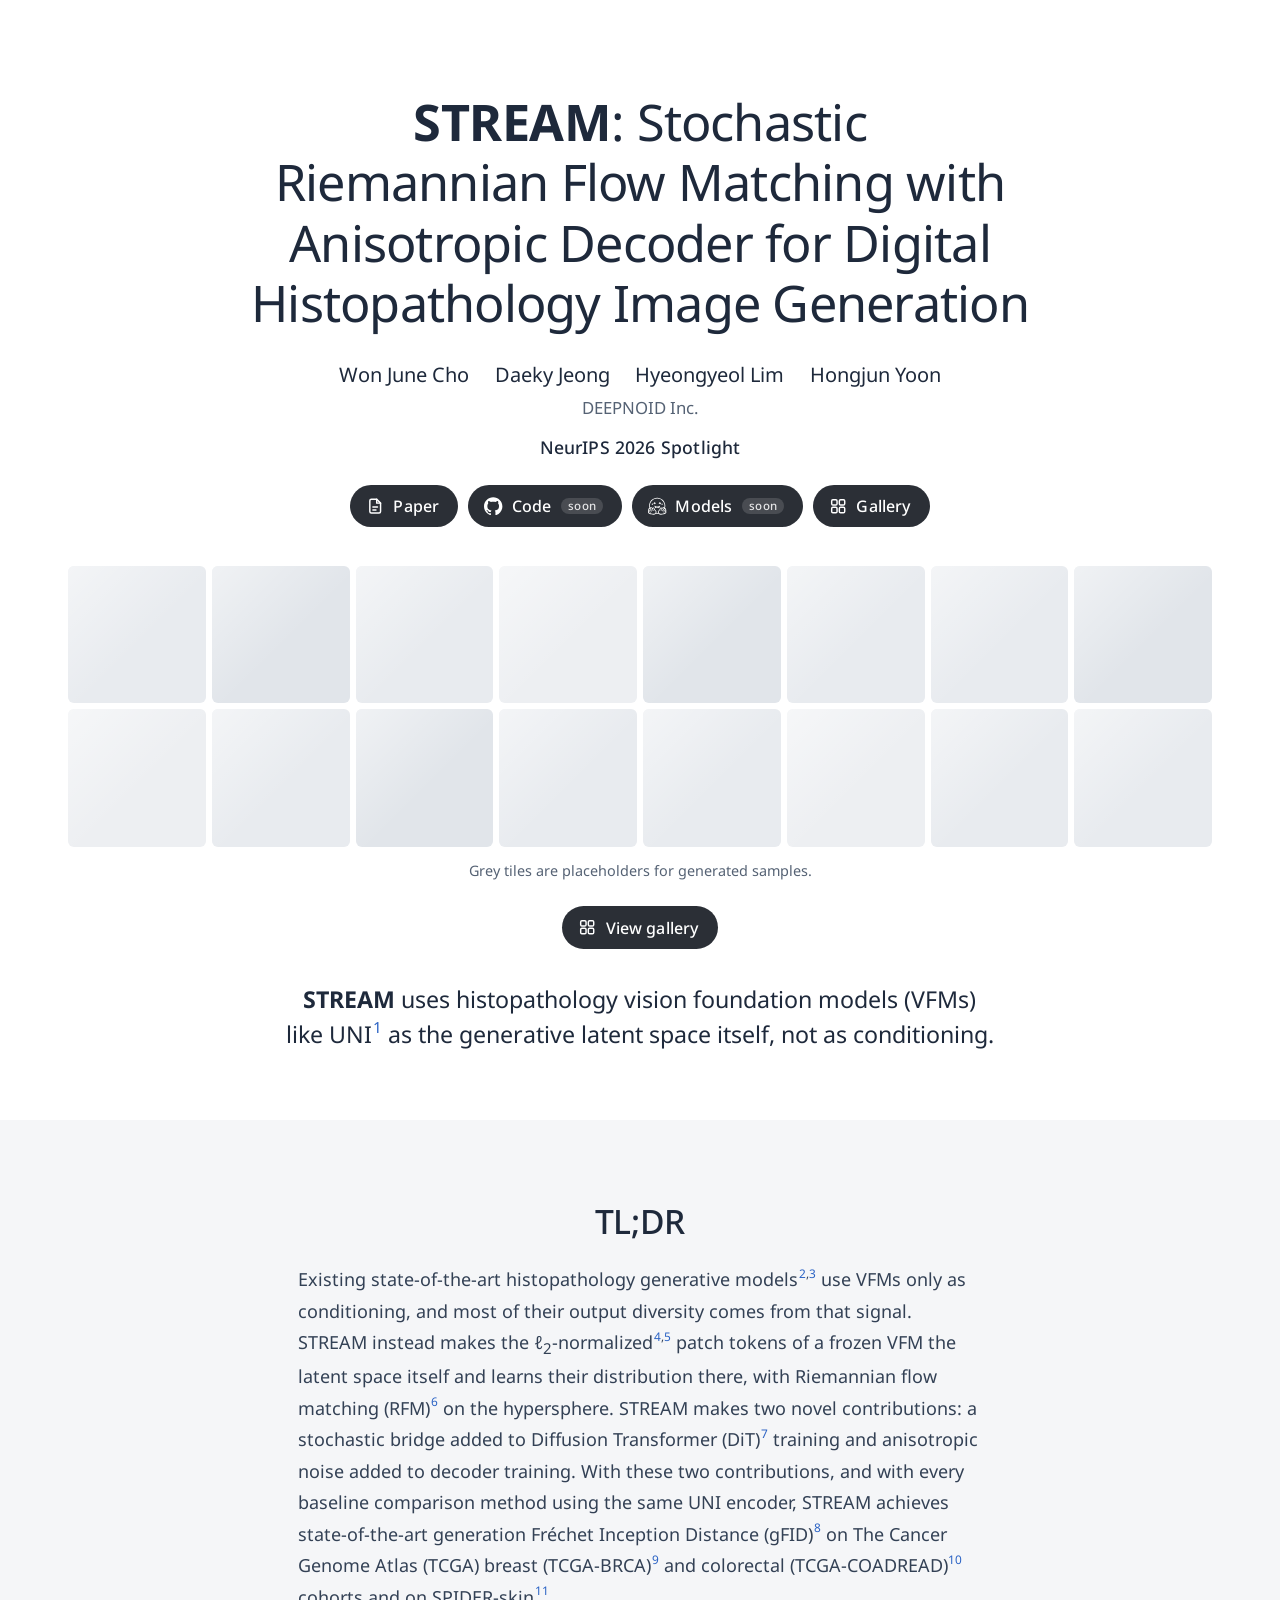
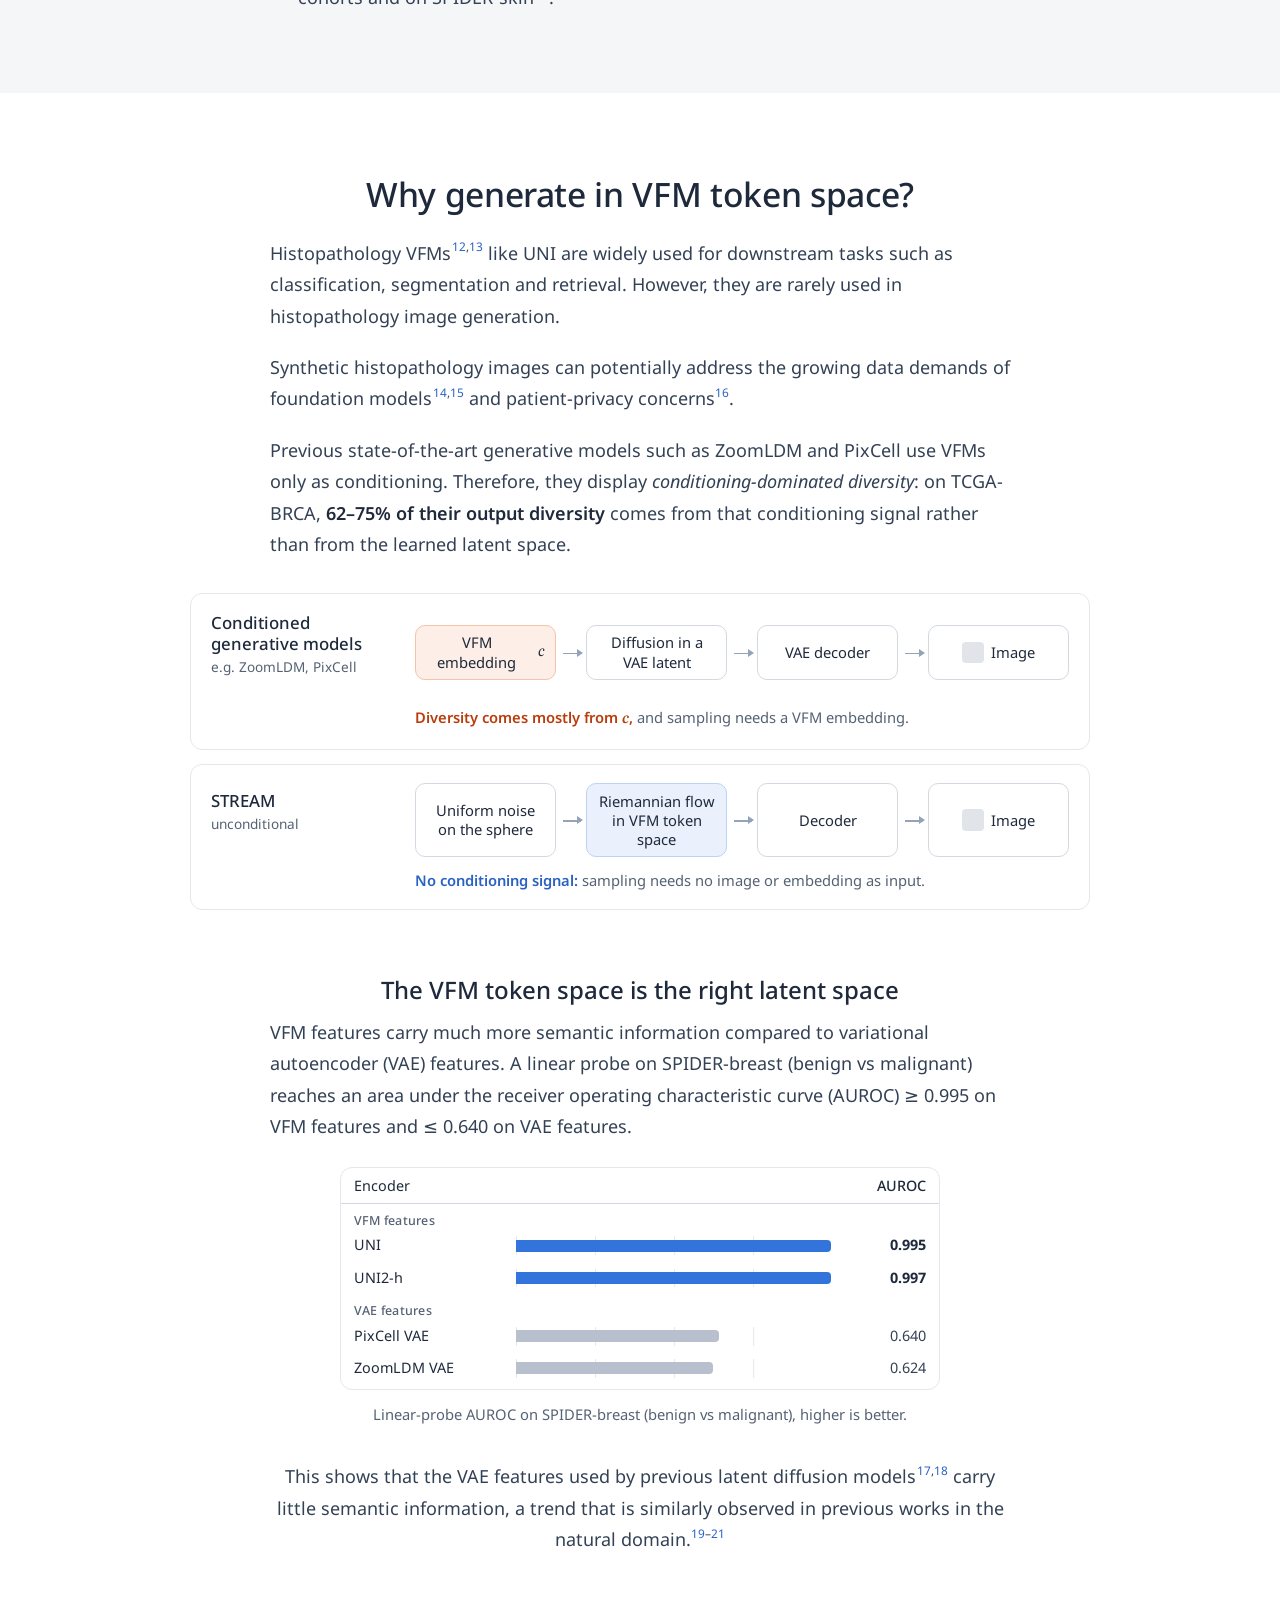
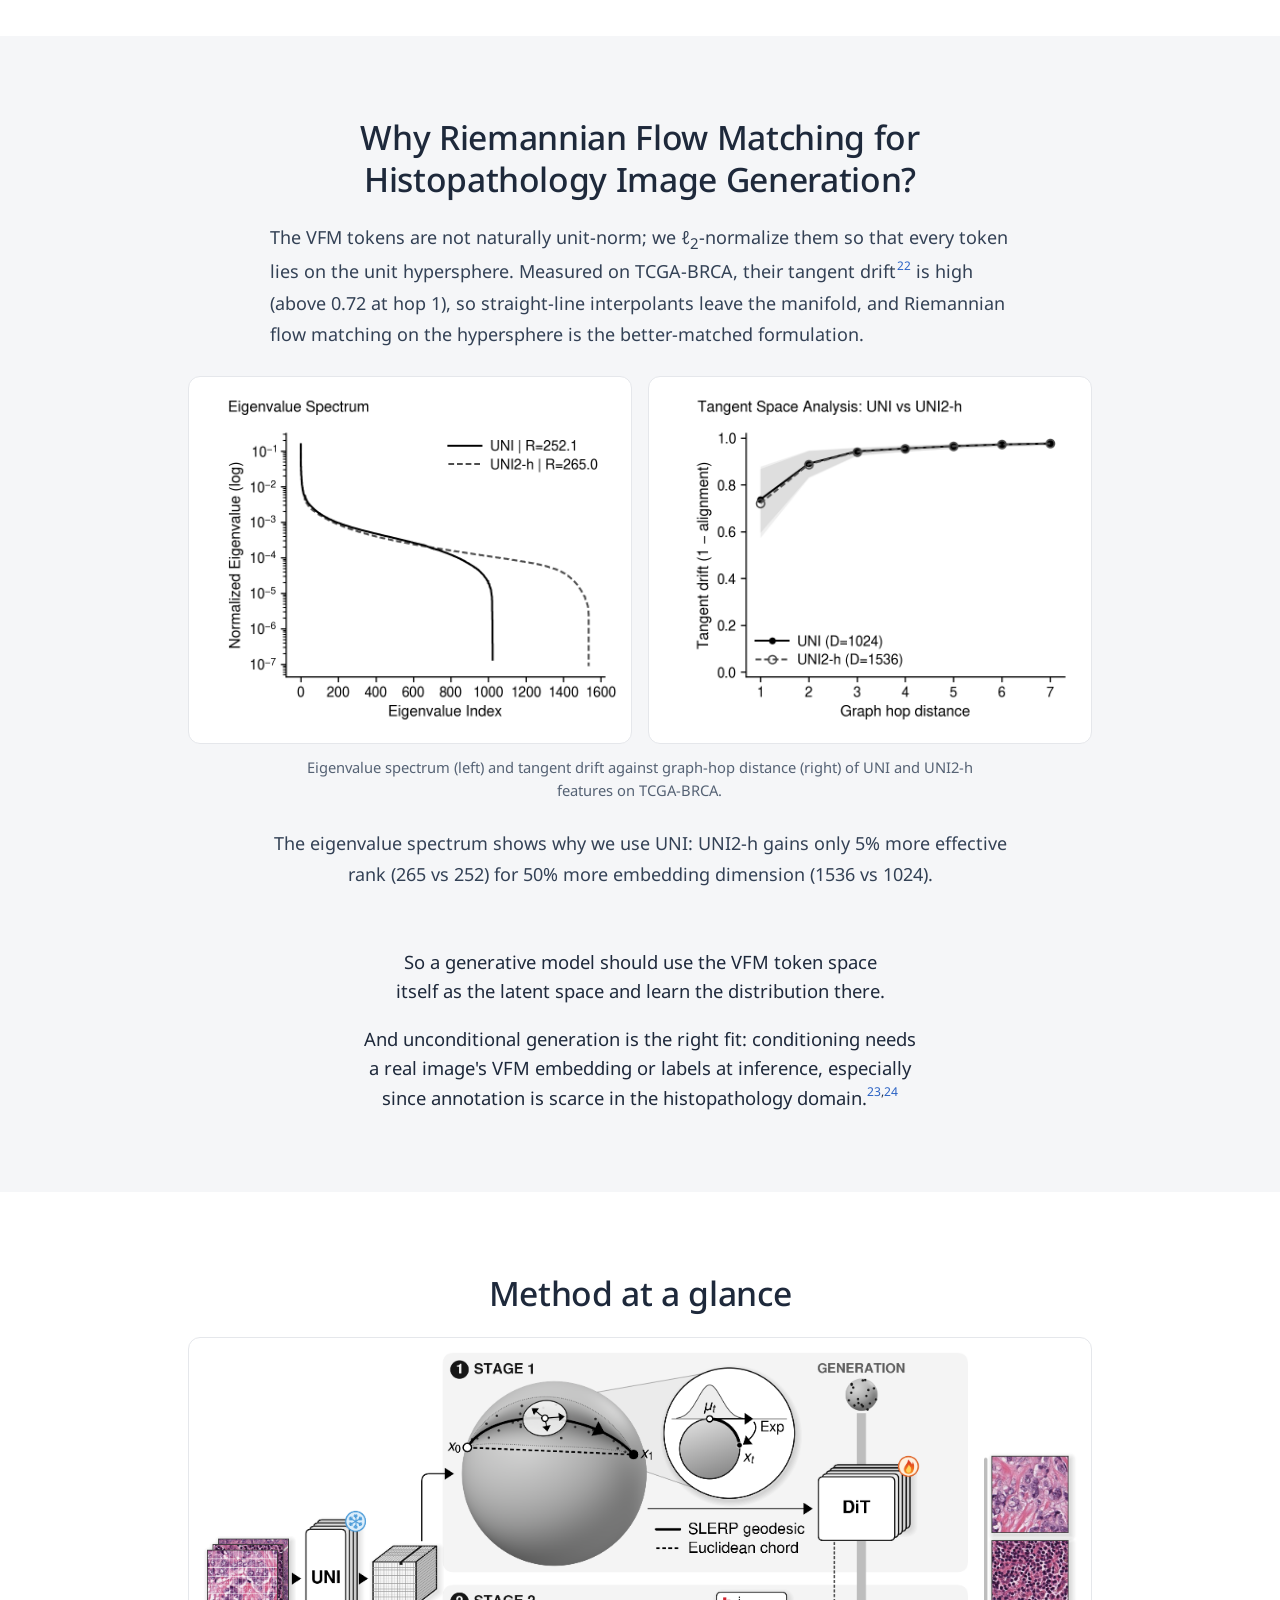
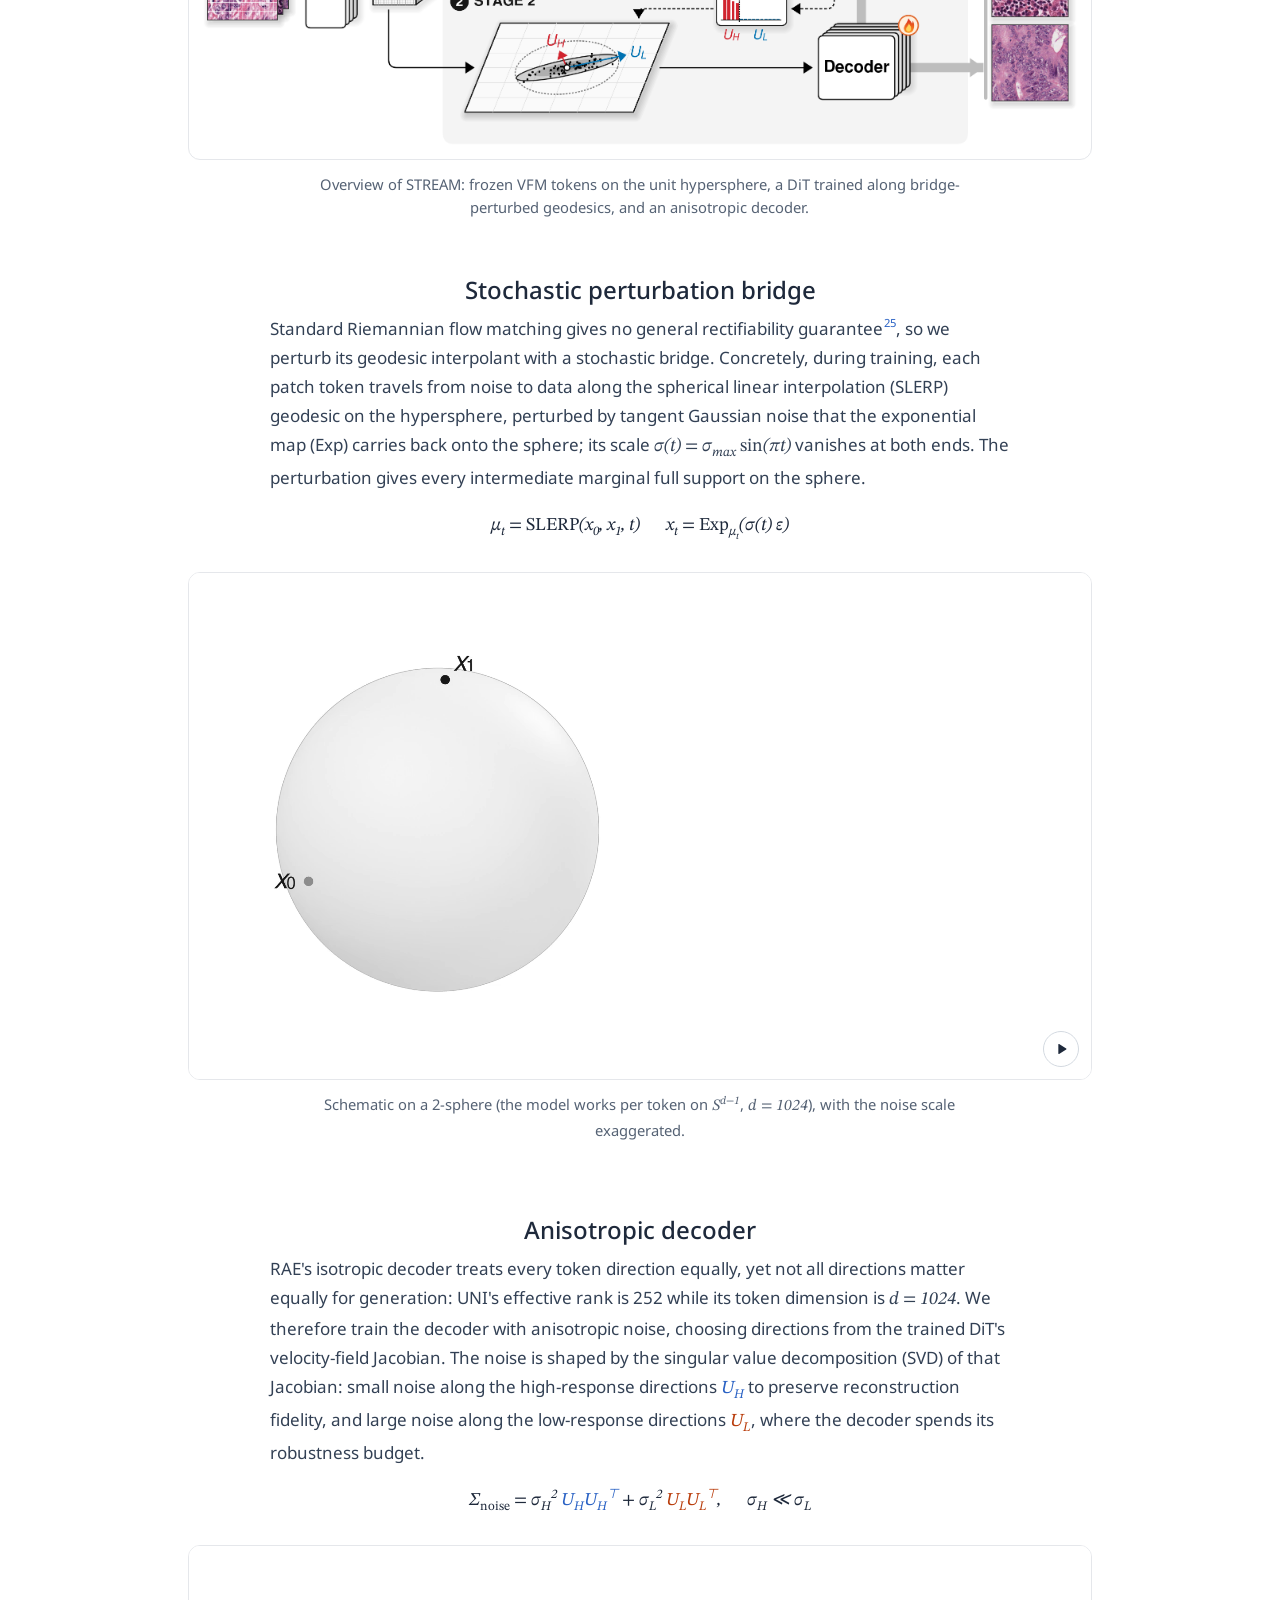
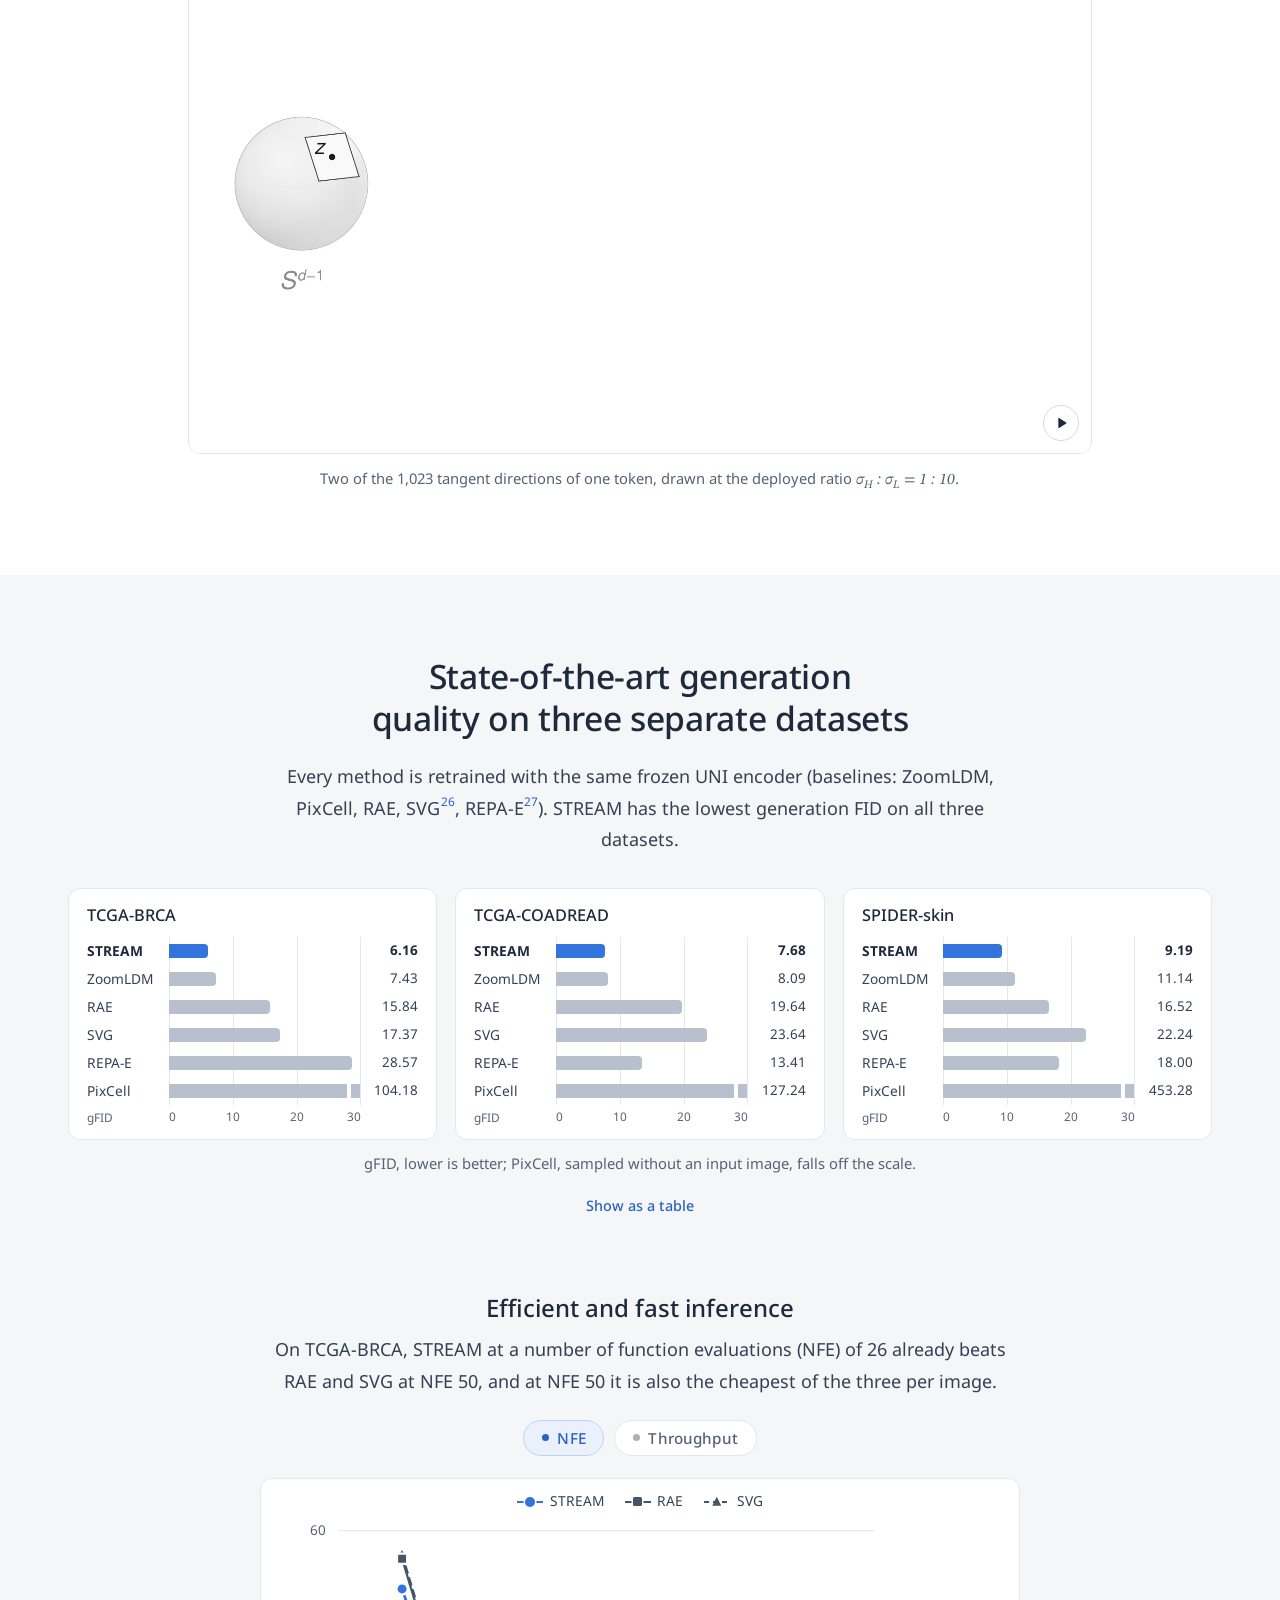
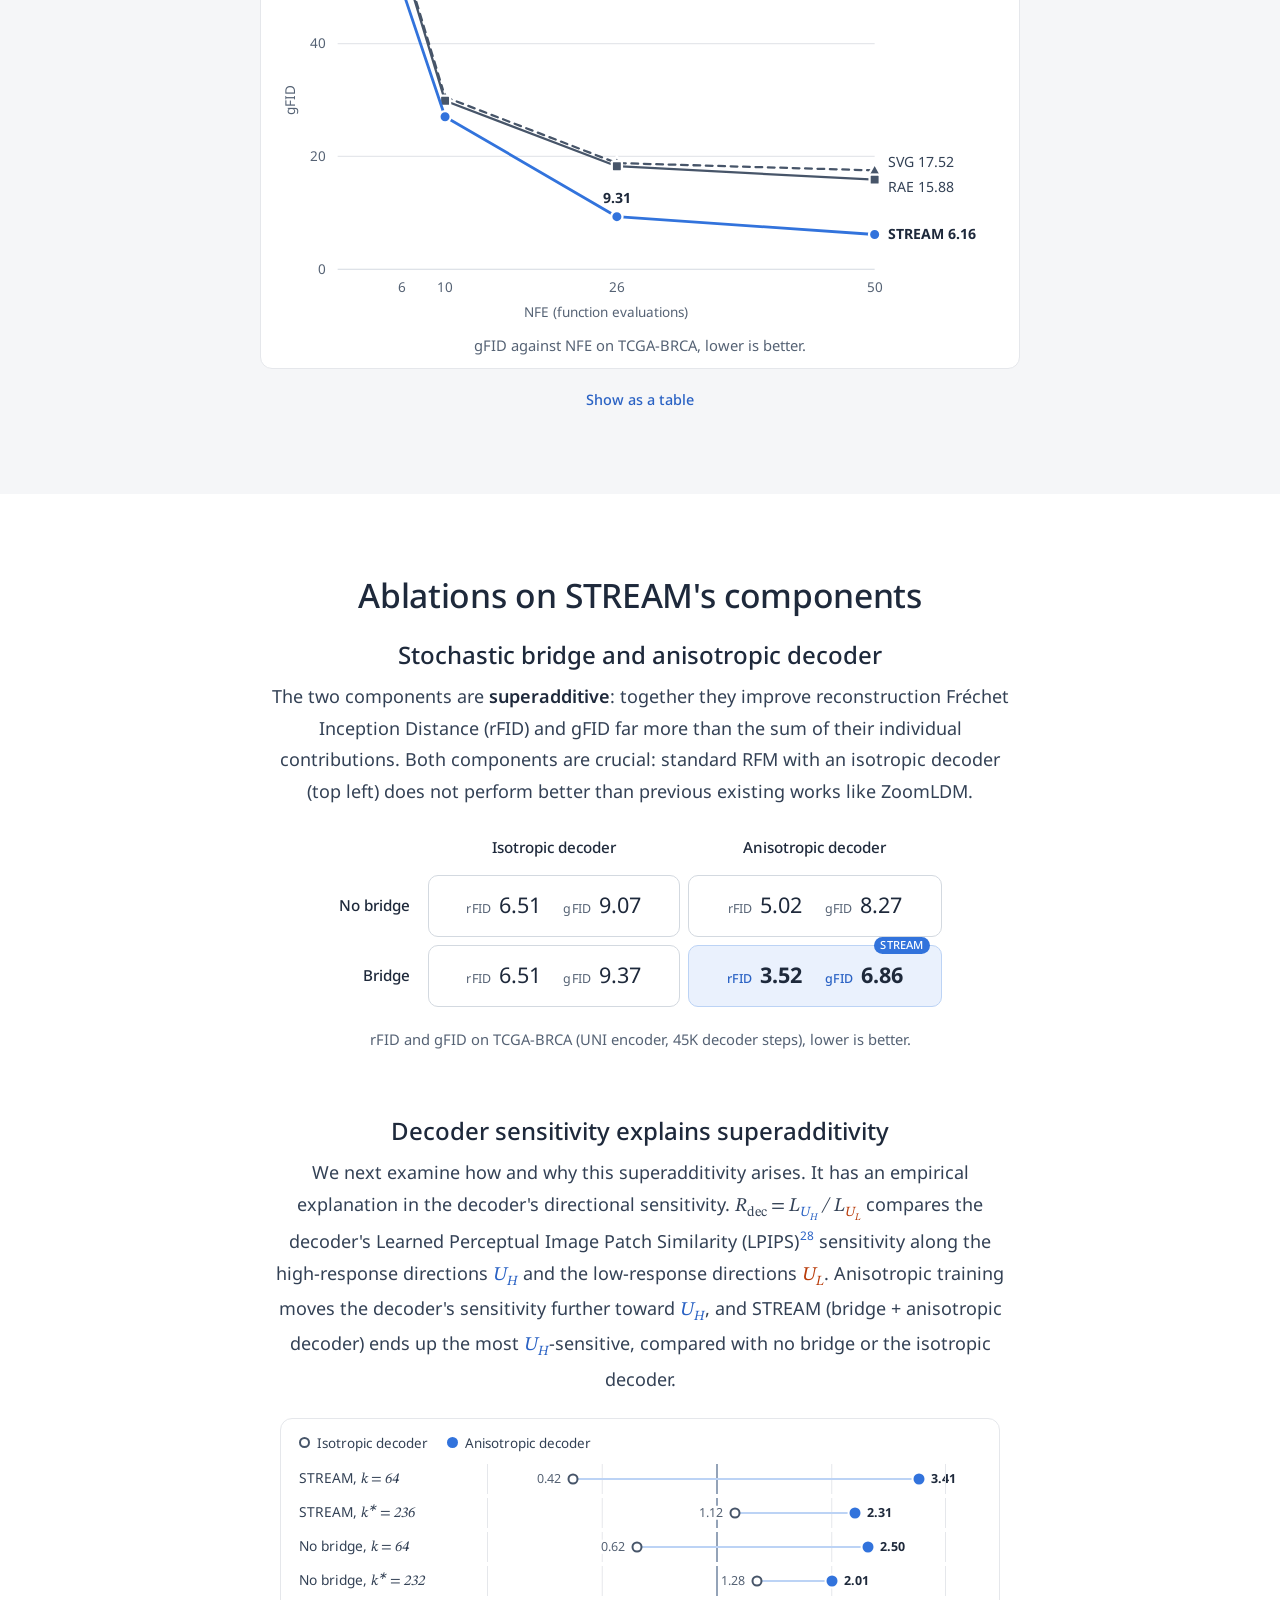
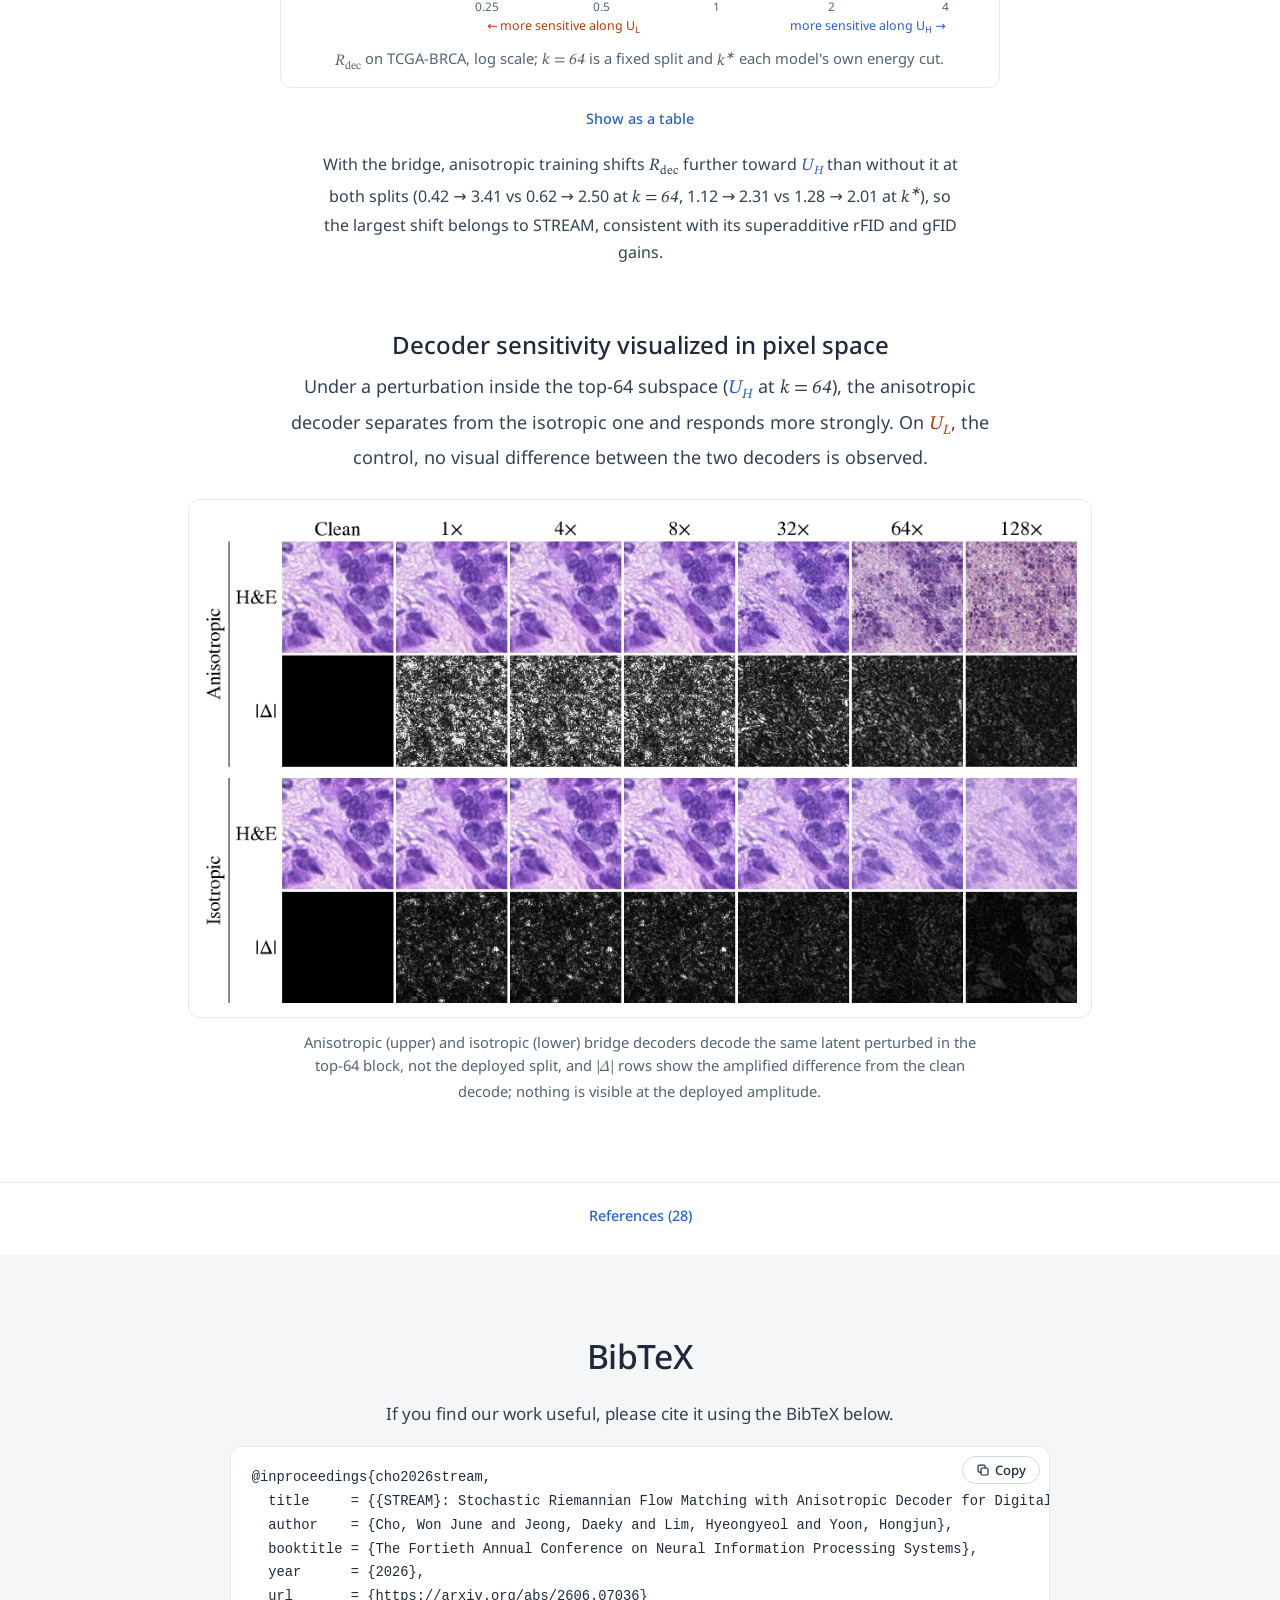
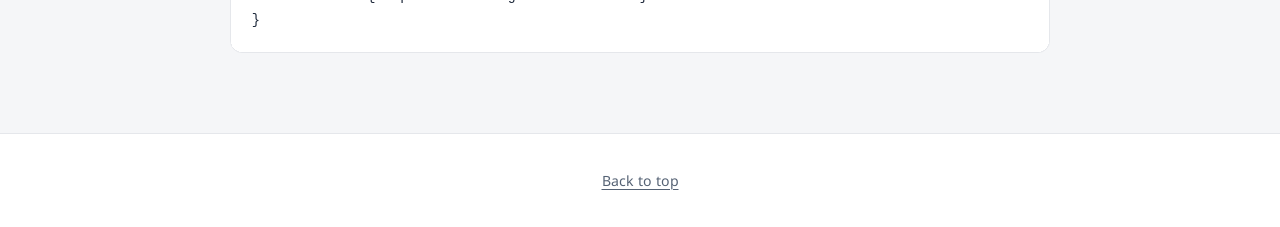
==== index.html @ 713329de "STREAM project page (NeurIPS 2026 Spotlight)" ====
<!doctype html>
<html lang="en">
<head>
<meta charset="utf-8">
<meta name="viewport" content="width=device-width, initial-scale=1, viewport-fit=cover">
<meta name="color-scheme" content="light">
<title>STREAM: Stochastic Riemannian Flow Matching with Anisotropic Decoder for Digital Histopathology Image Generation</title>
<meta name="description" content="STREAM uses histopathology vision foundation models (VFMs) like UNI as the generative latent space itself, not as conditioning. NeurIPS 2026 Spotlight.">
<meta property="og:type" content="website">
<meta property="og:title" content="STREAM: Stochastic Riemannian Flow Matching with Anisotropic Decoder for Digital Histopathology Image Generation">
<meta property="og:description" content="Histopathology VFMs like UNI as the generative latent space itself, not as conditioning. NeurIPS 2026 Spotlight.">
<meta property="og:image" content="https://chokevin8.github.io/STREAM-Patho/assets/img/social_preview.jpg">
<meta property="og:url" content="https://chokevin8.github.io/STREAM-Patho/">
<meta name="twitter:card" content="summary_large_image">
<meta name="twitter:title" content="STREAM: Stochastic Riemannian Flow Matching with Anisotropic Decoder for Digital Histopathology Image Generation">
<meta name="twitter:description" content="Histopathology VFMs like UNI as the generative latent space itself, not as conditioning. NeurIPS 2026 Spotlight.">
<meta name="twitter:image" content="https://chokevin8.github.io/STREAM-Patho/assets/img/social_preview.jpg">
<link rel="canonical" href="https://chokevin8.github.io/STREAM-Patho/">
<link rel="icon" href="assets/img/favicon.svg" type="image/svg+xml">
<link rel="preconnect" href="https://fonts.googleapis.com">
<link rel="preconnect" href="https://fonts.gstatic.com" crossorigin>
<link rel="stylesheet" href="https://fonts.googleapis.com/css2?family=Google+Sans:wght@400;500;700&family=Google+Sans+Code:wght@400&family=Noto+Sans:ital,wght@0,400;0,600;1,400&family=STIX+Two+Text:ital@0;1&display=swap">
<link rel="stylesheet" href="assets/css/style.css">
<script>document.documentElement.classList.add("js");</script>
</head>
<body>
<a class="skip" href="#main">Skip to content</a>

<header class="hero" id="top">
  <div class="wrap">
    <h1 class="title"><span class="name">STREAM</span>: Stochastic Riemannian Flow Matching with Anisotropic Decoder for Digital Histopathology Image Generation</h1>

    <ul class="authors" aria-label="Authors">
      <li>Won June Cho</li>
      <li>Daeky Jeong</li>
      <li>Hyeongyeol Lim</li>
      <li>Hongjun Yoon</li>
    </ul>
    <p class="affil">DEEPNOID Inc.</p>
    <p class="venue">NeurIPS 2026 Spotlight</p>

    <ul class="links">
      <li>
        <a class="btn" href="https://arxiv.org/abs/2606.07036">
          <svg viewBox="0 0 24 24" fill="none" stroke="currentColor" stroke-width="1.9" stroke-linecap="round" stroke-linejoin="round" aria-hidden="true"><path d="M14 3H7a2 2 0 0 0-2 2v14a2 2 0 0 0 2 2h10a2 2 0 0 0 2-2V8z"/><path d="M14 3v5h5"/><path d="M9 13h6M9 17h4"/></svg>
          <span>Paper</span>
        </a>
      </li>
      <li>
        <!-- TODO: GitHub repository URL -->
        <a class="btn is-soon" href="#" data-todo="code" aria-disabled="true" title="Coming soon">
          <svg viewBox="0 0 24 24" fill="currentColor" aria-hidden="true"><path d="M12 .297c-6.63 0-12 5.373-12 12 0 5.303 3.438 9.8 8.205 11.385.6.113.82-.258.82-.577 0-.285-.01-1.04-.015-2.04-3.338.724-4.042-1.61-4.042-1.61C4.422 18.07 3.633 17.7 3.633 17.7c-1.087-.744.084-.729.084-.729 1.205.084 1.838 1.236 1.838 1.236 1.07 1.835 2.809 1.305 3.495.998.108-.776.417-1.305.76-1.605-2.665-.3-5.466-1.332-5.466-5.93 0-1.31.465-2.38 1.235-3.22-.135-.303-.54-1.523.105-3.176 0 0 1.005-.322 3.3 1.23.96-.267 1.98-.399 3-.405 1.02.006 2.04.138 3 .405 2.28-1.552 3.285-1.23 3.285-1.23.645 1.653.24 2.873.12 3.176.765.84 1.23 1.91 1.23 3.22 0 4.61-2.805 5.625-5.475 5.92.42.36.81 1.096.81 2.22 0 1.606-.015 2.896-.015 3.286 0 .315.21.69.825.57C20.565 22.092 24 17.592 24 12.297c0-6.627-5.373-12-12-12"/></svg>
          <span>Code</span><span class="soon" aria-hidden="true">soon</span><span class="sr-only soon-sr"> (coming soon)</span>
        </a>
      </li>
      <li>
        <!-- TODO: Hugging Face model URL -->
        <a class="btn is-soon" href="#" data-todo="models" aria-disabled="true" title="Coming soon">
          <svg viewBox="0 0 24 24" fill="currentColor" aria-hidden="true"><path d="M1.4446 11.5059c0 1.1021.1673 2.1585.4847 3.1563-.0378-.0028-.0691-.0058-.1058-.0058-.4209 0-.8015.16-1.0704.4512-.3454.3737-.4984.8335-.4316 1.293a1.576 1.576 0 0 0 .2148.5978c-.2319.1864-.4018.4456-.4844.7578-.0646.2448-.131.7543.2149 1.2794a1.4552 1.4552 0 0 0-.0625.1055c-.208.3923-.2207.8372-.0371 1.25.2783.6258.9696 1.1175 2.3126 1.6467.8356.3292 1.5988.5411 1.6056.543 1.1046.2847 2.104.4277 2.969.4277 1.4173 0 2.4754-.3849 3.1525-1.1446 1.538.2651 2.791.1403 3.592.006.6773.7555 1.7332 1.1387 3.1467 1.1387.8649 0 1.8643-.143 2.969-.4278.0068-.0019.77-.2138 1.6056-.543 1.343-.5292 2.0343-1.0208 2.3126-1.6466.1836-.4129.171-.8577-.037-1.25a1.4685 1.4685 0 0 0-.0626-.1056c.346-.525.2795-1.0346.2149-1.2793-.0826-.3122-.2525-.5714-.4844-.7579.11-.1816.1831-.3788.2148-.5977.0669-.4595-.0862-.9193-.4316-1.293-.2688-.2913-.6495-.4513-1.0704-.4513-.0209 0-.0376.0008-.0588.0018.3162-.9966.4846-2.0518.4846-3.1523 0-5.807-4.7362-10.5144-10.5789-10.5144-5.8426 0-10.5788 4.7073-10.5788 10.5144Zm10.5788-9.4831c5.2727 0 9.5476 4.246 9.5476 9.483a9.4201 9.4201 0 0 1-.2696 2.2365c-.0039-.0047-.0079-.011-.0117-.0156-.274-.3255-.6679-.5059-1.1075-.5059-.352 0-.714.1155-1.0763.3438-.2403.1517-.5058.422-.7793.7598-.2534-.3492-.608-.5832-1.0137-.6465a1.5174 1.5174 0 0 0-.2344-.0176c-.9263 0-1.4828.7993-1.6935 1.5177-.1046.2426-.6065 1.3482-1.3614 2.0978-1.1681 1.1601-1.4458 2.3534-.8396 3.6382-.843.1029-1.5836.0927-2.365-.006.5906-1.212.3626-2.4388-.8426-3.6322-.755-.7496-1.2568-1.8552-1.3614-2.0978-.2107-.7184-.7673-1.5177-1.6935-1.5177-.078 0-.1568.0054-.2344.0176-.4057.0633-.7604.2973-1.0137.6465-.2735-.3379-.539-.6081-.7794-.7598-.3622-.2283-.7243-.3438-1.0762-.3438-.4266 0-.8094.171-1.0821.4786a9.4208 9.4208 0 0 1-.2598-2.1936c0-5.237 4.2749-9.483 9.5475-9.483zM8.6443 7.0036c-.4838.0043-.9503.2667-1.1934.7227-.3536.6633-.1006 1.4873.5645 1.84.351.1862.4883-.5261.836-.6485.3107-.1095.841.399 1.0078.086.3536-.6634.1025-1.4874-.5625-1.84a1.3659 1.3659 0 0 0-.6524-.1602Zm6.8403 0c-.2199-.002-.4426.05-.6504.1602-.665.3526-.9181 1.1766-.5645 1.84.1669.313.6971-.1955 1.0079-.086.3476.1224.4867.8347.838.6485.6649-.3527.916-1.1767.5624-1.84-.243-.456-.7096-.7184-1.1934-.7227Zm-9.7565 1.418a.8768.8768 0 0 0-.877.877c0 .4846.3925.877.877.877a.8768.8768 0 0 0 .877-.877.8768.8768 0 0 0-.877-.877zm12.6434 0c-.4845 0-.879.3925-.879.877 0 .4846.3945.877.879.877a.8768.8768 0 0 0 .877-.877.8768.8768 0 0 0-.877-.877zM8.7927 11.459c-.179-.003-.2793.1107-.2793.416 0 .8097.3874 2.125 1.4279 2.924.207-.7123 1.3453-1.2832 1.5079-1.2012.2315.1167.2191.4417.6074.7266.3884-.285.374-.6098.6056-.7266.1627-.082 1.3009.4889 1.5079 1.2012 1.0404-.799 1.4278-2.1144 1.4278-2.924 0-1.2212-1.583.6402-3.5413.6485-1.4686-.0061-2.7266-1.0558-3.2639-1.0645zM4.312 14.4768c.5792.365 1.6964 2.2751 2.1056 3.0177.1371.2488.371.3536.582.3536.4188 0 .7465-.4138.0391-.9395-1.0636-.791-.6914-2.0846-.1836-2.1642a.4302.4302 0 0 1 .0664-.004c.4616 0 .666.7892.666.7892s.5959 1.4898 1.6213 2.508c.942.9356 1.062 1.703.4961 2.6661-.0164-.004-.0159.0236-.1484.2149-.1853.2673-.4322.4688-.7188.6152-.5062.2269-1.1397.2696-1.7833.2696-1.037 0-2.1017-.1824-2.6975-.336-.0293-.0075-3.6505-.9567-3.1916-1.8224.0771-.1454.2033-.2031.3633-.2031.6463 0 1.823.9551 2.3283.9551.113 0 .196-.0865.2285-.2031.2249-.8045-3.2787-1.0522-2.9846-2.1642.0519-.1967.193-.2757.3907-.2754.854 0 2.7704 1.4923 3.172 1.4923.0307 0 .0525-.0085.0645-.0274.2012-.3227.1096-.5865-1.3087-1.4395-1.4182-.8533-2.4315-1.329-1.8653-1.9416.0651-.0707.1574-.1015.2695-.1015.8611.0002 2.8948 1.84 2.8948 1.84s.5487.5683.8809.5683c.0762 0 .1416-.0315.1855-.1054.2355-.3946-2.1858-2.2183-2.3224-2.971-.0926-.51.0641-.7676.3555-.7676-.0006.008.1701-.0285.4942.1759zm16.2257.5918c-.1366.7526-2.5579 2.5764-2.3224 2.9709.044.074.1092.1055.1855.1055.3321 0 .881-.5684.881-.5684s2.0336-1.8397 2.8947-1.84c.1121 0 .2044.0308.2695.1016.5662.6125-.447 1.0882-1.8653 1.9415-1.4183.853-1.51 1.1168-1.3087 1.4396.012.0188.0337.0273.0644.0273.4016 0 2.3181-1.4923 3.1721-1.4923.1977-.0002.3388.0787.3907.2754.294 1.112-3.2095 1.3597-2.9846 2.1642.0325.1166.1156.2032.2285.2032.5054 0 1.682-.9552 2.3283-.9552.16 0 .2862.0577.3633.2032.459.8656-3.1623 1.8149-3.1916 1.8224-.5958.1535-1.6605.336-2.6975.336-.6351 0-1.261-.0409-1.7638-.2599-.2949-.1472-.5488-.3516-.7383-.625-.0411-.0682-.1026-.1476-.1426-.205-.5726-.9679-.455-1.7371.4903-2.676 1.0254-1.0182 1.6212-2.508 1.6212-2.508s.2044-.7891.666-.7891a.4318.4318 0 0 1 .0665.0039c.5078.0796.88 1.3732-.1836 2.1642-.7074.5257-.3797.9395.039.9395.211 0 .445-.1047.5821-.3535.4092-.7426 1.5264-2.6527 2.1056-3.0178.5588-.3524.99-.1816.8497.5918z"/></svg>
          <span>Models</span><span class="soon" aria-hidden="true">soon</span><span class="sr-only soon-sr"> (coming soon)</span>
        </a>
      </li>
      <li>
        <a class="btn" href="gallery.html">
          <svg viewBox="0 0 24 24" fill="none" stroke="currentColor" stroke-width="1.9" stroke-linejoin="round" aria-hidden="true"><rect x="3.5" y="3.5" width="7" height="7" rx="1.6"/><rect x="13.5" y="3.5" width="7" height="7" rx="1.6"/><rect x="3.5" y="13.5" width="7" height="7" rx="1.6"/><rect x="13.5" y="13.5" width="7" height="7" rx="1.6"/></svg>
          <span>Gallery</span>
        </a>
      </li>
    </ul>
  </div>
</header>

<main id="main">

  <!-- Large visual right under the metadata: a montage of generated tiles (assets/gallery/manifest.json, "hero") -->
  <section class="teaser" aria-label="Generated samples">
    <div class="wrap-wide">
      <ul class="montage" id="montage" aria-label="Unconditional STREAM samples from TCGA-BRCA, TCGA-COADREAD and SPIDER-skin"></ul>
      <p class="note placeholder-note" id="montage-note">Grey tiles are placeholders for generated samples.</p>
      <div class="gallery-cta">
        <a class="btn" href="gallery.html">
          <svg viewBox="0 0 24 24" fill="none" stroke="currentColor" stroke-width="1.9" stroke-linejoin="round" aria-hidden="true"><rect x="3.5" y="3.5" width="7" height="7" rx="1.6"/><rect x="13.5" y="3.5" width="7" height="7" rx="1.6"/><rect x="3.5" y="13.5" width="7" height="7" rx="1.6"/><rect x="13.5" y="13.5" width="7" height="7" rx="1.6"/></svg>
          <span>View gallery</span>
        </a>
      </div>
      <p class="hook"><strong>STREAM</strong> uses histopathology vision foundation models (VFMs) like UNI<sup class="cite"><a href="#ref-1" aria-label="Reference 1">1</a></sup> as the generative latent space itself, not as conditioning.</p>
    </div>
  </section>

  <section class="sec alt" id="tldr" aria-labelledby="tldr-title">
    <div class="wrap prose">
      <h2 class="sec-title" id="tldr-title">TL;DR</h2>
      <p class="lead">Existing state-of-the-art histopathology generative models<sup class="cite"><a href="#ref-2" aria-label="Reference 2">2</a>,<a href="#ref-3" aria-label="Reference 3">3</a></sup> use VFMs only as conditioning, and most of their output diversity comes from that signal. STREAM instead makes the ℓ<sub>2</sub>-normalized<sup class="cite"><a href="#ref-4" aria-label="Reference 4">4</a>,<a href="#ref-5" aria-label="Reference 5">5</a></sup> patch tokens of a frozen VFM the latent space itself and learns their distribution there, with Riemannian flow matching (RFM)<sup class="cite"><a href="#ref-6" aria-label="Reference 6">6</a></sup> on the hypersphere. STREAM makes two novel contributions: a stochastic bridge added to Diffusion Transformer (DiT)<sup class="cite"><a href="#ref-7" aria-label="Reference 7">7</a></sup> training and anisotropic noise added to decoder training. With these two contributions, and with every baseline comparison method using the same UNI encoder, STREAM achieves state-of-the-art generation Fréchet Inception Distance (gFID)<sup class="cite"><a href="#ref-8" aria-label="Reference 8">8</a></sup> on The Cancer Genome Atlas (TCGA) breast (TCGA-BRCA)<sup class="cite"><a href="#ref-9" aria-label="Reference 9">9</a></sup> and colorectal (TCGA-COADREAD)<sup class="cite"><a href="#ref-10" aria-label="Reference 10">10</a></sup> cohorts and on SPIDER-skin<sup class="cite"><a href="#ref-11" aria-label="Reference 11">11</a></sup>.</p>
    </div>
  </section>

  <section class="sec" id="motivation" aria-labelledby="motivation-title">
    <div class="wrap">
      <h2 class="sec-title" id="motivation-title">Why generate in VFM token space?</h2>
      <div class="prose beats">
        <p class="lead">Histopathology VFMs<sup class="cite"><a href="#ref-12" aria-label="Reference 12">12</a>,<a href="#ref-13" aria-label="Reference 13">13</a></sup> like UNI are widely used for downstream tasks such as classification, segmentation and retrieval. However, they are rarely used in histopathology image generation.</p>
        <p class="lead">Synthetic histopathology images can potentially address the growing data demands of foundation models<sup class="cite"><a href="#ref-14" aria-label="Reference 14">14</a>,<a href="#ref-15" aria-label="Reference 15">15</a></sup> and patient-privacy concerns<sup class="cite"><a href="#ref-16" aria-label="Reference 16">16</a></sup>.</p>
        <p class="lead">Previous state-of-the-art generative models such as ZoomLDM and PixCell use VFMs only as conditioning. Therefore, they display <em>conditioning-dominated diversity</em>: on TCGA-BRCA, <strong>62–75% of their output diversity</strong> comes from that conditioning signal rather than from the learned latent space.</p>
      </div>

      <div class="flows" role="group" aria-label="Schematic: conditioned pipeline versus STREAM">
        <div class="flow flow--cond">
          <p class="flow-head">Conditioned generative models<span>e.g. ZoomLDM, PixCell</span></p>
          <ol class="steps" aria-label="Conditioned pipeline">
            <li class="step is-warm">VFM embedding <span class="math">&nbsp;c</span></li>
            <li class="step">Diffusion in a VAE latent</li>
            <li class="step">VAE decoder</li>
            <li class="step"><span class="swatch" aria-hidden="true"></span>Image</li>
          </ol>
          <p class="flow-note"><b>Diversity comes mostly from <span class="math">c</span>,</b> and sampling needs a VFM embedding.</p>
        </div>
        <div class="flow flow--stream">
          <p class="flow-head">STREAM<span>unconditional</span></p>
          <ol class="steps" aria-label="STREAM pipeline">
            <li class="step">Uniform noise on the sphere</li>
            <li class="step is-accent">Riemannian flow in VFM token space</li>
            <li class="step">Decoder</li>
            <li class="step"><span class="swatch" aria-hidden="true"></span>Image</li>
          </ol>
          <p class="flow-note"><b>No conditioning signal:</b> sampling needs no image or embedding as input.</p>
        </div>
      </div>

      <h3 class="sub-title">The VFM token space is the right latent space</h3>
      <div class="prose">
        <p class="lead">VFM features carry much more semantic information compared to variational autoencoder (VAE) features. A linear probe on SPIDER-breast (benign vs malignant) reaches an area under the receiver operating characteristic curve (AUROC) ≥ 0.995 on VFM features and ≤ 0.640 on VAE features.</p>
      </div>
      <figure class="probe-fig">
        <div class="table-scroll">
          <table class="probe">
            <caption class="sr-only">Linear-probe AUROC on SPIDER-breast, benign vs malignant (paper Table 2)</caption>
            <thead>
              <tr><th scope="col">Encoder</th><th scope="col" class="pb-head"><span class="sr-only">AUROC bar</span></th><th scope="col">AUROC</th></tr>
            </thead>
            <tbody>
              <tr class="grp"><th scope="rowgroup" colspan="3">VFM features</th></tr>
              <tr class="is-vfm"><th scope="row">UNI</th><td class="pb" aria-hidden="true"><span style="--v:.995"></span></td><td>0.995</td></tr>
              <tr class="is-vfm"><th scope="row">UNI2-h</th><td class="pb" aria-hidden="true"><span style="--v:.997"></span></td><td>0.997</td></tr>
              <tr class="grp"><th scope="rowgroup" colspan="3">VAE features</th></tr>
              <tr><th scope="row">PixCell VAE</th><td class="pb" aria-hidden="true"><span style="--v:.640"></span></td><td>0.640</td></tr>
              <tr><th scope="row">ZoomLDM VAE</th><td class="pb" aria-hidden="true"><span style="--v:.624"></span></td><td>0.624</td></tr>
            </tbody>
          </table>
        </div>
        <figcaption class="fig-caption">Linear-probe AUROC on SPIDER-breast (benign vs malignant), higher is better.</figcaption>
      </figure>
      <div class="prose">
        <p class="lead center">This shows that the VAE features used by previous latent diffusion models<sup class="cite"><a href="#ref-17" aria-label="Reference 17">17</a>,<a href="#ref-18" aria-label="Reference 18">18</a></sup> carry little semantic information, a trend that is similarly observed in previous works in the natural domain.<sup class="cite"><a href="#ref-19" aria-label="Reference 19">19</a>–<a href="#ref-21" aria-label="Reference 21">21</a></sup></p>
      </div>
    </div>
  </section>

  <section class="sec alt" id="rfm" aria-labelledby="rfm-title">
    <div class="wrap">
      <h2 class="sec-title" id="rfm-title">Why Riemannian Flow Matching for Histopathology Image Generation?</h2>
      <div class="prose">
        <p class="lead">The VFM tokens are not naturally unit-norm; we ℓ<sub>2</sub>-normalize them so that every token lies on the unit hypersphere. Measured on TCGA-BRCA, their tangent drift<sup class="cite"><a href="#ref-22" aria-label="Reference 22">22</a></sup> is high (above 0.72 at hop 1), so straight-line interpolants leave the manifold, and Riemannian flow matching on the hypersphere is the better-matched formulation.</p>
      </div>
      <!-- Paper Figure 3, author-approved redraw as two panels (assets/img/figure3_spectrum.png, figure3_tangent.png). -->
      <figure class="fig-img fig-pair">
        <div class="fig-pair-row">
          <img src="assets/img/figure3_spectrum.png" width="864" height="704" loading="lazy" decoding="async"
               alt="Eigenvalue spectrum of UNI and UNI2-h features on TCGA-BRCA: normalized eigenvalue on a log scale against eigenvalue index, decaying slowly over hundreds of directions; covariance effective rank 252.1 for UNI and 265.0 for UNI2-h.">
          <img src="assets/img/figure3_tangent.png" width="864" height="704" loading="lazy" decoding="async"
               alt="Tangent space analysis of UNI and UNI2-h: tangent drift (1 minus alignment) against graph hop distance 1 to 7, above 0.72 at hop 1 and rising to about 0.98 at hop 7, with the two encoders nearly identical.">
        </div>
        <figcaption>Eigenvalue spectrum (left) and tangent drift against graph-hop distance (right) of UNI and UNI2-h features on TCGA-BRCA.</figcaption>
      </figure>
      <div class="prose">
        <p class="lead center">The eigenvalue spectrum shows why we use UNI: UNI2-h gains only 5% more effective rank (265 vs 252) for 50% more embedding dimension (1536 vs 1024).</p>
      </div>

      <div class="conclude">
        <p>So a generative model should use the VFM token space itself as the latent space and learn the distribution there.</p>
        <p>And unconditional generation is the right fit: conditioning needs a real image's VFM embedding or labels at inference, especially since annotation is scarce in the histopathology domain.<sup class="cite"><a href="#ref-23" aria-label="Reference 23">23</a>,<a href="#ref-24" aria-label="Reference 24">24</a></sup></p>
      </div>
    </div>
  </section>

  <section class="sec" id="method" aria-labelledby="method-title">
    <div class="wrap">
      <h2 class="sec-title" id="method-title">Method at a glance</h2>

      <figure class="fig-img fig-overview">
        <img src="assets/img/figure1.png" width="2197" height="989" decoding="async"
             alt="Overview of STREAM in two stages. H&amp;E patches pass through a frozen UNI encoder, marked with an ice-blue snowflake, into a grid of patch tokens. Stage 1: the tokens lie on a unit hypersphere, where a trainable DiT, marked with a fire-coloured flame, learns to move a point from x0 to x1 along the SLERP geodesic rather than the dashed Euclidean chord; an inset shows Gaussian noise added in the tangent plane at the geodesic point mu_t and mapped back onto the sphere by the exponential map (Exp) to give x_t. Stage 2: the DiT&#39;s singular-value spectrum is split into high-sensitivity directions U_H (red) and low-sensitivity directions U_L (blue), which shape anisotropic noise on a tangent sheet, elongated along U_L, used to train a decoder, also marked with a flame. Generation: a noise ball of points on the sphere is transported by the DiT and decoded by the Decoder into the generated H&amp;E tiles.">
        <figcaption>Overview of STREAM: frozen VFM tokens on the unit hypersphere, a DiT trained along bridge-perturbed geodesics, and an anisotropic decoder.</figcaption>
      </figure>

      <div class="method" id="bridge">
        <h3>Stochastic perturbation bridge</h3>
        <div class="prose">
          <p>Standard Riemannian flow matching gives no general rectifiability guarantee<sup class="cite"><a href="#ref-25" aria-label="Reference 25">25</a></sup>, so we perturb its geodesic interpolant with a stochastic bridge. Concretely, during training, each patch token travels from noise to data along the spherical linear interpolation (SLERP) geodesic on the hypersphere, perturbed by tangent Gaussian noise that the exponential map (Exp) carries back onto the sphere; its scale <span class="math">σ(<i>t</i>) = σ<sub>max</sub> <span class="up">sin</span>(π<i>t</i>)</span> vanishes at both ends. The perturbation gives every intermediate marginal full support on the sphere.</p>
        </div>
        <p class="eq"><span class="math">μ<sub><i>t</i></sub> = <span class="up">SLERP</span>(<i>x</i><sub>0</sub>, <i>x</i><sub>1</sub>, <i>t</i>)</span> <span class="math"><i>x<sub>t</sub></i> = <span class="up">Exp</span><sub>μ<sub><i>t</i></sub></sub>(σ(<i>t</i>) ε)</span></p>
        <figure class="clip" data-clip="bridge">
          <div class="clip-frame">
            <video muted loop playsinline preload="metadata" data-autoplay poster="assets/video/bridge_poster.png"
                   aria-label="Animation: a token moves along the SLERP geodesic on a sphere while tangent noise of width sigma(t) widens and narrows; with many pairs, bridge samples reach a region that deterministic SLERP cannot.">
              <source src="assets/video/bridge.webm" type="video/webm">
              <source src="assets/video/bridge.mp4" type="video/mp4">
            </video>
            <div class="clip-placeholder">
              <svg viewBox="0 0 120 80" fill="none" aria-hidden="true"><circle cx="60" cy="40" r="32" stroke="#94A3B8" stroke-width="1.5"/><ellipse cx="60" cy="40" rx="32" ry="9" stroke="#D3D9E0" stroke-width="1.2"/><path d="M36 58C44 36 62 20 80 16" stroke="#3273DC" stroke-width="2.2" stroke-linecap="round"/><circle cx="36" cy="58" r="3.2" fill="#94A3B8"/><circle cx="80" cy="16" r="3.2" fill="#D9480F"/><circle cx="55" cy="31" r="7" stroke="#3273DC" stroke-width="1.2" stroke-dasharray="2 2.4"/></svg>
              <span class="clip-title">Stochastic perturbation bridge</span>
              <span class="clip-soon">Video coming soon</span>
            </div>
          </div>
          <figcaption>Schematic on a 2-sphere (the model works per token on <span class="math">S<sup><i>d</i>−1</sup></span>, <span class="math"><i>d</i> = 1024</span>), with the noise scale exaggerated.</figcaption>
        </figure>
      </div>

      <div class="method" id="decoder">
        <h3>Anisotropic decoder</h3>
        <div class="prose">
          <p>RAE's isotropic decoder treats every token direction equally, yet not all directions matter equally for generation: UNI's effective rank is 252 while its token dimension is <span class="math"><i>d</i> = 1024</span>. We therefore train the decoder with anisotropic noise, choosing directions from the trained DiT's velocity-field Jacobian. The noise is shaped by the singular value decomposition (SVD) of that Jacobian: small noise along the high-response directions <span class="math sub-u">U<sub>H</sub></span> to preserve reconstruction fidelity, and large noise along the low-response directions <span class="math sub-l">U<sub>L</sub></span>, where the decoder spends its robustness budget.</p>
        </div>
        <p class="eq"><span class="math">Σ<sub><span class="up">noise</span></sub> = σ<sub>H</sub><sup>2</sup> <span class="sub-u">U<sub>H</sub>U<sub>H</sub><sup>⊤</sup></span> + σ<sub>L</sub><sup>2</sup> <span class="sub-l">U<sub>L</sub>U<sub>L</sub><sup>⊤</sup></span>,</span> <span class="math">σ<sub>H</sub> ≪ σ<sub>L</sub></span></p>
        <figure class="clip" data-clip="decoder">
          <div class="clip-frame">
            <video muted loop playsinline preload="metadata" data-autoplay poster="assets/video/decoder_poster.png"
                   aria-label="Animation: on the tangent plane of a token, isotropic training noise forms a circle; the SVD of the velocity-field Jacobian splits the plane into high-response and low-response directions, and the noise is squeezed ten-fold along the high-response direction.">
              <source src="assets/video/decoder.webm" type="video/webm">
              <source src="assets/video/decoder.mp4" type="video/mp4">
            </video>
            <div class="clip-placeholder">
              <svg viewBox="0 0 120 80" fill="none" aria-hidden="true"><rect x="22" y="8" width="76" height="64" rx="6" stroke="#D3D9E0" stroke-width="1.2"/><circle cx="60" cy="40" r="22" stroke="#94A3B8" stroke-width="1.3" stroke-dasharray="2.5 2.5"/><ellipse cx="60" cy="40" rx="4.5" ry="22" transform="rotate(-25 60 40)" stroke="#3273DC" stroke-width="1.8"/><path d="M60 40l17-8" stroke="#3273DC" stroke-width="2" stroke-linecap="round"/><path d="M60 40l-8-17" stroke="#D9480F" stroke-width="2" stroke-linecap="round"/><circle cx="60" cy="40" r="2.4" fill="#1E293B"/></svg>
              <span class="clip-title">Anisotropic decoder training</span>
              <span class="clip-soon">Video coming soon</span>
            </div>
          </div>
          <figcaption>Two of the 1,023 tangent directions of one token, drawn at the deployed ratio <span class="math">σ<sub>H</sub> : σ<sub>L</sub> = 1 : 10</span>.</figcaption>
        </figure>
      </div>
    </div>
  </section>

  <section class="sec alt" id="results" aria-labelledby="results-title">
    <div class="wrap-wide">
      <h2 class="sec-title" id="results-title">State-of-the-art generation quality on three separate datasets</h2>
      <div class="prose">
        <p class="lead center">Every method is retrained with the same frozen UNI encoder (baselines: ZoomLDM, PixCell, RAE, SVG<sup class="cite"><a href="#ref-26" aria-label="Reference 26">26</a></sup>, REPA-E<sup class="cite"><a href="#ref-27" aria-label="Reference 27">27</a></sup>). STREAM has the lowest generation FID on all three datasets.</p>
      </div>

      <figure class="bars-fig" style="margin:0">
        <div class="bars" role="group" aria-label="Generation FID (gFID, lower is better) for six methods on three datasets. Values are listed next to each bar.">
          <div class="bars-panel">
            <h3 class="bars-title">TCGA-BRCA</h3>
            <ul class="bars-list">
              <li class="bar-row is-ours" style="--v:6.16"><span class="bar-name">STREAM</span><span class="bar-track"><span class="bar"></span></span><span class="bar-val">6.16</span></li>
              <li class="bar-row" style="--v:7.43"><span class="bar-name">ZoomLDM</span><span class="bar-track"><span class="bar"></span></span><span class="bar-val">7.43</span></li>
              <li class="bar-row" style="--v:15.84"><span class="bar-name">RAE</span><span class="bar-track"><span class="bar"></span></span><span class="bar-val">15.84</span></li>
              <li class="bar-row" style="--v:17.37"><span class="bar-name">SVG</span><span class="bar-track"><span class="bar"></span></span><span class="bar-val">17.37</span></li>
              <li class="bar-row" style="--v:28.57"><span class="bar-name">REPA-E</span><span class="bar-track"><span class="bar"></span></span><span class="bar-val">28.57</span></li>
              <li class="bar-row is-off" style="--v:104.18"><span class="bar-name">PixCell<span class="sr-only"> (off scale)</span></span><span class="bar-track"><span class="bar"></span></span><span class="bar-val">104.18</span></li>
            </ul>
            <div class="bar-axis" aria-hidden="true"><span class="axis-label">gFID</span><span class="bar-ticks"><span style="left:0">0</span><span style="left:33.333%">10</span><span style="left:66.667%">20</span><span style="left:100%">30</span></span><span></span></div>
          </div>
          <div class="bars-panel">
            <h3 class="bars-title">TCGA-COADREAD</h3>
            <ul class="bars-list">
              <li class="bar-row is-ours" style="--v:7.68"><span class="bar-name">STREAM</span><span class="bar-track"><span class="bar"></span></span><span class="bar-val">7.68</span></li>
              <li class="bar-row" style="--v:8.09"><span class="bar-name">ZoomLDM</span><span class="bar-track"><span class="bar"></span></span><span class="bar-val">8.09</span></li>
              <li class="bar-row" style="--v:19.64"><span class="bar-name">RAE</span><span class="bar-track"><span class="bar"></span></span><span class="bar-val">19.64</span></li>
              <li class="bar-row" style="--v:23.64"><span class="bar-name">SVG</span><span class="bar-track"><span class="bar"></span></span><span class="bar-val">23.64</span></li>
              <li class="bar-row" style="--v:13.41"><span class="bar-name">REPA-E</span><span class="bar-track"><span class="bar"></span></span><span class="bar-val">13.41</span></li>
              <li class="bar-row is-off" style="--v:127.24"><span class="bar-name">PixCell<span class="sr-only"> (off scale)</span></span><span class="bar-track"><span class="bar"></span></span><span class="bar-val">127.24</span></li>
            </ul>
            <div class="bar-axis" aria-hidden="true"><span class="axis-label">gFID</span><span class="bar-ticks"><span style="left:0">0</span><span style="left:33.333%">10</span><span style="left:66.667%">20</span><span style="left:100%">30</span></span><span></span></div>
          </div>
          <div class="bars-panel">
            <h3 class="bars-title">SPIDER-skin</h3>
            <ul class="bars-list">
              <li class="bar-row is-ours" style="--v:9.19"><span class="bar-name">STREAM</span><span class="bar-track"><span class="bar"></span></span><span class="bar-val">9.19</span></li>
              <li class="bar-row" style="--v:11.14"><span class="bar-name">ZoomLDM</span><span class="bar-track"><span class="bar"></span></span><span class="bar-val">11.14</span></li>
              <li class="bar-row" style="--v:16.52"><span class="bar-name">RAE</span><span class="bar-track"><span class="bar"></span></span><span class="bar-val">16.52</span></li>
              <li class="bar-row" style="--v:22.24"><span class="bar-name">SVG</span><span class="bar-track"><span class="bar"></span></span><span class="bar-val">22.24</span></li>
              <li class="bar-row" style="--v:18.00"><span class="bar-name">REPA-E</span><span class="bar-track"><span class="bar"></span></span><span class="bar-val">18.00</span></li>
              <li class="bar-row is-off" style="--v:453.28"><span class="bar-name">PixCell<span class="sr-only"> (off scale)</span></span><span class="bar-track"><span class="bar"></span></span><span class="bar-val">453.28</span></li>
            </ul>
            <div class="bar-axis" aria-hidden="true"><span class="axis-label">gFID</span><span class="bar-ticks"><span style="left:0">0</span><span style="left:33.333%">10</span><span style="left:66.667%">20</span><span style="left:100%">30</span></span><span></span></div>
          </div>
        </div>
        <figcaption class="fig-caption">gFID, lower is better; PixCell, sampled without an input image, falls off the scale.</figcaption>
      </figure>

      <details class="table-view">
        <summary>Show as a table</summary>
        <div class="table-scroll">
          <table class="data">
            <caption class="sr-only">Generation FID (lower is better)</caption>
            <thead><tr><th scope="col">Method</th><th scope="col">TCGA-BRCA</th><th scope="col">TCGA-COADREAD</th><th scope="col">SPIDER-skin</th></tr></thead>
            <tbody>
              <tr class="is-ours"><th scope="row">STREAM</th><td>6.16</td><td>7.68</td><td>9.19</td></tr>
              <tr><th scope="row">ZoomLDM</th><td>7.43</td><td>8.09</td><td>11.14</td></tr>
              <tr><th scope="row">RAE</th><td>15.84</td><td>19.64</td><td>16.52</td></tr>
              <tr><th scope="row">SVG</th><td>17.37</td><td>23.64</td><td>22.24</td></tr>
              <tr><th scope="row">REPA-E</th><td>28.57</td><td>13.41</td><td>18.00</td></tr>
              <tr><th scope="row">PixCell</th><td>104.18</td><td>127.24</td><td>453.28</td></tr>
            </tbody>
          </table>
        </div>
      </details>

      <div class="nfe" id="nfe">
        <h3 class="sub-title">Efficient and fast inference</h3>
        <div class="prose">
          <p class="lead center">On TCGA-BRCA, STREAM at a number of function evaluations (NFE) of 26 already beats RAE and SVG at NFE 50, and at NFE 50 it is also the cheapest of the three per image.</p>
        </div>

        <div class="tabs" data-tabs>
          <div class="pills" role="tablist" aria-label="Inference figure">
            <button class="pill" type="button" role="tab" id="tab-nfe" aria-controls="panel-nfe" aria-selected="true">NFE</button>
            <button class="pill" type="button" role="tab" id="tab-throughput" aria-controls="panel-throughput" aria-selected="false" tabindex="-1">Throughput</button>
          </div>

          <div class="tab-panel" role="tabpanel" id="panel-nfe" aria-labelledby="tab-nfe" tabindex="0">
            <figure class="nfe-fig">
              <ul class="nfe-legend" aria-hidden="true">
                <li><span class="lg lg-stream"></span>STREAM</li>
                <li><span class="lg lg-rae"></span>RAE</li>
                <li><span class="lg lg-svg"></span>SVG</li>
              </ul>
              <div class="nfe-scroll">
                <svg class="nfe-svg" viewBox="0 0 640 360" role="img" aria-labelledby="nfe-svg-title nfe-svg-desc">
                <title id="nfe-svg-title">gFID against NFE on TCGA-BRCA</title>
                <desc id="nfe-svg-desc">Mean gFID over 3 sampling seeds. STREAM: 49.70, 27.05, 9.31, 6.16 at NFE 6, 10, 26, 50. RAE: 55.03, 29.87, 18.27, 15.88. SVG: 55.80, 30.53, 18.82, 17.52.</desc>
                <g class="nfe-grid">
                <line x1="52" x2="528" y1="314" y2="314"/>
                <line x1="52" x2="528" y1="214" y2="214"/>
                <line x1="52" x2="528" y1="114" y2="114"/>
                <line x1="52" x2="528" y1="14" y2="14"/>
                </g><g class="nfe-tick nfe-tick-y">
                <text x="42" y="318">0</text>
                <text x="42" y="218">20</text>
                <text x="42" y="118">40</text>
                <text x="42" y="18">60</text>
                </g><g class="nfe-tick nfe-tick-x">
                <text x="109.1" y="334">6</text>
                <text x="147.2" y="334">10</text>
                <text x="299.5" y="334">26</text>
                <text x="528" y="334">50</text>
                </g>
                <text class="nfe-axis" x="290" y="356">NFE (function evaluations)</text>
                <text class="nfe-axis" x="14" y="164" transform="rotate(-90 14 164)">gFID</text>
                <g class="nfe-series s-svg"><polyline points="109.1,35 147.2,161.3 299.5,219.9 528,226.4"/>
                <path class="mk" d="M109.1 29L114.6 39L103.6 39Z"><title>SVG, NFE 6: 55.80 ± 0.07</title></path>
                <path class="mk" d="M147.2 155.3L152.7 165.3L141.7 165.3Z"><title>SVG, NFE 10: 30.53 ± 0.18</title></path>
                <path class="mk" d="M299.5 213.9L305 223.9L294 223.9Z"><title>SVG, NFE 26: 18.82 ± 0.15</title></path>
                <path class="mk" d="M528 220.4L533.5 230.4L522.5 230.4Z"><title>SVG, NFE 50: 17.52 ± 0.14</title></path>
                </g>
                <g class="nfe-series s-rae"><polyline points="109.1,38.8 147.2,164.7 299.5,222.7 528,234.6"/>
                <rect class="mk" x="104.6" y="34.3" width="9" height="9" rx="1.5"><title>RAE, NFE 6: 55.03 ± 0.05</title></rect>
                <rect class="mk" x="142.7" y="160.2" width="9" height="9" rx="1.5"><title>RAE, NFE 10: 29.87 ± 0.06</title></rect>
                <rect class="mk" x="295" y="218.2" width="9" height="9" rx="1.5"><title>RAE, NFE 26: 18.27 ± 0.04</title></rect>
                <rect class="mk" x="523.5" y="230.1" width="9" height="9" rx="1.5"><title>RAE, NFE 50: 15.88 ± 0.04</title></rect>
                </g>
                <g class="nfe-series s-stream"><polyline points="109.1,65.5 147.2,178.8 299.5,267.4 528,283.2"/>
                <circle class="mk" cx="109.1" cy="65.5" r="5"><title>STREAM, NFE 6: 49.70 ± 0.09</title></circle>
                <circle class="mk" cx="147.2" cy="178.8" r="5"><title>STREAM, NFE 10: 27.05 ± 0.06</title></circle>
                <circle class="mk" cx="299.5" cy="267.4" r="5"><title>STREAM, NFE 26: 9.31 ± 0.02</title></circle>
                <circle class="mk" cx="528" cy="283.2" r="5"><title>STREAM, NFE 50: 6.16 ± 0.04</title></circle>
                </g>
                <g class="nfe-label">
                <text x="540" y="223.4">SVG 17.52</text>
                <text x="540" y="245.6">RAE 15.88</text>
                <text class="is-ours" x="540" y="287.2">STREAM 6.16</text>
                </g>
                <text class="nfe-note" x="299.5" y="255.4">9.31</text>
                </svg>
              </div>
              <figcaption class="fig-caption">gFID against NFE on TCGA-BRCA, lower is better.</figcaption>
            </figure>

            <details class="table-view">
              <summary>Show as a table</summary>
              <div class="table-scroll">
                <table class="data">
                  <caption class="sr-only">gFID against NFE on TCGA-BRCA, mean ± standard deviation (SD) over 3 sampling seeds (lower is better)</caption>
                  <thead><tr><th scope="col">NFE</th><th scope="col">STREAM</th><th scope="col">RAE</th><th scope="col">SVG</th></tr></thead>
                  <tbody>
                    <tr><th scope="row">6</th><td class="is-ours">49.70 ± 0.09</td><td>55.03 ± 0.05</td><td>55.80 ± 0.07</td></tr>
                    <tr><th scope="row">10</th><td class="is-ours">27.05 ± 0.06</td><td>29.87 ± 0.06</td><td>30.53 ± 0.18</td></tr>
                    <tr><th scope="row">26</th><td class="is-ours">9.31 ± 0.02</td><td>18.27 ± 0.04</td><td>18.82 ± 0.15</td></tr>
                    <tr><th scope="row">50</th><td class="is-ours">6.16 ± 0.04</td><td>15.88 ± 0.04</td><td>17.52 ± 0.14</td></tr>
                  </tbody>
                </table>
              </div>
            </details>
          </div>

          <div class="tab-panel" role="tabpanel" id="panel-throughput" aria-labelledby="tab-throughput" tabindex="0">
            <figure class="bars-fig tp-fig">
              <div class="bars bars--two" role="group" aria-label="Inference cost per generated image at NFE 50, lower is better. Values are listed next to each bar.">
                <div class="bars-panel" style="--max:200;--div:4">
                  <h4 class="bars-title">Latency, ms per image</h4>
                  <ul class="bars-list">
                    <li class="bar-row is-ours" style="--v:94.8"><span class="bar-name">STREAM</span><span class="bar-track"><span class="bar"></span></span><span class="bar-val">94.8</span></li>
                    <li class="bar-row" style="--v:156.7"><span class="bar-name">RAE</span><span class="bar-track"><span class="bar"></span></span><span class="bar-val">156.7</span></li>
                    <li class="bar-row" style="--v:175.0"><span class="bar-name">SVG</span><span class="bar-track"><span class="bar"></span></span><span class="bar-val">175.0</span></li>
                  </ul>
                  <div class="bar-axis" aria-hidden="true"><span class="axis-label">ms</span><span class="bar-ticks"><span style="left:0">0</span><span style="left:25%">50</span><span style="left:50%">100</span><span style="left:75%">150</span><span style="left:100%">200</span></span><span></span></div>
                </div>
                <div class="bars-panel" style="--max:30;--div:3">
                  <h4 class="bars-title">Compute, TFLOPs per image</h4>
                  <ul class="bars-list">
                    <li class="bar-row is-ours" style="--v:12.14"><span class="bar-name">STREAM</span><span class="bar-track"><span class="bar"></span></span><span class="bar-val">12.14</span></li>
                    <li class="bar-row" style="--v:16.09"><span class="bar-name">RAE</span><span class="bar-track"><span class="bar"></span></span><span class="bar-val">16.09</span></li>
                    <li class="bar-row" style="--v:24.16"><span class="bar-name">SVG</span><span class="bar-track"><span class="bar"></span></span><span class="bar-val">24.16</span></li>
                  </ul>
                  <div class="bar-axis" aria-hidden="true"><span class="axis-label">TFLOPs</span><span class="bar-ticks"><span style="left:0">0</span><span style="left:33.333%">10</span><span style="left:66.667%">20</span><span style="left:100%">30</span></span><span></span></div>
                </div>
              </div>
              <figcaption class="fig-caption">Latency and compute per generated image at NFE 50 (latency on one NVIDIA H200), lower is better.</figcaption>
            </figure>

            <details class="table-view">
              <summary>Show as a table</summary>
              <div class="table-scroll">
                <table class="data">
                  <caption class="sr-only">Inference cost per generated image at NFE 50 (paper Table 17, lower is better)</caption>
                  <thead><tr><th scope="col">Model</th><th scope="col">ms / image</th><th scope="col">TFLOPs / image</th></tr></thead>
                  <tbody>
                    <tr class="is-ours"><th scope="row">STREAM</th><td>94.8</td><td>12.14</td></tr>
                    <tr><th scope="row">RAE</th><td>156.7</td><td>16.09</td></tr>
                    <tr><th scope="row">SVG</th><td>175.0</td><td>24.16</td></tr>
                  </tbody>
                </table>
              </div>
            </details>
          </div>
        </div>
      </div>
    </div>
  </section>

  <section class="sec" id="ablations" aria-labelledby="ablations-title">
    <div class="wrap">
      <h2 class="sec-title" id="ablations-title">Ablations on STREAM's components</h2>

      <h3 class="sub-title sub-title--first">Stochastic bridge and anisotropic decoder</h3>
      <div class="prose">
        <p class="lead center">The two components are <strong>superadditive</strong>: together they improve reconstruction Fréchet Inception Distance (rFID) and gFID far more than the sum of their individual contributions. Both components are crucial: standard RFM with an isotropic decoder (top left) does not perform better than previous existing works like ZoomLDM.</p>
      </div>
      <figure class="abl-fig">
        <div class="table-scroll">
          <table class="abl">
            <caption class="sr-only">Ablation on TCGA-BRCA (UNI encoder) at 45K decoder steps: rFID and gFID, lower is better (paper Table 4)</caption>
            <thead>
              <tr><td class="abl-corner"></td><th scope="col">Isotropic decoder</th><th scope="col">Anisotropic decoder</th></tr>
            </thead>
            <tbody>
              <tr><th scope="row">No bridge</th>
                <td><span class="abl-m"><span class="abl-k">rFID</span>6.51</span><span class="abl-m"><span class="abl-k">gFID</span>9.07</span></td>
                <td><span class="abl-m"><span class="abl-k">rFID</span>5.02</span><span class="abl-m"><span class="abl-k">gFID</span>8.27</span></td></tr>
              <tr><th scope="row">Bridge</th>
                <td><span class="abl-m"><span class="abl-k">rFID</span>6.51</span><span class="abl-m"><span class="abl-k">gFID</span>9.37</span></td>
                <td class="is-ours"><span class="abl-m"><span class="abl-k">rFID</span>3.52</span><span class="abl-m"><span class="abl-k">gFID</span>6.86</span><span class="abl-tag">STREAM</span></td></tr>
            </tbody>
          </table>
        </div>
        <figcaption class="fig-caption">rFID and gFID on TCGA-BRCA (UNI encoder, 45K decoder steps), lower is better.</figcaption>
      </figure>

      <h3 class="sub-title">Decoder sensitivity explains superadditivity</h3>
      <div class="prose">
        <p class="lead center">We next examine how and why this superadditivity arises. It has an empirical explanation in the decoder's directional sensitivity. <span class="math">R<sub><span class="up">dec</span></sub> = L<sub><span class="sub-u">U<sub>H</sub></span></sub> / L<sub><span class="sub-l">U<sub>L</sub></span></sub></span> compares the decoder's Learned Perceptual Image Patch Similarity (LPIPS)<sup class="cite"><a href="#ref-28" aria-label="Reference 28">28</a></sup> sensitivity along the high-response directions <span class="math sub-u">U<sub>H</sub></span> and the low-response directions <span class="math sub-l">U<sub>L</sub></span>. Anisotropic training moves the decoder's sensitivity further toward <span class="math sub-u">U<sub>H</sub></span>, and STREAM (bridge + anisotropic decoder) ends up the most <span class="math sub-u">U<sub>H</sub></span>-sensitive, compared with no bridge or the isotropic decoder.</p>
      </div>
      <figure class="rd">
        <ul class="rd-legend" aria-hidden="true">
          <li><span class="rd-mk rd-iso"></span>Isotropic decoder</li>
          <li><span class="rd-mk rd-aniso"></span>Anisotropic decoder</li>
        </ul>
        <div role="list" aria-label="Directional-LPIPS ratio R_dec for four configurations">
            <div class="rd-row" role="listitem"><span class="rd-name">STREAM, <span class="math"><i>k</i> = 64</span></span><span class="rd-track" aria-hidden="true" style="--a:18.7;--b:94.2"><span class="rd-seg"></span><span class="rd-mk rd-iso"></span><span class="rd-mk rd-aniso"></span><span class="rd-v rd-v-a">0.42</span><span class="rd-v rd-v-b">3.41</span></span><span class="sr-only">R_dec: isotropic 0.42, anisotropic 3.41</span></div>
            <div class="rd-row" role="listitem"><span class="rd-name">STREAM, <span class="math"><i>k</i><sup>∗</sup> = 236</span></span><span class="rd-track" aria-hidden="true" style="--a:54.1;--b:80.2"><span class="rd-seg"></span><span class="rd-mk rd-iso"></span><span class="rd-mk rd-aniso"></span><span class="rd-v rd-v-a">1.12</span><span class="rd-v rd-v-b">2.31</span></span><span class="sr-only">R_dec: isotropic 1.12, anisotropic 2.31</span></div>
            <div class="rd-row" role="listitem"><span class="rd-name">No bridge, <span class="math"><i>k</i> = 64</span></span><span class="rd-track" aria-hidden="true" style="--a:32.8;--b:83.0"><span class="rd-seg"></span><span class="rd-mk rd-iso"></span><span class="rd-mk rd-aniso"></span><span class="rd-v rd-v-a">0.62</span><span class="rd-v rd-v-b">2.50</span></span><span class="sr-only">R_dec: isotropic 0.62, anisotropic 2.50</span></div>
            <div class="rd-row" role="listitem"><span class="rd-name">No bridge, <span class="math"><i>k</i><sup>∗</sup> = 232</span></span><span class="rd-track" aria-hidden="true" style="--a:58.9;--b:75.2"><span class="rd-seg"></span><span class="rd-mk rd-iso"></span><span class="rd-mk rd-aniso"></span><span class="rd-v rd-v-a">1.28</span><span class="rd-v rd-v-b">2.01</span></span><span class="sr-only">R_dec: isotropic 1.28, anisotropic 2.01</span></div>
        </div>
        <div class="rd-axis" aria-hidden="true"><span></span><span class="rd-ticks"><span style="left:0">0.25</span><span style="left:25%">0.5</span><span style="left:50%">1</span><span style="left:75%">2</span><span style="left:100%">4</span></span></div>
        <div class="rd-axis rd-dir" aria-hidden="true"><span></span><span class="rd-dirs"><span class="sub-l">← more sensitive along U<sub>L</sub></span><span class="sub-u">more sensitive along U<sub>H</sub> →</span></span></div>
        <figcaption class="fig-caption"><span class="math">R<sub><span class="up">dec</span></sub></span> on TCGA-BRCA, log scale; <span class="math"><i>k</i> = 64</span> is a fixed split and <span class="math"><i>k</i><sup>∗</sup></span> each model's own energy cut.</figcaption>
      </figure>
      <details class="table-view">
        <summary>Show as a table</summary>
        <div class="table-scroll">
          <table class="data">
            <caption class="sr-only">Directional-LPIPS ratio R_dec on TCGA-BRCA, 2,000 tiles (paper Table 5)</caption>
            <thead><tr><th scope="col">R<sub>dec</sub></th><th scope="col">Isotropic</th><th scope="col">Anisotropic</th></tr></thead>
            <tbody>
              <tr><th scope="row">STREAM (k = 64)</th><td>0.42</td><td>3.41</td></tr>
              <tr><th scope="row">STREAM (k* = 236)</th><td>1.12</td><td>2.31</td></tr>
              <tr><th scope="row">No bridge (k = 64)</th><td>0.62</td><td>2.50</td></tr>
              <tr><th scope="row">No bridge (k* = 232)</th><td>1.28</td><td>2.01</td></tr>
            </tbody>
          </table>
        </div>
      </details>
      <div class="prose">
        <p class="analysis">With the bridge, anisotropic training shifts <span class="math">R<sub><span class="up">dec</span></sub></span> further toward <span class="math sub-u">U<sub>H</sub></span> than without it at both splits (0.42 → 3.41 vs 0.62 → 2.50 at <span class="math"><i>k</i> = 64</span>, 1.12 → 2.31 vs 1.28 → 2.01 at <span class="math"><i>k</i><sup>∗</sup></span>), so the largest shift belongs to STREAM, consistent with its superadditive rFID and gFID gains.</p>
      </div>

      <h3 class="sub-title">Decoder sensitivity visualized in pixel space</h3>
      <div class="prose">
        <p class="lead center">Under a perturbation inside the top-64 subspace (<span class="math sub-u">U<sub>H</sub></span> at <span class="math"><i>k</i> = 64</span>), the anisotropic decoder separates from the isotropic one and responds more strongly. On <span class="math sub-l">U<sub>L</sub></span>, the control, no visual difference between the two decoders is observed.</p>
      </div>
      <figure class="fig-img fig-pixel">
        <a href="assets/img/dirlip_top64.jpg" class="fig-zoom" aria-label="Open the full-resolution figure">
          <picture>
            <source srcset="assets/img/dirlip_top64.webp" type="image/webp">
            <img src="assets/img/dirlip_top64.jpg" width="2010" height="1125" loading="lazy" decoding="async"
                 alt="Grid of H&amp;E decodes and amplified difference maps for one generated latent, perturbed inside the top-64 subspace at the clean latent and amplitudes 1x, 4x, 8x, 32x, 64x and 128x. The anisotropic decoder (upper block) shows brighter difference maps and visibly changed tissue at the largest amplitudes; the isotropic decoder (lower block) shows fainter differences.">
          </picture>
        </a>
        <figcaption>Anisotropic (upper) and isotropic (lower) bridge decoders decode the same latent perturbed in the top-64 block, not the deployed split, and <span class="math">|Δ|</span> rows show the amplified difference from the clean decode; nothing is visible at the deployed amplitude.</figcaption>
      </figure>
    </div>
  </section>

  <section class="refs-sec" id="references" aria-label="References">
    <div class="wrap">
      <details class="table-view refs-view" id="refs-box">
        <summary>References (28)</summary>
        <ul class="refs">
          <li id="ref-1"><span class="ref-n">1</span>Chen et al., Towards a general-purpose foundation model for computational pathology, Nature Medicine 2024.</li>
          <li id="ref-2"><span class="ref-n">2</span>Yellapragada et al., ZoomLDM: Latent Diffusion Model for multi-scale image generation, CVPR 2025. <a href="https://arxiv.org/abs/2411.16969">arXiv:2411.16969</a></li>
          <li id="ref-3"><span class="ref-n">3</span>Yellapragada et al., PixCell: A Generative Foundation Model for Digital Histopathology Images, arXiv preprint 2025. <a href="https://arxiv.org/abs/2506.05127">arXiv:2506.05127</a></li>
          <li id="ref-4"><span class="ref-n">4</span>Kumar and Patel, Learning on the Manifold: Unlocking Standard Diffusion Transformers with Representation Encoders, ECCV 2026. <a href="https://arxiv.org/abs/2602.10099">arXiv:2602.10099</a></li>
          <li id="ref-5"><span class="ref-n">5</span>Chang et al., HAE: Hyperspherical Autoencoder for High-Fidelity Image Reconstruction and Generation, arXiv preprint 2026. <a href="https://arxiv.org/abs/2601.22904">arXiv:2601.22904</a></li>
          <li id="ref-6"><span class="ref-n">6</span>Chen and Lipman, Flow matching on general geometries, ICLR 2024. <a href="https://arxiv.org/abs/2302.03660">arXiv:2302.03660</a></li>
          <li id="ref-7"><span class="ref-n">7</span>Peebles and Xie, Scalable diffusion models with transformers, ICCV 2023.</li>
          <li id="ref-8"><span class="ref-n">8</span>Heusel et al., GANs trained by a two time-scale update rule converge to a local Nash equilibrium, NeurIPS 2017.</li>
          <li id="ref-9"><span class="ref-n">9</span>The Cancer Genome Atlas Network, Comprehensive molecular portraits of human breast tumours, Nature 2012.</li>
          <li id="ref-10"><span class="ref-n">10</span>The Cancer Genome Atlas Network, Comprehensive molecular characterization of human colon and rectal cancer, Nature 2012. <a href="https://doi.org/10.1038/nature11252">doi:10.1038/nature11252</a></li>
          <li id="ref-11"><span class="ref-n">11</span>Nechaev et al., SPIDER: A Comprehensive Multi-Organ Supervised Pathology Dataset and Baseline Models, arXiv preprint 2025. <a href="https://arxiv.org/abs/2503.02876">arXiv:2503.02876</a></li>
          <li id="ref-12"><span class="ref-n">12</span>Zimmermann et al., Virchow2: Scaling Self-Supervised Mixed Magnification Models in Pathology, arXiv preprint 2024. <a href="https://arxiv.org/abs/2408.00738">arXiv:2408.00738</a></li>
          <li id="ref-13"><span class="ref-n">13</span>Xu et al., A whole-slide foundation model for digital pathology from real-world data, Nature 2024.</li>
          <li id="ref-14"><span class="ref-n">14</span>Lu et al., A visual-language foundation model for computational pathology, Nature Medicine 2024.</li>
          <li id="ref-15"><span class="ref-n">15</span>Xiang et al., A vision-language foundation model for precision oncology, Nature 2025.</li>
          <li id="ref-16"><span class="ref-n">16</span>Wang et al., Self-improving generative foundation model for synthetic medical image generation and clinical applications, Nature Medicine 2025.</li>
          <li id="ref-17"><span class="ref-n">17</span>Rombach et al., High-resolution image synthesis with latent diffusion models, CVPR 2022.</li>
          <li id="ref-18"><span class="ref-n">18</span>Ho et al., Denoising diffusion probabilistic models, NeurIPS 2020.</li>
          <li id="ref-19"><span class="ref-n">19</span>Chen et al., Aligning Visual Foundation Encoders to Tokenizers for Diffusion Models, ICLR 2026.</li>
          <li id="ref-20"><span class="ref-n">20</span>Zheng et al., Diffusion Transformers with Representation Autoencoders, ICLR 2026. <a href="https://arxiv.org/abs/2510.11690">arXiv:2510.11690</a></li>
          <li id="ref-21"><span class="ref-n">21</span>Chen et al., Masked Autoencoders Are Effective Tokenizers for Diffusion Models, ICML 2025.</li>
          <li id="ref-22"><span class="ref-n">22</span>Xiong et al., Exploiting Low-Dimensional Manifold of Features for Few-Shot Whole Slide Image Classification, ICLR 2026.</li>
          <li id="ref-23"><span class="ref-n">23</span>Campanella et al., Clinical-grade computational pathology using weakly supervised deep learning on whole slide images, Nature Medicine 2019.</li>
          <li id="ref-24"><span class="ref-n">24</span>van der Laak et al., Deep Learning in Histopathology: The Path to the Clinic, Nature Medicine 2021.</li>
          <li id="ref-25"><span class="ref-n">25</span>Hertrich et al., On the relation between rectified flows and optimal transport, arXiv preprint 2025. <a href="https://arxiv.org/abs/2505.19712">arXiv:2505.19712</a></li>
          <li id="ref-26"><span class="ref-n">26</span>Shi et al., Latent Diffusion Model without Variational Autoencoder, arXiv preprint 2025. <a href="https://arxiv.org/abs/2510.15301">arXiv:2510.15301</a></li>
          <li id="ref-27"><span class="ref-n">27</span>Leng et al., REPA-E: Unlocking VAE for End-to-End Tuning with Latent Diffusion Transformers, ICCV 2025.</li>
          <li id="ref-28"><span class="ref-n">28</span>Zhang et al., The unreasonable effectiveness of deep features as a perceptual metric, CVPR 2018.</li>
        </ul>
      </details>
    </div>
  </section>

  <section class="sec alt" id="bibtex-section" aria-labelledby="bibtex-title">
    <div class="wrap">
      <h2 class="sec-title" id="bibtex-title">BibTeX</h2>
      <p class="bib-lead">If you find our work useful, please cite it using the BibTeX below.</p>
      <div class="bib">
        <pre id="bibtex"><code>@inproceedings{cho2026stream,
  title     = {{STREAM}: Stochastic Riemannian Flow Matching with Anisotropic Decoder for Digital Histopathology Image Generation},
  author    = {Cho, Won June and Jeong, Daeky and Lim, Hyeongyeol and Yoon, Hongjun},
  booktitle = {The Fortieth Annual Conference on Neural Information Processing Systems},
  year      = {2026},
  url       = {https://arxiv.org/abs/2606.07036}
}</code></pre>
        <button class="copy" type="button" data-copy="#bibtex">
          <svg viewBox="0 0 24 24" fill="none" stroke="currentColor" stroke-width="2" stroke-linecap="round" stroke-linejoin="round" aria-hidden="true"><rect x="8.5" y="8.5" width="12" height="12" rx="2"/><path d="M15.5 8.5V5.5a2 2 0 0 0-2-2h-8a2 2 0 0 0-2 2v8a2 2 0 0 0 2 2h3"/></svg>
          <span>Copy</span>
        </button>
        <p class="sr-only" aria-live="polite" id="copy-status"></p>
      </div>
    </div>
  </section>

</main>

<footer class="foot">
  <div class="wrap"><a href="#top">Back to top</a></div>
</footer>

<script src="assets/js/site.js" defer></script>
</body>
</html>
---- assets/css/style.css ----
/* STREAM project page, v2.
   Design language: centered academic project page (DynaFLIP-style): geometric sans title with a bold
   project name, dark pill buttons, one large visual under the metadata, centered section titles,
   alternating white / light-grey bands, thin grey borders, one blue accent. Light theme only.
   Palette and fonts are documented in ../../../DESIGN_NOTES.md. */

:root {
  color-scheme: light;

  --bg: #FFFFFF;
  --band: #F5F6F8;
  --ink: #1E293B;
  --text: #334155;
  --muted: #556274;
  --line: #E5E7EB;
  --line-strong: #D3D9E0;

  --btn: #2B2F36;
  --btn-hover: #0F1318;
  --btn-text: #FFFFFF;

  --accent: #3273DC;
  --accent-text: #2A62C4;
  --accent-tint: #EAF1FD;
  --accent-border: #BCD3F5;
  --warm: #D9480F;
  --warm-text: #B93D0C;
  --warm-tint: #FDEFE7;
  --warm-border: #F4C3A8;

  --bar: #B7C0CC;
  --tile: #E8EBEF;
  --tile-alt: #E1E5EA;

  --font-display: "Google Sans", "Product Sans", "Noto Sans", system-ui, -apple-system, "Segoe UI", sans-serif;
  --font-body: "Noto Sans", system-ui, -apple-system, "Segoe UI", Roboto, sans-serif;
  --font-math: "STIX Two Text", "Cambria Math", Cambria, "Times New Roman", serif;
  --font-mono: "Google Sans Code", ui-monospace, SFMono-Regular, Menlo, Consolas, monospace;

  --radius: 12px;
  --radius-sm: 8px;
  --ease: cubic-bezier(.2, .7, .2, 1);
  --gutter: clamp(16px, 4vw, 28px);
}

*, *::before, *::after { box-sizing: border-box; }
html { -webkit-text-size-adjust: 100%; scroll-behavior: smooth; }
@media (prefers-reduced-motion: reduce) { html { scroll-behavior: auto; } }

body {
  margin: 0;
  background: var(--bg);
  color: var(--text);
  font: 400 1.0625rem/1.7 var(--font-body);
  -webkit-font-smoothing: antialiased;
  text-rendering: optimizeLegibility;
}
img, video, svg { display: block; max-width: 100%; }
a { color: var(--accent-text); text-decoration-thickness: 1px; text-underline-offset: 3px; }
a:hover { color: var(--ink); }
strong { color: var(--ink); font-weight: 600; }
p { margin: 0 0 1em; }
p:last-child { margin-bottom: 0; }

:focus-visible { outline: 2px solid var(--accent); outline-offset: 3px; border-radius: 4px; }

.skip {
  position: absolute; left: 12px; top: -48px; z-index: 10;
  background: var(--btn); color: #fff; padding: 8px 14px; border-radius: 999px;
  font: 500 .9rem var(--font-display); text-decoration: none; transition: top .15s;
}
.skip:focus { top: 12px; color: #fff; }

.sr-only {
  position: absolute !important; width: 1px; height: 1px; padding: 0; margin: -1px;
  overflow: hidden; clip: rect(0 0 0 0); white-space: nowrap; border: 0;
}

/* ------------------------------------------------------------------ layout */
.wrap { max-width: 960px; margin-inline: auto; padding-inline: var(--gutter); }
.wrap-wide { max-width: 1200px; margin-inline: auto; padding-inline: var(--gutter); }
.prose { max-width: 740px; margin-inline: auto; }

.sec { padding-block: clamp(3rem, 7vw, 5rem); }
.sec.alt { background: var(--band); }
.sec-title {
  margin: 0 auto 1.4rem; max-width: 24em; text-align: center; text-wrap: balance;
  font: 500 clamp(1.55rem, 1.1rem + 1.5vw, 2.1rem)/1.25 var(--font-display);
  letter-spacing: -.01em; color: var(--ink);
}
.lead { font-size: 1.125rem; line-height: 1.75; }
.center { text-align: center; }
.note { color: var(--muted); font-size: .9rem; line-height: 1.55; }

.math { font-family: var(--font-math); font-size: 1.08em; font-style: italic; white-space: nowrap; }
.math .up { font-style: normal; }
.math sub, .math sup { font-size: .72em; }

/* ------------------------------------------------------------------ hero */
.hero { padding-block: clamp(3.25rem, 8vw, 5.75rem) clamp(1.75rem, 3vw, 2.5rem); text-align: center; }
.title {
  margin: 0 auto; max-width: 21em; text-wrap: balance;
  font: 400 clamp(1.9rem, 1.05rem + 3.3vw, 3.15rem)/1.2 var(--font-display);
  letter-spacing: -.015em; color: var(--ink);
}
.title .name { font-weight: 700; letter-spacing: -.01em; }

.authors {
  display: flex; flex-wrap: wrap; justify-content: center; gap: .15rem 1.6rem;
  margin: 1.6rem auto 0; padding: 0; list-style: none;
  font: 400 clamp(1.05rem, .98rem + .4vw, 1.25rem)/1.5 var(--font-display); color: var(--ink);
}
.affil { margin: .35rem 0 0; font: 400 1.05rem/1.5 var(--font-display); color: var(--muted); }
.venue {
  margin: .9rem 0 0; font: 500 1.1rem/1.4 var(--font-display); color: var(--ink); letter-spacing: .01em;
}

.links { display: flex; flex-wrap: wrap; justify-content: center; gap: 10px; margin: 1.6rem 0 0; padding: 0; list-style: none; }
.btn {
  display: inline-flex; align-items: center; gap: .55em;
  height: 2.65rem; padding: 0 1.2rem 0 1rem; border-radius: 999px;
  background: var(--btn); color: var(--btn-text); text-decoration: none;
  font: 500 1rem/1 var(--font-display); letter-spacing: .01em;
  transition: background .18s var(--ease), transform .18s var(--ease), box-shadow .18s var(--ease);
}
.btn svg { width: 1.15em; height: 1.15em; flex: none; }
.btn:hover { background: var(--btn-hover); color: #fff; transform: translateY(-1px); box-shadow: 0 6px 16px rgba(15, 19, 24, .16); }
.btn:active { transform: none; box-shadow: none; }
.btn .soon {
  margin-left: .1em; padding: .22em .6em; border-radius: 999px;
  background: rgba(255, 255, 255, .14); color: rgba(255, 255, 255, .86);
  font: 500 .72rem/1 var(--font-display); letter-spacing: .02em;
}
.btn.is-soon { cursor: default; }
.btn.is-soon:hover { background: var(--btn); transform: none; box-shadow: none; }

/* ------------------------------------------------------------------ teaser: tile montage + hook */
.teaser { padding-block: 0 clamp(2.75rem, 6vw, 4.25rem); }
.montage {
  display: grid; grid-template-columns: repeat(8, minmax(0, 1fr)); gap: 6px;
  margin: 0; padding: 0; list-style: none;
}
.montage > li:nth-child(n + 17) { display: none; }
@media (max-width: 760px) {
  .montage { grid-template-columns: repeat(4, minmax(0, 1fr)); gap: 5px; }
  .montage > li:nth-child(n + 9) { display: none; }
}
.hook {
  margin: clamp(1.5rem, 3vw, 2.1rem) auto 0; max-width: 34em; text-align: center; text-wrap: balance;
  font: 400 clamp(1.15rem, 1rem + .75vw, 1.45rem)/1.5 var(--font-display); color: var(--ink);
}
.hook strong { font-weight: 700; }
.placeholder-note { margin: .8rem 0 0; text-align: center; }
.gallery-cta { display: flex; justify-content: center; margin-top: clamp(1.1rem, 2.4vw, 1.5rem); }

/* tiles (montage, gallery) */
.tile {
  position: relative; margin: 0; aspect-ratio: 1 / 1; overflow: hidden;
  border-radius: 6px; background: var(--tile);
}
.tile img { width: 100%; height: 100%; object-fit: cover; }
.tile.is-empty { background: var(--tile); }
li:nth-child(3n + 2) > .tile.is-empty { background: var(--tile-alt); }
li:nth-child(5n + 4) > .tile.is-empty { background: #EDEFF2; }
.tile.is-empty::after {
  content: ""; position: absolute; inset: 0;
  background: linear-gradient(135deg, rgba(255, 255, 255, .5), rgba(255, 255, 255, 0) 55%);
}
button.tile { display: block; width: 100%; padding: 0; border: 0; cursor: zoom-in; }
button.tile img { transition: transform .35s var(--ease); }
button.tile:hover img { transform: scale(1.03); }

/* ------------------------------------------------------------------ motivation schematic */
.flows { display: grid; gap: 14px; margin: 2rem auto 0; max-width: 900px; }
.flow {
  display: grid; grid-template-columns: 11.5rem 1fr; align-items: center; gap: 12px 20px;
  padding: 18px 20px; background: var(--bg); border: 1px solid var(--line); border-radius: var(--radius);
}
.flow-head { font: 500 1.05rem/1.3 var(--font-display); color: var(--ink); }
.flow-head span { display: block; margin-top: .2rem; font: 400 .85rem/1.35 var(--font-body); color: var(--muted); }
.steps { display: flex; align-items: stretch; gap: 0; margin: 0; padding: 0; list-style: none; }
.step {
  position: relative; flex: 1 1 0; display: flex; align-items: center; justify-content: center; gap: .5em;
  min-height: 3.1rem; padding: .45rem .7rem; text-align: center;
  background: var(--bg); border: 1px solid var(--line-strong); border-radius: 10px;
  font: 400 .92rem/1.3 var(--font-display); color: var(--ink);
}
.step + .step { margin-left: 30px; }
.step + .step::before {
  content: ""; position: absolute; left: -24px; top: 50%; width: 18px; height: 1.5px; background: #94A3B8;
}
.step + .step::after {
  content: ""; position: absolute; left: -10px; top: calc(50% - 4px);
  border-left: 6px solid #94A3B8; border-top: 4.5px solid transparent; border-bottom: 4.5px solid transparent;
}
.step.is-warm { background: var(--warm-tint); border-color: var(--warm-border); }
.step.is-accent { background: var(--accent-tint); border-color: var(--accent-border); }
.step .swatch { flex: none; width: 1.35rem; height: 1.35rem; border-radius: 4px; background: var(--tile-alt); }
.flow-note { grid-column: 2; margin: 0; font-size: .92rem; line-height: 1.5; color: var(--muted); }
.flow-note b { font-weight: 600; }
.flow--cond .flow-note b { color: var(--warm-text); }
.flow--stream .flow-note b { color: var(--accent-text); }

@media (max-width: 780px) {
  .flow { grid-template-columns: 1fr; padding: 16px; }
  .flow-note { grid-column: 1; }
  .steps { flex-direction: column; }
  .step { min-height: 2.6rem; }
  .step + .step { margin-left: 0; margin-top: 22px; }
  .step + .step::before { left: 50%; top: -18px; width: 1.5px; height: 12px; }
  .step + .step::after {
    left: calc(50% - 4px); top: -8px; border-left: 4.5px solid transparent; border-right: 4.5px solid transparent;
    border-top: 6px solid #94A3B8; border-bottom: 0;
  }
}

/* ------------------------------------------------------------------ method blocks + video slots */
.method + .method { margin-top: clamp(3rem, 6vw, 4.5rem); }
.method h3 {
  margin: 0 0 .6rem; text-align: center;
  font: 500 clamp(1.25rem, 1.1rem + .6vw, 1.5rem)/1.3 var(--font-display); color: var(--ink);
}
.method .eq { margin: .9rem 0 0; text-align: center; color: var(--ink); font-size: 1.05rem; line-height: 2; }
.method .eq .math + .math { margin-left: 1.2em; }
.sub-u { color: var(--accent-text); }
.sub-l { color: var(--warm-text); }

.clip { margin: 1.6rem auto 0; max-width: 1040px; }
.clip-frame {
  position: relative; aspect-ratio: 16 / 9; overflow: hidden;
  border: 1px solid var(--line); border-radius: var(--radius); background: #FFFFFF;
}
.clip-frame video {
  position: absolute; inset: 0; width: 100%; height: 100%; object-fit: contain; background: #FFFFFF;
}
.js .clip-frame video { opacity: 0; transition: opacity .6s var(--ease); }
.js .clip.is-ready .clip-frame video { opacity: 1; }
.clip-placeholder {
  position: absolute; inset: 0; display: flex; flex-direction: column; align-items: center; justify-content: center;
  gap: .55rem; padding: 1rem; text-align: center;
  background:
    radial-gradient(circle at 50% 42%, rgba(50, 115, 220, .05), transparent 60%),
    #FAFBFC;
}
.clip.is-ready .clip-placeholder { visibility: hidden; }
.clip-placeholder svg { width: clamp(64px, 12vw, 104px); height: auto; margin-bottom: .35rem; }
.clip-title { font: 500 clamp(1rem, .9rem + .5vw, 1.2rem)/1.3 var(--font-display); color: var(--ink); }
.clip-soon {
  padding: .3em .85em; border-radius: 999px; border: 1px solid var(--line-strong); background: #fff;
  font: 500 .78rem/1 var(--font-display); letter-spacing: .02em; color: var(--muted);
}
.clip figcaption, .fig-caption { margin: .8rem auto 0; max-width: 46em; text-align: center; color: var(--muted); font-size: .92rem; line-height: 1.55; }

/* ------------------------------------------------------------------ results: gFID small multiples */
.bars { display: grid; grid-template-columns: repeat(3, minmax(0, 1fr)); gap: 18px; margin: 2rem 0 0; }
@media (max-width: 860px) { .bars { grid-template-columns: 1fr; max-width: 520px; margin-inline: auto; } }
.bars-panel { padding: 16px 18px 12px; background: var(--bg); border: 1px solid var(--line); border-radius: var(--radius); }
.bars-title { margin: 0 0 .7rem; font: 500 1.02rem/1.3 var(--font-display); color: var(--ink); }
.bars-list { margin: 0; padding: 0; list-style: none; }
.bar-row, .bar-axis { display: grid; grid-template-columns: 4.6rem minmax(0, 1fr) 3.1rem; align-items: center; gap: 8px; }
.bar-row { height: 28px; }
.bar-name { font: 400 .86rem/1 var(--font-display); color: var(--text); white-space: nowrap; }
.bar-track {
  position: relative; height: 100%;
  background: linear-gradient(to right, var(--line) 1px, transparent 1px) 0 0 / calc(100% / var(--div, 3)) 100% repeat-x;
}
.bar-track::after { content: ""; position: absolute; right: 0; top: 0; bottom: 0; width: 1px; background: var(--line); }
.bar {
  position: absolute; left: 0; top: 7px; bottom: 7px; border-radius: 0 4px 4px 0;
  width: calc(min(var(--v), var(--max, 30)) * 100% / var(--max, 30)); background: var(--bar);
}
.bar-val { font: 400 .84rem/1 var(--font-display); color: var(--text); text-align: right; font-variant-numeric: tabular-nums; }
.bar-row.is-ours .bar { background: var(--accent); }
.bar-row.is-ours .bar-name, .bar-row.is-ours .bar-val { font-weight: 700; color: var(--ink); }
.bar-row.is-off .bar { border-radius: 0; width: 100%;
  -webkit-mask: linear-gradient(to right, #000 calc(100% - 14px), transparent calc(100% - 14px), transparent calc(100% - 10px), #000 calc(100% - 10px));
          mask: linear-gradient(to right, #000 calc(100% - 14px), transparent calc(100% - 14px), transparent calc(100% - 10px), #000 calc(100% - 10px));
}
.bar-axis { margin-top: 4px; }
.bar-ticks { position: relative; height: 1.1rem; font: 400 .74rem/1 var(--font-display); color: var(--muted); font-variant-numeric: tabular-nums; }
.bar-ticks span { position: absolute; top: 2px; transform: translateX(-50%); }
.bar-ticks span:first-child { transform: none; }
.bar-ticks span:last-child { transform: translateX(-100%); }
.axis-label { font: 400 .74rem/1 var(--font-display); color: var(--muted); }

details.table-view { margin: 1rem auto 0; max-width: 640px; text-align: center; }
details.table-view summary { display: inline-block; cursor: pointer; color: var(--accent-text); font: 500 .9rem var(--font-display); padding: 4px 8px; border-radius: 6px; }
details.table-view[open] summary { margin-bottom: .6rem; }
.table-scroll { overflow-x: auto; }
table.data { width: 100%; border-collapse: collapse; font-size: .9rem; font-variant-numeric: tabular-nums; background: #fff; }
table.data th, table.data td { padding: .45rem .7rem; border-bottom: 1px solid var(--line); text-align: right; }
table.data th:first-child, table.data td:first-child { text-align: left; }
table.data thead th { font: 500 .88rem var(--font-display); color: var(--ink); border-bottom-color: var(--line-strong); }
table.data tr.is-ours td { font-weight: 700; color: var(--ink); }

.tp-fig { margin: 0; }
/* two small multiples (inference cost); each panel sets its own scale: --max = axis end, --div = gridline intervals */
.bars.bars--two { grid-template-columns: repeat(2, minmax(0, 1fr)); max-width: 760px; margin: 1.4rem auto 0; }
@media (max-width: 620px) { .bars.bars--two { grid-template-columns: 1fr; max-width: 520px; } }

/* ------------------------------------------------------------------ shared: sub-titles, framed figures */
.sub-title {
  margin: clamp(2.75rem, 5.5vw, 4rem) 0 .7rem; text-align: center;
  font: 500 clamp(1.25rem, 1.1rem + .6vw, 1.5rem)/1.3 var(--font-display); color: var(--ink); text-wrap: balance;
}
.sub-title--first { margin-top: 0; }
.fig-img { margin: 1.6rem auto 0; max-width: 1040px; }
.fig-img img {
  width: 100%; height: auto; padding: clamp(6px, 1.4vw, 14px);
  background: #FFFFFF; border: 1px solid var(--line); border-radius: var(--radius);
}
.fig-img figcaption { margin: .8rem auto 0; max-width: 46em; text-align: center; color: var(--muted); font-size: .92rem; line-height: 1.55; }
.fig-overview { margin: 0 auto clamp(2.5rem, 5vw, 3.5rem); }
/* two figure panels side by side (Figure 3 redraw), stacked on phones */
.fig-pair-row { display: grid; grid-template-columns: repeat(2, minmax(0, 1fr)); gap: clamp(8px, 1.6vw, 16px); align-items: start; }
@media (max-width: 640px) { .fig-pair-row { grid-template-columns: 1fr; max-width: 480px; margin-inline: auto; } }
.fig-pair + .prose { margin-top: 1.6rem; } /* the effective-rank line under the Figure 3 pair */
.fig-zoom { display: block; border-radius: var(--radius); cursor: zoom-in; }

/* ------------------------------------------------------------------ motivation: beats, probe table, conclusion */
.beats .lead + .lead { margin-top: 1.1em; }
.probe-fig { margin: 1.5rem auto 2.25rem; max-width: 600px; }
table.probe {
  width: 100%; border-collapse: separate; border-spacing: 0; background: var(--bg);
  border: 1px solid var(--line); border-radius: var(--radius);
  font: 400 .9rem/1.3 var(--font-display); font-variant-numeric: tabular-nums; color: var(--text);
}
table.probe th, table.probe td { padding: .42rem .8rem; text-align: right; white-space: nowrap; }
table.probe th[scope="row"], table.probe thead th:first-child { text-align: left; font-weight: 400; color: var(--ink); }
table.probe thead th { font-weight: 500; color: var(--ink); border-bottom: 1px solid var(--line-strong); padding-top: .6rem; }
table.probe tr.grp th { padding: .7rem .8rem .15rem; text-align: left; font: 500 .78rem/1 var(--font-display); color: var(--muted); letter-spacing: .02em; }
table.probe tbody tr:last-child > * { padding-bottom: .7rem; }
table.probe td.pb { width: 55%; padding-inline: .4rem; }
.pb span { display: block; height: 12px; width: calc(var(--v) * 100%); border-radius: 0 4px 4px 0; background: var(--bar); }
tr.is-vfm .pb span { background: var(--accent); }
tr.is-vfm td:nth-child(3) { font-weight: 700; color: var(--ink); }
.pb {
  background: linear-gradient(to right, var(--line) 1px, transparent 1px) .4rem 0 / calc((100% - .8rem) / 4) 100% repeat-x;
  background-clip: content-box;
}
.conclude { margin: clamp(2.5rem, 5vw, 3.5rem) auto 0; max-width: 40em; text-align: center; text-wrap: balance; }
.conclude p { font: 400 1.15rem/1.6 var(--font-display); color: var(--ink); }
.conclude p + p { margin-top: .9em; }

/* ------------------------------------------------------------------ results: NFE line chart */
.nfe .sub-title { margin-top: clamp(3rem, 6vw, 4.5rem); }
/* figure tabs (same pill tabs as the gallery); without JS both panels show and the tab row is hidden */
.tabs > .pills { margin-top: 1.4rem; }
html:not(.js) .tabs > [role="tablist"] { display: none; }
.tab-panel:focus-visible { outline-offset: 6px; border-radius: var(--radius); }
.nfe-fig { margin: 1.4rem auto 0; max-width: 760px; padding: 14px 18px 12px; background: var(--bg); border: 1px solid var(--line); border-radius: var(--radius); }
.nfe-legend { display: flex; flex-wrap: wrap; justify-content: center; gap: .4rem 1.3rem; margin: 0 0 .3rem; padding: 0; list-style: none; font: 400 .86rem/1.2 var(--font-display); color: var(--text); }
.nfe-legend li { display: inline-flex; align-items: center; gap: .5em; }
.lg { position: relative; display: inline-block; width: 26px; height: 10px; }
.lg::before { content: ""; position: absolute; left: 0; right: 0; top: 4px; height: 2px; background: #475569; }
.lg::after { content: ""; position: absolute; left: 8px; top: 0; width: 9px; height: 9px; background: #475569; box-shadow: 0 0 0 1.5px #fff; }
.lg-stream::before, .lg-stream::after { background: var(--accent); }
.lg-stream::after { border-radius: 50%; left: 8px; top: 0; width: 10px; height: 10px; }
.lg-rae::after { border-radius: 1.5px; }
.lg-svg::before { background: repeating-linear-gradient(to right, #475569 0 5px, transparent 5px 9px); }
.lg-svg::after { background: #475569; clip-path: polygon(50% 0, 100% 100%, 0 100%); box-shadow: none; }
.nfe-scroll { overflow-x: auto; }
.nfe-svg { width: 100%; min-width: 460px; height: auto; overflow: visible; font-family: var(--font-display); }
.nfe-grid line { stroke: var(--line); stroke-width: 1; }
.nfe-grid line:first-child { stroke: var(--line-strong); }
.nfe-tick text { font-size: 12px; fill: var(--muted); font-variant-numeric: tabular-nums; }
.nfe-tick-y text { text-anchor: end; }
.nfe-tick-x text { text-anchor: middle; }
.nfe-axis { font-size: 12px; fill: var(--muted); text-anchor: middle; }
.nfe-series polyline { fill: none; stroke: #475569; stroke-width: 2; stroke-linejoin: round; stroke-linecap: round; }
.nfe-series .mk { fill: #475569; stroke: #fff; stroke-width: 2; }
.s-svg polyline { stroke-dasharray: 6 5; }
.s-stream polyline { stroke: var(--accent); stroke-width: 2.5; }
.s-stream .mk { fill: var(--accent); }
.nfe-series .mk:hover { stroke: var(--ink); }
.nfe-label text { font-size: 12.5px; fill: var(--text); font-variant-numeric: tabular-nums; }
.nfe-label text.is-ours { font-weight: 700; fill: var(--ink); }
.nfe-note { font-size: 12.5px; font-weight: 700; fill: var(--ink); text-anchor: middle; }
table.data td.is-ours { font-weight: 700; color: var(--ink); }

/* ------------------------------------------------------------------ ablations: 2x2 grid */
.abl-fig { margin: 1.4rem auto 0; max-width: 620px; }
table.abl { width: 100%; border-collapse: separate; border-spacing: 8px; font-family: var(--font-display); }
table.abl thead th { padding: 0 .4rem .1rem; font: 500 .95rem/1.3 var(--font-display); color: var(--ink); text-align: center; }
table.abl tbody th { padding-right: .6rem; font: 500 .95rem/1.3 var(--font-display); color: var(--ink); text-align: right; white-space: nowrap; width: 1%; }
table.abl td:not(.abl-corner) {
  position: relative; padding: .9rem .8rem; text-align: center; vertical-align: middle;
  background: var(--bg); border: 1px solid var(--line-strong); border-radius: 10px;
}
table.abl td.is-ours { background: var(--accent-tint); border-color: var(--accent-border); }
.abl-m { display: inline-flex; align-items: baseline; gap: .35em; margin: .1rem .7rem; font: 400 1.35rem/1.2 var(--font-display); color: var(--ink); font-variant-numeric: tabular-nums; }
.abl-k { font-size: .78rem; color: var(--muted); letter-spacing: .02em; }
td.is-ours .abl-m { font-weight: 700; }
td.is-ours .abl-k { font-weight: 500; color: var(--accent-text); }
.abl-tag { position: absolute; top: -.6rem; right: .7rem; padding: .15em .55em; border-radius: 999px; background: var(--accent); color: #fff; font: 500 .7rem/1.3 var(--font-display); letter-spacing: .02em; }
@media (max-width: 520px) { .abl-m { display: flex; justify-content: center; margin: .1rem 0; font-size: 1.15rem; } }

/* ------------------------------------------------------------------ ablations: R_dec dumbbells (log scale 0.25-4) */
.rd { margin: 1.4rem auto 0; max-width: 720px; padding: 16px 18px 12px; background: var(--bg); border: 1px solid var(--line); border-radius: var(--radius); }
.rd-legend { display: flex; flex-wrap: wrap; gap: .4rem 1.2rem; margin: 0 0 .7rem; padding: 0; list-style: none; font: 400 .84rem/1.2 var(--font-display); color: var(--text); }
.rd-legend li { display: inline-flex; align-items: center; gap: .5em; }
.rd-row, .rd-axis { display: grid; grid-template-columns: minmax(0, 11rem) minmax(0, 1fr); align-items: center; gap: 12px; }
.rd-row { min-height: 34px; }
.rd-name { font: 400 .86rem/1.25 var(--font-display); color: var(--text); }
.rd-track {
  position: relative; height: 30px; margin-right: 2.2rem;
  background: linear-gradient(to right, var(--line) 1px, transparent 1px) 0 0 / 25% 100% repeat-x;
}
.rd-track::before { content: ""; position: absolute; left: 50%; top: 0; bottom: 0; width: 1.5px; background: #94A3B8; }
.rd-track::after { content: ""; position: absolute; right: 0; top: 0; bottom: 0; width: 1px; background: var(--line); }
.rd-seg { position: absolute; top: calc(50% - 1px); height: 2px; left: calc(var(--a) * 1%); width: calc((var(--b) - var(--a)) * 1%); background: var(--accent-border); }
.rd-mk { position: absolute; top: 50%; transform: translate(-50%, -50%); border-radius: 50%; }
.rd-track .rd-iso { left: calc(var(--a) * 1%); }
.rd-track .rd-aniso { left: calc(var(--b) * 1%); }
.rd-iso { width: 11px; height: 11px; border: 2px solid #475569; background: #fff; }
.rd-aniso { width: 11px; height: 11px; background: var(--accent); box-shadow: 0 0 0 2px #fff; }
.rd-legend .rd-mk { position: static; transform: none; display: inline-block; }
.rd-v { position: absolute; top: 50%; padding: 1px 2px; background: #fff; font: 400 .78rem/1 var(--font-display); color: var(--muted); font-variant-numeric: tabular-nums; white-space: nowrap; }
.rd-v-a { left: calc(var(--a) * 1%); transform: translate(calc(-100% - 10px), -50%); }
.rd-v-b { left: calc(var(--b) * 1%); transform: translate(10px, -50%); font-weight: 700; color: var(--ink); }
.rd-ticks, .rd-dirs { position: relative; height: 1.1rem; margin-right: 2.2rem; font: 400 .74rem/1 var(--font-display); color: var(--muted); font-variant-numeric: tabular-nums; }
.rd-ticks span { position: absolute; top: 3px; transform: translateX(-50%); }
.rd-dirs { display: flex; justify-content: space-between; height: auto; margin-top: .25rem; font-size: .78rem; }
.rd-dirs sub { font-size: .75em; }
@media (max-width: 560px) {
  .rd-row, .rd-axis { grid-template-columns: 1fr; gap: 2px; }
  .rd-axis > :first-child { display: none; }
  .rd-row { margin-bottom: 4px; }
  .rd-dirs { flex-direction: column; gap: .2rem; }
}

/* ------------------------------------------------------------------ BibTeX */
.bib-lead { margin: 0 auto 1.1rem; max-width: 40em; text-align: center; color: var(--text); }
.bib { position: relative; max-width: 820px; margin: 0 auto; }
.bib pre {
  margin: 0; padding: 1.2rem 1.3rem; overflow-x: auto;
  background: var(--bg); border: 1px solid var(--line); border-radius: var(--radius);
  font: 400 .86rem/1.65 var(--font-mono); color: var(--ink); tab-size: 2;
}
.sec:not(.alt) .bib pre { background: var(--band); }
.copy {
  position: absolute; top: 10px; right: 10px;
  display: inline-flex; align-items: center; gap: .4em; padding: .38rem .8rem; border-radius: 999px;
  border: 1px solid var(--line-strong); background: #fff; color: var(--ink); cursor: pointer;
  font: 500 .82rem/1 var(--font-display); transition: background .15s, border-color .15s;
}
.copy svg { width: 14px; height: 14px; }
.copy:hover { background: var(--accent-tint); border-color: var(--accent-border); }
.copy.is-done { color: var(--accent-text); border-color: var(--accent-border); }

/* ------------------------------------------------------------------ analysis line under a chart */
.analysis { margin: 1.1rem auto 0; max-width: 40em; text-align: center; color: var(--text); font-size: 1rem; line-height: 1.65; }

/* ------------------------------------------------------------------ paper-style citations + one collapsed References list */
sup.cite {
  position: relative; top: -.1em; margin-left: .06em; vertical-align: super; line-height: 0;
  font: 400 .66em/0 var(--font-body); font-style: normal; letter-spacing: 0; white-space: nowrap;
}
sup.cite a { color: var(--accent-text); text-decoration: none; }
sup.cite a:hover { text-decoration: underline; }
.refs {
  margin: clamp(2rem, 4vw, 2.75rem) auto 0; padding: 0; max-width: 740px; list-style: none; text-align: left;
  font: 400 .75rem/1.5 var(--font-body); color: var(--muted);
}
.refs::before { content: ""; display: block; width: 4.5rem; margin-bottom: .55rem; border-top: 1px solid var(--line-strong); }
.refs li { position: relative; padding-left: 1.7em; scroll-margin-top: 30vh; border-radius: 4px; }
.refs li + li { margin-top: .15rem; }
.refs .ref-n { position: absolute; left: 0; top: 0; font-variant-numeric: tabular-nums; font-size: .9em; }
.refs a { color: var(--muted); overflow-wrap: anywhere; }
.refs a:hover { color: var(--ink); }
.refs li:target { color: var(--ink); background: var(--accent-tint); }
/* the single References disclosure above the BibTeX section (index) and above the footer (gallery): a thin rule,
   then the table-view summary line; the list opens left-aligned in the 740 px text column */
.refs-sec { padding-block: 1.1rem 1.6rem; border-top: 1px solid var(--line); }
details.refs-view { margin: 0 auto; max-width: 740px; }
details.refs-view .refs { margin-top: .4rem; }
details.refs-view .refs::before { display: none; }

/* ------------------------------------------------------------------ footer */
.foot { padding-block: 2.25rem; border-top: 1px solid var(--line); text-align: center; color: var(--muted); font: 400 .88rem/1.5 var(--font-display); }
.foot a { color: var(--muted); }
.foot a:hover { color: var(--ink); }

/* ------------------------------------------------------------------ gallery page */
.topbar { border-bottom: 1px solid var(--line); }
.topbar .wrap-wide { display: flex; align-items: center; justify-content: space-between; min-height: 60px; gap: 12px; }
.back { display: inline-flex; align-items: center; gap: .45em; color: var(--ink); text-decoration: none; font: 500 1rem var(--font-display); padding: 4px 6px; border-radius: 6px; }
.back:hover { color: var(--accent-text); }
.back svg { width: 18px; height: 18px; }
.topbar .venue-tag { font: 400 .92rem var(--font-display); color: var(--muted); }

.gal-hero { padding-block: clamp(2.5rem, 6vw, 4rem) 1.25rem; text-align: center; }
.gal-hero h1 { margin: 0; font: 500 clamp(1.8rem, 1.3rem + 2vw, 2.5rem)/1.2 var(--font-display); color: var(--ink); letter-spacing: -.01em; }
.gal-hero p { margin: .6rem auto 0; max-width: 40em; }

.pills { display: flex; flex-wrap: wrap; justify-content: center; gap: 10px; margin: 1.5rem 0 0; }
.pill {
  display: inline-flex; align-items: center; gap: .55em; padding: .5rem 1.1rem; border-radius: 999px;
  border: 1px solid var(--line); background: #fff; color: var(--muted); cursor: pointer;
  font: 500 .95rem/1.2 var(--font-display); letter-spacing: .01em;
  transition: background .15s, color .15s, border-color .15s;
}
.pill::before { content: ""; width: 7px; height: 7px; border-radius: 50%; background: currentColor; opacity: .5; }
.pill:hover { color: var(--accent-text); border-color: var(--accent-border); }
.pill[aria-selected="true"] { background: var(--accent-tint); border-color: var(--accent-border); color: var(--accent-text); }
.pill[aria-selected="true"]::before { opacity: 1; }

.gal-panel { padding-block: 1.25rem clamp(3rem, 6vw, 4.5rem); }
.gal-desc { margin: 0 auto 1.4rem; max-width: 44em; text-align: center; color: var(--muted); font-size: .98rem; }
.grid { display: grid; grid-template-columns: repeat(5, minmax(0, 1fr)); gap: 8px; margin: 0; padding: 0; list-style: none; }
@media (max-width: 900px) { .grid { grid-template-columns: repeat(4, minmax(0, 1fr)); } }
@media (max-width: 560px) { .grid { grid-template-columns: repeat(2, minmax(0, 1fr)); gap: 6px; } }
.grid .tile { border-radius: 8px; }
.tile figcaption { position: absolute; left: 0; right: 0; bottom: 0; padding: 1.2rem .6rem .45rem; font: 400 .78rem/1.3 var(--font-display); color: #fff; background: linear-gradient(transparent, rgba(0, 0, 0, .55)); text-align: left; }

/* lightbox */
dialog.lightbox {
  width: min(92vw, 860px); max-height: 92vh; padding: 0; border: 0; border-radius: 14px;
  background: #fff; color: var(--text); box-shadow: 0 24px 60px rgba(15, 23, 42, .28); overflow: hidden;
}
dialog.lightbox::backdrop { background: rgba(15, 23, 42, .62); }
dialog.lightbox[open] { animation: lb-in .22s var(--ease); }
@keyframes lb-in { from { opacity: 0; transform: scale(.985); } to { opacity: 1; transform: none; } }
@media (prefers-reduced-motion: reduce) { dialog.lightbox[open] { animation: none; } button.tile img { transition: none; } }
.lb-figure { margin: 0; }
.lb-figure img { width: 100%; max-height: calc(92vh - 64px); object-fit: contain; background: #111; image-rendering: auto; }
.lb-bar { display: flex; align-items: center; justify-content: space-between; gap: 10px; padding: 10px 12px 10px 16px; }
.lb-cap { font: 400 .92rem/1.35 var(--font-display); color: var(--text); }
.lb-ctrl { display: flex; gap: 6px; flex: none; }
.lb-btn {
  display: inline-flex; align-items: center; justify-content: center; width: 38px; height: 38px; border-radius: 999px;
  border: 1px solid var(--line-strong); background: #fff; color: var(--ink); cursor: pointer;
}
.lb-btn:hover { background: var(--accent-tint); border-color: var(--accent-border); }
.lb-btn svg { width: 18px; height: 18px; }

/* ------------------------------------------------------------------ forced colors */
@media (forced-colors: active) {
  .bar, .pb span, .rd-mk, .rd-seg, .nfe-svg, .lg { forced-color-adjust: none; }
  .btn, .pill, .copy { border: 1px solid ButtonText; }
}

/* video pause/play toggle (added by site.js once a video has loaded) */
.clip-toggle {
  position: absolute; right: 12px; bottom: 12px; z-index: 2;
  display: inline-flex; align-items: center; justify-content: center; width: 36px; height: 36px;
  border: 1px solid var(--line-strong); border-radius: 999px; background: rgba(255, 255, 255, .92);
  color: var(--ink); cursor: pointer; opacity: .0; transition: opacity .2s var(--ease), background .15s;
}
.clip-toggle svg { width: 16px; height: 16px; }
.clip-frame:hover .clip-toggle, .clip-toggle:focus-visible, .clip-toggle[aria-label^="Play"] { opacity: 1; }
.clip-toggle:hover { background: #fff; }
@media (hover: none) { .clip-toggle { opacity: .9; } }
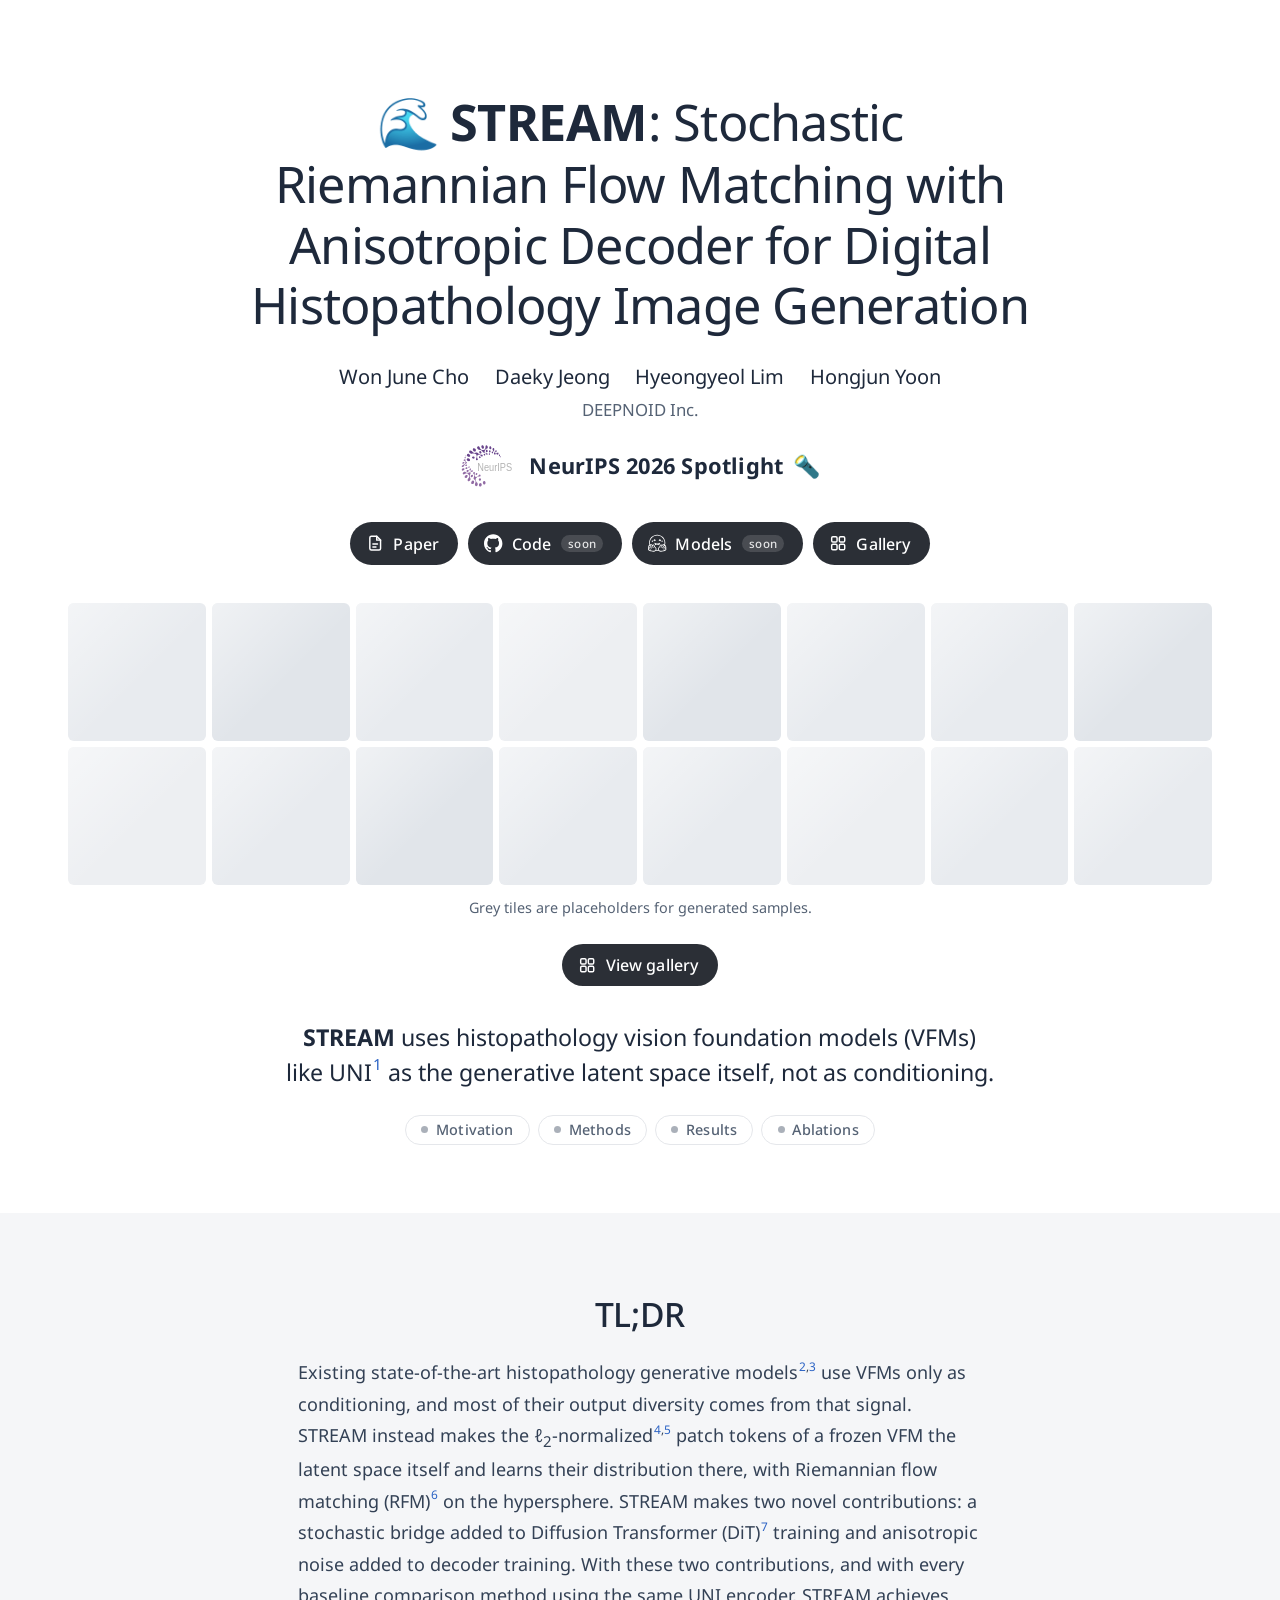
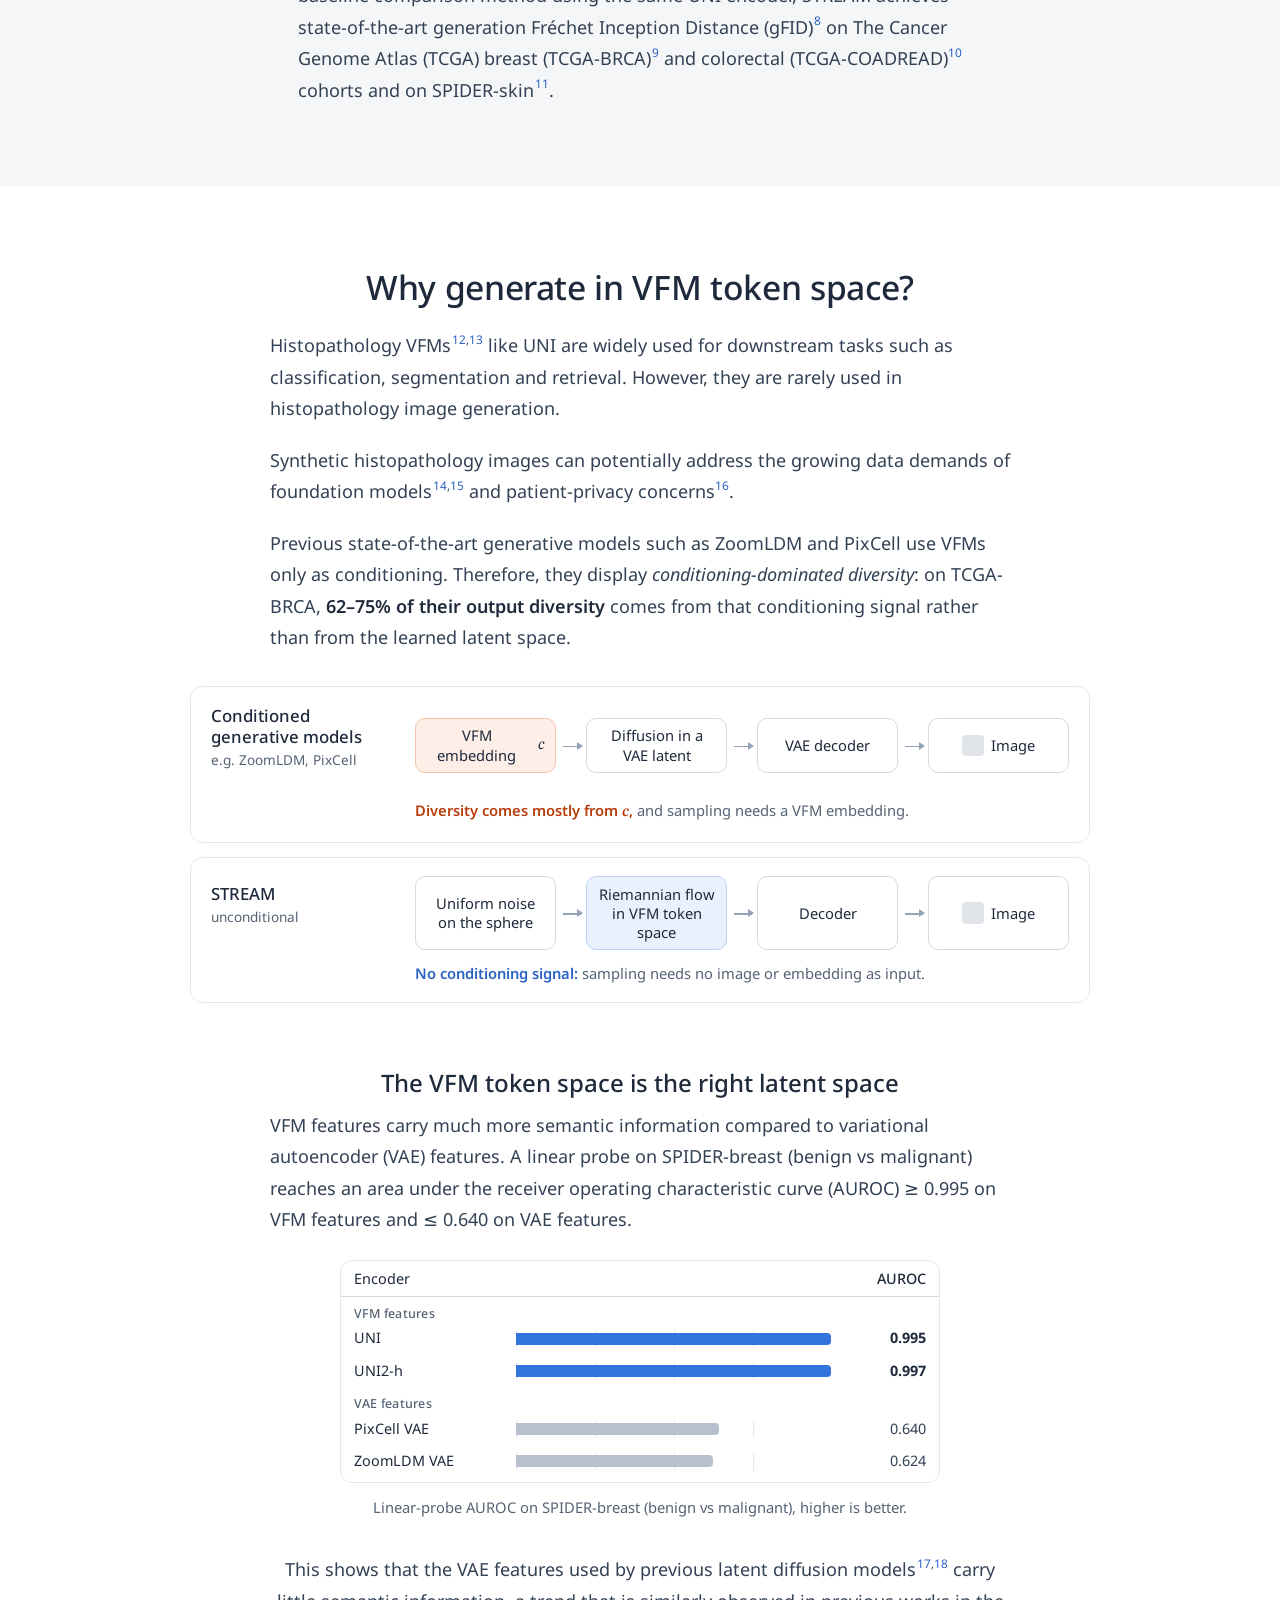
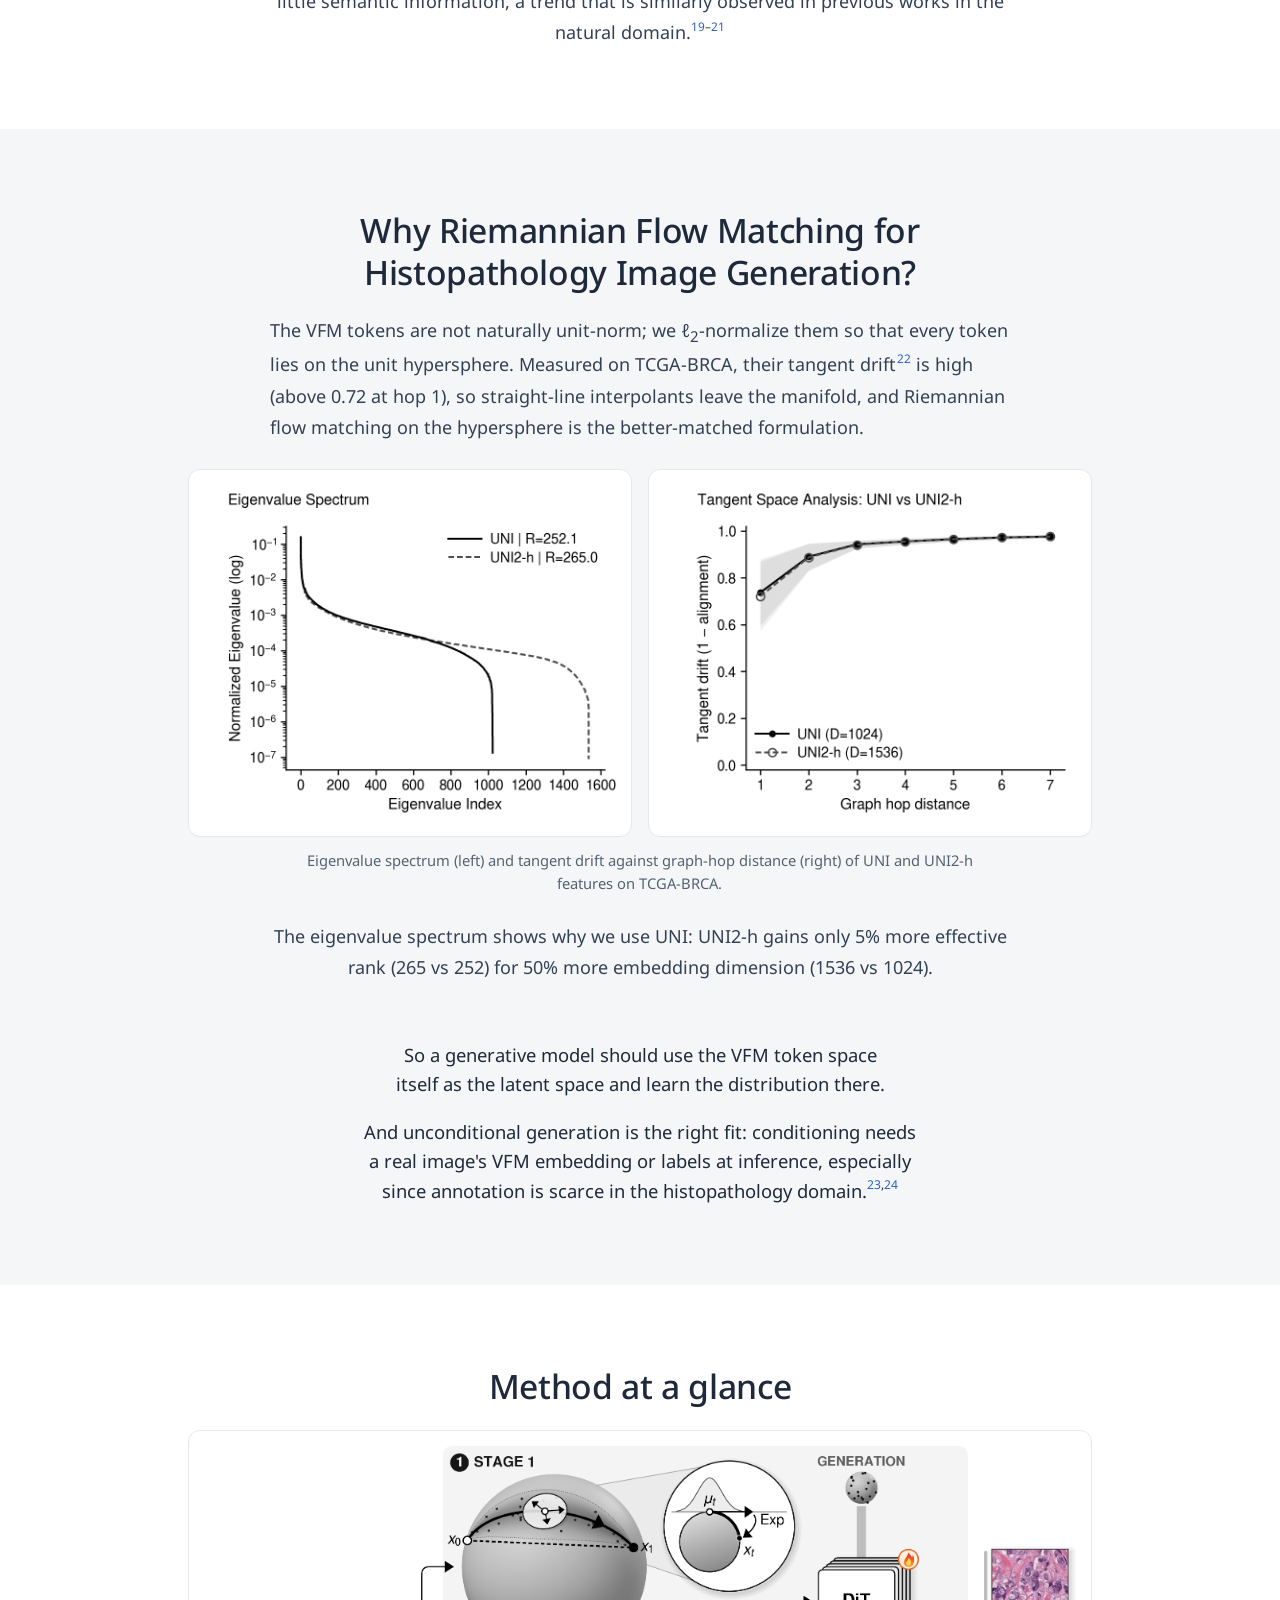
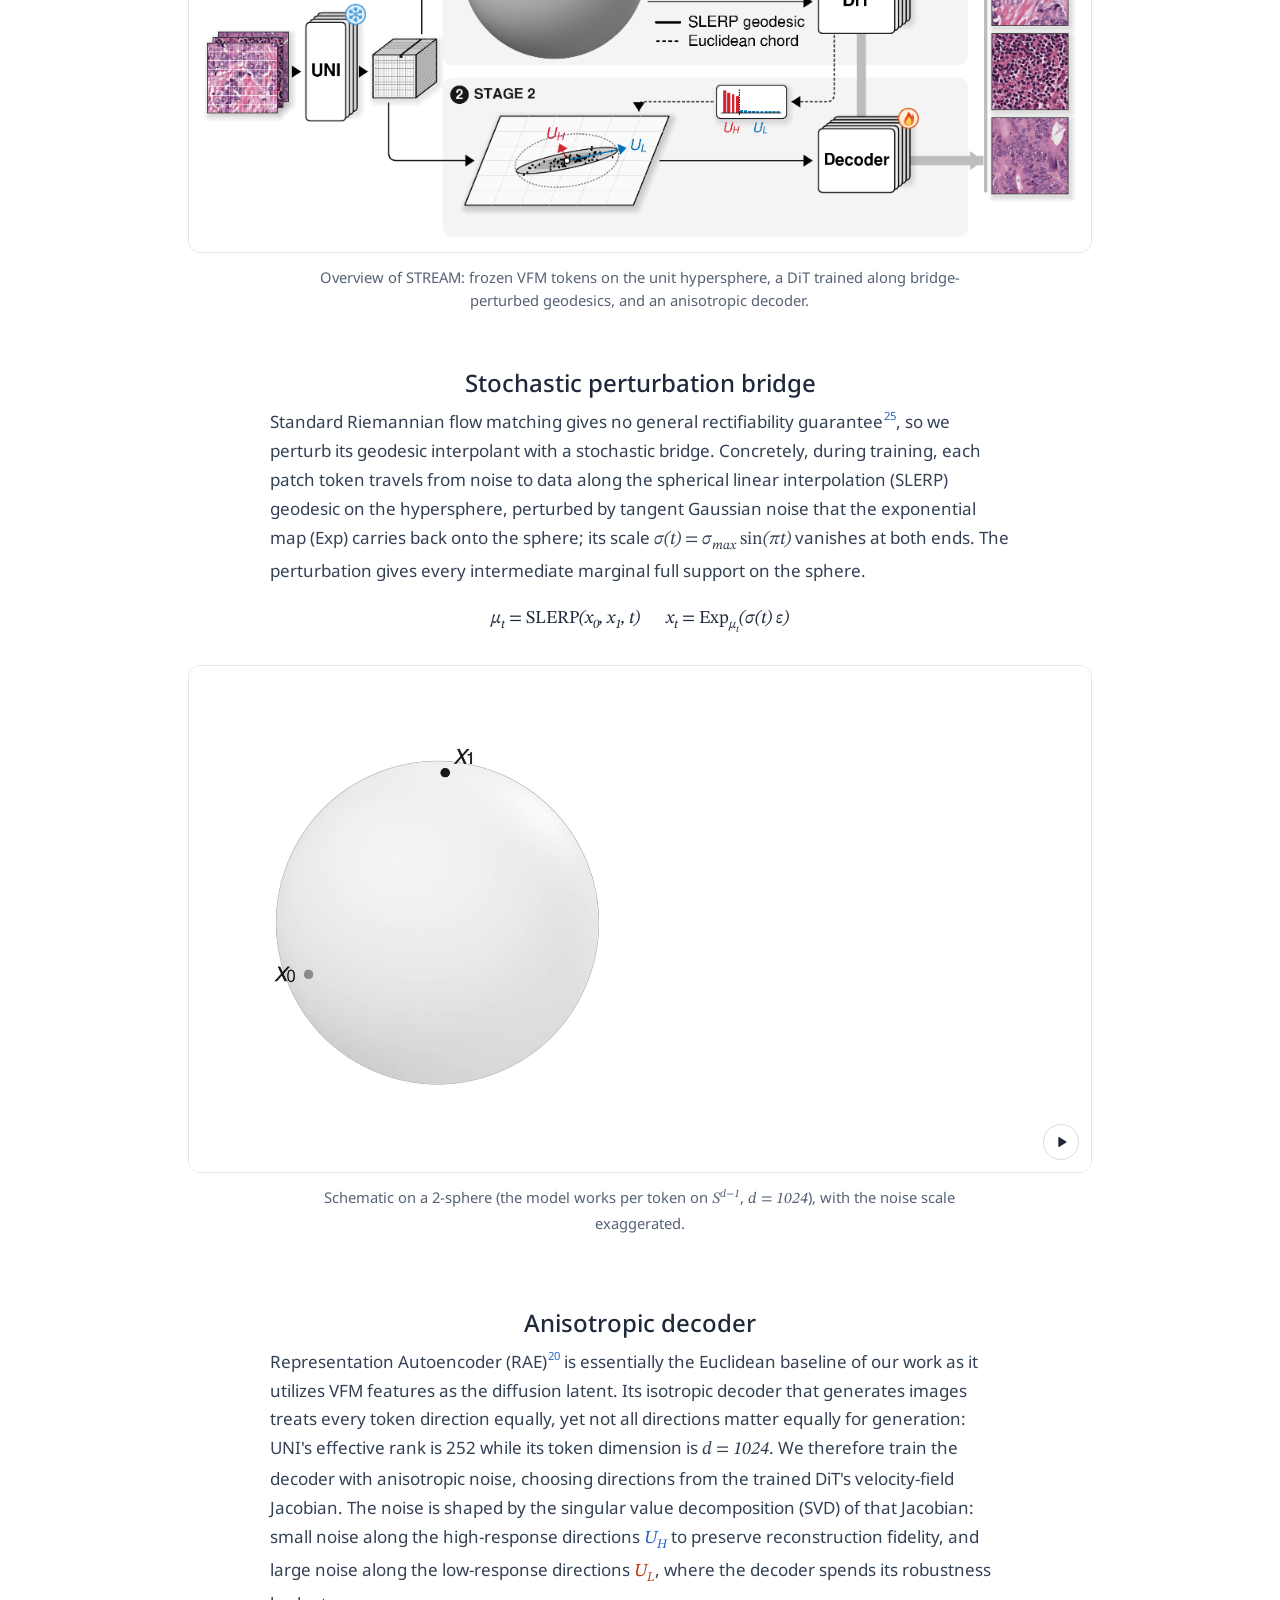
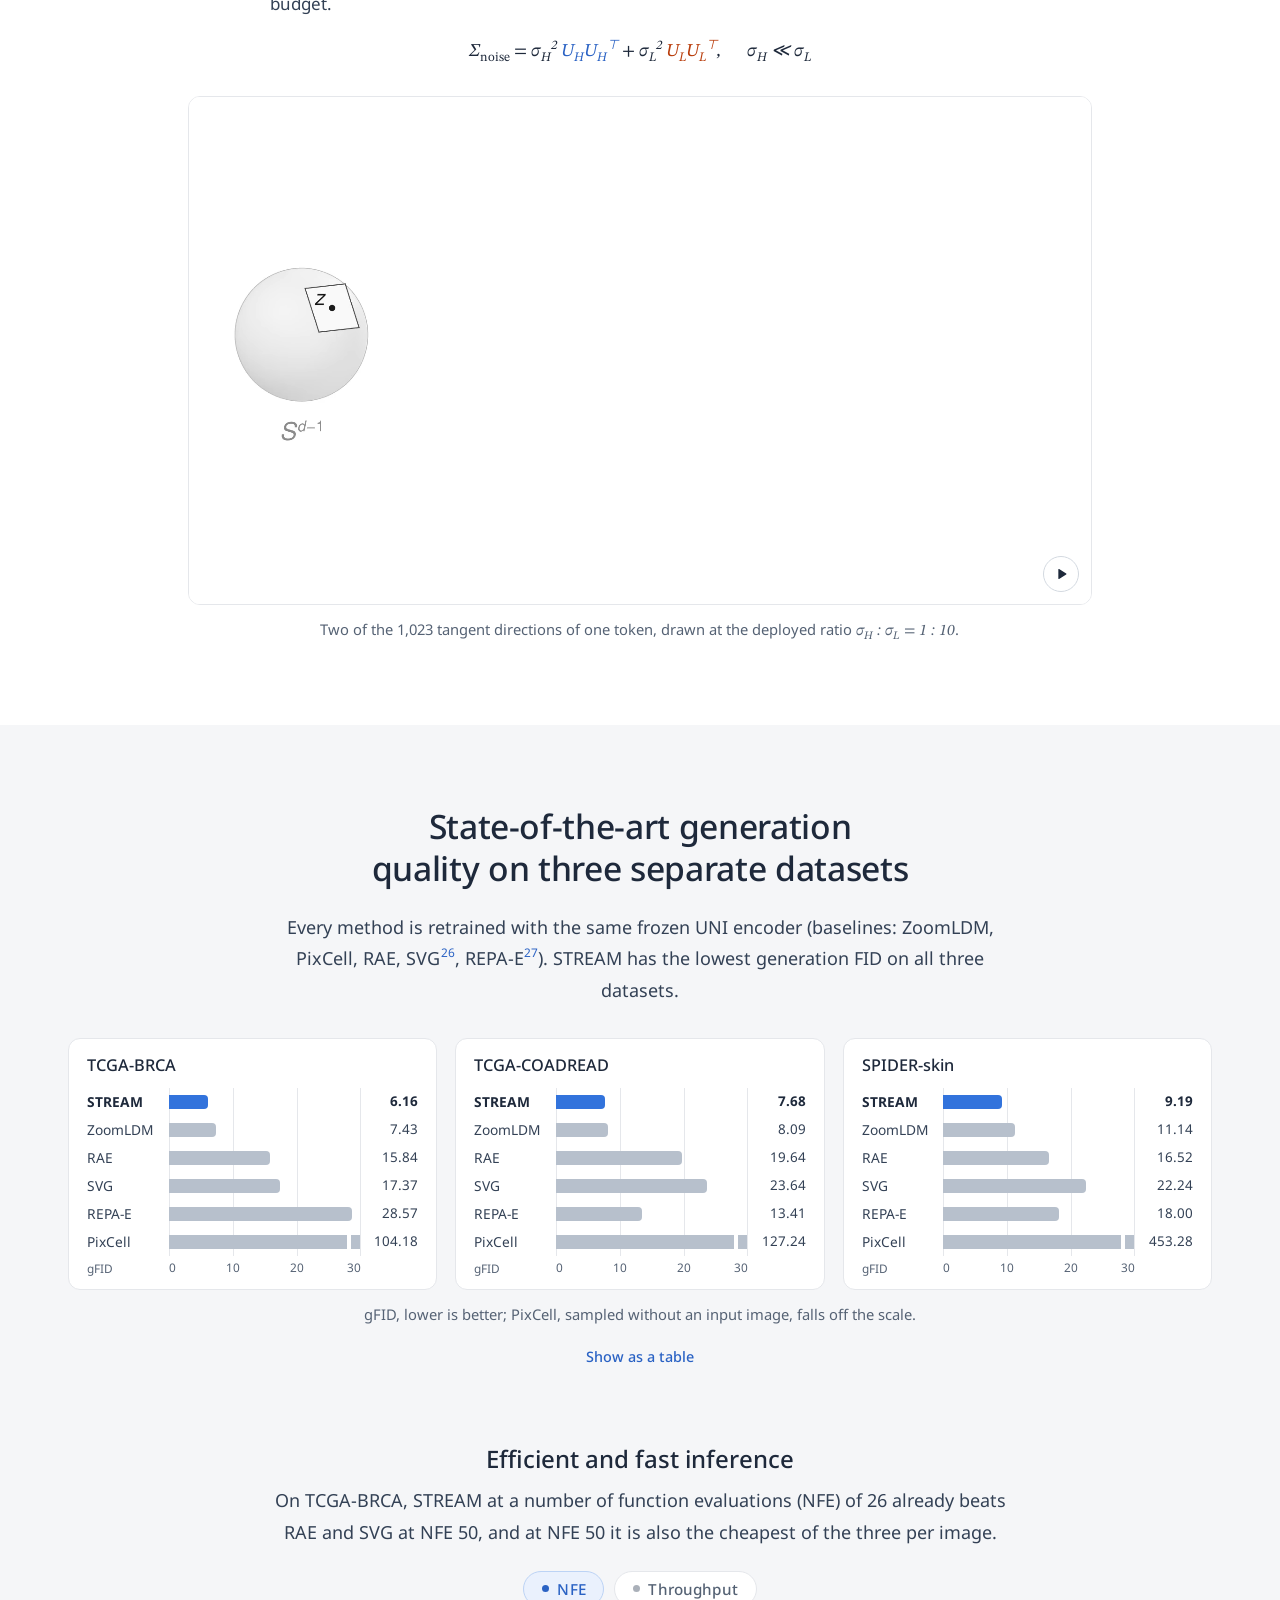
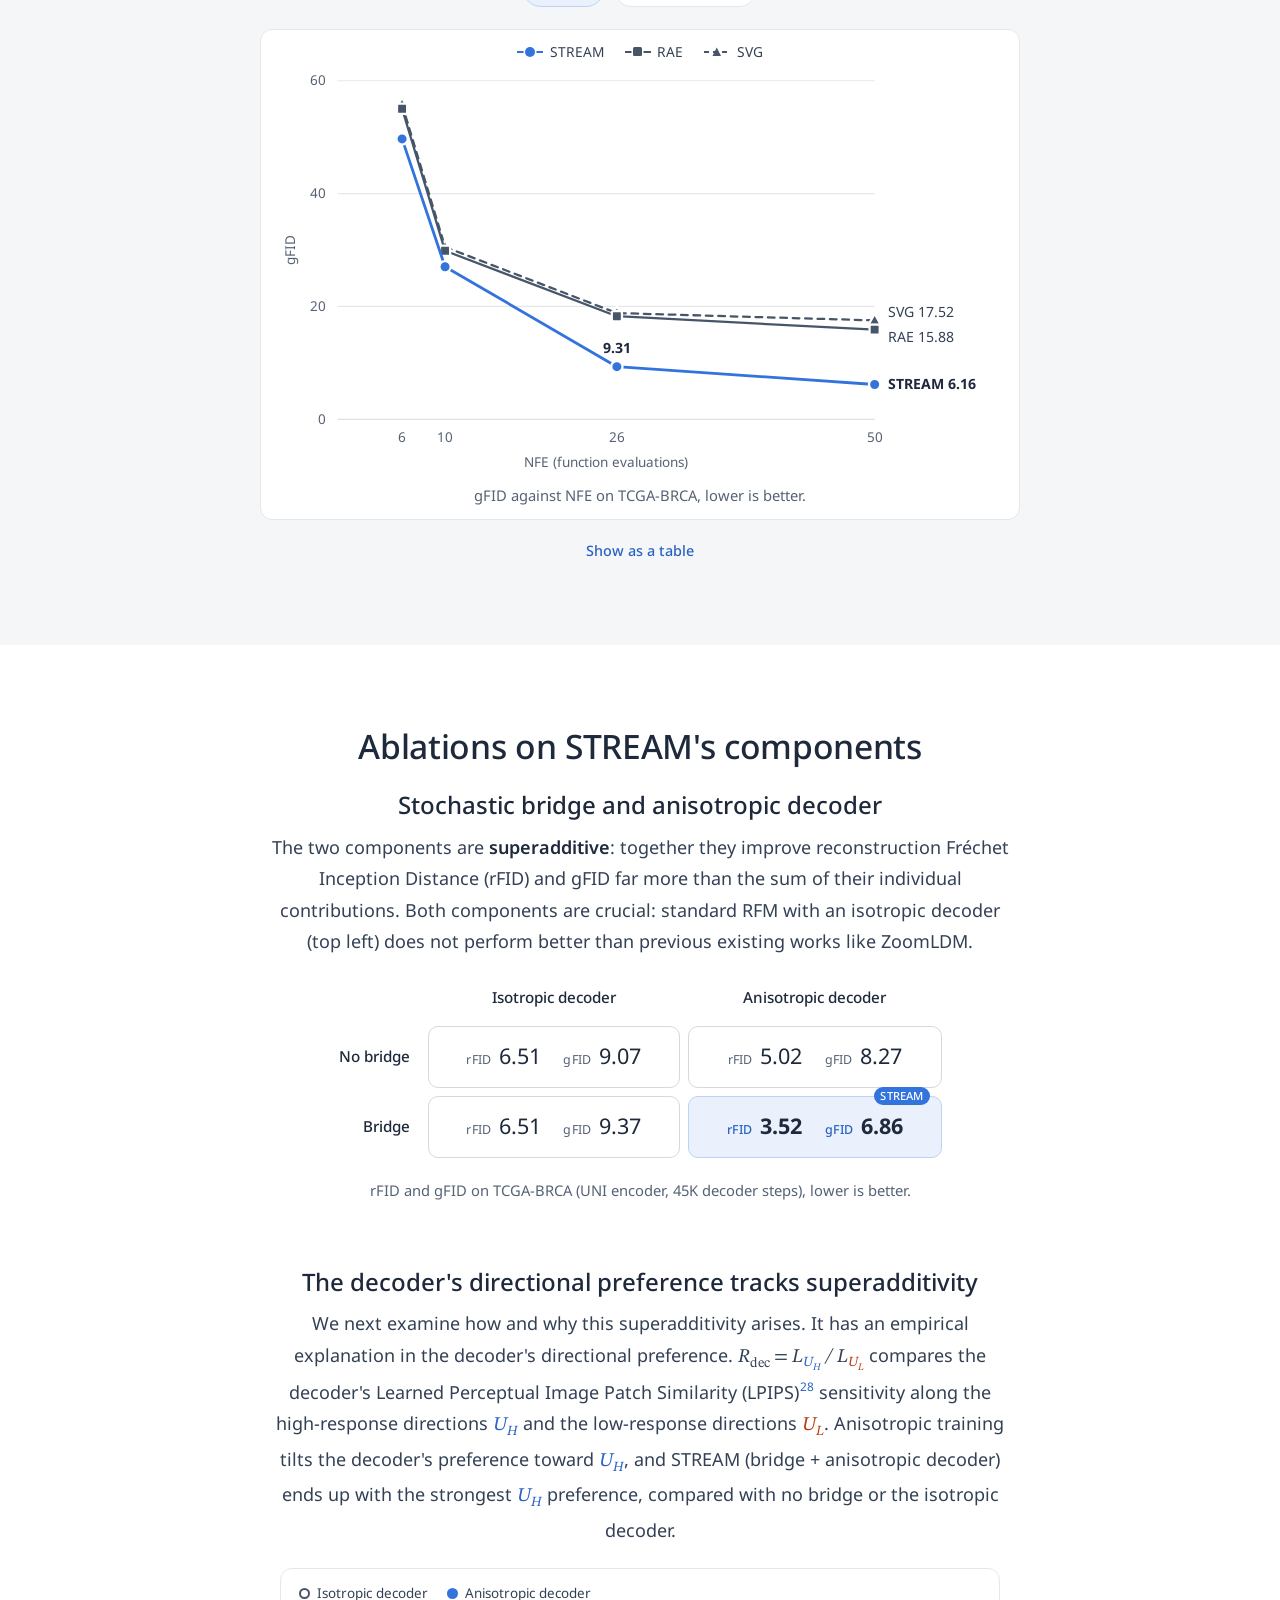
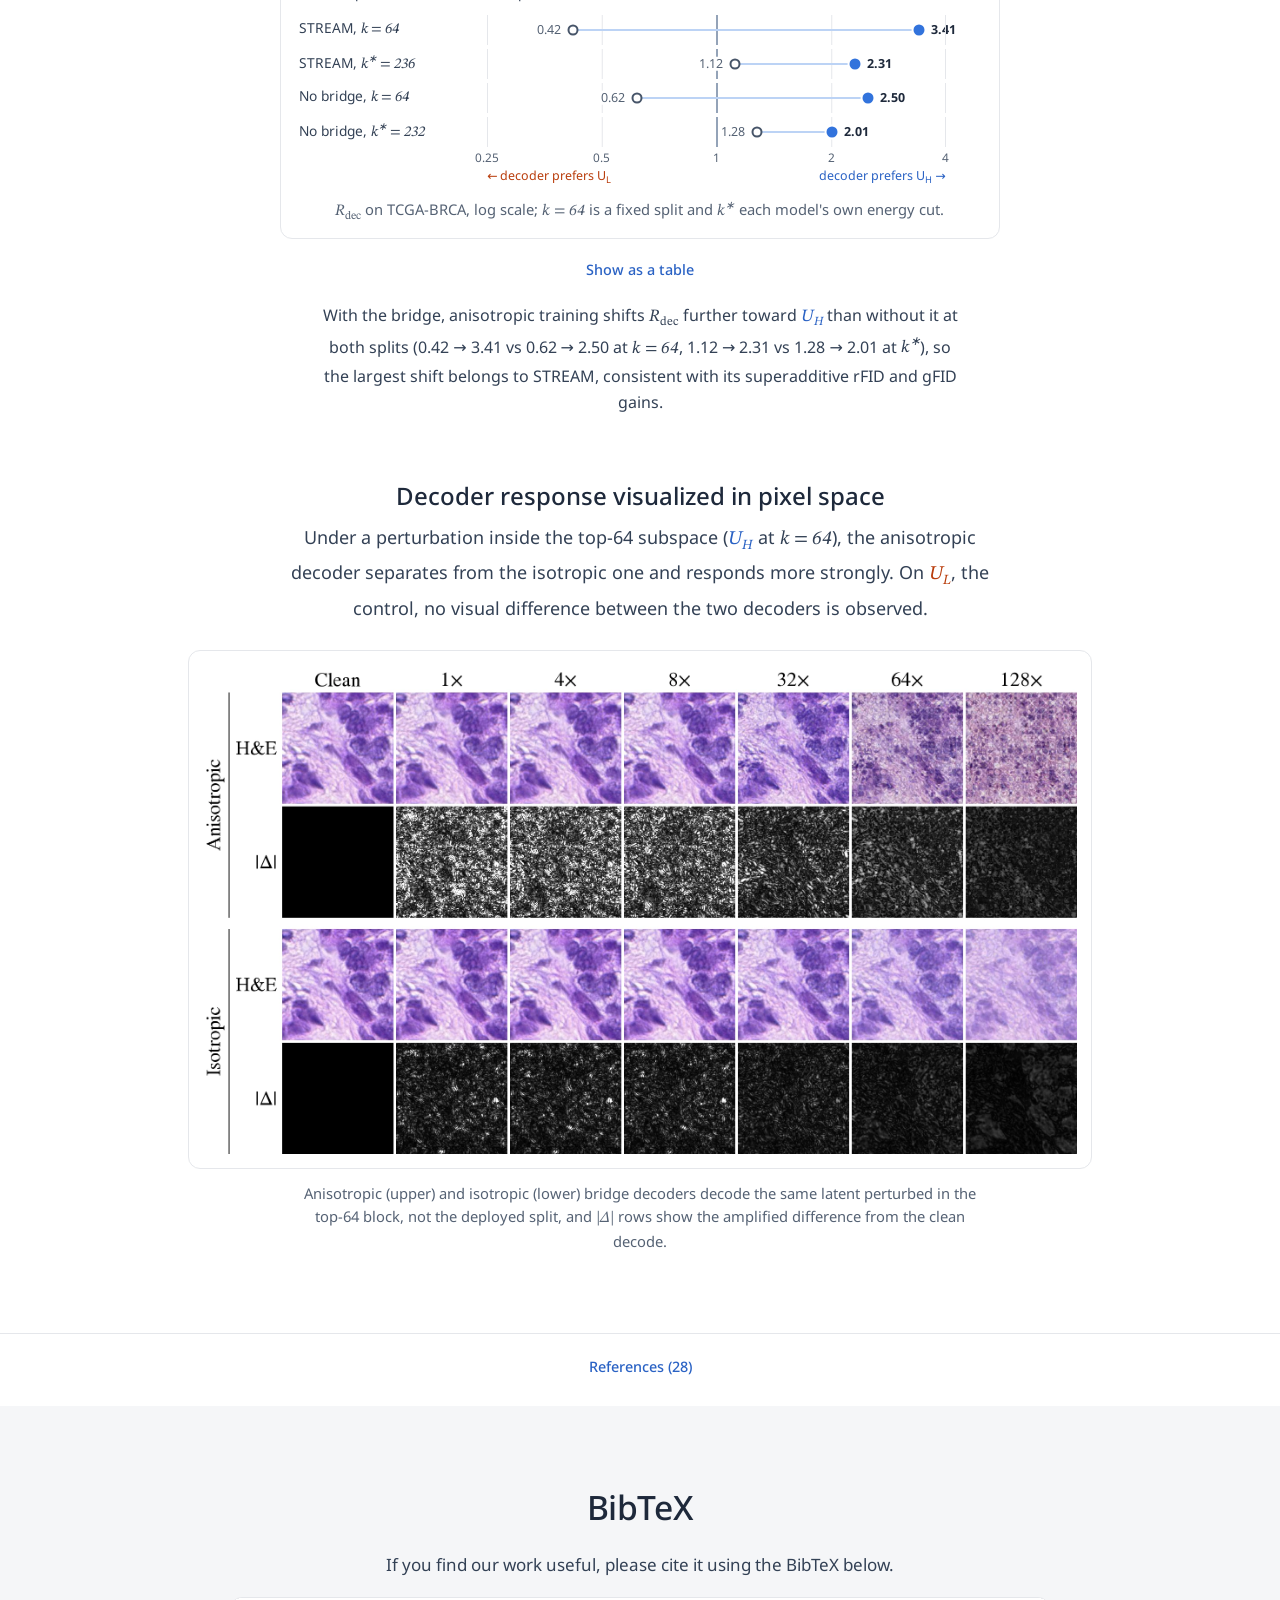
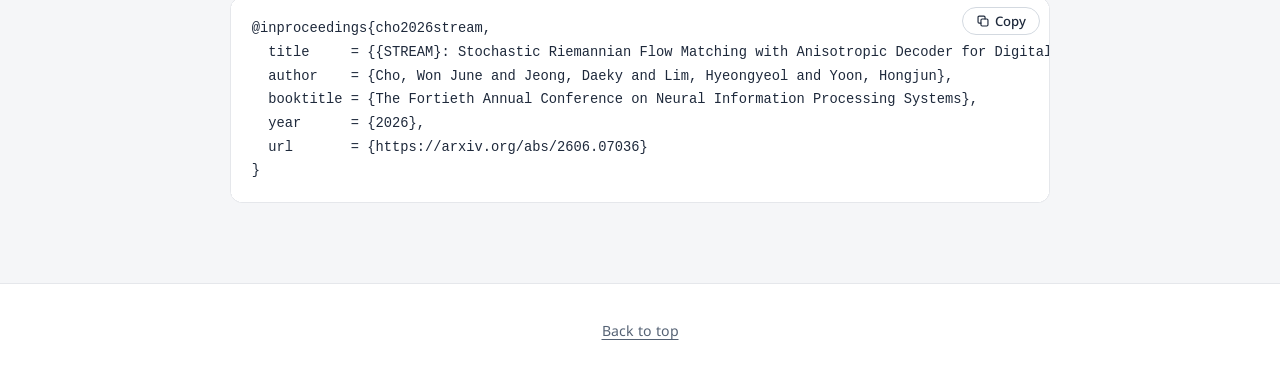
==== commit e9bc9121: "Update page: logo, venue line, section nav, response-direction wording, RAE sentence" ====
--- a/index.html
+++ b/index.html
@@ -16,7 +16,7 @@
 <meta name="twitter:description" content="Histopathology VFMs like UNI as the generative latent space itself, not as conditioning. NeurIPS 2026 Spotlight.">
 <meta name="twitter:image" content="https://chokevin8.github.io/STREAM-Patho/assets/img/social_preview.jpg">
 <link rel="canonical" href="https://chokevin8.github.io/STREAM-Patho/">
-<link rel="icon" href="assets/img/favicon.svg" type="image/svg+xml">
+<link rel="icon" href="data:image/svg+xml,%3Csvg xmlns='http://www.w3.org/2000/svg' viewBox='0 0 100 100'%3E%3Ctext y='.9em' font-size='90'%3E%F0%9F%8C%8A%3C/text%3E%3C/svg%3E" type="image/svg+xml">
 <link rel="preconnect" href="https://fonts.googleapis.com">
 <link rel="preconnect" href="https://fonts.gstatic.com" crossorigin>
 <link rel="stylesheet" href="https://fonts.googleapis.com/css2?family=Google+Sans:wght@400;500;700&family=Google+Sans+Code:wght@400&family=Noto+Sans:ital,wght@0,400;0,600;1,400&family=STIX+Two+Text:ital@0;1&display=swap">
@@ -28,7 +28,7 @@
 
 <header class="hero" id="top">
   <div class="wrap">
-    <h1 class="title"><span class="name">STREAM</span>: Stochastic Riemannian Flow Matching with Anisotropic Decoder for Digital Histopathology Image Generation</h1>
+    <h1 class="title"><span class="logo" aria-hidden="true">🌊</span><span class="name">STREAM</span>: Stochastic Riemannian Flow Matching with Anisotropic Decoder for Digital Histopathology Image Generation</h1>
 
     <ul class="authors" aria-label="Authors">
       <li>Won June Cho</li>
@@ -37,7 +37,7 @@
       <li>Hongjun Yoon</li>
     </ul>
     <p class="affil">DEEPNOID Inc.</p>
-    <p class="venue">NeurIPS 2026 Spotlight</p>
+    <p class="venue"><img class="venue-logo" src="assets/img/neurips_logo.svg" width="36" height="36" alt="NeurIPS"><span>NeurIPS 2026 Spotlight</span><span class="venue-mark" aria-hidden="true">🔦</span></p>
 
     <ul class="links">
       <li>
@@ -67,6 +67,7 @@
         </a>
       </li>
     </ul>
+
   </div>
 </header>
 
@@ -84,6 +85,14 @@
         </a>
       </div>
       <p class="hook"><strong>STREAM</strong> uses histopathology vision foundation models (VFMs) like UNI<sup class="cite"><a href="#ref-1" aria-label="Reference 1">1</a></sup> as the generative latent space itself, not as conditioning.</p>
+      <nav class="toc" aria-label="On this page">
+        <ul>
+          <li><a class="pill" href="#motivation">Motivation</a></li>
+          <li><a class="pill" href="#method">Methods</a></li>
+          <li><a class="pill" href="#results">Results</a></li>
+          <li><a class="pill" href="#ablations">Ablations</a></li>
+        </ul>
+      </nav>
     </div>
   </section>
 
@@ -188,7 +197,7 @@
 
       <figure class="fig-img fig-overview">
         <img src="assets/img/figure1.png" width="2197" height="989" decoding="async"
-             alt="Overview of STREAM in two stages. H&amp;E patches pass through a frozen UNI encoder, marked with an ice-blue snowflake, into a grid of patch tokens. Stage 1: the tokens lie on a unit hypersphere, where a trainable DiT, marked with a fire-coloured flame, learns to move a point from x0 to x1 along the SLERP geodesic rather than the dashed Euclidean chord; an inset shows Gaussian noise added in the tangent plane at the geodesic point mu_t and mapped back onto the sphere by the exponential map (Exp) to give x_t. Stage 2: the DiT&#39;s singular-value spectrum is split into high-sensitivity directions U_H (red) and low-sensitivity directions U_L (blue), which shape anisotropic noise on a tangent sheet, elongated along U_L, used to train a decoder, also marked with a flame. Generation: a noise ball of points on the sphere is transported by the DiT and decoded by the Decoder into the generated H&amp;E tiles.">
+             alt="Overview of STREAM in two stages. H&amp;E patches pass through a frozen UNI encoder, marked with an ice-blue snowflake, into a grid of patch tokens. Stage 1: the tokens lie on a unit hypersphere, where a trainable DiT, marked with a fire-coloured flame, learns to move a point from x0 to x1 along the SLERP geodesic rather than the dashed Euclidean chord; an inset shows Gaussian noise added in the tangent plane at the geodesic point mu_t and mapped back onto the sphere by the exponential map (Exp) to give x_t. Stage 2: the SVD of the DiT&#39;s velocity-field Jacobian splits directions into high-response directions U_H (red) and low-response directions U_L (blue), which shape anisotropic noise on a tangent sheet, elongated along U_L, used to train a decoder, also marked with a flame. Generation: a noise ball of points on the sphere is transported by the DiT and decoded by the Decoder into the generated H&amp;E tiles.">
         <figcaption>Overview of STREAM: frozen VFM tokens on the unit hypersphere, a DiT trained along bridge-perturbed geodesics, and an anisotropic decoder.</figcaption>
       </figure>
 
@@ -218,7 +227,7 @@
       <div class="method" id="decoder">
         <h3>Anisotropic decoder</h3>
         <div class="prose">
-          <p>RAE's isotropic decoder treats every token direction equally, yet not all directions matter equally for generation: UNI's effective rank is 252 while its token dimension is <span class="math"><i>d</i> = 1024</span>. We therefore train the decoder with anisotropic noise, choosing directions from the trained DiT's velocity-field Jacobian. The noise is shaped by the singular value decomposition (SVD) of that Jacobian: small noise along the high-response directions <span class="math sub-u">U<sub>H</sub></span> to preserve reconstruction fidelity, and large noise along the low-response directions <span class="math sub-l">U<sub>L</sub></span>, where the decoder spends its robustness budget.</p>
+          <p>Representation Autoencoder (RAE)<sup class="cite"><a href="#ref-20" aria-label="Reference 20">20</a></sup> is essentially the Euclidean baseline of our work as it utilizes VFM features as the diffusion latent. Its isotropic decoder that generates images treats every token direction equally, yet not all directions matter equally for generation: UNI's effective rank is 252 while its token dimension is <span class="math"><i>d</i> = 1024</span>. We therefore train the decoder with anisotropic noise, choosing directions from the trained DiT's velocity-field Jacobian. The noise is shaped by the singular value decomposition (SVD) of that Jacobian: small noise along the high-response directions <span class="math sub-u">U<sub>H</sub></span> to preserve reconstruction fidelity, and large noise along the low-response directions <span class="math sub-l">U<sub>L</sub></span>, where the decoder spends its robustness budget.</p>
         </div>
         <p class="eq"><span class="math">Σ<sub><span class="up">noise</span></sub> = σ<sub>H</sub><sup>2</sup> <span class="sub-u">U<sub>H</sub>U<sub>H</sub><sup>⊤</sup></span> + σ<sub>L</sub><sup>2</sup> <span class="sub-l">U<sub>L</sub>U<sub>L</sub><sup>⊤</sup></span>,</span> <span class="math">σ<sub>H</sub> ≪ σ<sub>L</sub></span></p>
         <figure class="clip" data-clip="decoder">
@@ -467,9 +476,9 @@
         <figcaption class="fig-caption">rFID and gFID on TCGA-BRCA (UNI encoder, 45K decoder steps), lower is better.</figcaption>
       </figure>
 
-      <h3 class="sub-title">Decoder sensitivity explains superadditivity</h3>
-      <div class="prose">
-        <p class="lead center">We next examine how and why this superadditivity arises. It has an empirical explanation in the decoder's directional sensitivity. <span class="math">R<sub><span class="up">dec</span></sub> = L<sub><span class="sub-u">U<sub>H</sub></span></sub> / L<sub><span class="sub-l">U<sub>L</sub></span></sub></span> compares the decoder's Learned Perceptual Image Patch Similarity (LPIPS)<sup class="cite"><a href="#ref-28" aria-label="Reference 28">28</a></sup> sensitivity along the high-response directions <span class="math sub-u">U<sub>H</sub></span> and the low-response directions <span class="math sub-l">U<sub>L</sub></span>. Anisotropic training moves the decoder's sensitivity further toward <span class="math sub-u">U<sub>H</sub></span>, and STREAM (bridge + anisotropic decoder) ends up the most <span class="math sub-u">U<sub>H</sub></span>-sensitive, compared with no bridge or the isotropic decoder.</p>
+      <h3 class="sub-title">The decoder's directional preference tracks superadditivity</h3>
+      <div class="prose">
+        <p class="lead center">We next examine how and why this superadditivity arises. It has an empirical explanation in the decoder's directional preference. <span class="math">R<sub><span class="up">dec</span></sub> = L<sub><span class="sub-u">U<sub>H</sub></span></sub> / L<sub><span class="sub-l">U<sub>L</sub></span></sub></span> compares the decoder's Learned Perceptual Image Patch Similarity (LPIPS)<sup class="cite"><a href="#ref-28" aria-label="Reference 28">28</a></sup> sensitivity along the high-response directions <span class="math sub-u">U<sub>H</sub></span> and the low-response directions <span class="math sub-l">U<sub>L</sub></span>. Anisotropic training tilts the decoder's preference toward <span class="math sub-u">U<sub>H</sub></span>, and STREAM (bridge + anisotropic decoder) ends up with the strongest <span class="math sub-u">U<sub>H</sub></span> preference, compared with no bridge or the isotropic decoder.</p>
       </div>
       <figure class="rd">
         <ul class="rd-legend" aria-hidden="true">
@@ -483,7 +492,7 @@
             <div class="rd-row" role="listitem"><span class="rd-name">No bridge, <span class="math"><i>k</i><sup>∗</sup> = 232</span></span><span class="rd-track" aria-hidden="true" style="--a:58.9;--b:75.2"><span class="rd-seg"></span><span class="rd-mk rd-iso"></span><span class="rd-mk rd-aniso"></span><span class="rd-v rd-v-a">1.28</span><span class="rd-v rd-v-b">2.01</span></span><span class="sr-only">R_dec: isotropic 1.28, anisotropic 2.01</span></div>
         </div>
         <div class="rd-axis" aria-hidden="true"><span></span><span class="rd-ticks"><span style="left:0">0.25</span><span style="left:25%">0.5</span><span style="left:50%">1</span><span style="left:75%">2</span><span style="left:100%">4</span></span></div>
-        <div class="rd-axis rd-dir" aria-hidden="true"><span></span><span class="rd-dirs"><span class="sub-l">← more sensitive along U<sub>L</sub></span><span class="sub-u">more sensitive along U<sub>H</sub> →</span></span></div>
+        <div class="rd-axis rd-dir" aria-hidden="true"><span></span><span class="rd-dirs"><span class="sub-l">← decoder prefers U<sub>L</sub></span><span class="sub-u">decoder prefers U<sub>H</sub> →</span></span></div>
         <figcaption class="fig-caption"><span class="math">R<sub><span class="up">dec</span></sub></span> on TCGA-BRCA, log scale; <span class="math"><i>k</i> = 64</span> is a fixed split and <span class="math"><i>k</i><sup>∗</sup></span> each model's own energy cut.</figcaption>
       </figure>
       <details class="table-view">
@@ -505,7 +514,7 @@
         <p class="analysis">With the bridge, anisotropic training shifts <span class="math">R<sub><span class="up">dec</span></sub></span> further toward <span class="math sub-u">U<sub>H</sub></span> than without it at both splits (0.42 → 3.41 vs 0.62 → 2.50 at <span class="math"><i>k</i> = 64</span>, 1.12 → 2.31 vs 1.28 → 2.01 at <span class="math"><i>k</i><sup>∗</sup></span>), so the largest shift belongs to STREAM, consistent with its superadditive rFID and gFID gains.</p>
       </div>
 
-      <h3 class="sub-title">Decoder sensitivity visualized in pixel space</h3>
+      <h3 class="sub-title">Decoder response visualized in pixel space</h3>
       <div class="prose">
         <p class="lead center">Under a perturbation inside the top-64 subspace (<span class="math sub-u">U<sub>H</sub></span> at <span class="math"><i>k</i> = 64</span>), the anisotropic decoder separates from the isotropic one and responds more strongly. On <span class="math sub-l">U<sub>L</sub></span>, the control, no visual difference between the two decoders is observed.</p>
       </div>
@@ -517,7 +526,7 @@
                  alt="Grid of H&amp;E decodes and amplified difference maps for one generated latent, perturbed inside the top-64 subspace at the clean latent and amplitudes 1x, 4x, 8x, 32x, 64x and 128x. The anisotropic decoder (upper block) shows brighter difference maps and visibly changed tissue at the largest amplitudes; the isotropic decoder (lower block) shows fainter differences.">
           </picture>
         </a>
-        <figcaption>Anisotropic (upper) and isotropic (lower) bridge decoders decode the same latent perturbed in the top-64 block, not the deployed split, and <span class="math">|Δ|</span> rows show the amplified difference from the clean decode; nothing is visible at the deployed amplitude.</figcaption>
+        <figcaption>Anisotropic (upper) and isotropic (lower) bridge decoders decode the same latent perturbed in the top-64 block, not the deployed split, and <span class="math">|Δ|</span> rows show the amplified difference from the clean decode.</figcaption>
       </figure>
     </div>
   </section>
--- a/assets/css/style.css
+++ b/assets/css/style.css
@@ -36,6 +36,7 @@
   --font-body: "Noto Sans", system-ui, -apple-system, "Segoe UI", Roboto, sans-serif;
   --font-math: "STIX Two Text", "Cambria Math", Cambria, "Times New Roman", serif;
   --font-mono: "Google Sans Code", ui-monospace, SFMono-Regular, Menlo, Consolas, monospace;
+  --font-emoji: "Apple Color Emoji", "Segoe UI Emoji", "Noto Color Emoji", "Twemoji Mozilla", sans-serif;
 
   --radius: 12px;
   --radius-sm: 8px;
@@ -46,6 +47,8 @@
 *, *::before, *::after { box-sizing: border-box; }
 html { -webkit-text-size-adjust: 100%; scroll-behavior: smooth; }
 @media (prefers-reduced-motion: reduce) { html { scroll-behavior: auto; } }
+/* in-page jumps (hero "On this page" pills, #top) stop a little short of the section edge */
+main > section[id] { scroll-margin-top: calc(.75rem + env(safe-area-inset-top, 0px)); }
 
 body {
   margin: 0;
@@ -104,6 +107,8 @@
   letter-spacing: -.015em; color: var(--ink);
 }
 .title .name { font-weight: 700; letter-spacing: -.01em; }
+/* the STREAM logo: the water wave emoji U+1F30A, title-sized, decorative (aria-hidden) */
+.title .logo { margin-right: .2em; font-family: var(--font-emoji); font-weight: 400; font-style: normal; letter-spacing: 0; }
 
 .authors {
   display: flex; flex-wrap: wrap; justify-content: center; gap: .15rem 1.6rem;
@@ -112,8 +117,14 @@
 }
 .affil { margin: .35rem 0 0; font: 400 1.05rem/1.5 var(--font-display); color: var(--muted); }
 .venue {
-  margin: .9rem 0 0; font: 500 1.1rem/1.4 var(--font-display); color: var(--ink); letter-spacing: .01em;
-}
+  display: flex; flex-wrap: wrap; justify-content: center; align-items: center; gap: .2rem .45em;
+  margin: .9rem 0 0; font: 700 1.364rem/1.4 var(--font-display); color: var(--ink); letter-spacing: .01em;
+}
+/* official NeurIPS mark (neurips.cc navbar logo), 2.5x the line's cap-to-line height, centred on the text by align-items; flashlight emoji U+1F526 after "Spotlight" */
+.venue-logo { flex: none; width: auto; height: 2.75em; }
+.venue-mark { font-family: var(--font-emoji); font-weight: 400; line-height: 1; }
+/* phones: a slightly smaller line keeps logo + text + mark on one row (logo stays 2.75em of it) */
+@media (max-width: 440px) { .venue { font-size: 1.2rem; } }
 
 .links { display: flex; flex-wrap: wrap; justify-content: center; gap: 10px; margin: 1.6rem 0 0; padding: 0; list-style: none; }
 .btn {
@@ -133,6 +144,16 @@
 }
 .btn.is-soon { cursor: default; }
 .btn.is-soon:hover { background: var(--btn); transform: none; box-shadow: none; }
+
+/* "On this page": a slim row of section pills under the teaser hook, above the TL;DR (same .pill style as the tabs) */
+.toc { margin: clamp(1.1rem, 2.4vw, 1.5rem) 0 0; }
+.toc ul { display: flex; flex-wrap: wrap; justify-content: center; gap: 8px; margin: 0; padding: 0; list-style: none; }
+.toc .pill { padding: .34rem .95rem; font-size: .9rem; text-decoration: none; }
+.toc .pill:hover { background: var(--accent-tint); }
+@media (max-width: 480px) {
+  .toc ul { gap: 6px; }
+  .toc .pill { gap: .45em; padding: .3rem .72rem; font-size: .85rem; }
+}
 
 /* ------------------------------------------------------------------ teaser: tile montage + hook */
 .teaser { padding-block: 0 clamp(2.75rem, 6vw, 4.25rem); }
@@ -487,7 +508,9 @@
 .back { display: inline-flex; align-items: center; gap: .45em; color: var(--ink); text-decoration: none; font: 500 1rem var(--font-display); padding: 4px 6px; border-radius: 6px; }
 .back:hover { color: var(--accent-text); }
 .back svg { width: 18px; height: 18px; }
-.topbar .venue-tag { font: 400 .92rem var(--font-display); color: var(--muted); }
+.topbar .venue-tag { display: inline-flex; align-items: center; gap: .4em; font: 400 .92rem var(--font-display); color: var(--muted); }
+.topbar .venue-logo { height: 1.35em; }
+@media (max-width: 440px) { .topbar .venue-logo { display: none; } }
 
 .gal-hero { padding-block: clamp(2.5rem, 6vw, 4rem) 1.25rem; text-align: center; }
 .gal-hero h1 { margin: 0; font: 500 clamp(1.8rem, 1.3rem + 2vw, 2.5rem)/1.2 var(--font-display); color: var(--ink); letter-spacing: -.01em; }
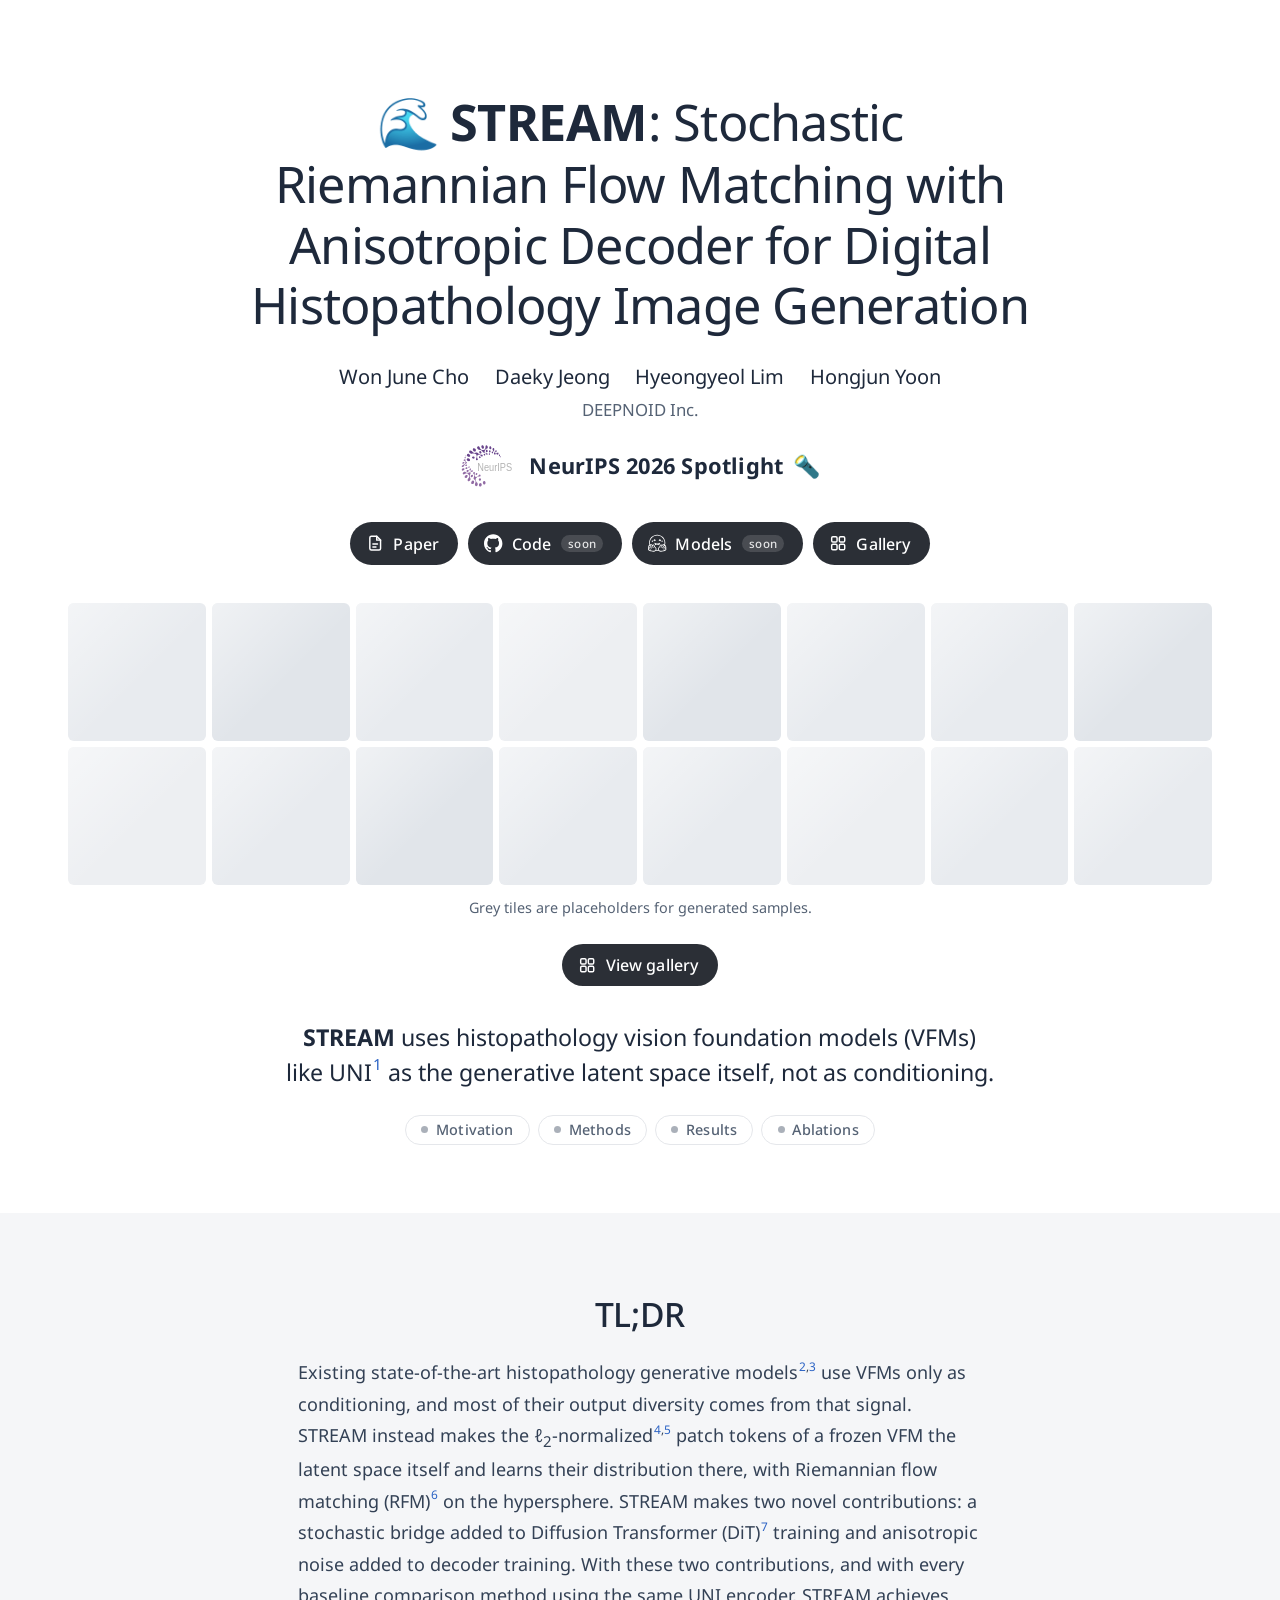
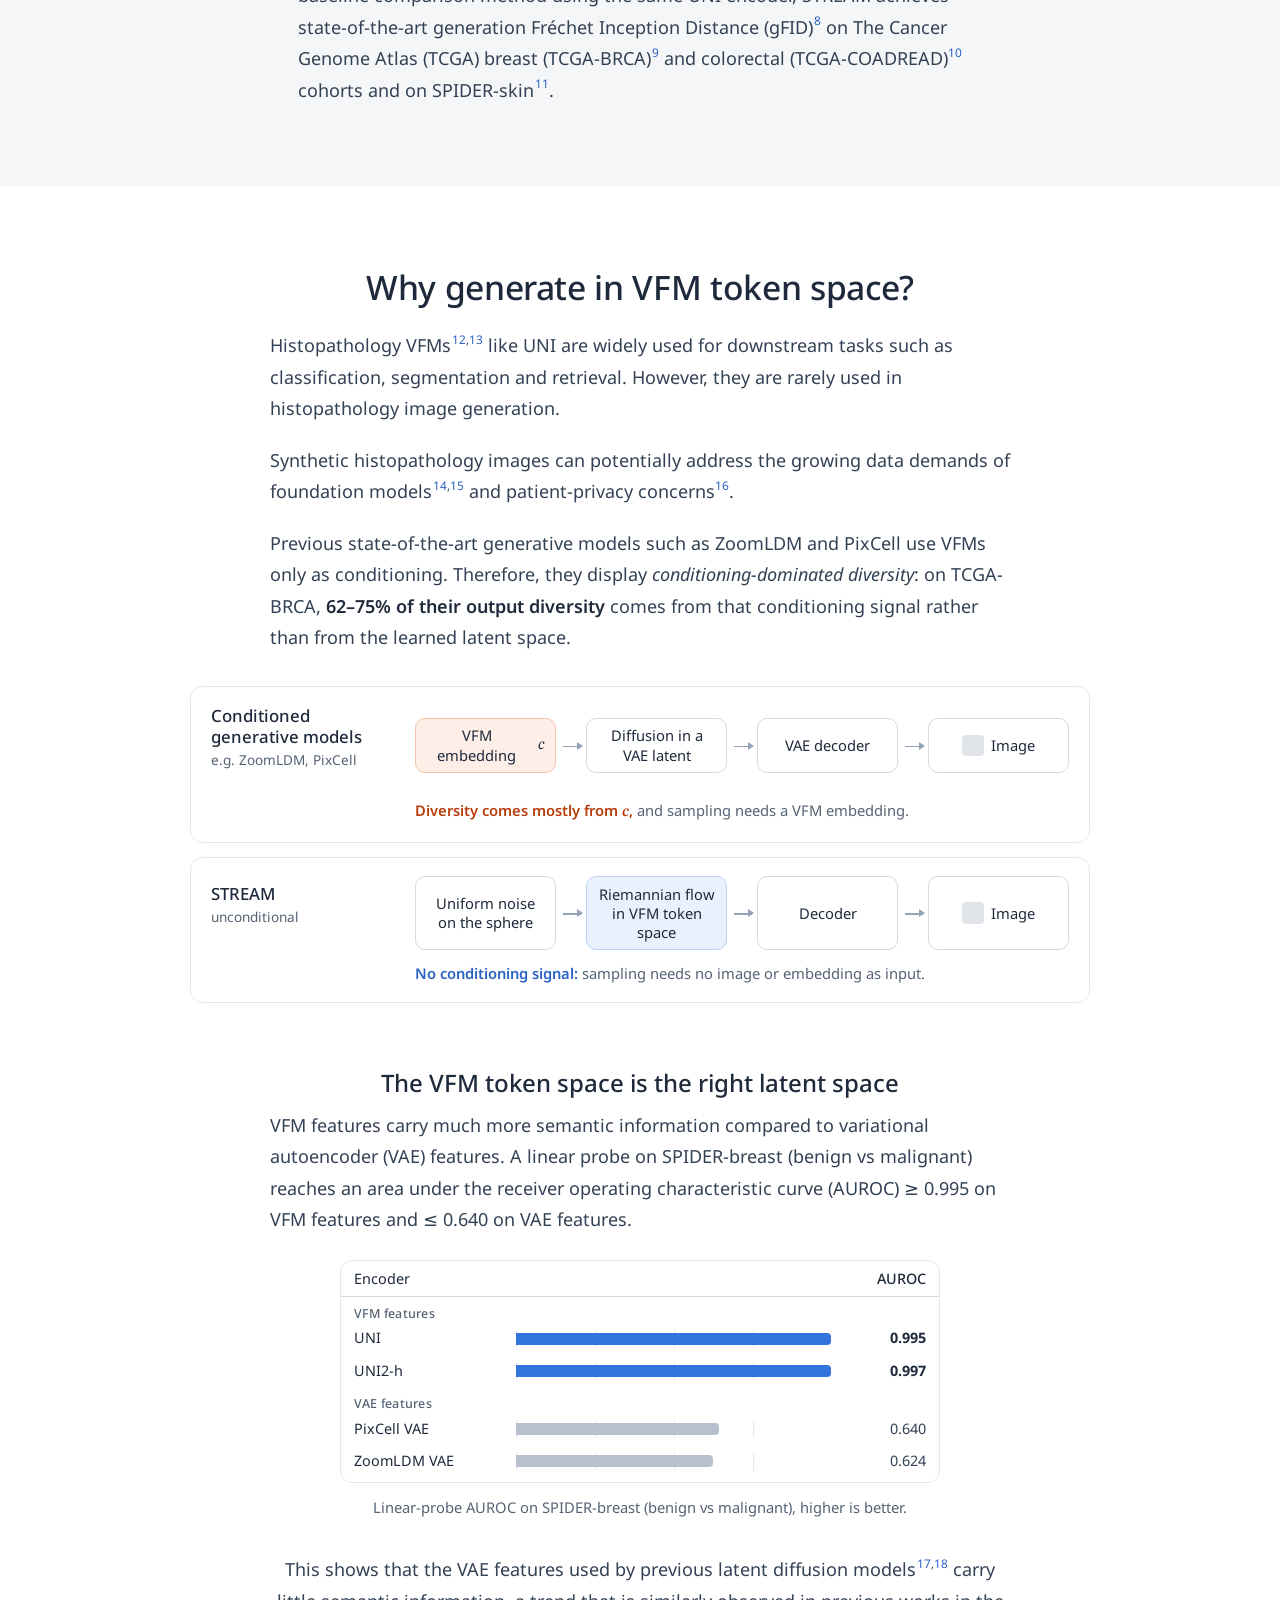
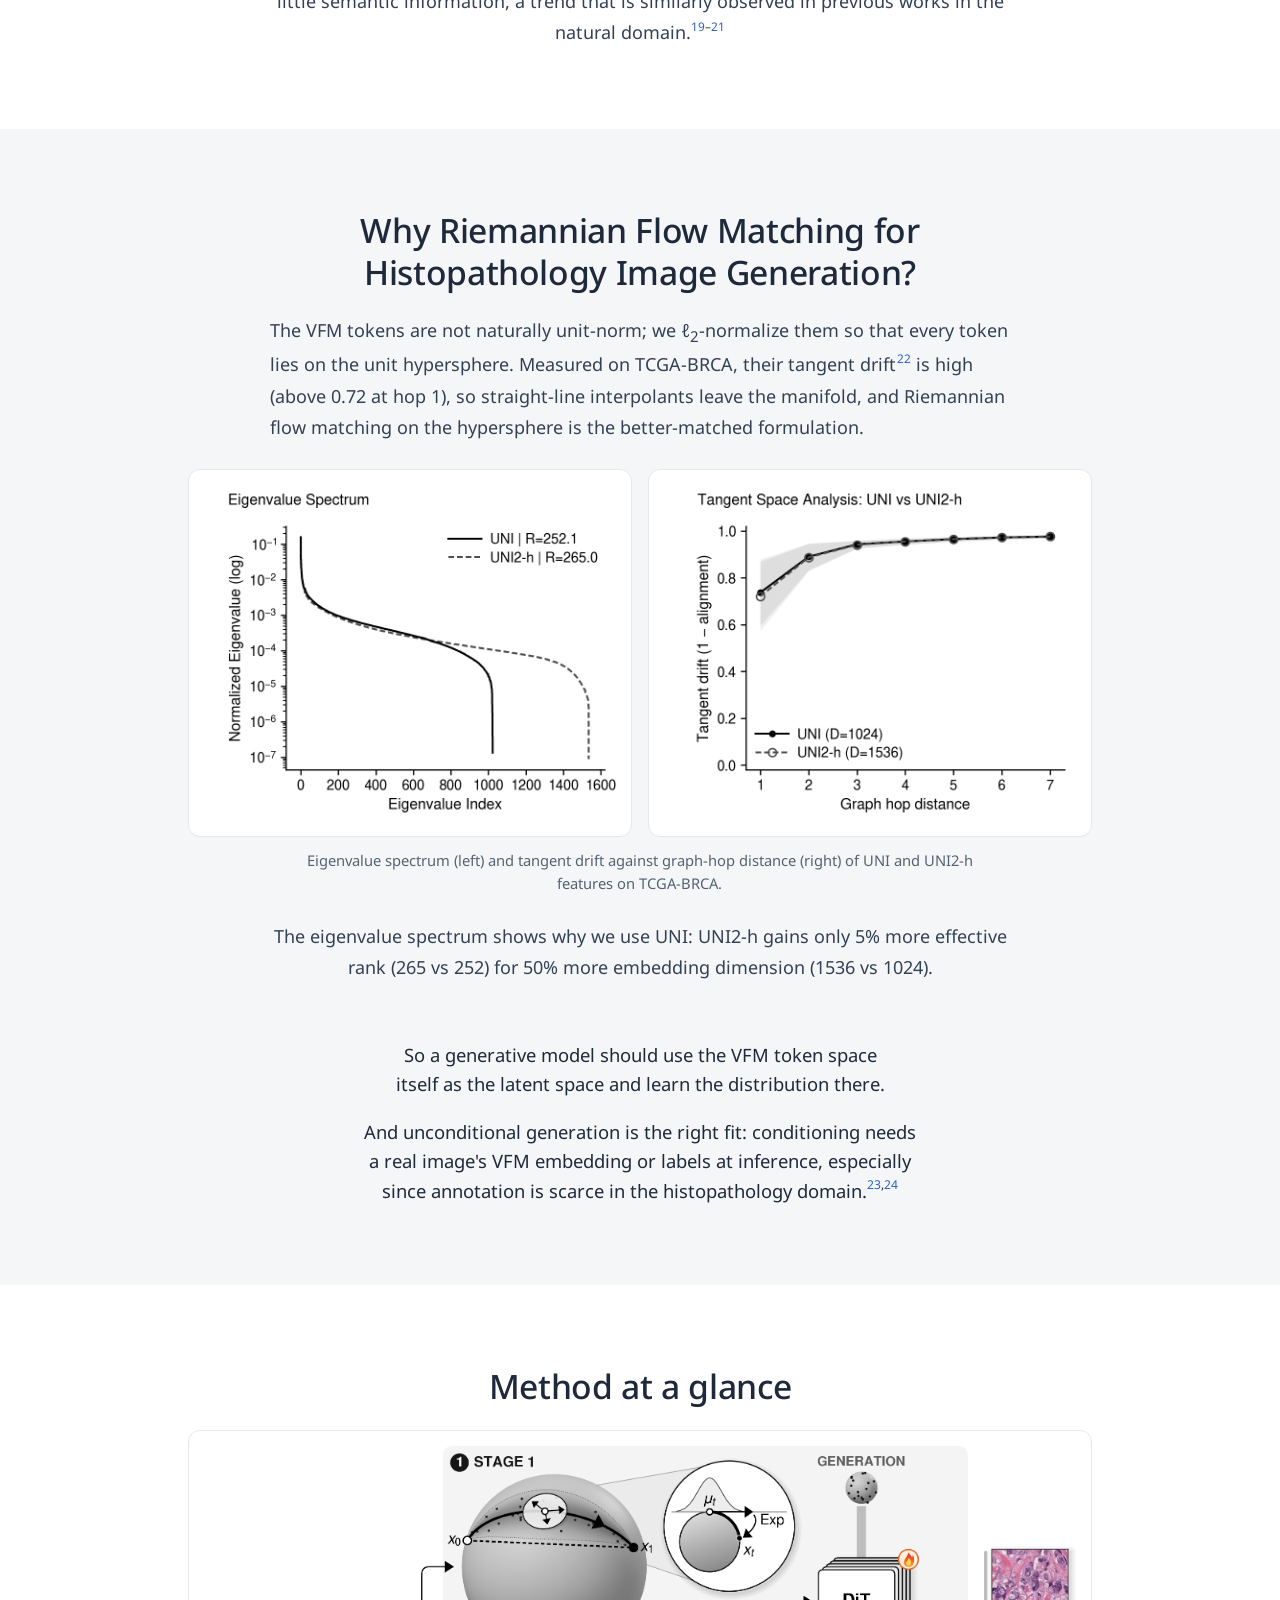
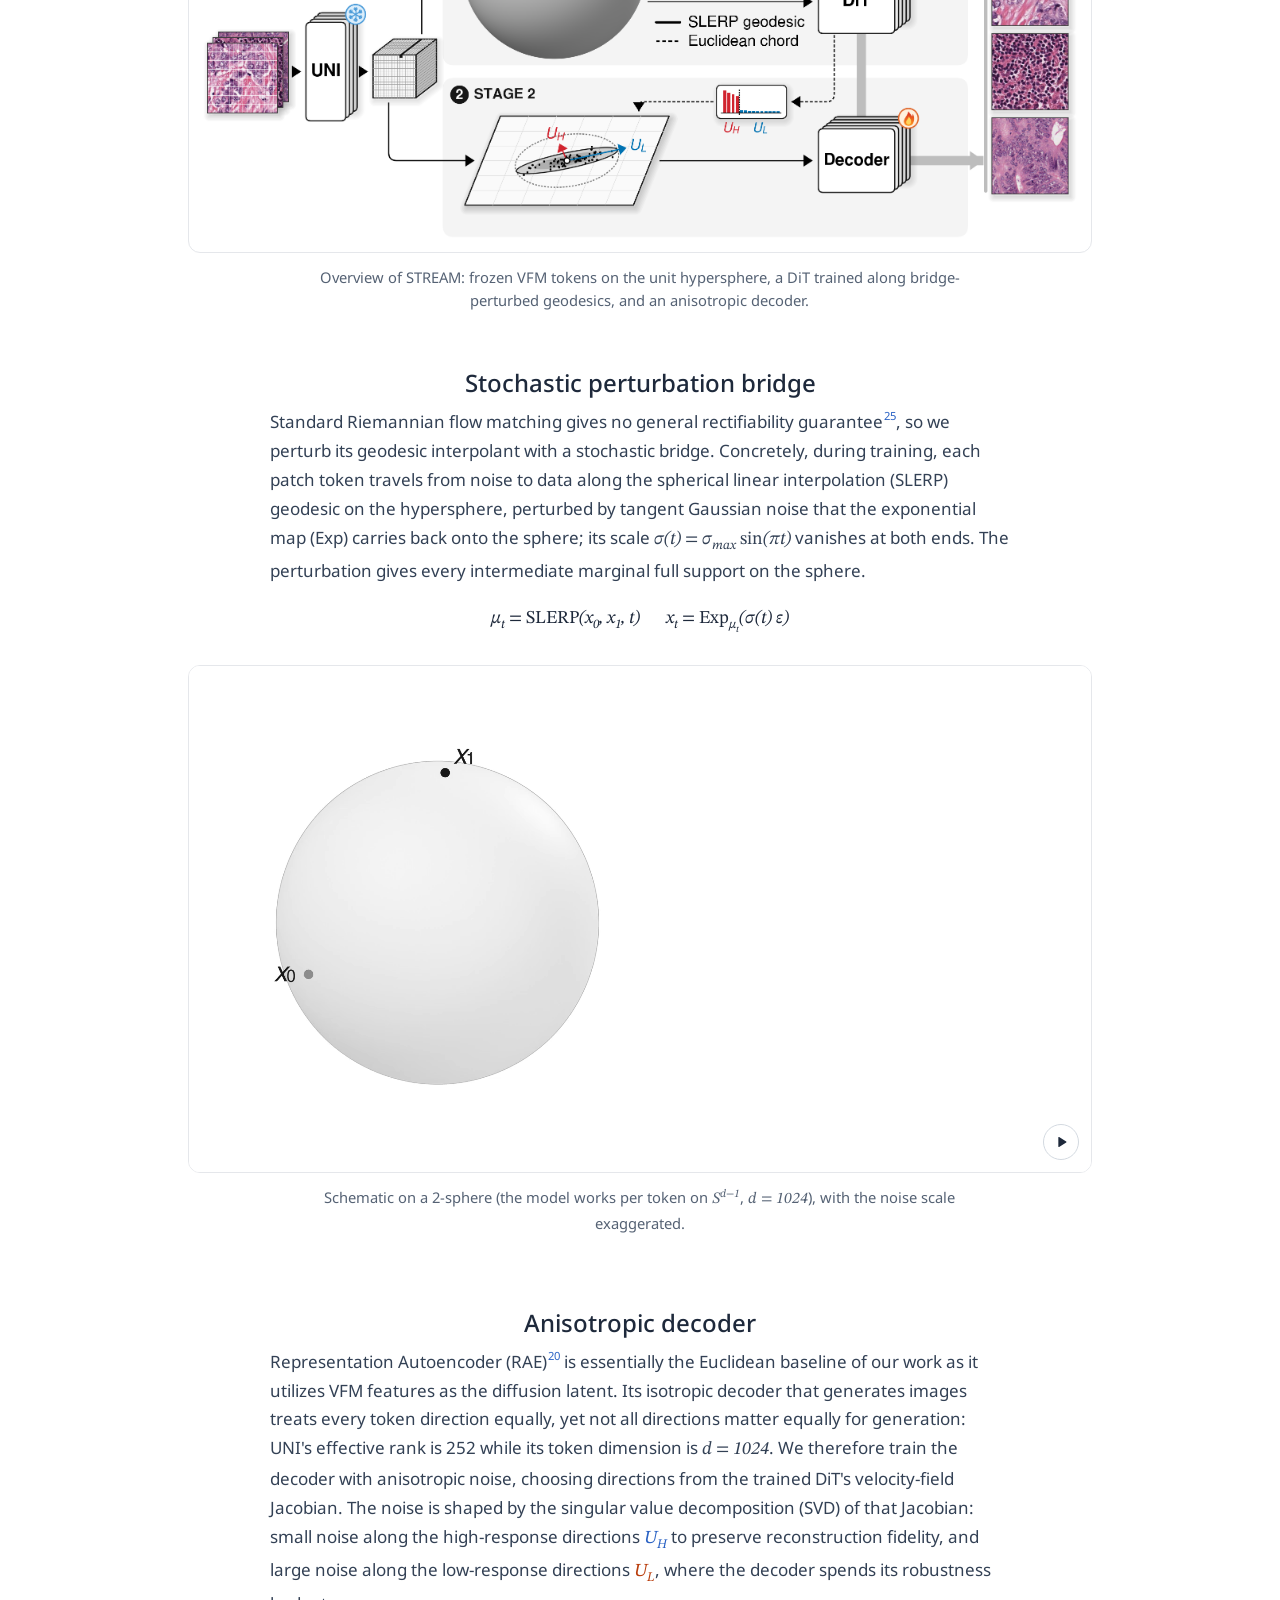
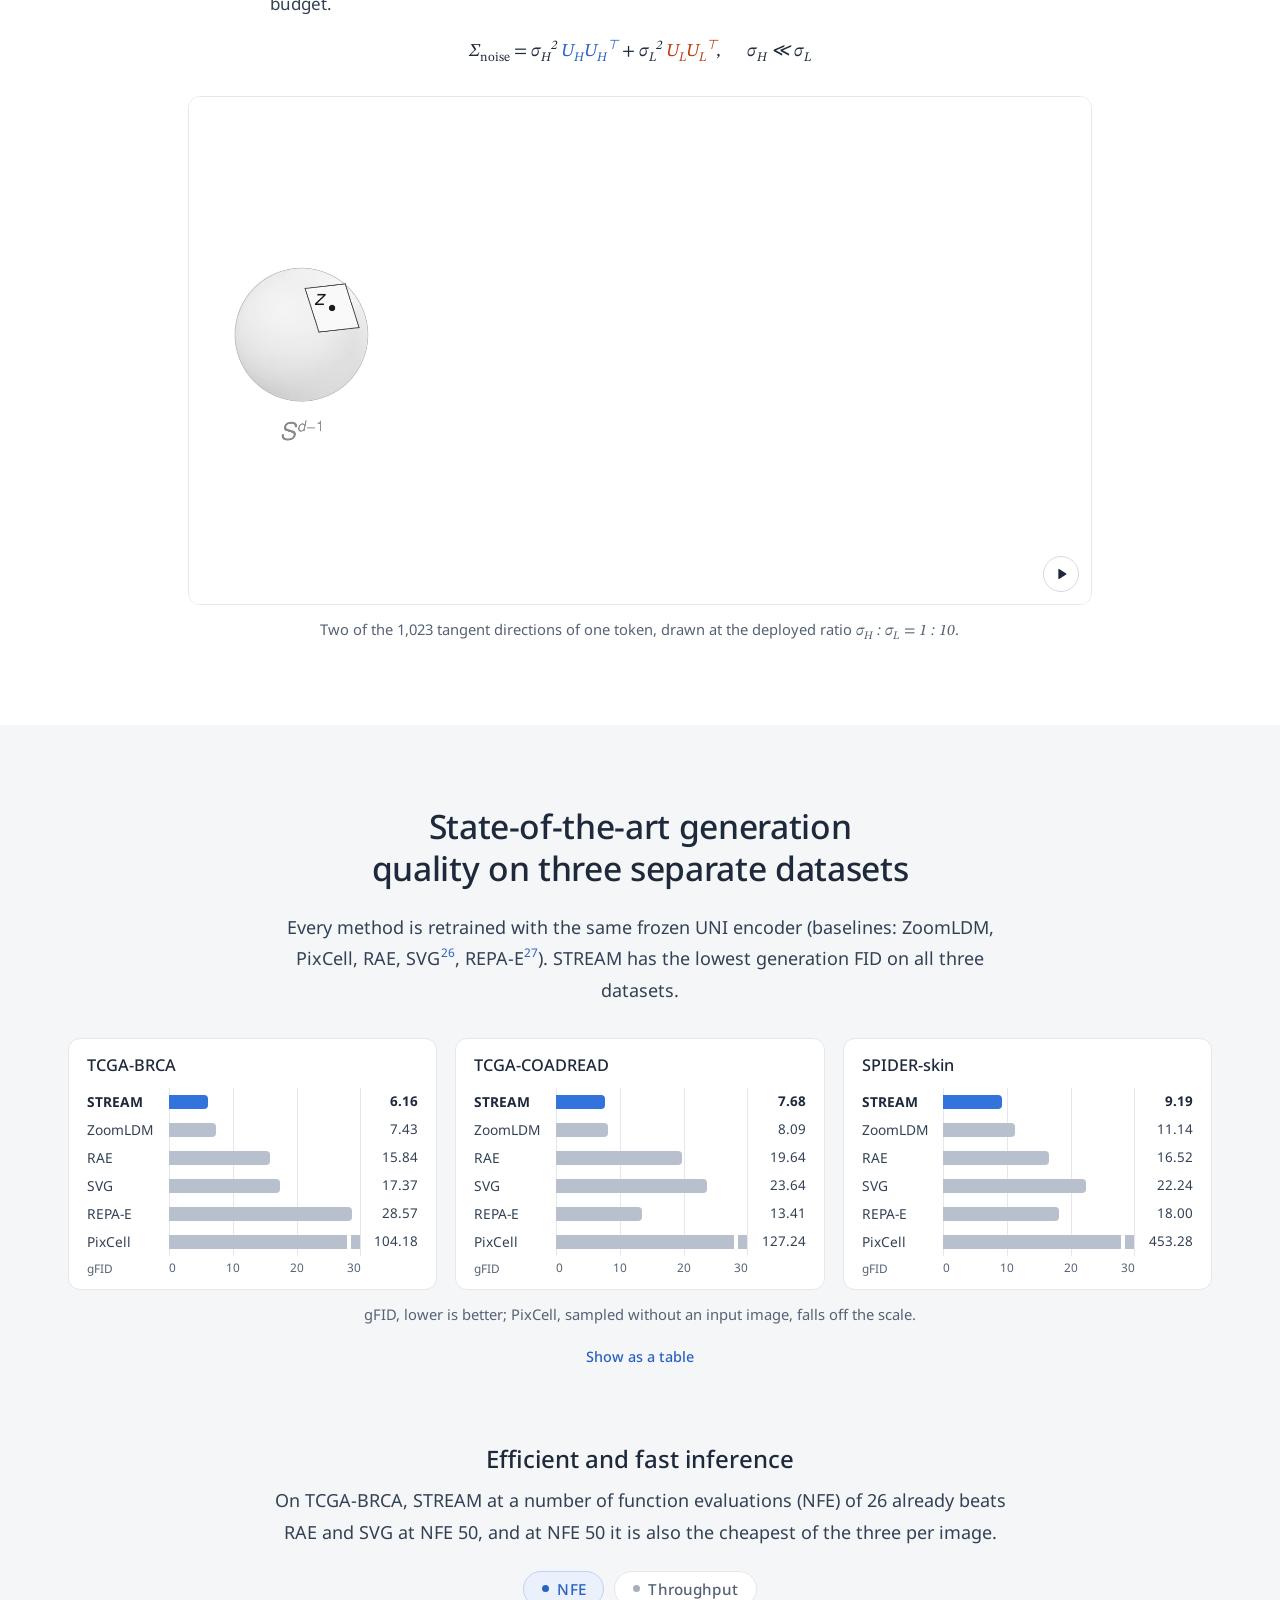
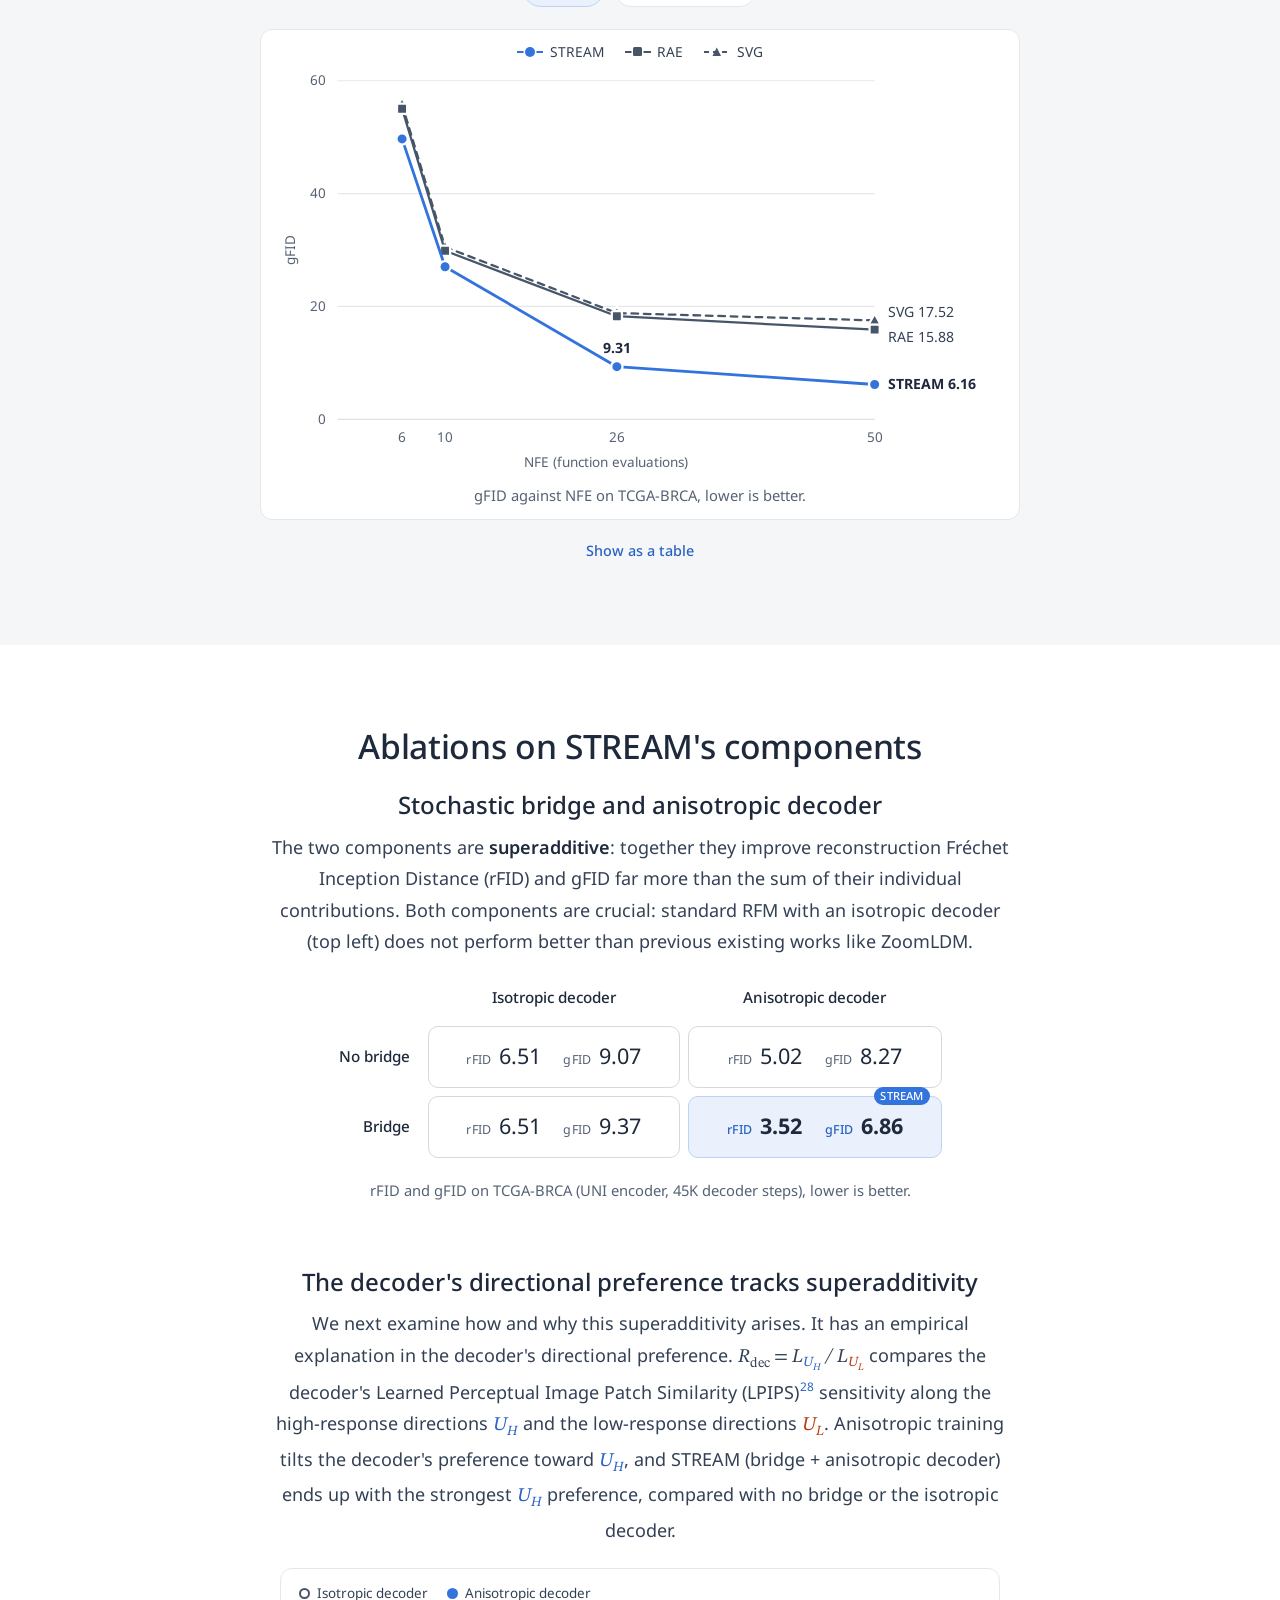
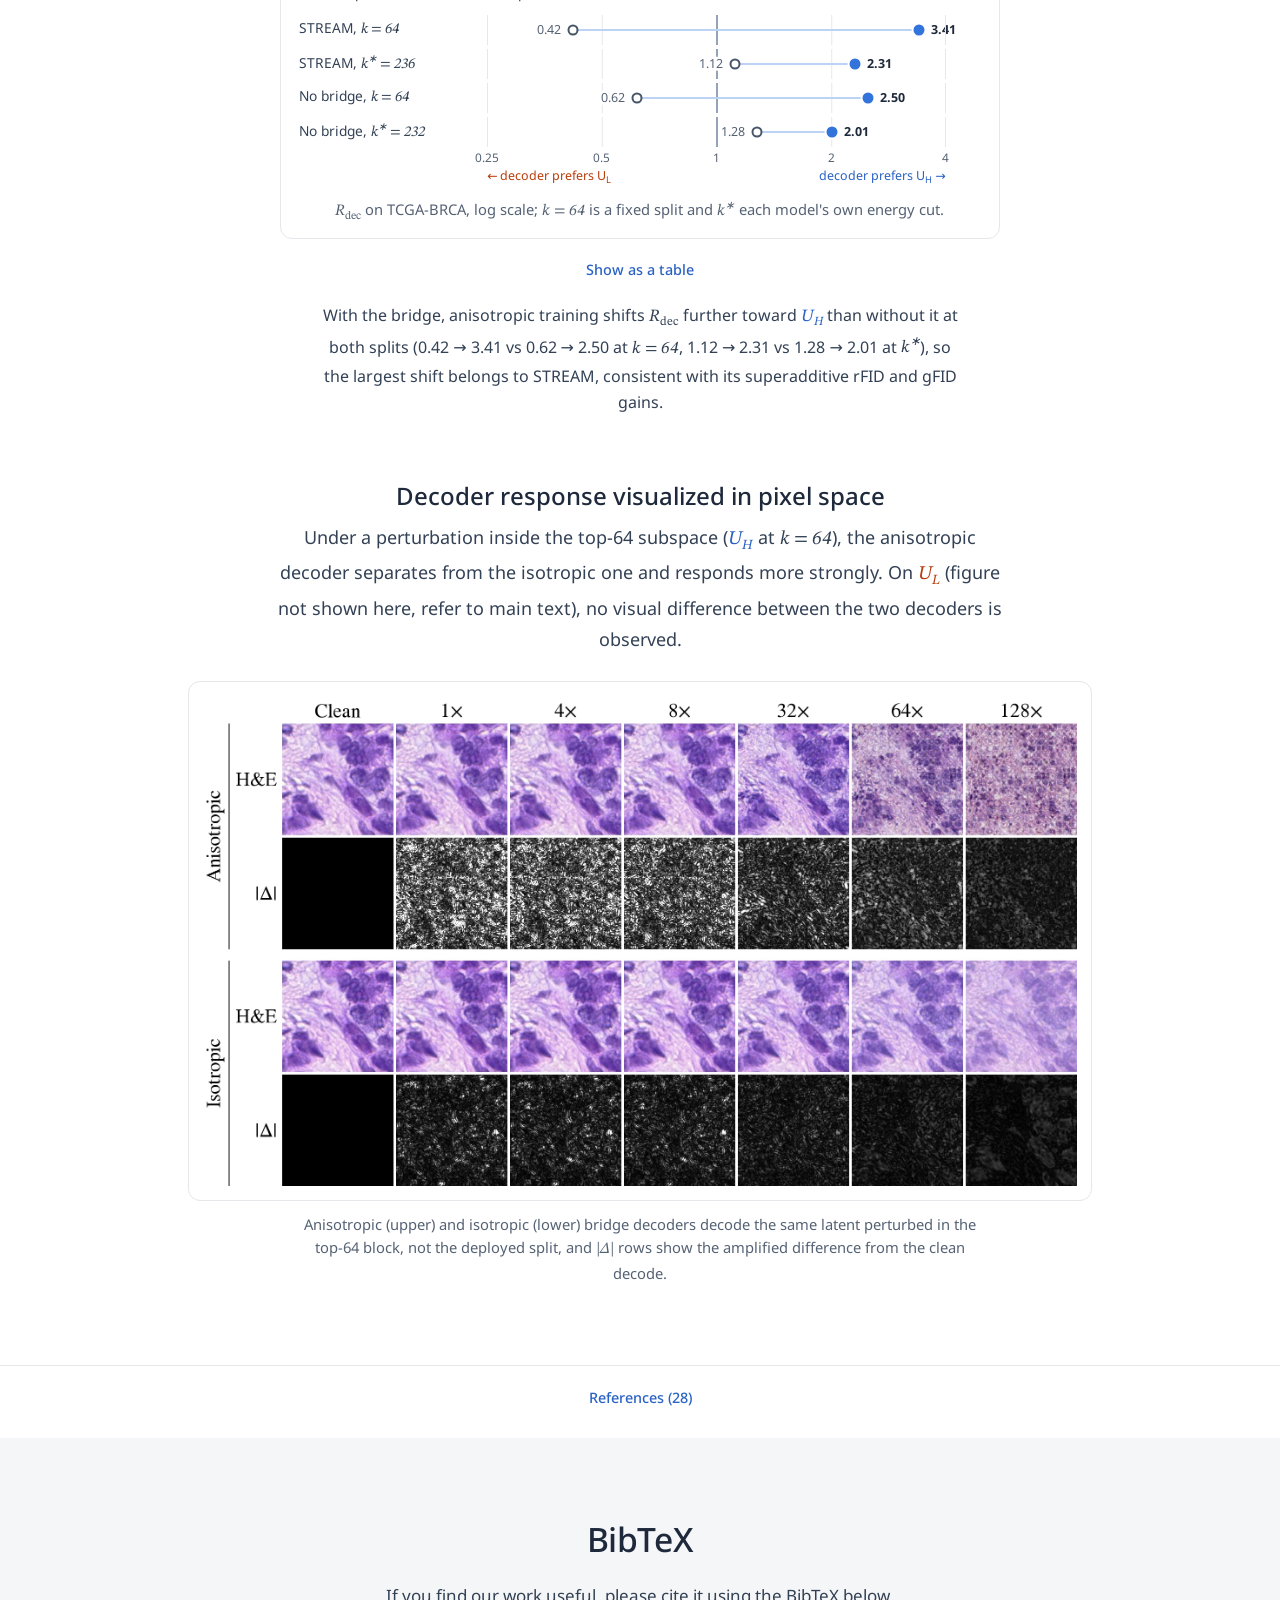
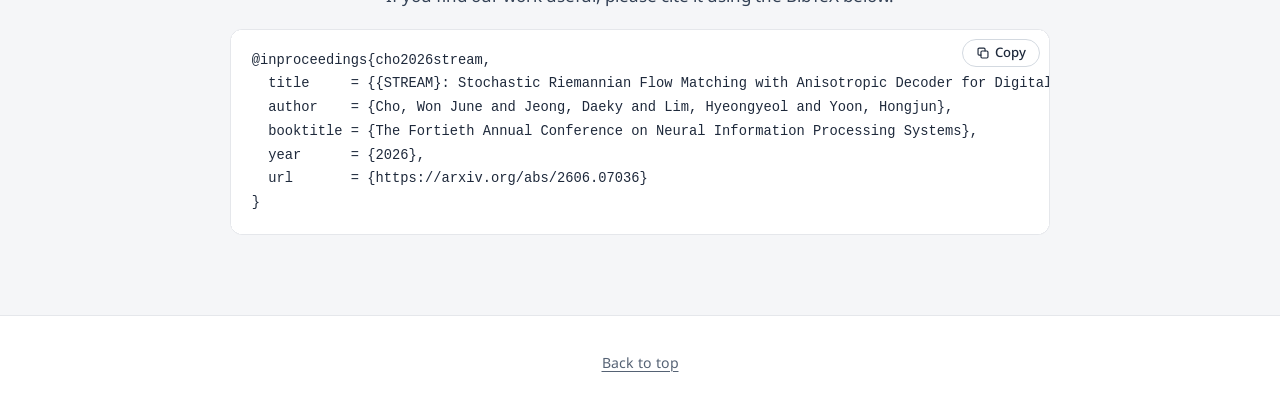
==== commit b43beacf: "Code button links to deepnoid-ai/STREAM; U_L pixel-figure note" ====
--- a/index.html
+++ b/index.html
@@ -47,8 +47,7 @@
         </a>
       </li>
       <li>
-        <!-- TODO: GitHub repository URL -->
-        <a class="btn is-soon" href="#" data-todo="code" aria-disabled="true" title="Coming soon">
+        <a class="btn" href="https://github.com/deepnoid-ai/STREAM" title="Code (release coming soon)">
           <svg viewBox="0 0 24 24" fill="currentColor" aria-hidden="true"><path d="M12 .297c-6.63 0-12 5.373-12 12 0 5.303 3.438 9.8 8.205 11.385.6.113.82-.258.82-.577 0-.285-.01-1.04-.015-2.04-3.338.724-4.042-1.61-4.042-1.61C4.422 18.07 3.633 17.7 3.633 17.7c-1.087-.744.084-.729.084-.729 1.205.084 1.838 1.236 1.838 1.236 1.07 1.835 2.809 1.305 3.495.998.108-.776.417-1.305.76-1.605-2.665-.3-5.466-1.332-5.466-5.93 0-1.31.465-2.38 1.235-3.22-.135-.303-.54-1.523.105-3.176 0 0 1.005-.322 3.3 1.23.96-.267 1.98-.399 3-.405 1.02.006 2.04.138 3 .405 2.28-1.552 3.285-1.23 3.285-1.23.645 1.653.24 2.873.12 3.176.765.84 1.23 1.91 1.23 3.22 0 4.61-2.805 5.625-5.475 5.92.42.36.81 1.096.81 2.22 0 1.606-.015 2.896-.015 3.286 0 .315.21.69.825.57C20.565 22.092 24 17.592 24 12.297c0-6.627-5.373-12-12-12"/></svg>
           <span>Code</span><span class="soon" aria-hidden="true">soon</span><span class="sr-only soon-sr"> (coming soon)</span>
         </a>
@@ -516,7 +515,7 @@
 
       <h3 class="sub-title">Decoder response visualized in pixel space</h3>
       <div class="prose">
-        <p class="lead center">Under a perturbation inside the top-64 subspace (<span class="math sub-u">U<sub>H</sub></span> at <span class="math"><i>k</i> = 64</span>), the anisotropic decoder separates from the isotropic one and responds more strongly. On <span class="math sub-l">U<sub>L</sub></span>, the control, no visual difference between the two decoders is observed.</p>
+        <p class="lead center">Under a perturbation inside the top-64 subspace (<span class="math sub-u">U<sub>H</sub></span> at <span class="math"><i>k</i> = 64</span>), the anisotropic decoder separates from the isotropic one and responds more strongly. On <span class="math sub-l">U<sub>L</sub></span> (figure not shown here, refer to main text), no visual difference between the two decoders is observed.</p>
       </div>
       <figure class="fig-img fig-pixel">
         <a href="assets/img/dirlip_top64.jpg" class="fig-zoom" aria-label="Open the full-resolution figure">
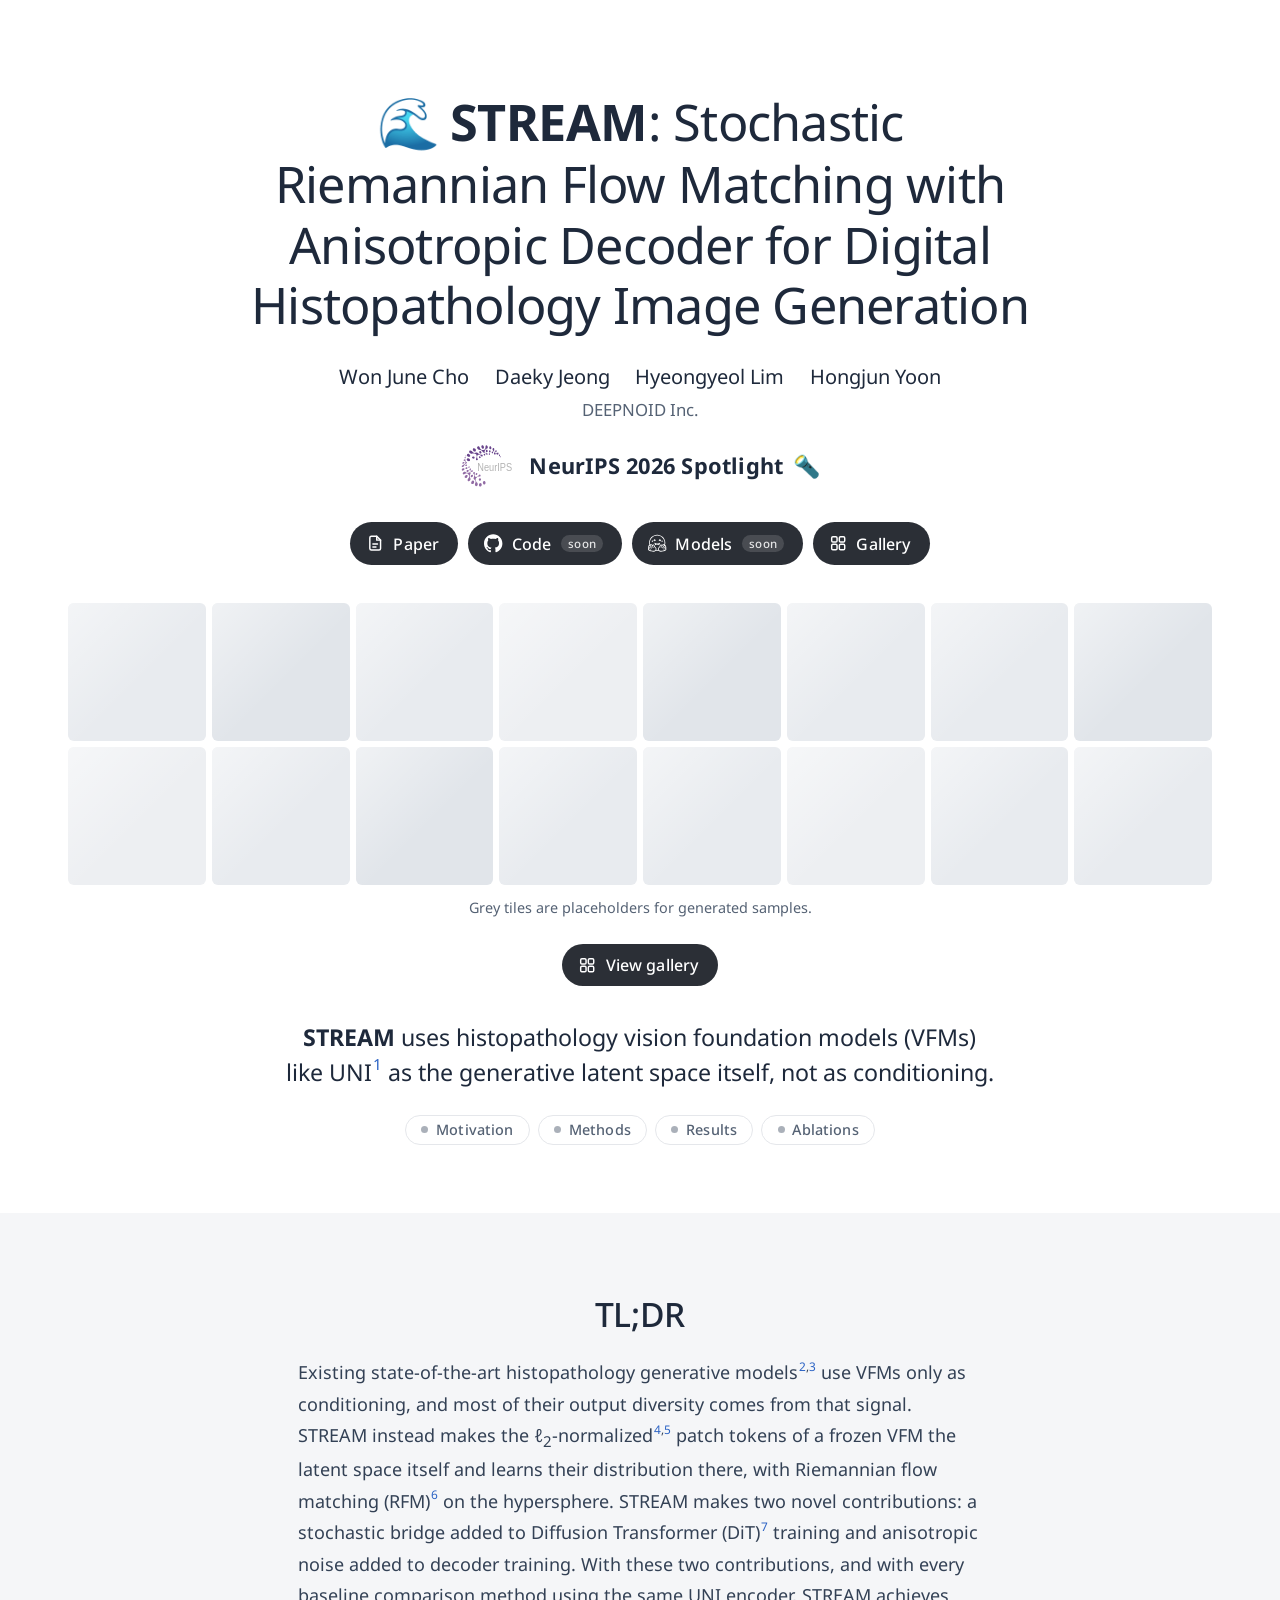
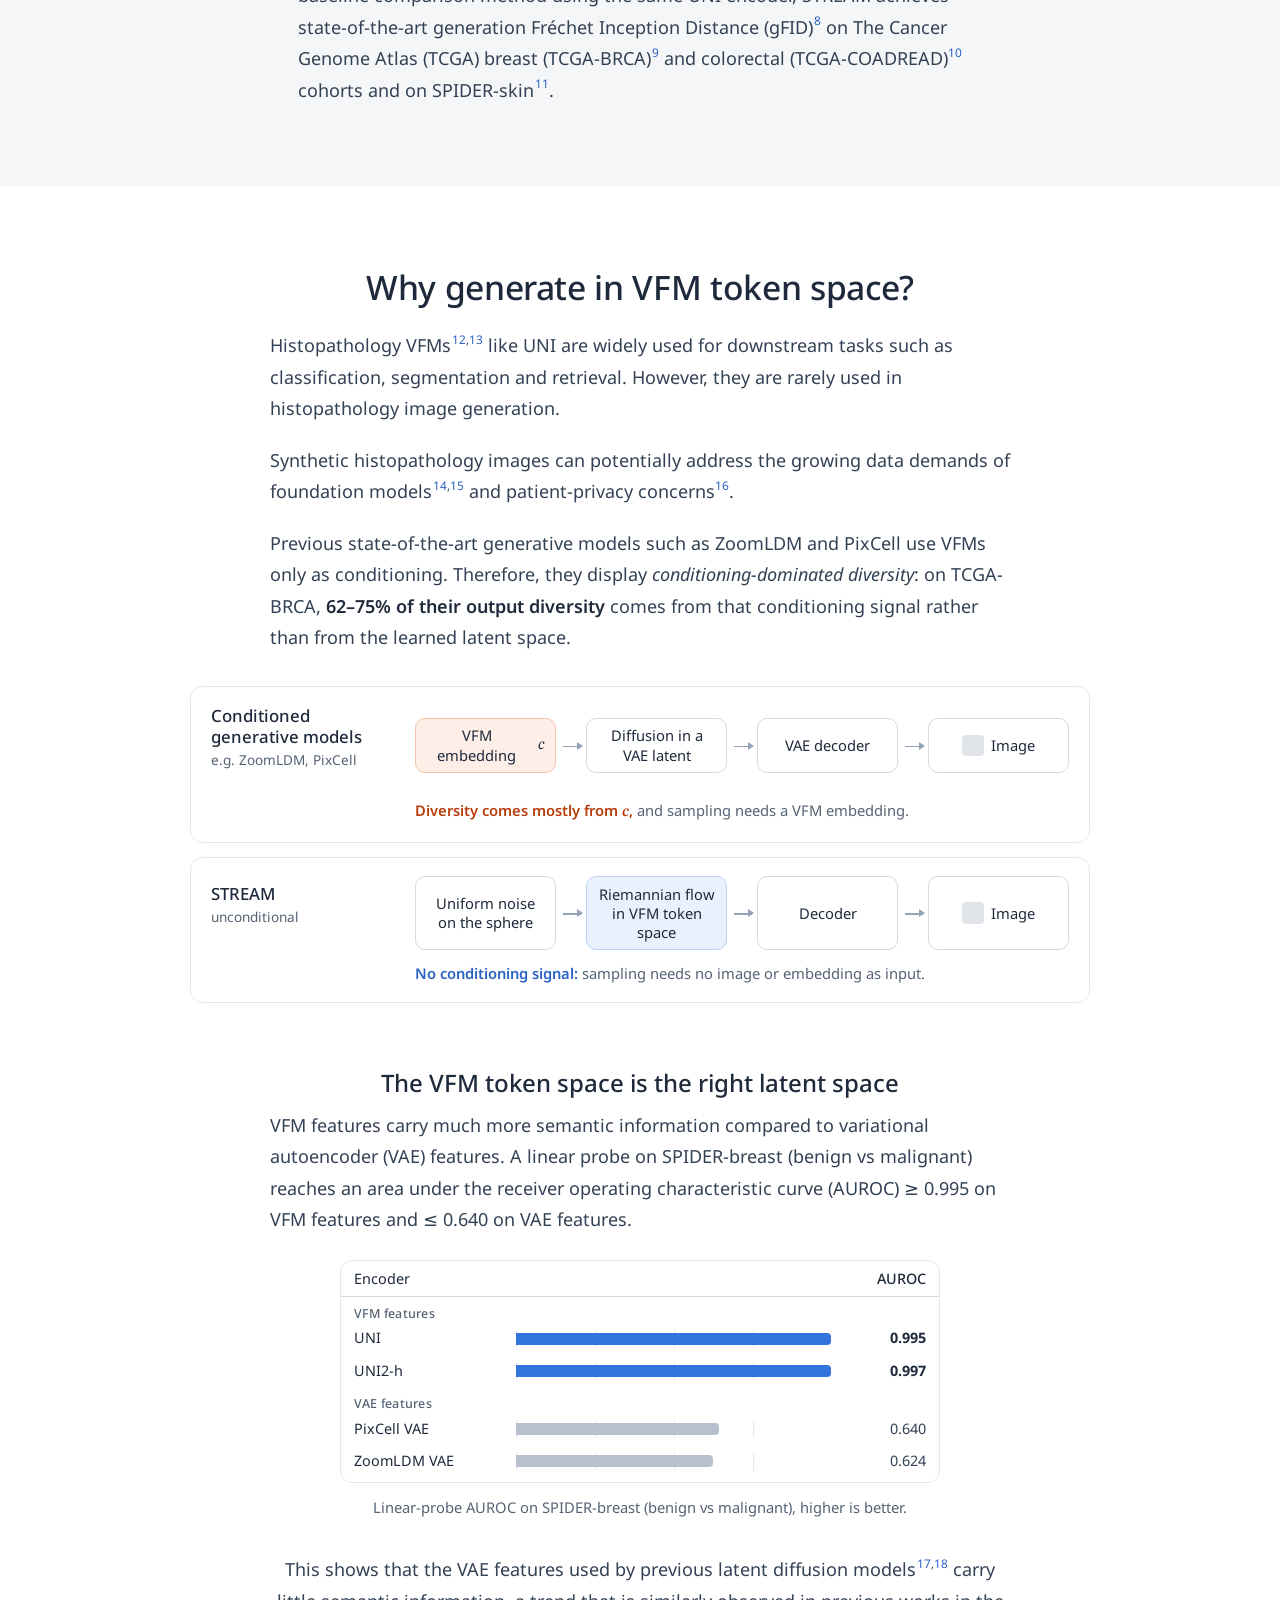
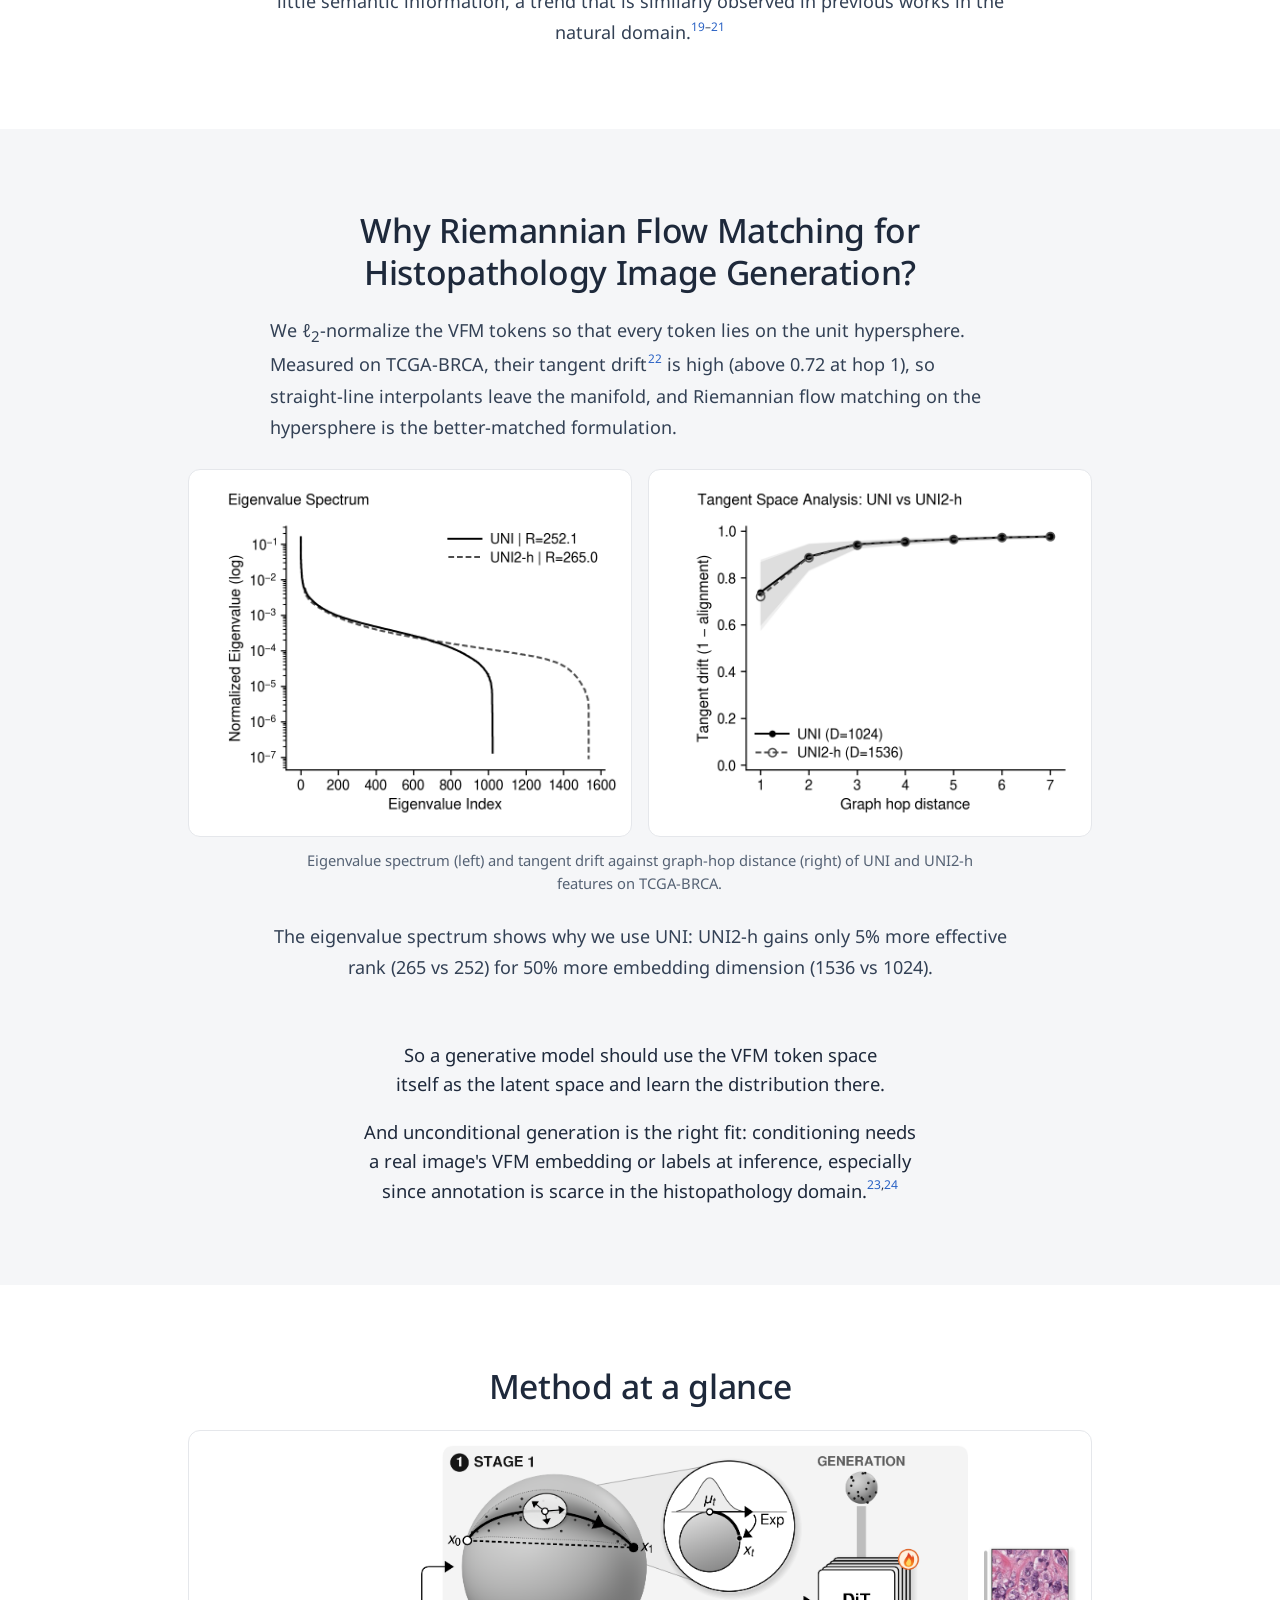
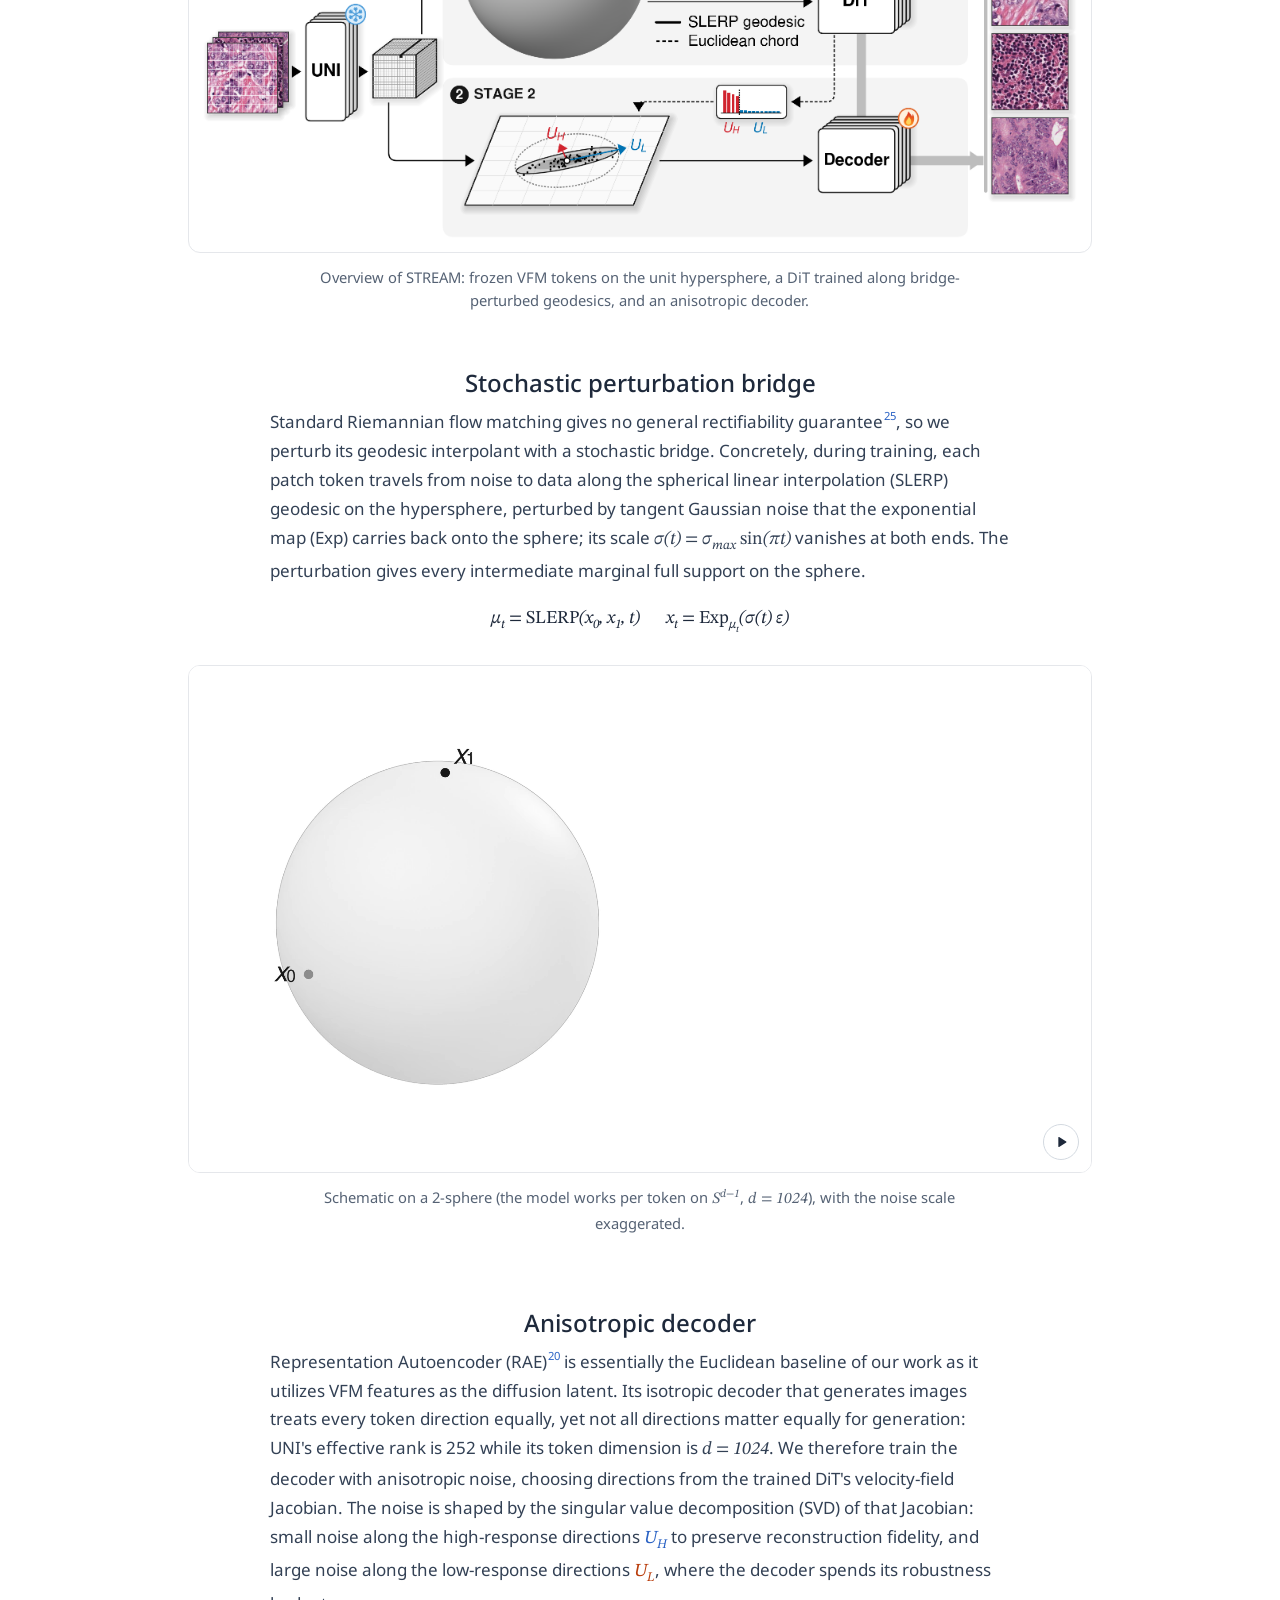
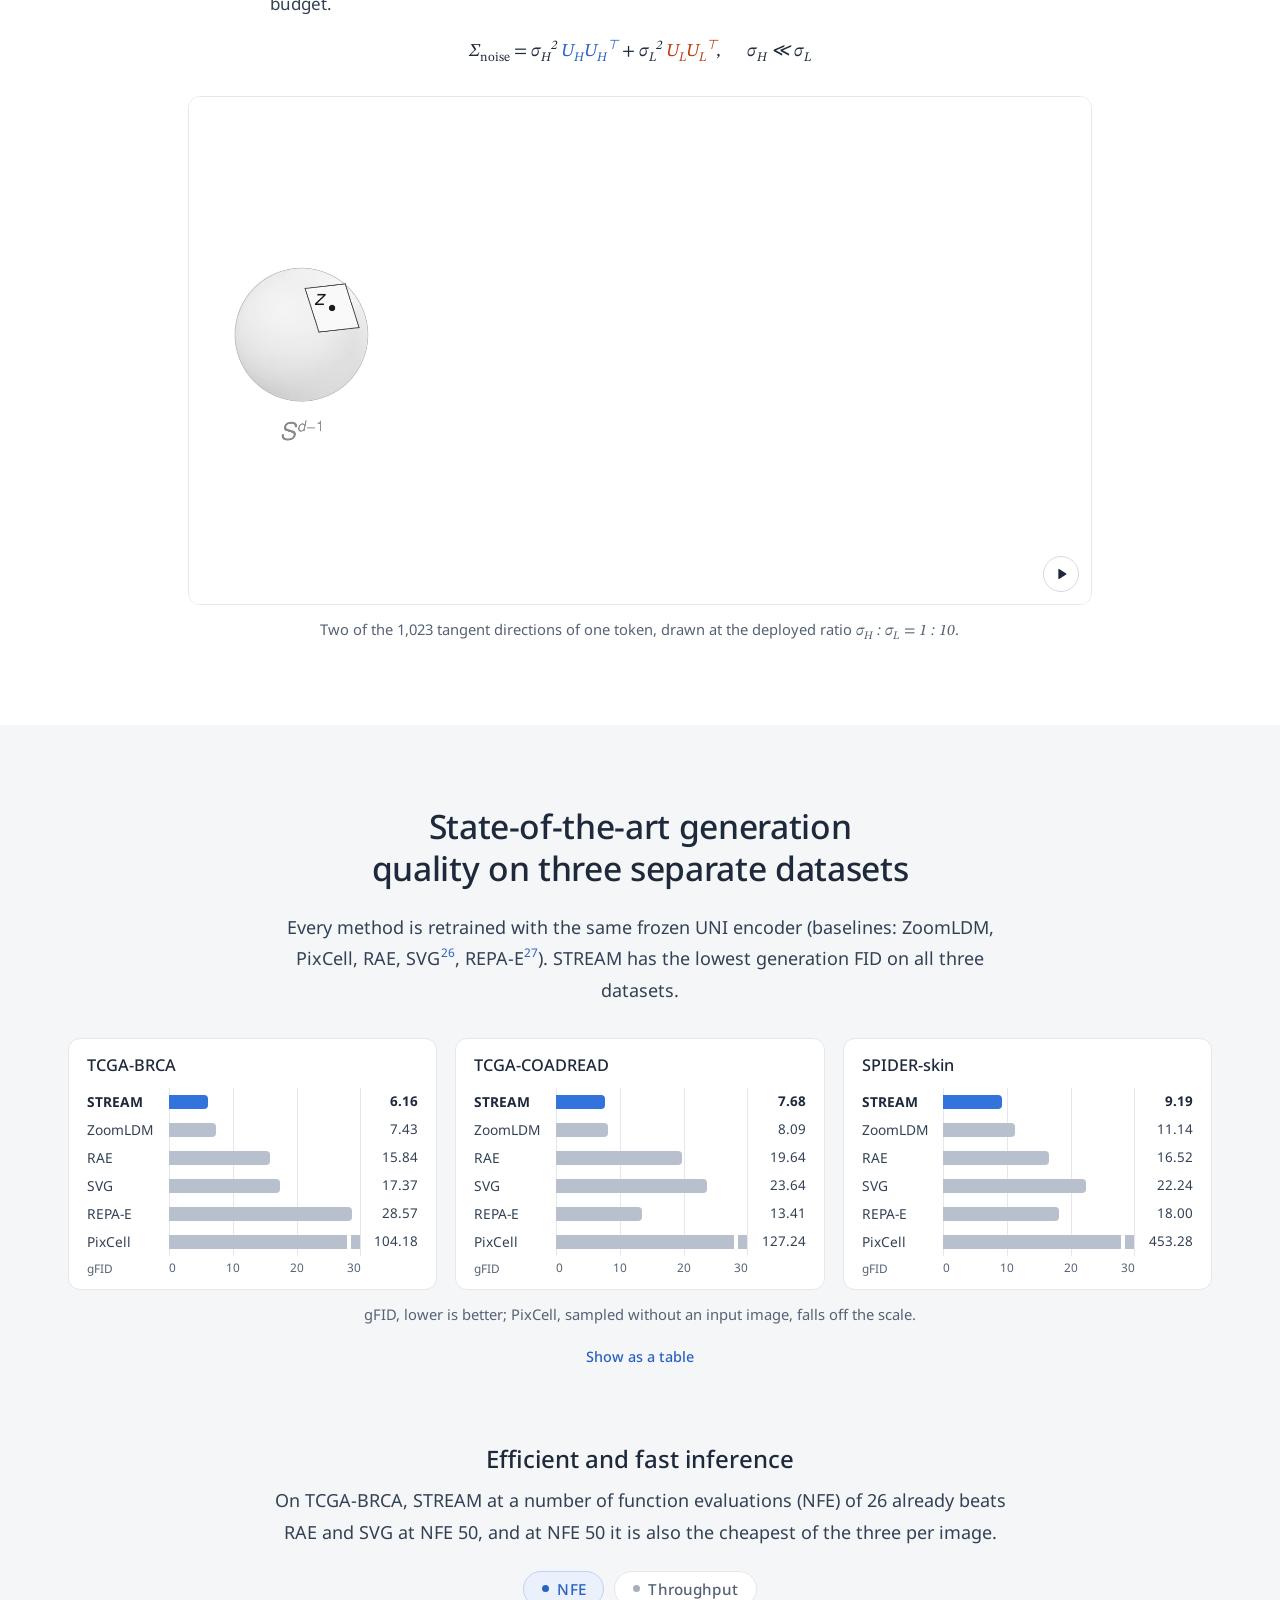
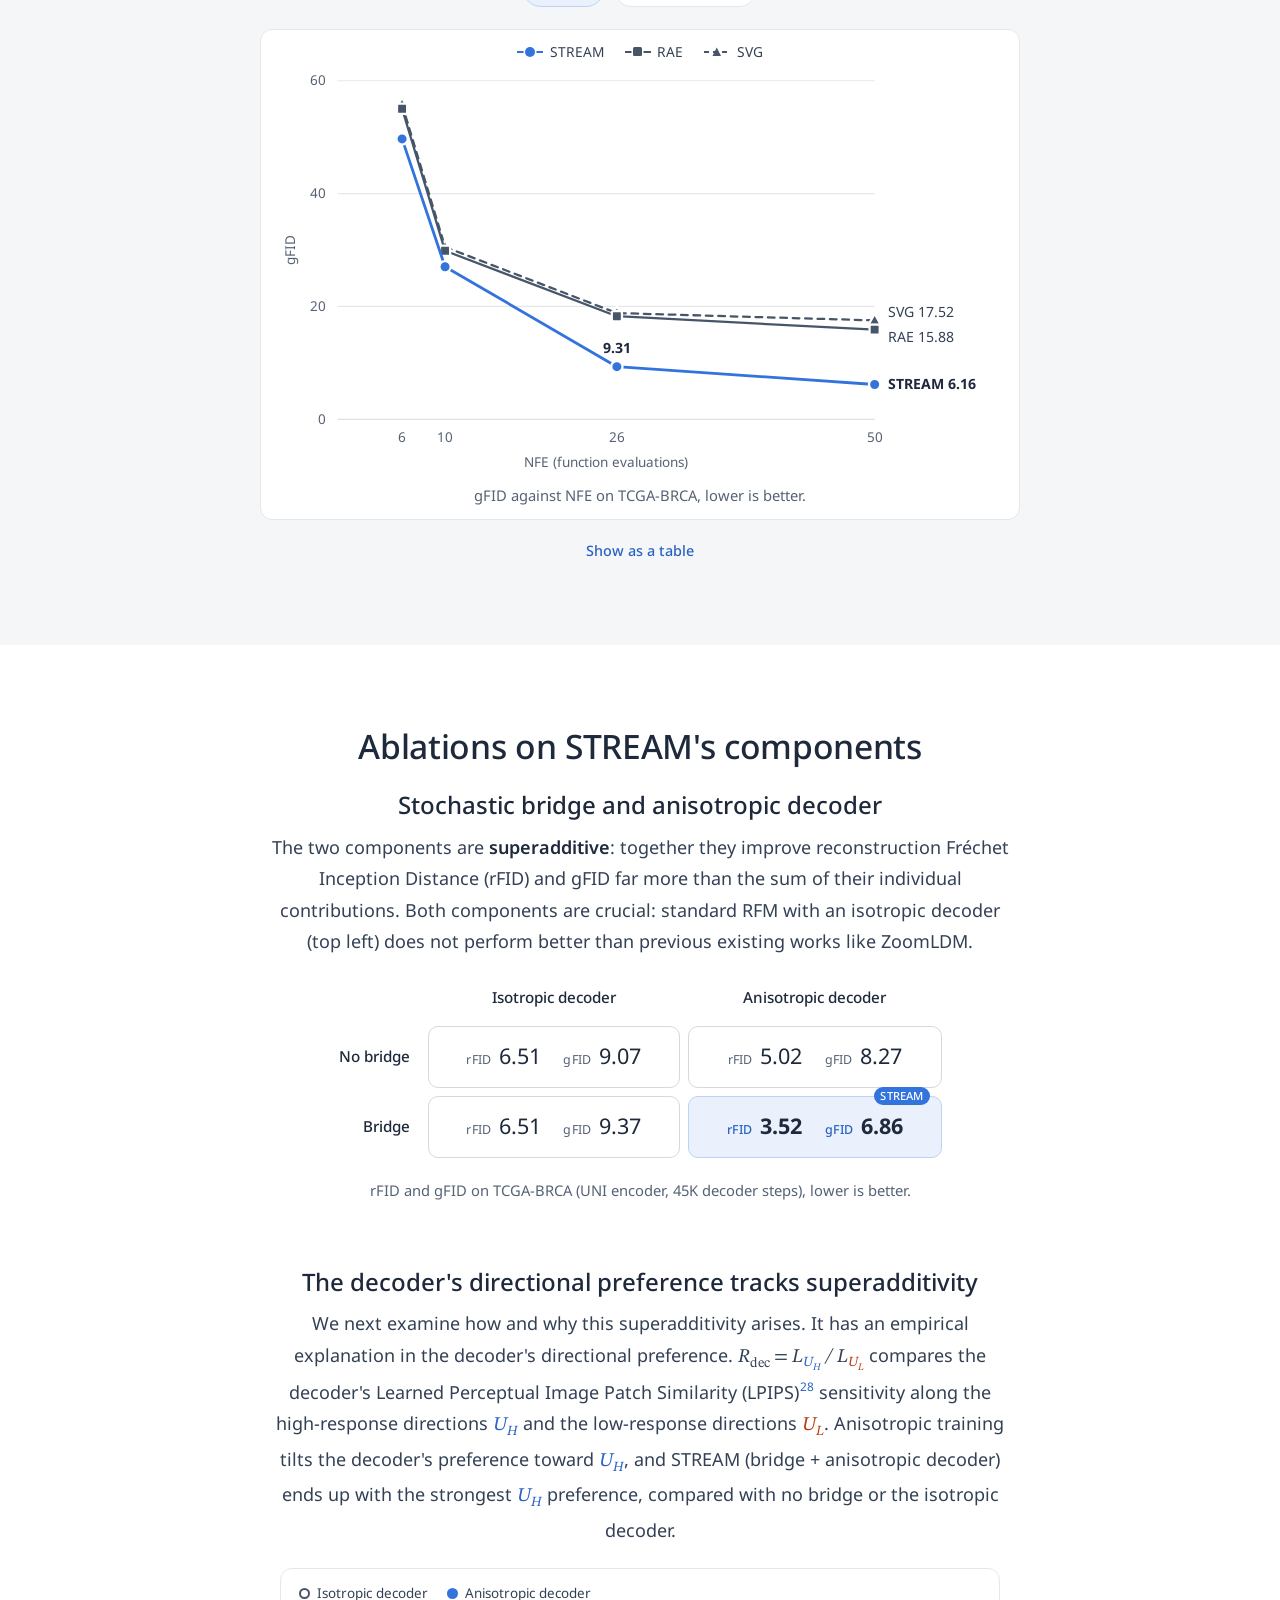
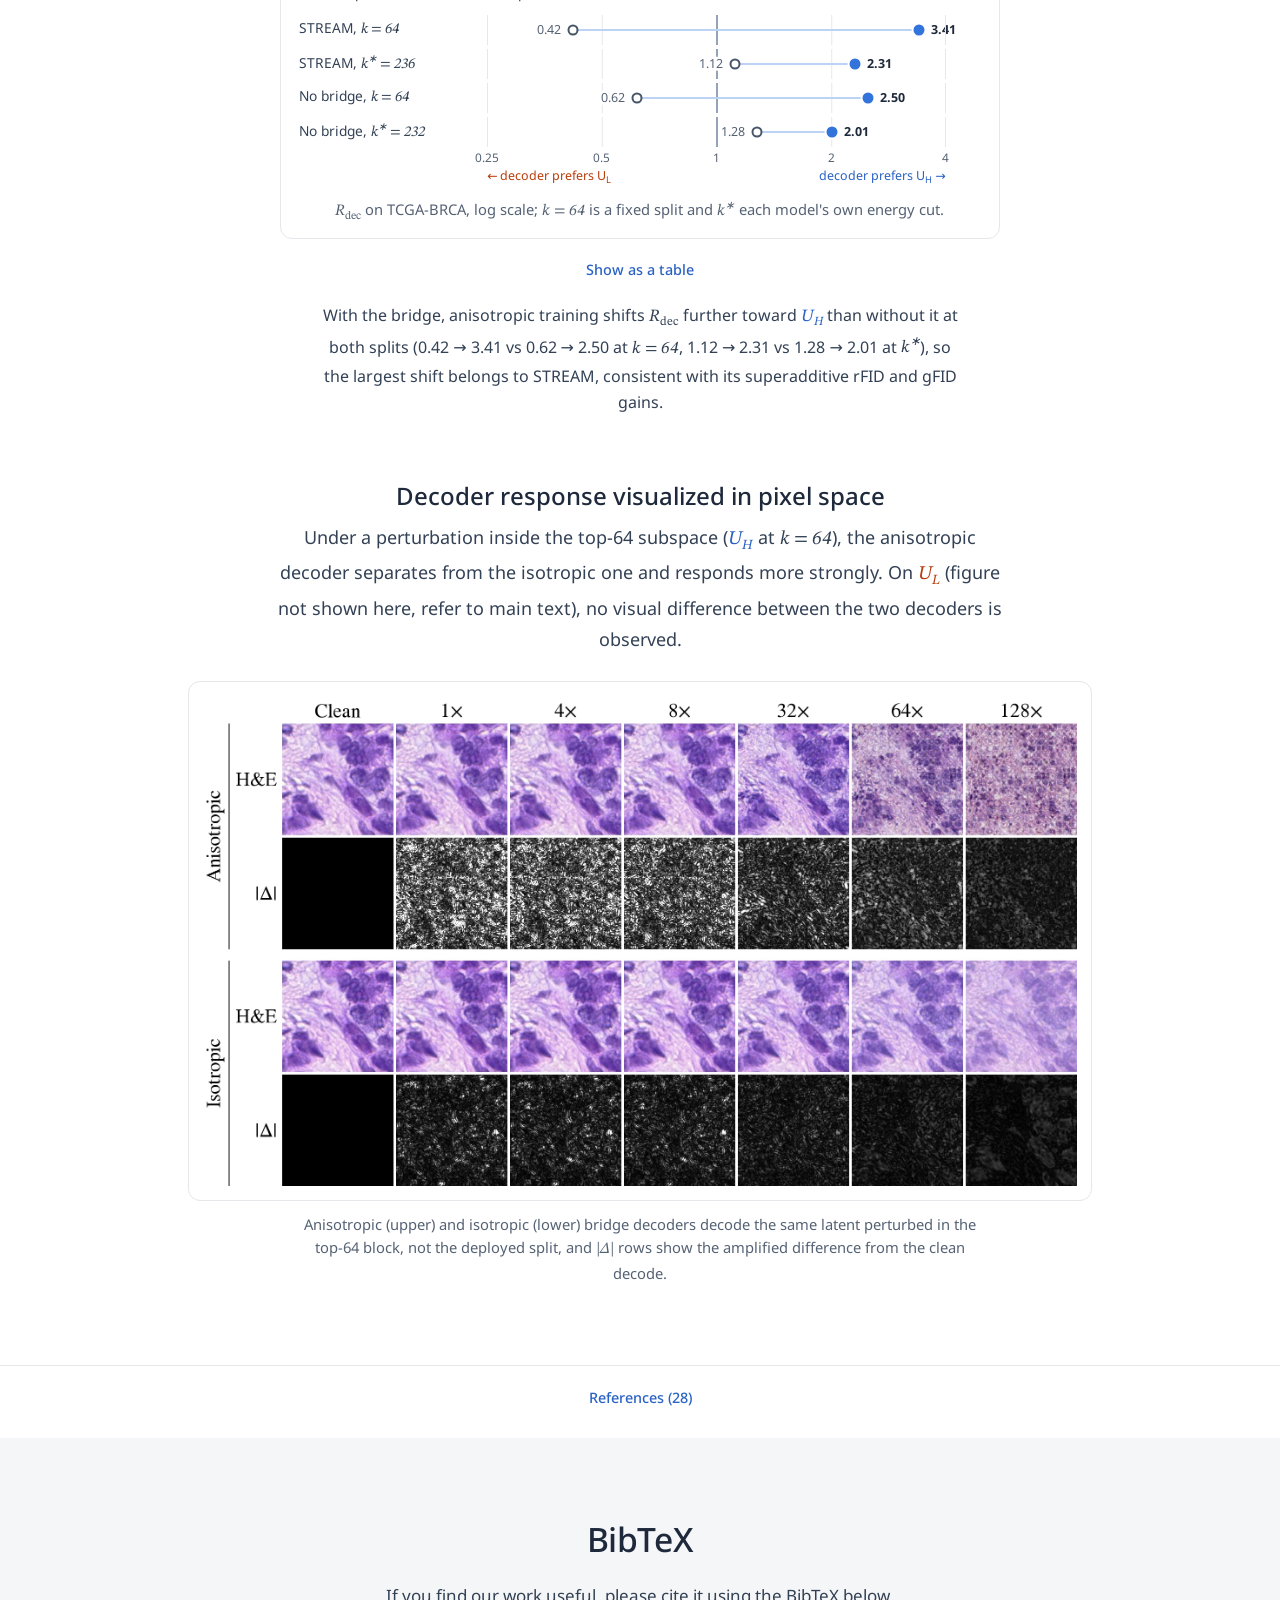
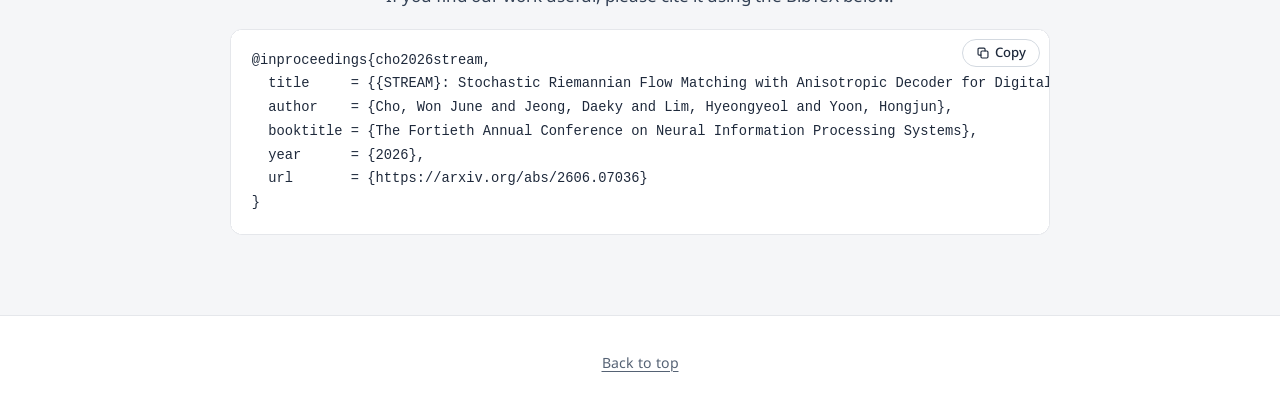
==== commit d2579fda: "RFM lead: we l2-normalize the VFM tokens" ====
--- a/index.html
+++ b/index.html
@@ -167,7 +167,7 @@
     <div class="wrap">
       <h2 class="sec-title" id="rfm-title">Why Riemannian Flow Matching for Histopathology Image Generation?</h2>
       <div class="prose">
-        <p class="lead">The VFM tokens are not naturally unit-norm; we ℓ<sub>2</sub>-normalize them so that every token lies on the unit hypersphere. Measured on TCGA-BRCA, their tangent drift<sup class="cite"><a href="#ref-22" aria-label="Reference 22">22</a></sup> is high (above 0.72 at hop 1), so straight-line interpolants leave the manifold, and Riemannian flow matching on the hypersphere is the better-matched formulation.</p>
+        <p class="lead">We ℓ<sub>2</sub>-normalize the VFM tokens so that every token lies on the unit hypersphere. Measured on TCGA-BRCA, their tangent drift<sup class="cite"><a href="#ref-22" aria-label="Reference 22">22</a></sup> is high (above 0.72 at hop 1), so straight-line interpolants leave the manifold, and Riemannian flow matching on the hypersphere is the better-matched formulation.</p>
       </div>
       <!-- Paper Figure 3, author-approved redraw as two panels (assets/img/figure3_spectrum.png, figure3_tangent.png). -->
       <figure class="fig-img fig-pair">
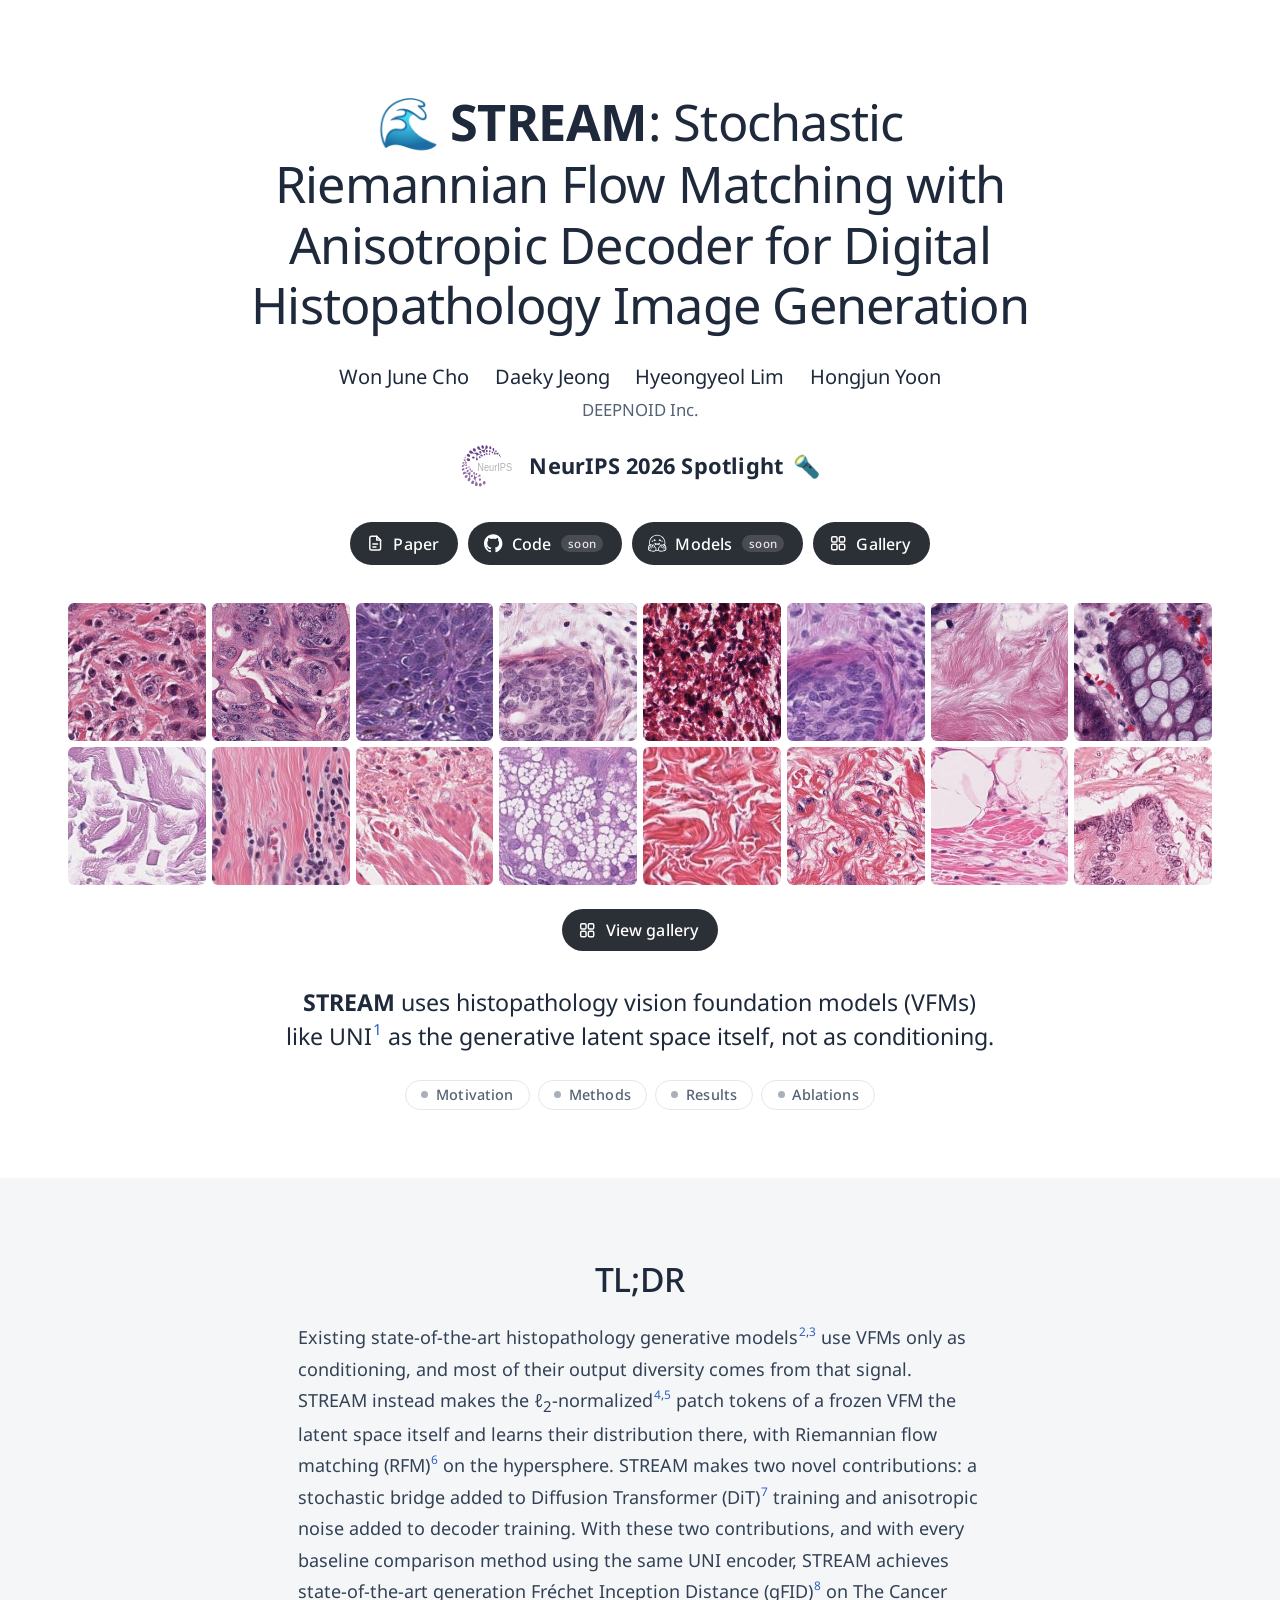
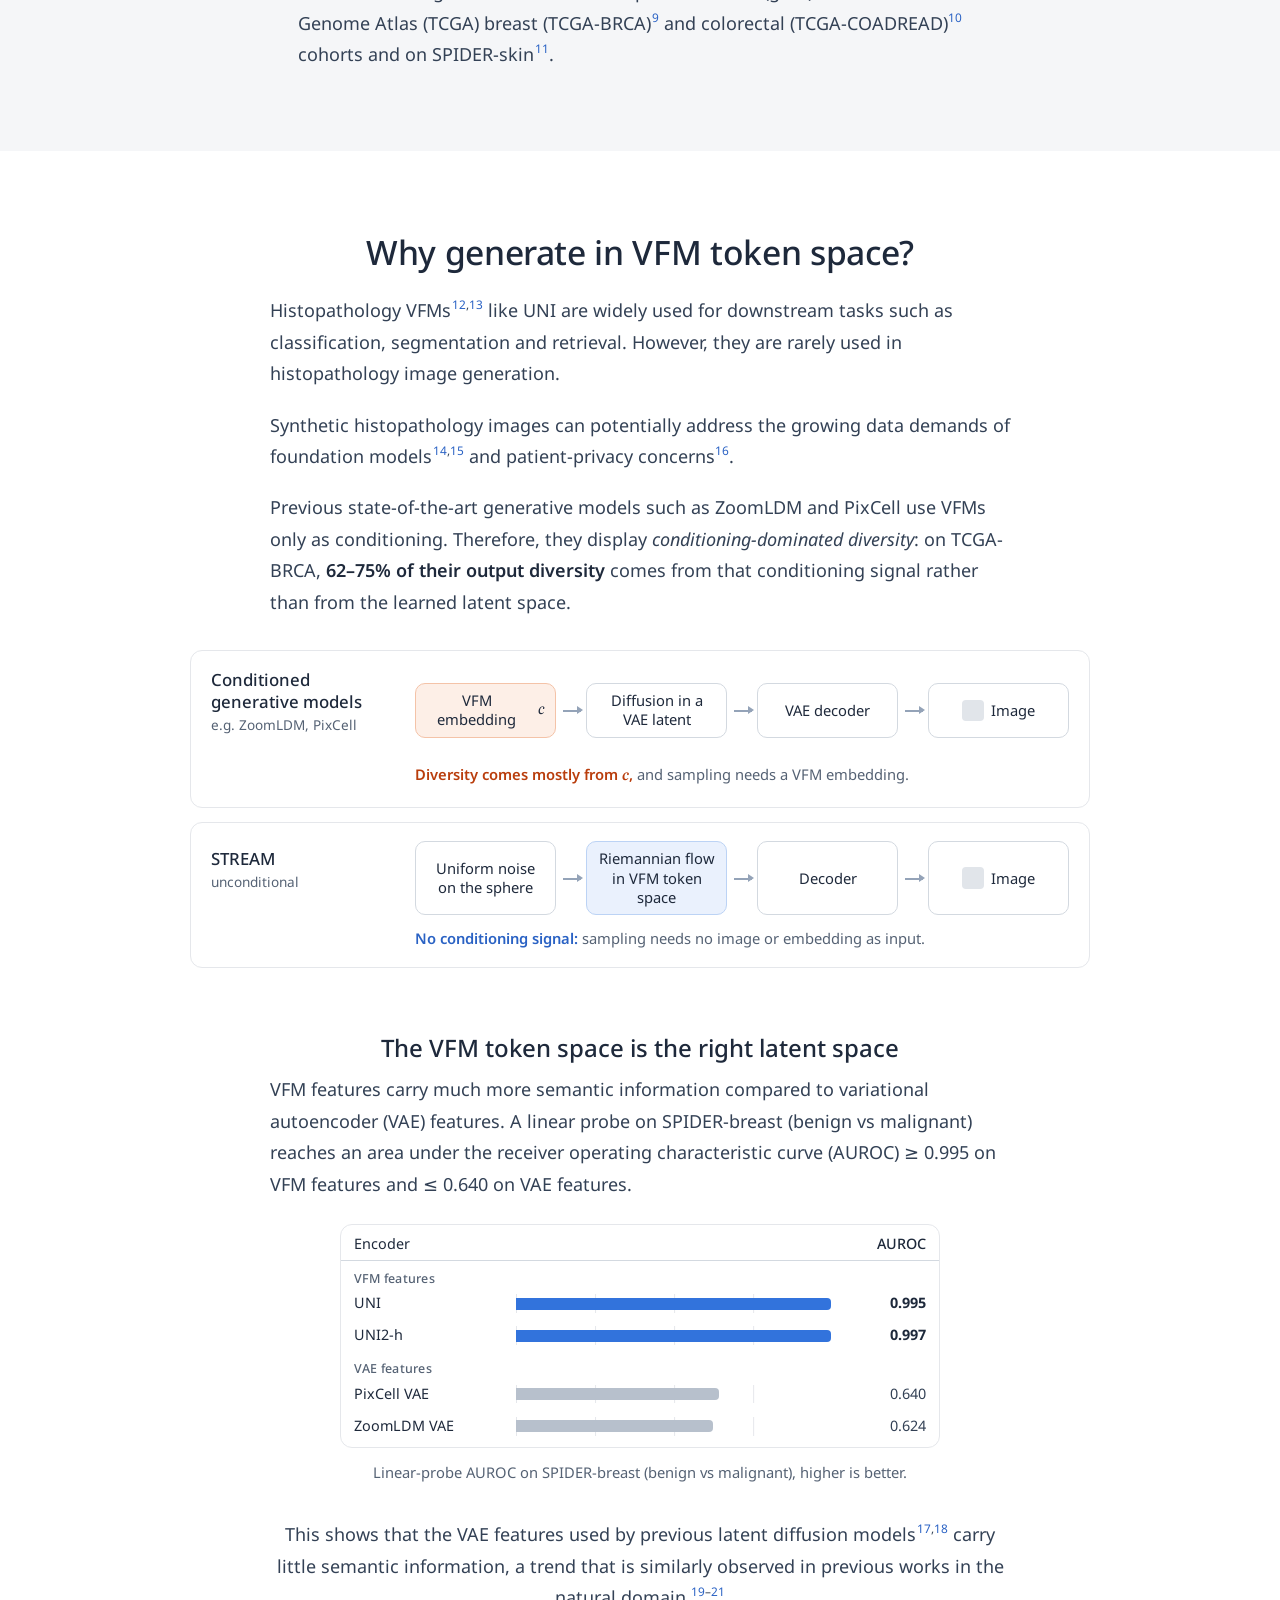
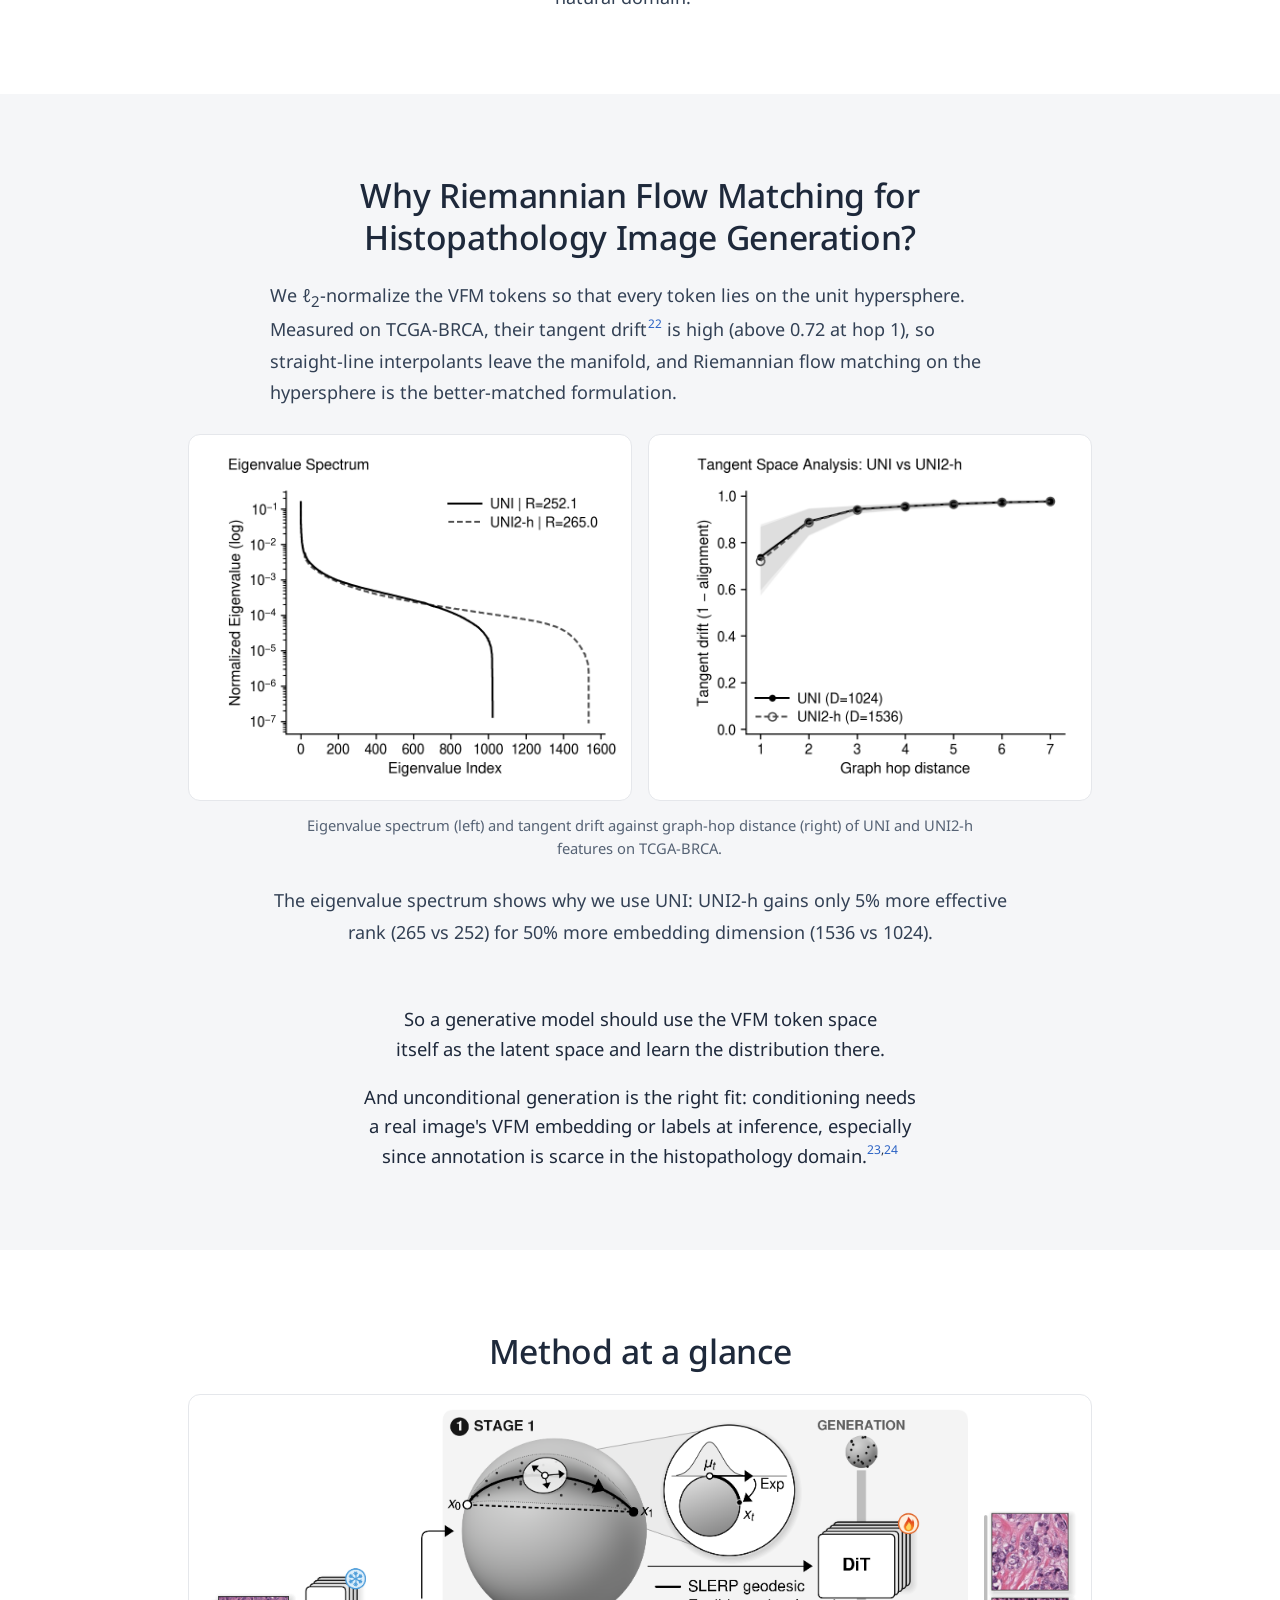
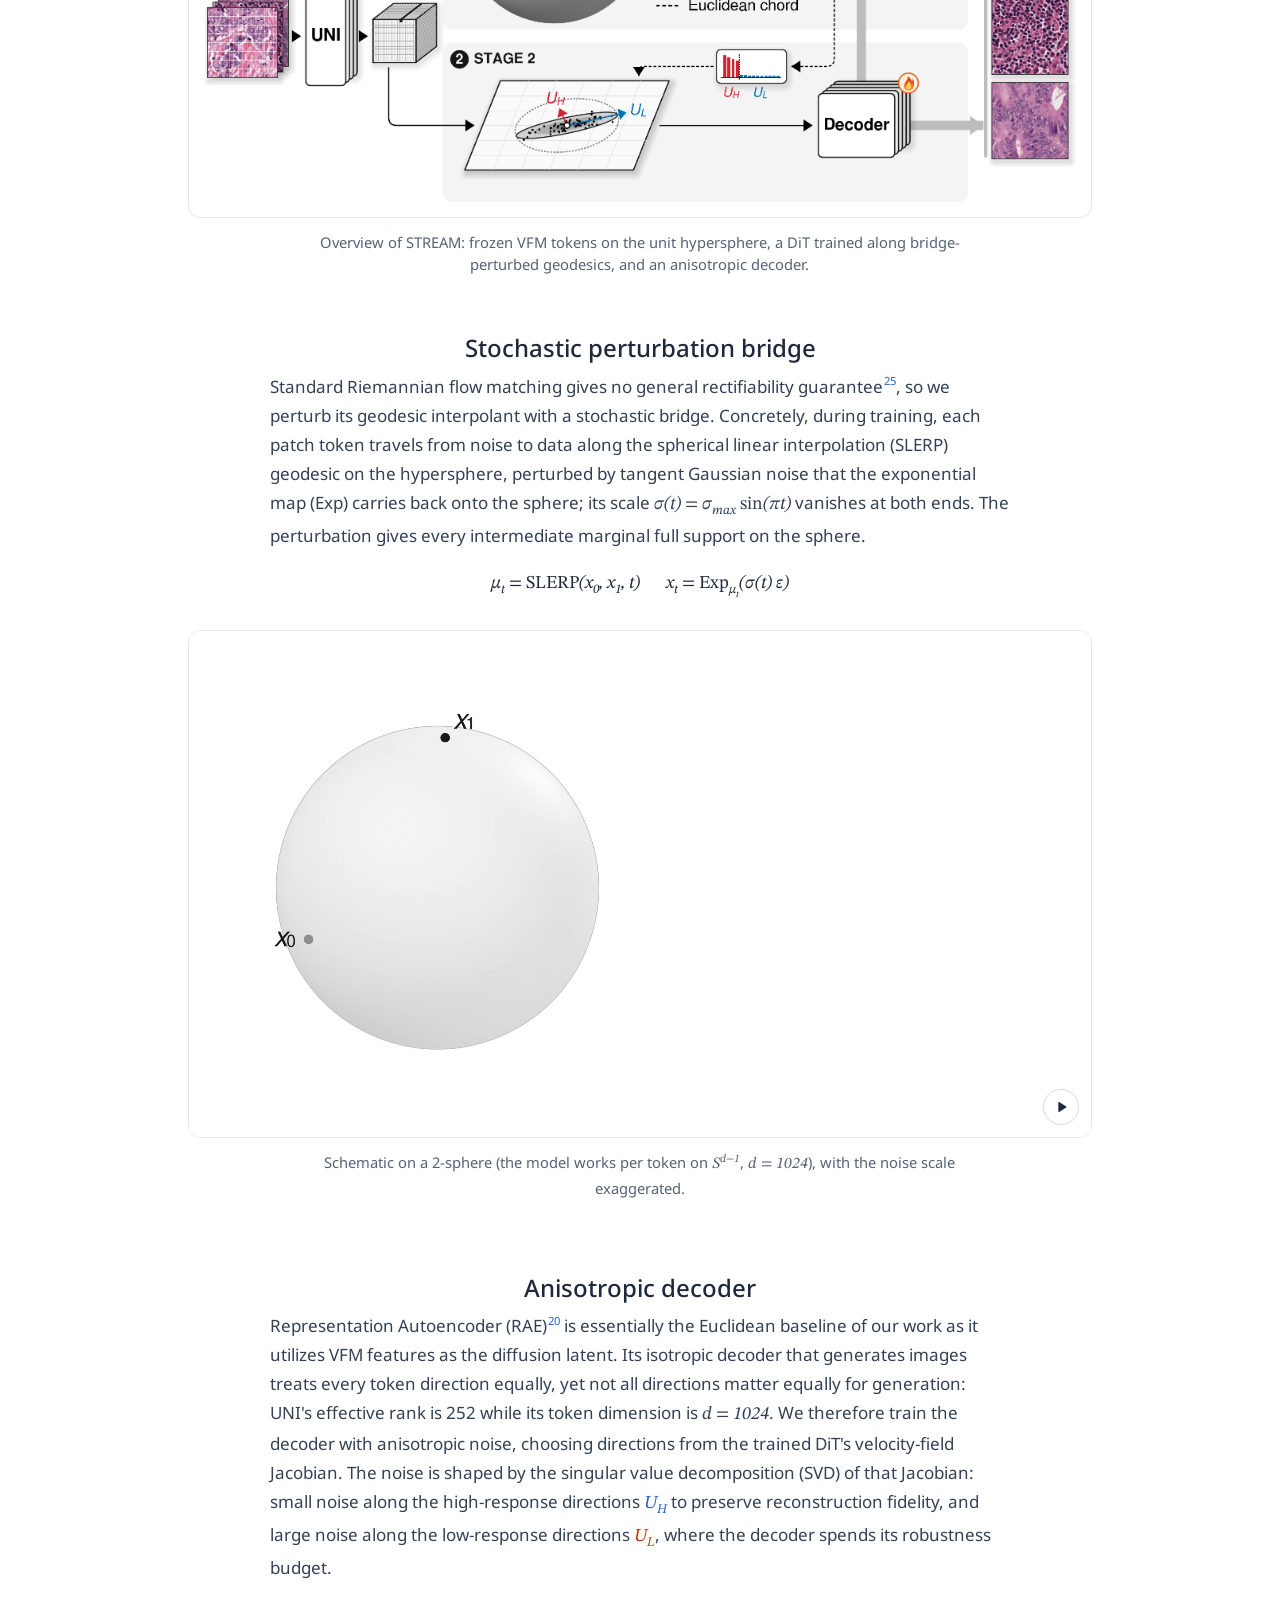
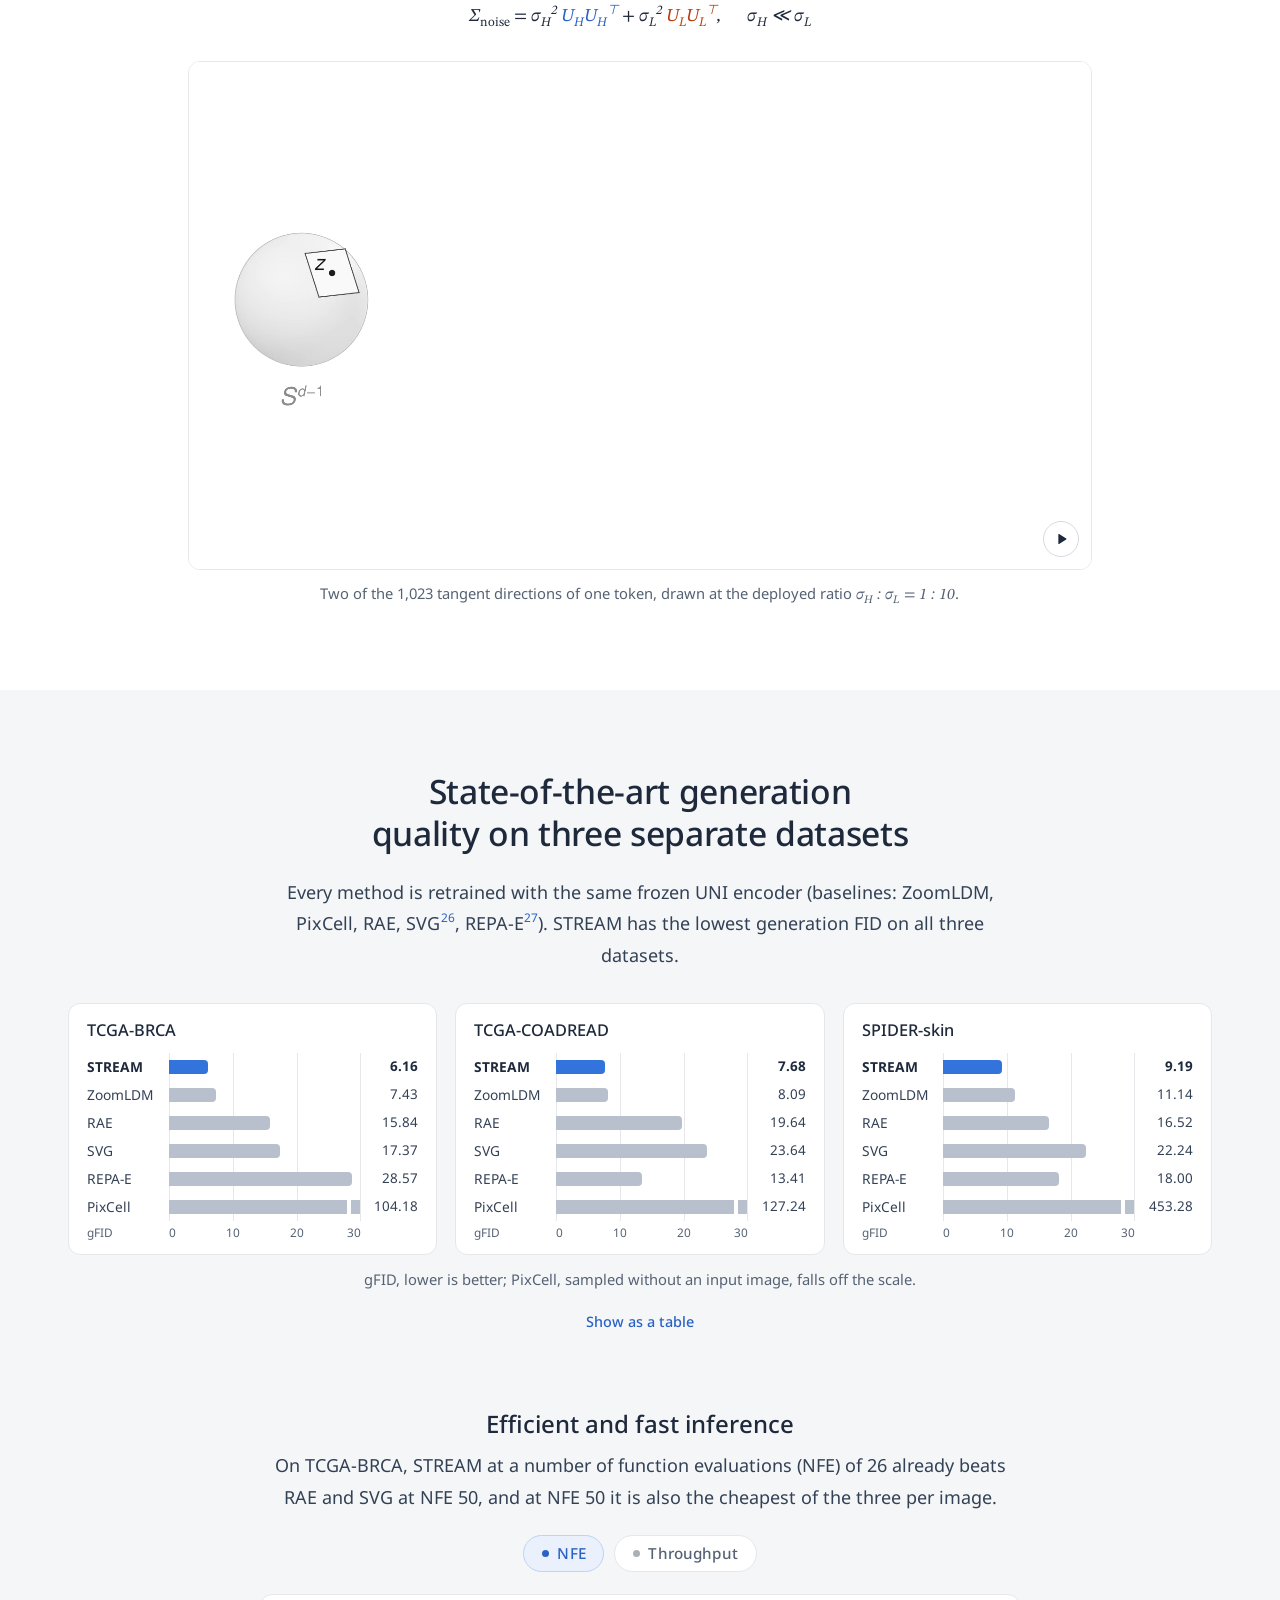
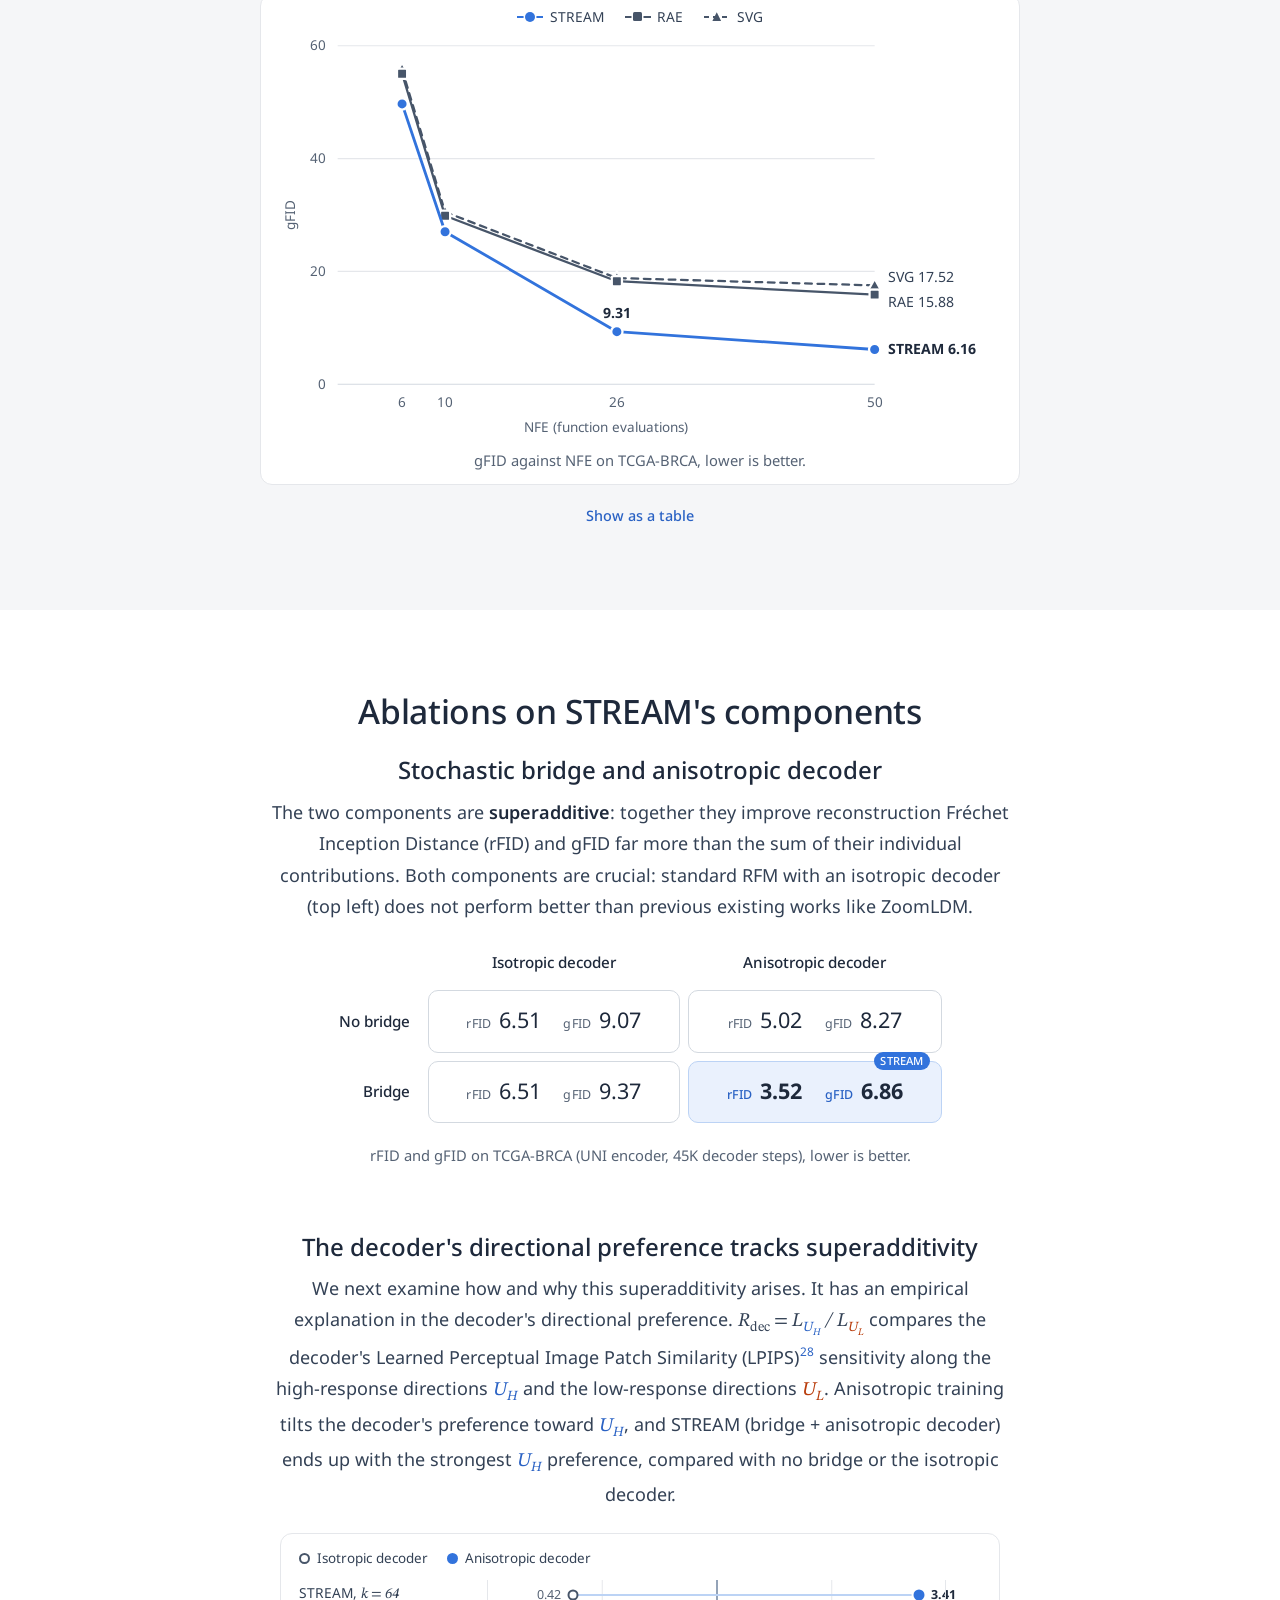
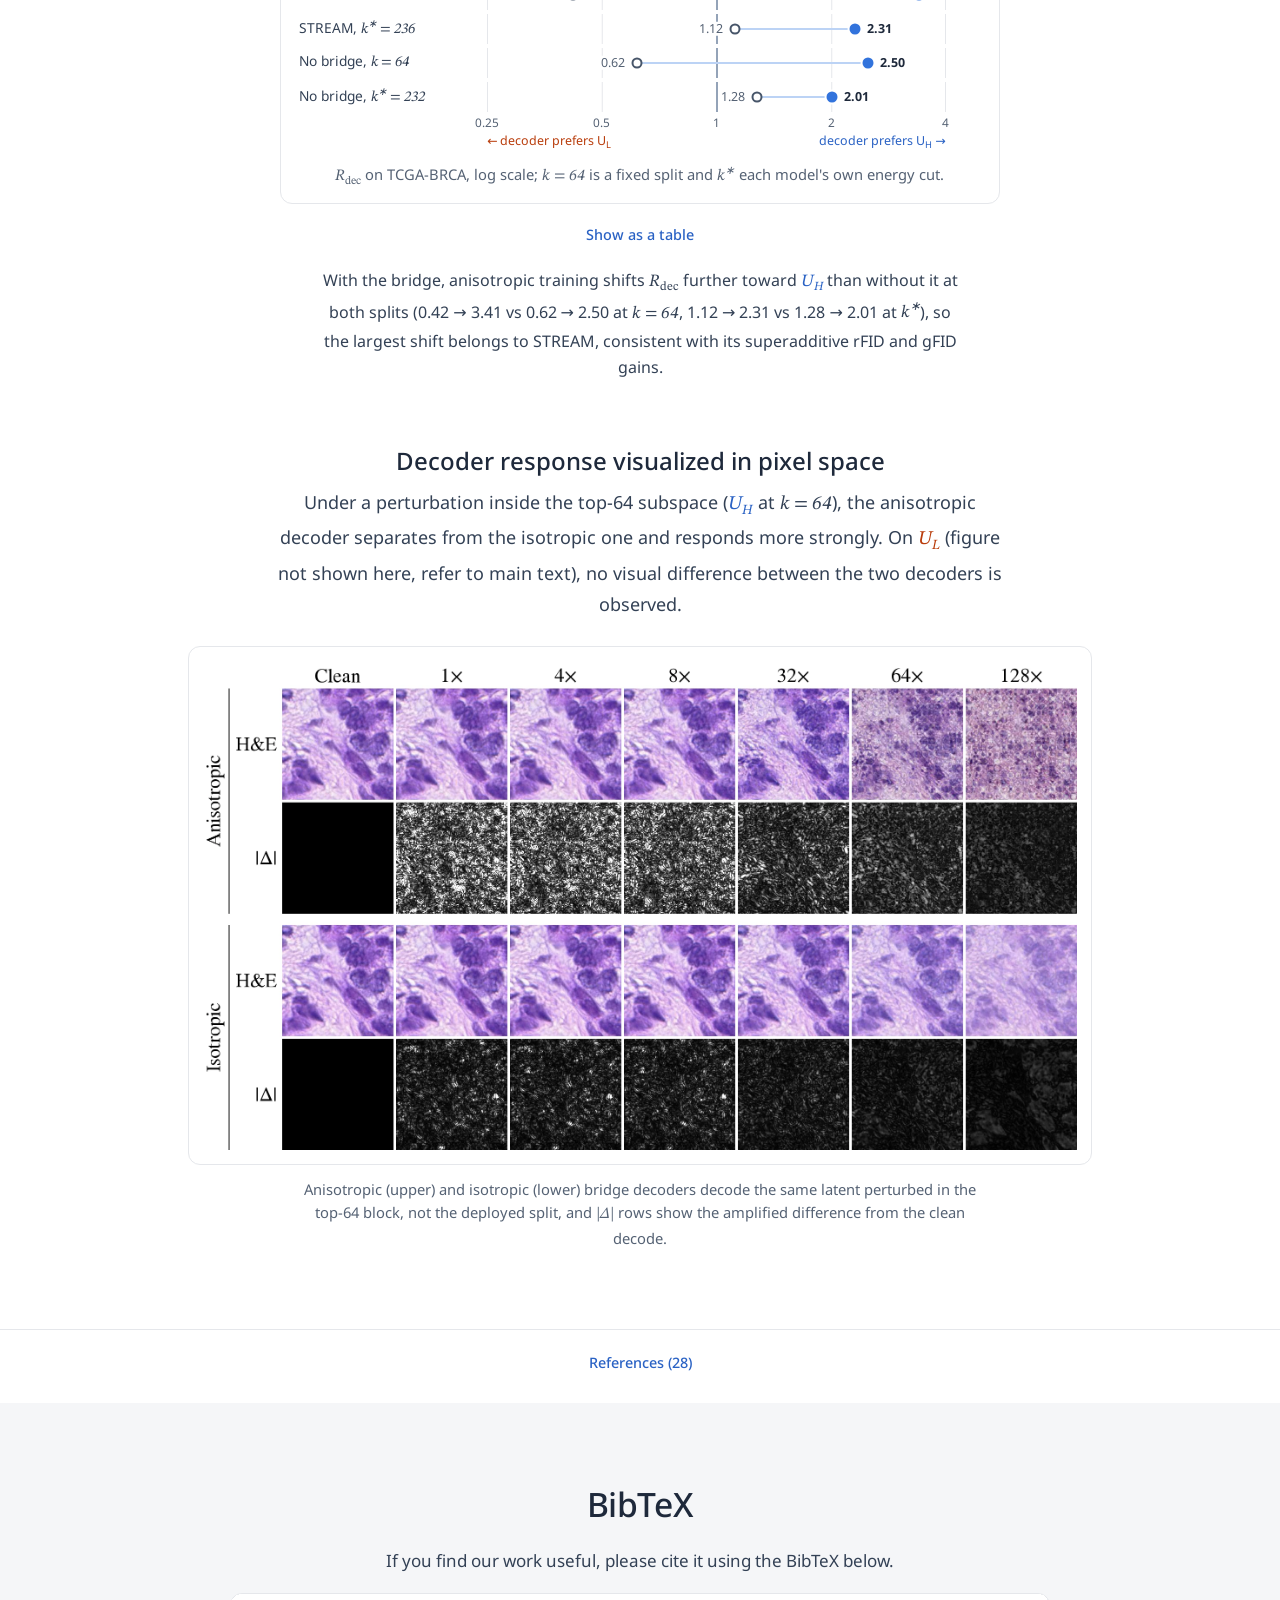
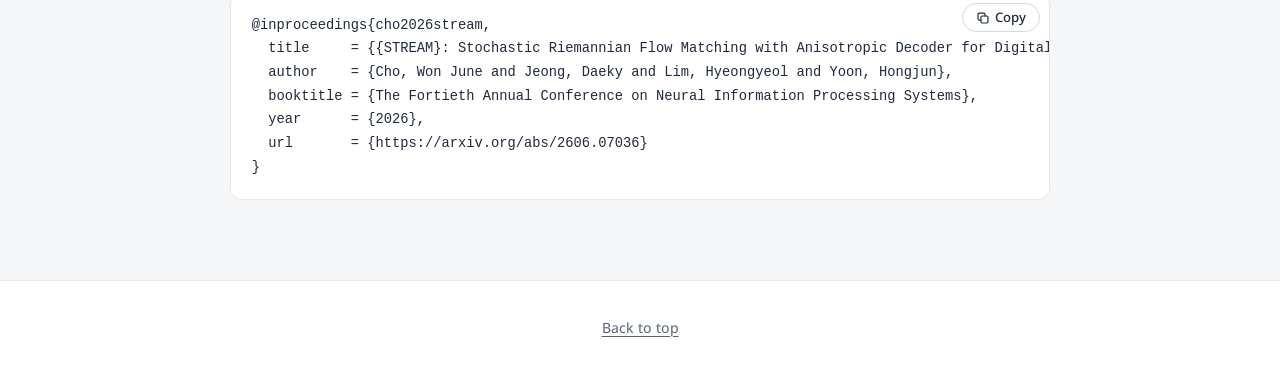
==== commit df7bc089: "Gallery: 44 TCGA-BRCA, 44 TCGA-COADREAD, 40 SPIDER-skin STREAM samples; real hero montage" ====
--- a/index.html
+++ b/index.html
@@ -76,7 +76,6 @@
   <section class="teaser" aria-label="Generated samples">
     <div class="wrap-wide">
       <ul class="montage" id="montage" aria-label="Unconditional STREAM samples from TCGA-BRCA, TCGA-COADREAD and SPIDER-skin"></ul>
-      <p class="note placeholder-note" id="montage-note">Grey tiles are placeholders for generated samples.</p>
       <div class="gallery-cta">
         <a class="btn" href="gallery.html">
           <svg viewBox="0 0 24 24" fill="none" stroke="currentColor" stroke-width="1.9" stroke-linejoin="round" aria-hidden="true"><rect x="3.5" y="3.5" width="7" height="7" rx="1.6"/><rect x="13.5" y="3.5" width="7" height="7" rx="1.6"/><rect x="3.5" y="13.5" width="7" height="7" rx="1.6"/><rect x="13.5" y="13.5" width="7" height="7" rx="1.6"/></svg>
--- a/assets/css/style.css
+++ b/assets/css/style.css
@@ -179,6 +179,7 @@
   position: relative; margin: 0; aspect-ratio: 1 / 1; overflow: hidden;
   border-radius: 6px; background: var(--tile);
 }
+.tile picture { display: block; width: 100%; height: 100%; }
 .tile img { width: 100%; height: 100%; object-fit: cover; }
 .tile.is-empty { background: var(--tile); }
 li:nth-child(3n + 2) > .tile.is-empty { background: var(--tile-alt); }
@@ -530,8 +531,9 @@
 
 .gal-panel { padding-block: 1.25rem clamp(3rem, 6vw, 4.5rem); }
 .gal-desc { margin: 0 auto 1.4rem; max-width: 44em; text-align: center; color: var(--muted); font-size: .98rem; }
-.grid { display: grid; grid-template-columns: repeat(5, minmax(0, 1fr)); gap: 8px; margin: 0; padding: 0; list-style: none; }
-@media (max-width: 900px) { .grid { grid-template-columns: repeat(4, minmax(0, 1fr)); } }
+/* 4 columns (2 on phones) divide both 44 (BRCA, COADREAD) and 40 (SPIDER-skin) tiles into full rows;
+   max-width keeps desktop tiles at the samples' native 256 px */
+.grid { display: grid; grid-template-columns: repeat(4, minmax(0, 1fr)); gap: 8px; max-width: calc(4 * 256px + 3 * 8px); margin: 0 auto; padding: 0; list-style: none; }
 @media (max-width: 560px) { .grid { grid-template-columns: repeat(2, minmax(0, 1fr)); gap: 6px; } }
 .grid .tile { border-radius: 8px; }
 .tile figcaption { position: absolute; left: 0; right: 0; bottom: 0; padding: 1.2rem .6rem .45rem; font: 400 .78rem/1.3 var(--font-display); color: #fff; background: linear-gradient(transparent, rgba(0, 0, 0, .55)); text-align: left; }
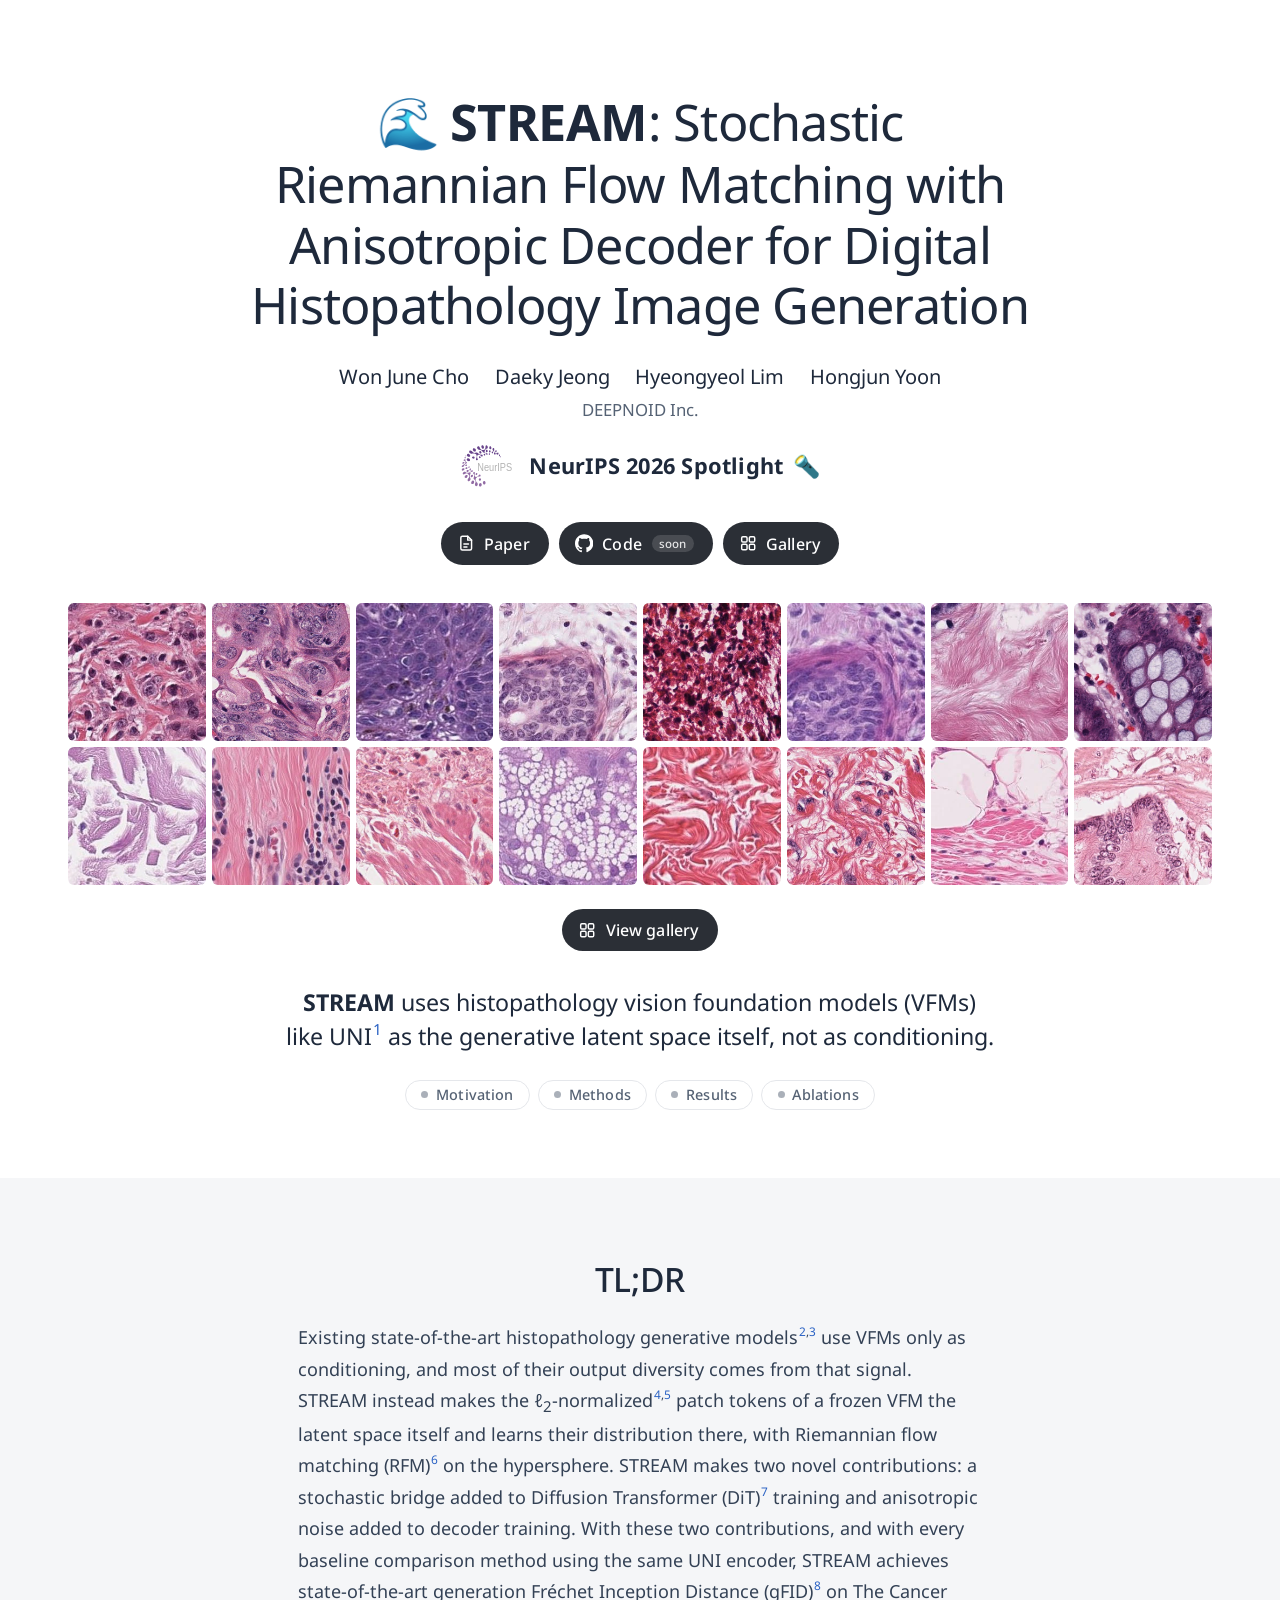
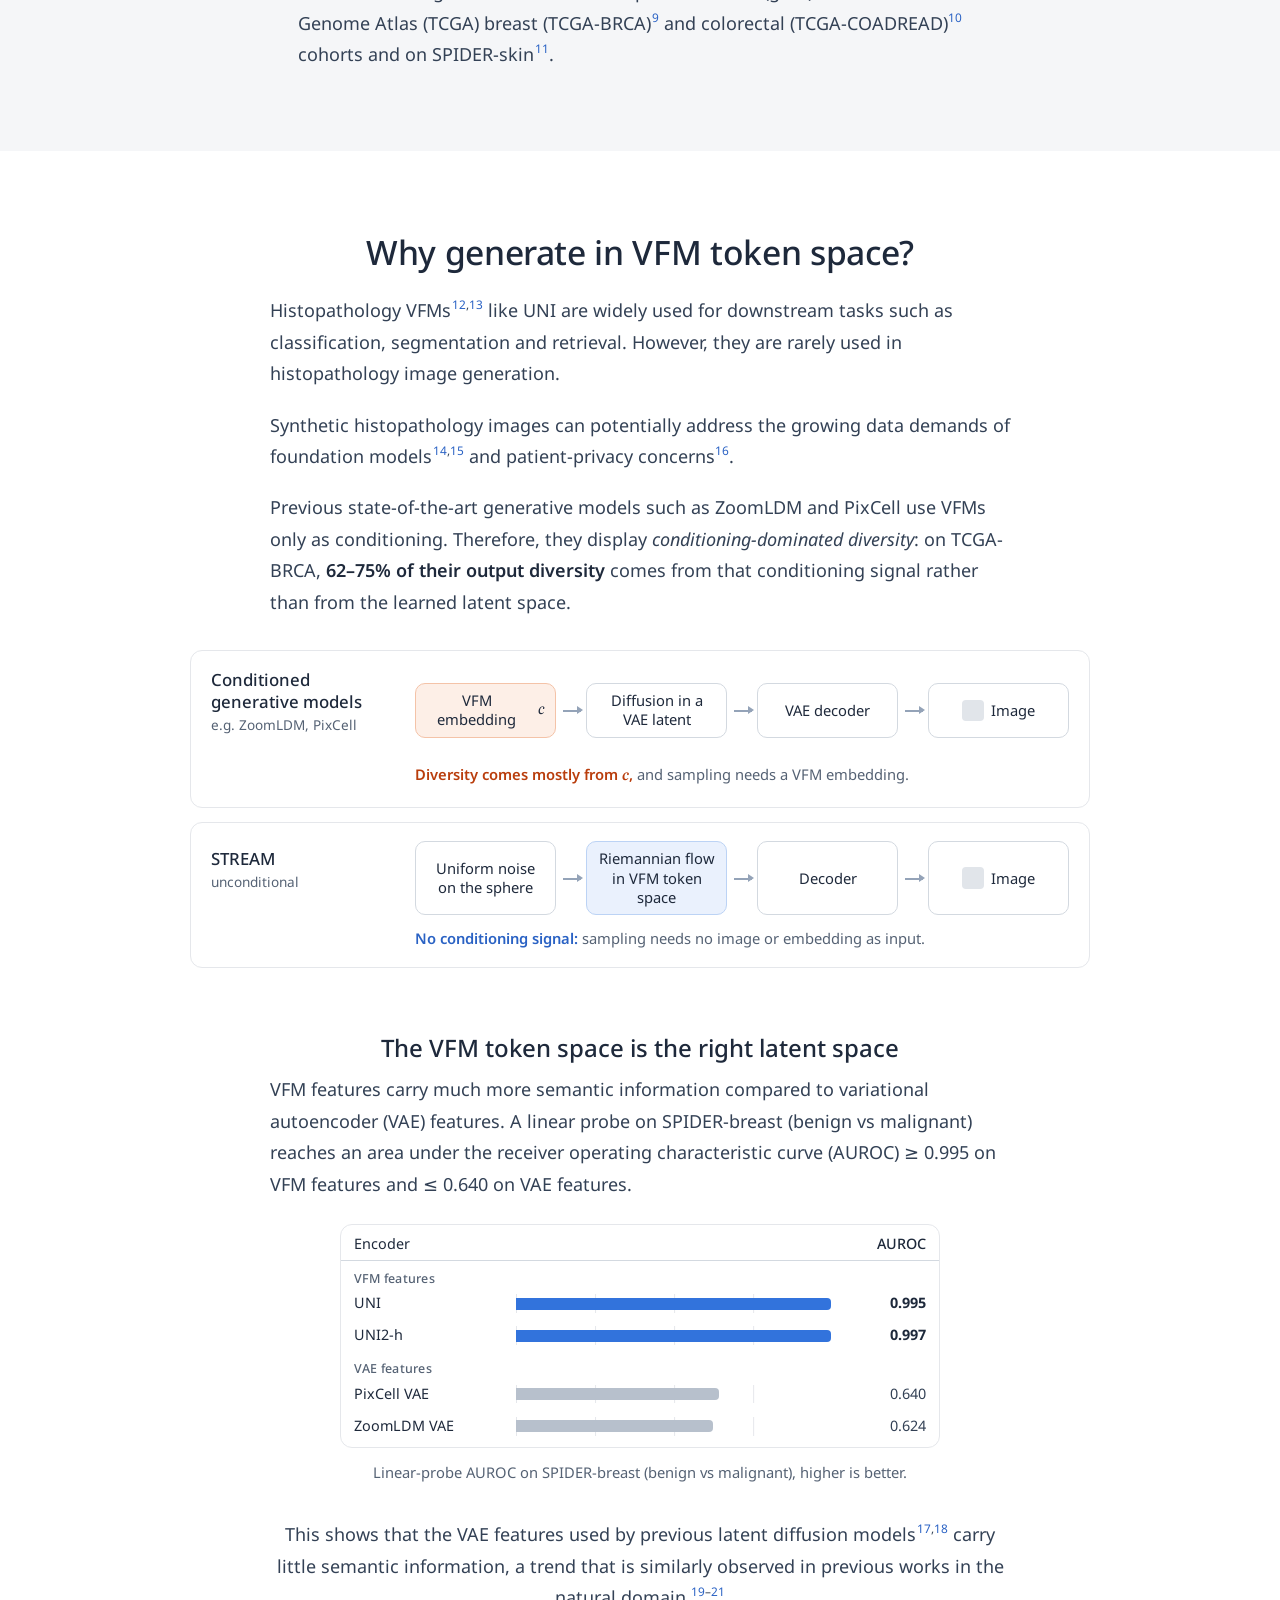
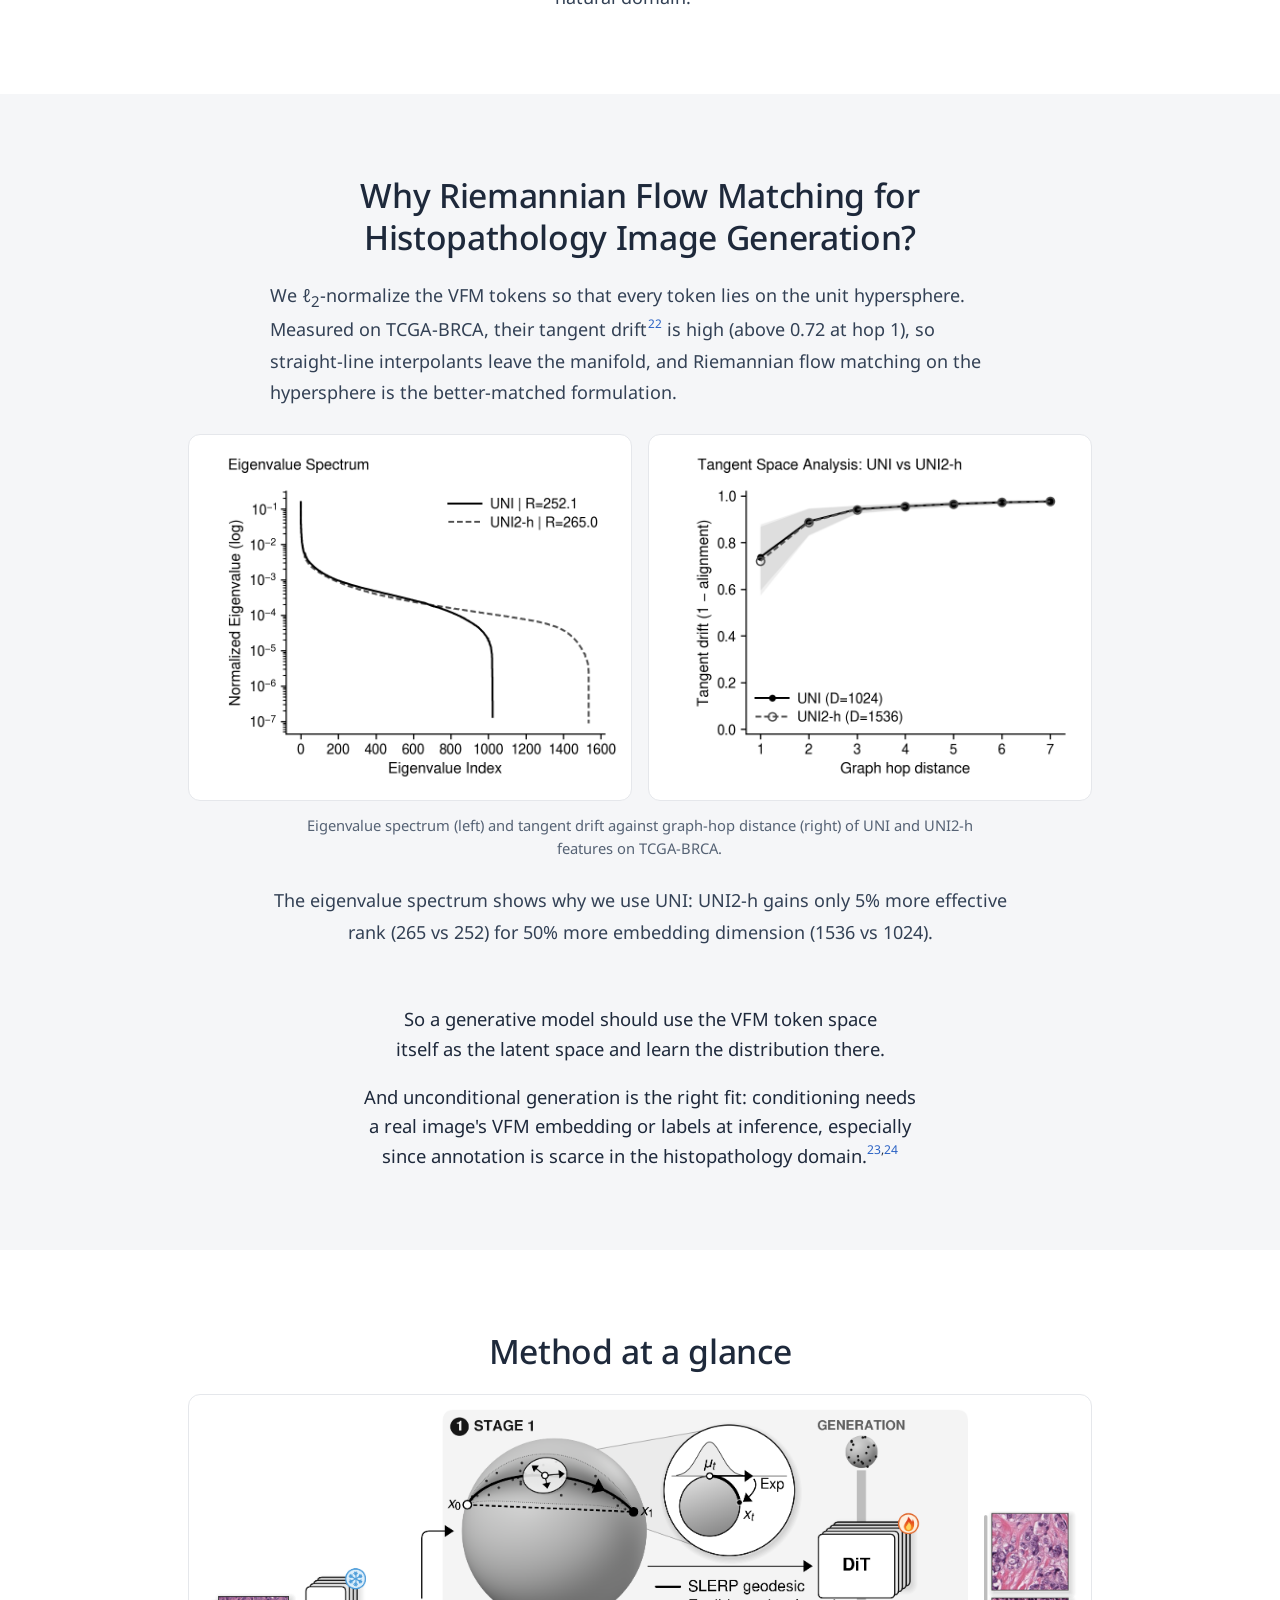
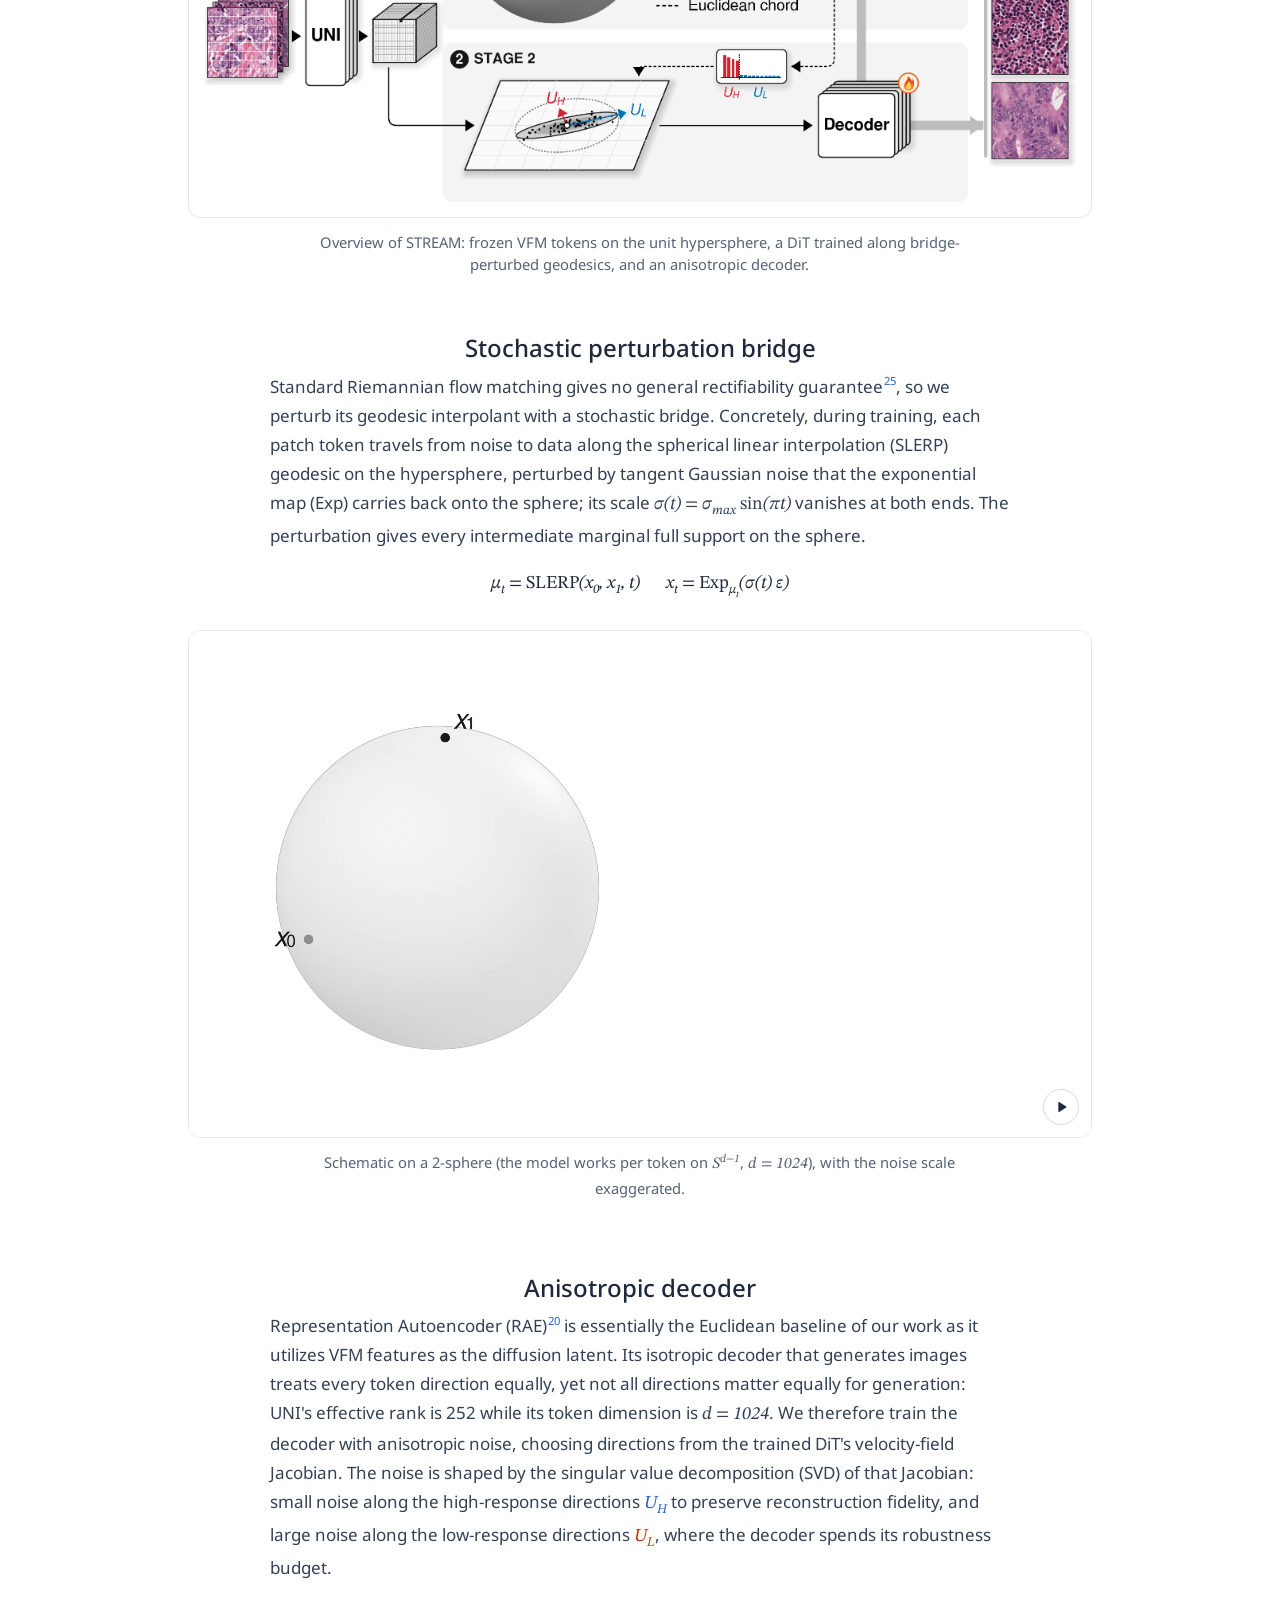
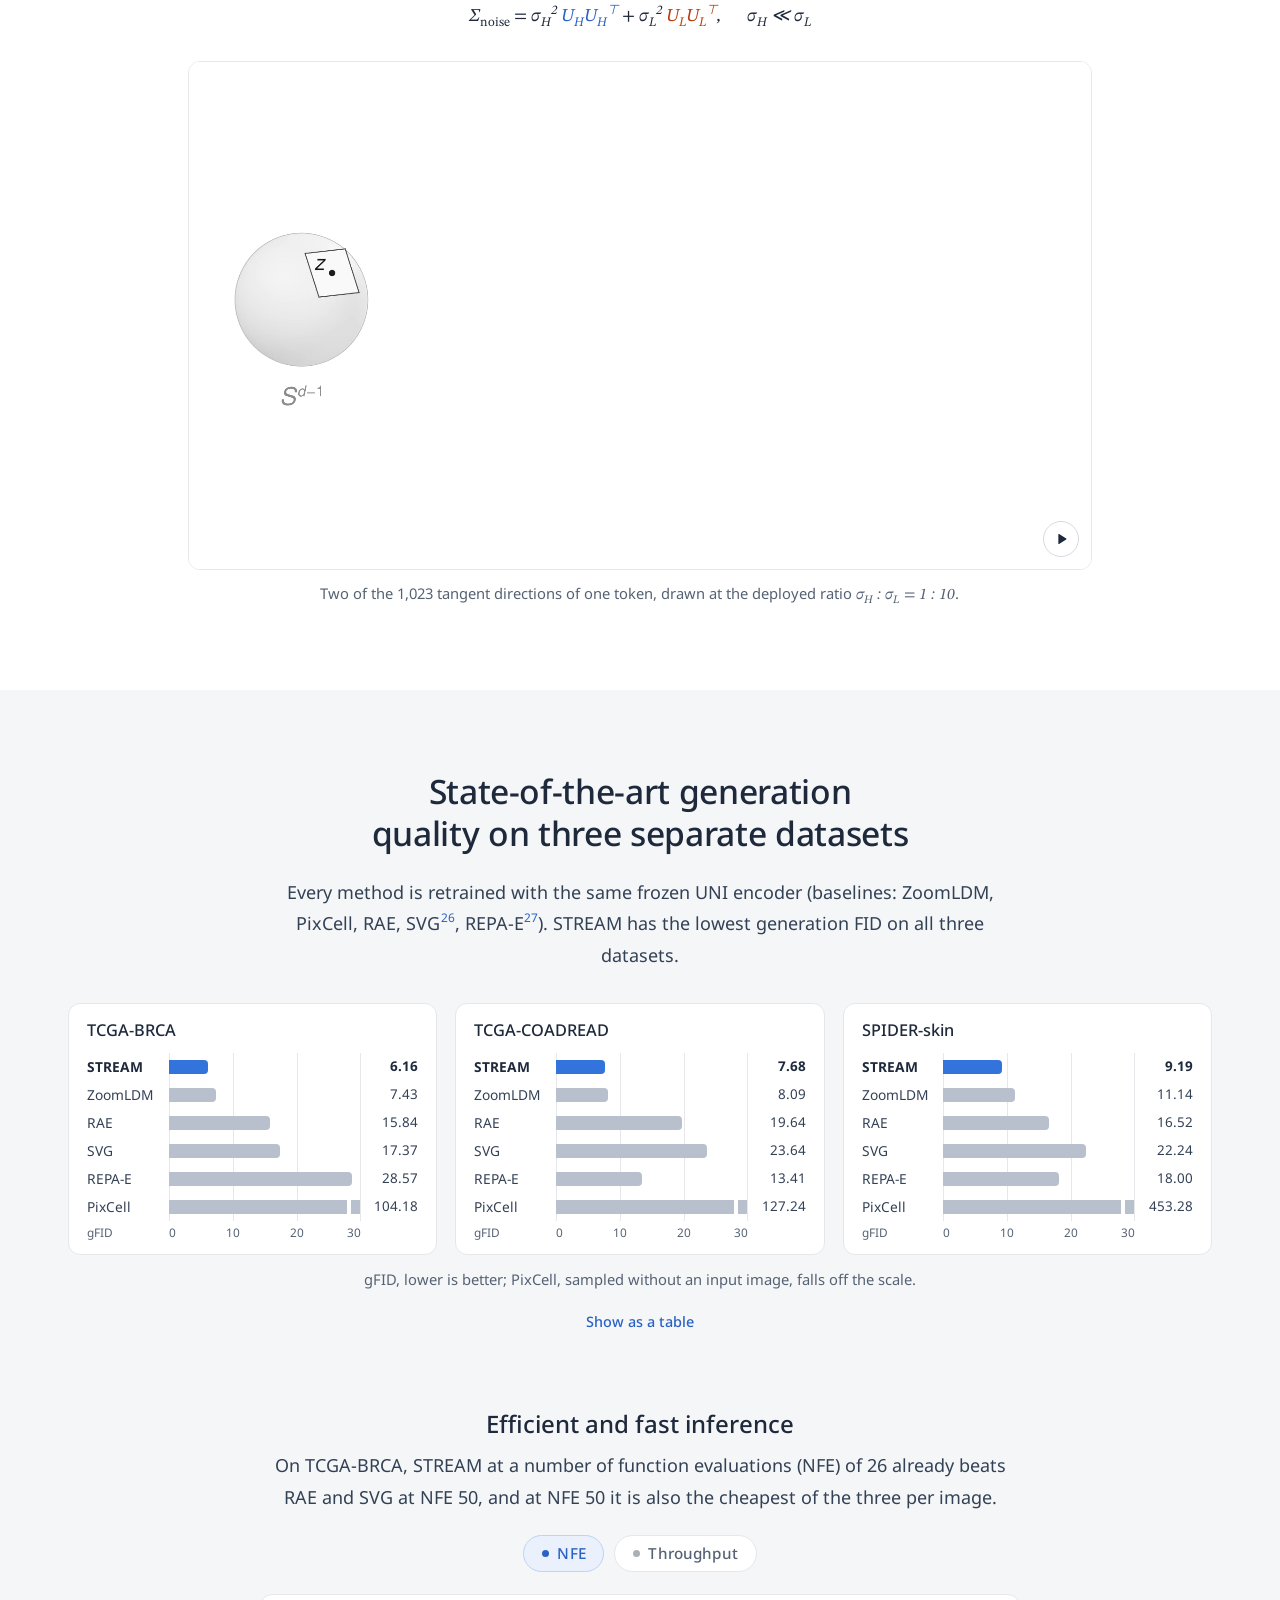
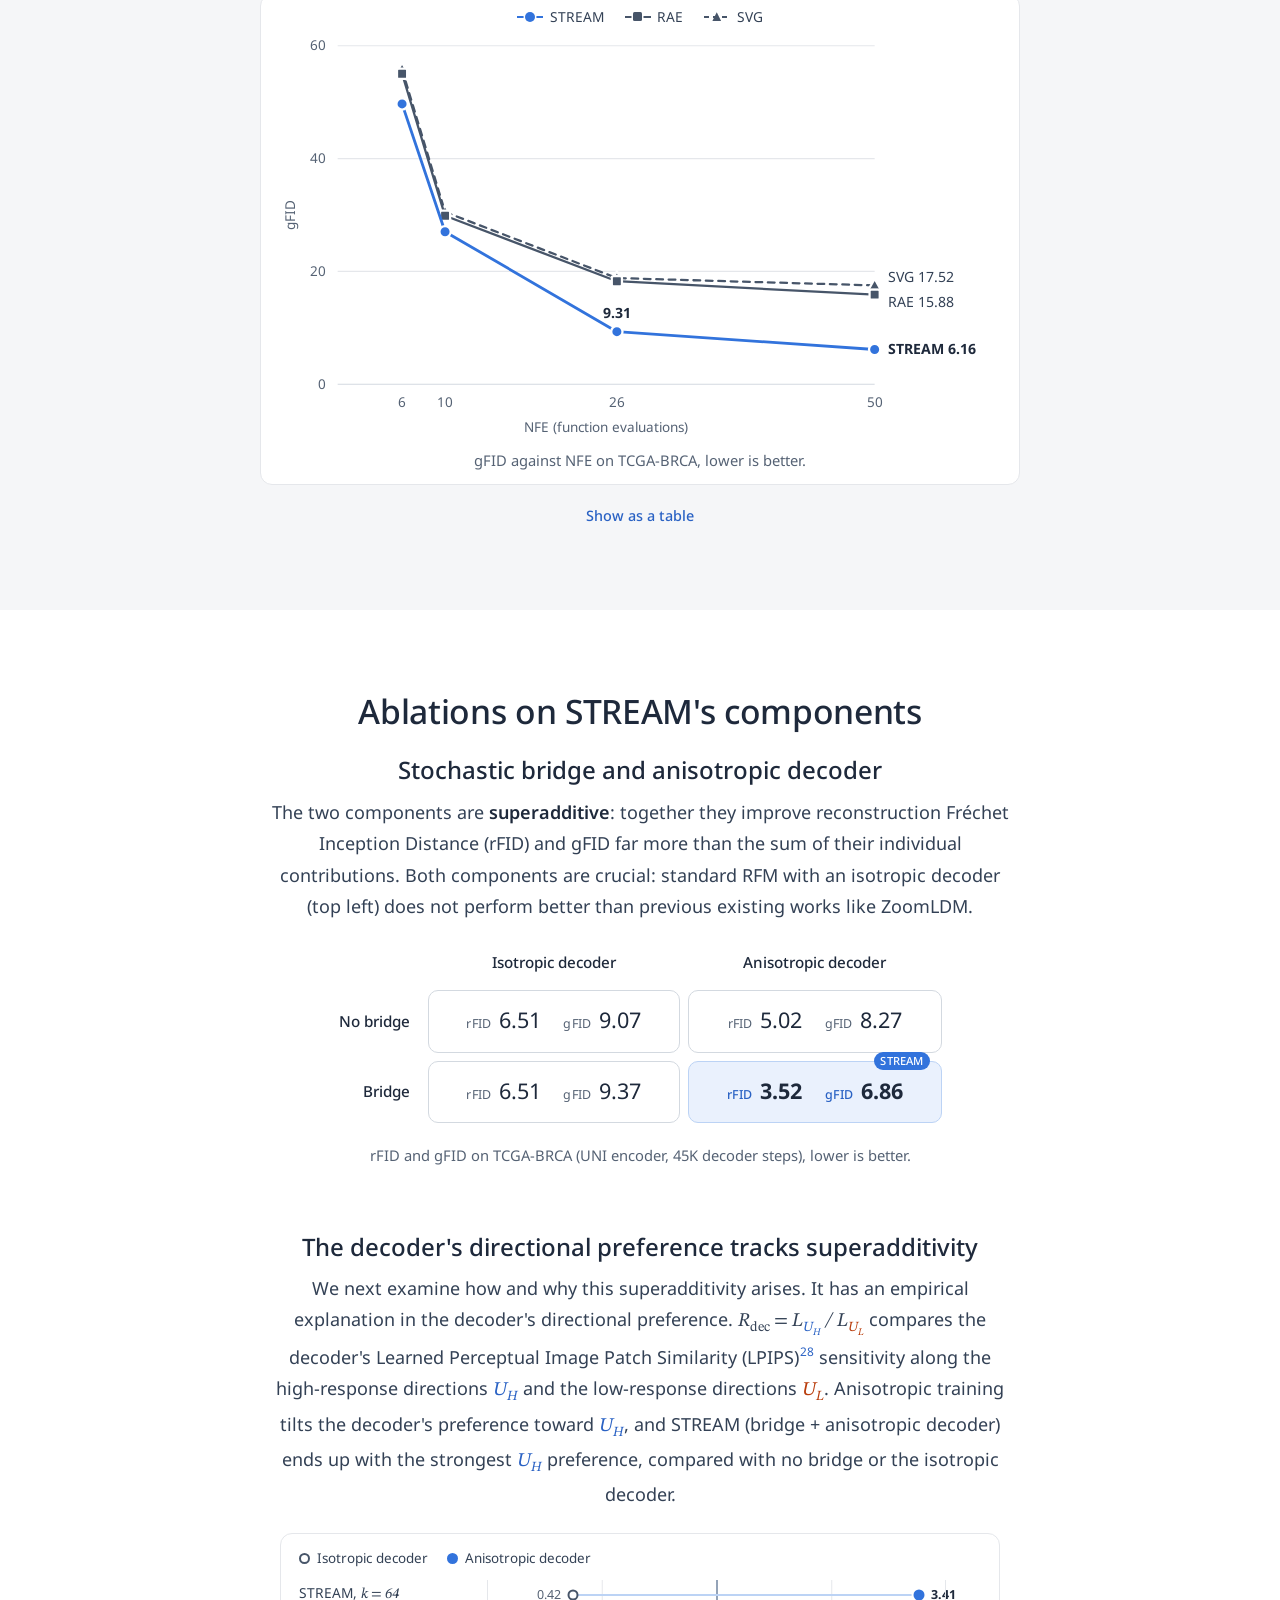
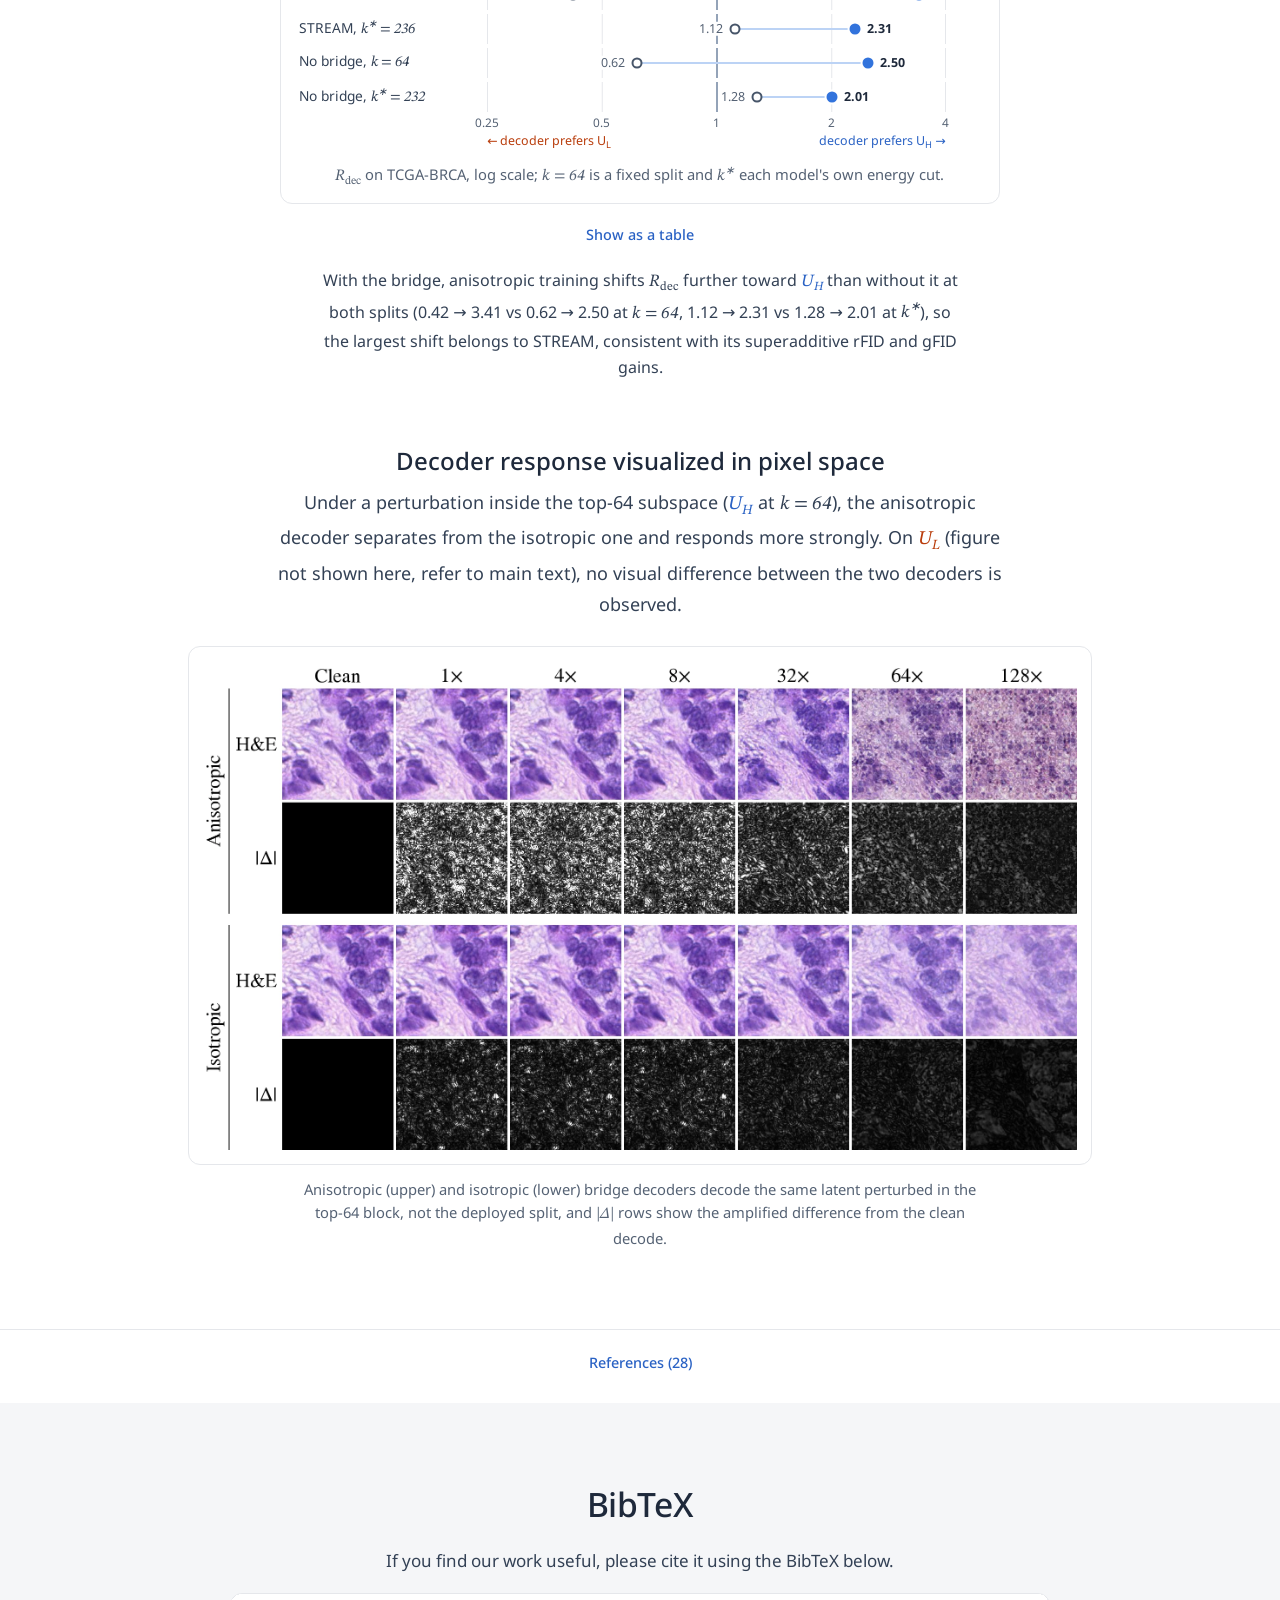
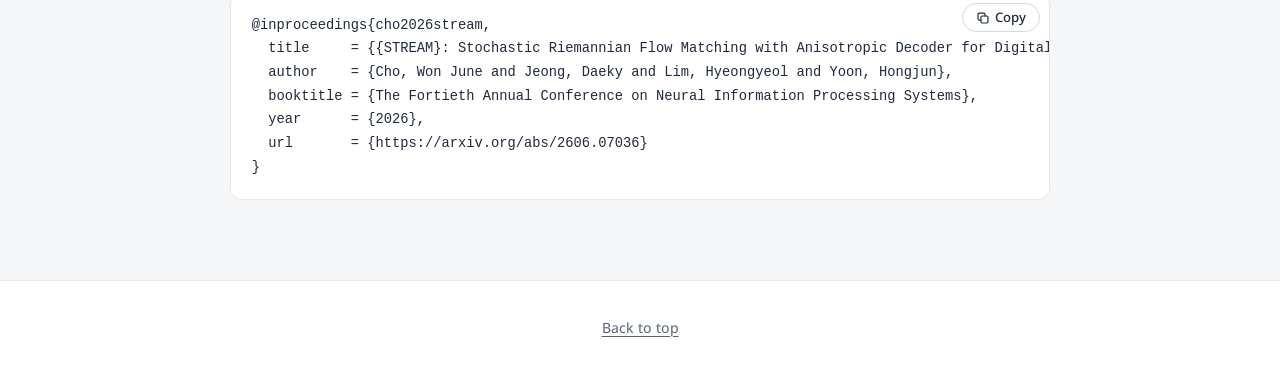
==== commit 3823180e: "Remove Models button" ====
--- a/index.html
+++ b/index.html
@@ -50,13 +50,6 @@
         <a class="btn" href="https://github.com/deepnoid-ai/STREAM" title="Code (release coming soon)">
           <svg viewBox="0 0 24 24" fill="currentColor" aria-hidden="true"><path d="M12 .297c-6.63 0-12 5.373-12 12 0 5.303 3.438 9.8 8.205 11.385.6.113.82-.258.82-.577 0-.285-.01-1.04-.015-2.04-3.338.724-4.042-1.61-4.042-1.61C4.422 18.07 3.633 17.7 3.633 17.7c-1.087-.744.084-.729.084-.729 1.205.084 1.838 1.236 1.838 1.236 1.07 1.835 2.809 1.305 3.495.998.108-.776.417-1.305.76-1.605-2.665-.3-5.466-1.332-5.466-5.93 0-1.31.465-2.38 1.235-3.22-.135-.303-.54-1.523.105-3.176 0 0 1.005-.322 3.3 1.23.96-.267 1.98-.399 3-.405 1.02.006 2.04.138 3 .405 2.28-1.552 3.285-1.23 3.285-1.23.645 1.653.24 2.873.12 3.176.765.84 1.23 1.91 1.23 3.22 0 4.61-2.805 5.625-5.475 5.92.42.36.81 1.096.81 2.22 0 1.606-.015 2.896-.015 3.286 0 .315.21.69.825.57C20.565 22.092 24 17.592 24 12.297c0-6.627-5.373-12-12-12"/></svg>
           <span>Code</span><span class="soon" aria-hidden="true">soon</span><span class="sr-only soon-sr"> (coming soon)</span>
-        </a>
-      </li>
-      <li>
-        <!-- TODO: Hugging Face model URL -->
-        <a class="btn is-soon" href="#" data-todo="models" aria-disabled="true" title="Coming soon">
-          <svg viewBox="0 0 24 24" fill="currentColor" aria-hidden="true"><path d="M1.4446 11.5059c0 1.1021.1673 2.1585.4847 3.1563-.0378-.0028-.0691-.0058-.1058-.0058-.4209 0-.8015.16-1.0704.4512-.3454.3737-.4984.8335-.4316 1.293a1.576 1.576 0 0 0 .2148.5978c-.2319.1864-.4018.4456-.4844.7578-.0646.2448-.131.7543.2149 1.2794a1.4552 1.4552 0 0 0-.0625.1055c-.208.3923-.2207.8372-.0371 1.25.2783.6258.9696 1.1175 2.3126 1.6467.8356.3292 1.5988.5411 1.6056.543 1.1046.2847 2.104.4277 2.969.4277 1.4173 0 2.4754-.3849 3.1525-1.1446 1.538.2651 2.791.1403 3.592.006.6773.7555 1.7332 1.1387 3.1467 1.1387.8649 0 1.8643-.143 2.969-.4278.0068-.0019.77-.2138 1.6056-.543 1.343-.5292 2.0343-1.0208 2.3126-1.6466.1836-.4129.171-.8577-.037-1.25a1.4685 1.4685 0 0 0-.0626-.1056c.346-.525.2795-1.0346.2149-1.2793-.0826-.3122-.2525-.5714-.4844-.7579.11-.1816.1831-.3788.2148-.5977.0669-.4595-.0862-.9193-.4316-1.293-.2688-.2913-.6495-.4513-1.0704-.4513-.0209 0-.0376.0008-.0588.0018.3162-.9966.4846-2.0518.4846-3.1523 0-5.807-4.7362-10.5144-10.5789-10.5144-5.8426 0-10.5788 4.7073-10.5788 10.5144Zm10.5788-9.4831c5.2727 0 9.5476 4.246 9.5476 9.483a9.4201 9.4201 0 0 1-.2696 2.2365c-.0039-.0047-.0079-.011-.0117-.0156-.274-.3255-.6679-.5059-1.1075-.5059-.352 0-.714.1155-1.0763.3438-.2403.1517-.5058.422-.7793.7598-.2534-.3492-.608-.5832-1.0137-.6465a1.5174 1.5174 0 0 0-.2344-.0176c-.9263 0-1.4828.7993-1.6935 1.5177-.1046.2426-.6065 1.3482-1.3614 2.0978-1.1681 1.1601-1.4458 2.3534-.8396 3.6382-.843.1029-1.5836.0927-2.365-.006.5906-1.212.3626-2.4388-.8426-3.6322-.755-.7496-1.2568-1.8552-1.3614-2.0978-.2107-.7184-.7673-1.5177-1.6935-1.5177-.078 0-.1568.0054-.2344.0176-.4057.0633-.7604.2973-1.0137.6465-.2735-.3379-.539-.6081-.7794-.7598-.3622-.2283-.7243-.3438-1.0762-.3438-.4266 0-.8094.171-1.0821.4786a9.4208 9.4208 0 0 1-.2598-2.1936c0-5.237 4.2749-9.483 9.5475-9.483zM8.6443 7.0036c-.4838.0043-.9503.2667-1.1934.7227-.3536.6633-.1006 1.4873.5645 1.84.351.1862.4883-.5261.836-.6485.3107-.1095.841.399 1.0078.086.3536-.6634.1025-1.4874-.5625-1.84a1.3659 1.3659 0 0 0-.6524-.1602Zm6.8403 0c-.2199-.002-.4426.05-.6504.1602-.665.3526-.9181 1.1766-.5645 1.84.1669.313.6971-.1955 1.0079-.086.3476.1224.4867.8347.838.6485.6649-.3527.916-1.1767.5624-1.84-.243-.456-.7096-.7184-1.1934-.7227Zm-9.7565 1.418a.8768.8768 0 0 0-.877.877c0 .4846.3925.877.877.877a.8768.8768 0 0 0 .877-.877.8768.8768 0 0 0-.877-.877zm12.6434 0c-.4845 0-.879.3925-.879.877 0 .4846.3945.877.879.877a.8768.8768 0 0 0 .877-.877.8768.8768 0 0 0-.877-.877zM8.7927 11.459c-.179-.003-.2793.1107-.2793.416 0 .8097.3874 2.125 1.4279 2.924.207-.7123 1.3453-1.2832 1.5079-1.2012.2315.1167.2191.4417.6074.7266.3884-.285.374-.6098.6056-.7266.1627-.082 1.3009.4889 1.5079 1.2012 1.0404-.799 1.4278-2.1144 1.4278-2.924 0-1.2212-1.583.6402-3.5413.6485-1.4686-.0061-2.7266-1.0558-3.2639-1.0645zM4.312 14.4768c.5792.365 1.6964 2.2751 2.1056 3.0177.1371.2488.371.3536.582.3536.4188 0 .7465-.4138.0391-.9395-1.0636-.791-.6914-2.0846-.1836-2.1642a.4302.4302 0 0 1 .0664-.004c.4616 0 .666.7892.666.7892s.5959 1.4898 1.6213 2.508c.942.9356 1.062 1.703.4961 2.6661-.0164-.004-.0159.0236-.1484.2149-.1853.2673-.4322.4688-.7188.6152-.5062.2269-1.1397.2696-1.7833.2696-1.037 0-2.1017-.1824-2.6975-.336-.0293-.0075-3.6505-.9567-3.1916-1.8224.0771-.1454.2033-.2031.3633-.2031.6463 0 1.823.9551 2.3283.9551.113 0 .196-.0865.2285-.2031.2249-.8045-3.2787-1.0522-2.9846-2.1642.0519-.1967.193-.2757.3907-.2754.854 0 2.7704 1.4923 3.172 1.4923.0307 0 .0525-.0085.0645-.0274.2012-.3227.1096-.5865-1.3087-1.4395-1.4182-.8533-2.4315-1.329-1.8653-1.9416.0651-.0707.1574-.1015.2695-.1015.8611.0002 2.8948 1.84 2.8948 1.84s.5487.5683.8809.5683c.0762 0 .1416-.0315.1855-.1054.2355-.3946-2.1858-2.2183-2.3224-2.971-.0926-.51.0641-.7676.3555-.7676-.0006.008.1701-.0285.4942.1759zm16.2257.5918c-.1366.7526-2.5579 2.5764-2.3224 2.9709.044.074.1092.1055.1855.1055.3321 0 .881-.5684.881-.5684s2.0336-1.8397 2.8947-1.84c.1121 0 .2044.0308.2695.1016.5662.6125-.447 1.0882-1.8653 1.9415-1.4183.853-1.51 1.1168-1.3087 1.4396.012.0188.0337.0273.0644.0273.4016 0 2.3181-1.4923 3.1721-1.4923.1977-.0002.3388.0787.3907.2754.294 1.112-3.2095 1.3597-2.9846 2.1642.0325.1166.1156.2032.2285.2032.5054 0 1.682-.9552 2.3283-.9552.16 0 .2862.0577.3633.2032.459.8656-3.1623 1.8149-3.1916 1.8224-.5958.1535-1.6605.336-2.6975.336-.6351 0-1.261-.0409-1.7638-.2599-.2949-.1472-.5488-.3516-.7383-.625-.0411-.0682-.1026-.1476-.1426-.205-.5726-.9679-.455-1.7371.4903-2.676 1.0254-1.0182 1.6212-2.508 1.6212-2.508s.2044-.7891.666-.7891a.4318.4318 0 0 1 .0665.0039c.5078.0796.88 1.3732-.1836 2.1642-.7074.5257-.3797.9395.039.9395.211 0 .445-.1047.5821-.3535.4092-.7426 1.5264-2.6527 2.1056-3.0178.5588-.3524.99-.1816.8497.5918z"/></svg>
-          <span>Models</span><span class="soon" aria-hidden="true">soon</span><span class="sr-only soon-sr"> (coming soon)</span>
         </a>
       </li>
       <li>
@@ -517,13 +510,11 @@
         <p class="lead center">Under a perturbation inside the top-64 subspace (<span class="math sub-u">U<sub>H</sub></span> at <span class="math"><i>k</i> = 64</span>), the anisotropic decoder separates from the isotropic one and responds more strongly. On <span class="math sub-l">U<sub>L</sub></span> (figure not shown here, refer to main text), no visual difference between the two decoders is observed.</p>
       </div>
       <figure class="fig-img fig-pixel">
-        <a href="assets/img/dirlip_top64.jpg" class="fig-zoom" aria-label="Open the full-resolution figure">
-          <picture>
-            <source srcset="assets/img/dirlip_top64.webp" type="image/webp">
-            <img src="assets/img/dirlip_top64.jpg" width="2010" height="1125" loading="lazy" decoding="async"
-                 alt="Grid of H&amp;E decodes and amplified difference maps for one generated latent, perturbed inside the top-64 subspace at the clean latent and amplitudes 1x, 4x, 8x, 32x, 64x and 128x. The anisotropic decoder (upper block) shows brighter difference maps and visibly changed tissue at the largest amplitudes; the isotropic decoder (lower block) shows fainter differences.">
-          </picture>
-        </a>
+        <picture>
+          <source srcset="assets/img/dirlip_top64.webp" type="image/webp">
+          <img src="assets/img/dirlip_top64.jpg" width="2010" height="1125" loading="lazy" decoding="async"
+               alt="Grid of H&amp;E decodes and amplified difference maps for one generated latent, perturbed inside the top-64 subspace at the clean latent and amplitudes 1x, 4x, 8x, 32x, 64x and 128x. The anisotropic decoder (upper block) shows brighter difference maps and visibly changed tissue at the largest amplitudes; the isotropic decoder (lower block) shows fainter differences.">
+        </picture>
         <figcaption>Anisotropic (upper) and isotropic (lower) bridge decoders decode the same latent perturbed in the top-64 block, not the deployed split, and <span class="math">|Δ|</span> rows show the amplified difference from the clean decode.</figcaption>
       </figure>
     </div>
--- a/assets/css/style.css
+++ b/assets/css/style.css
@@ -142,8 +142,6 @@
   background: rgba(255, 255, 255, .14); color: rgba(255, 255, 255, .86);
   font: 500 .72rem/1 var(--font-display); letter-spacing: .02em;
 }
-.btn.is-soon { cursor: default; }
-.btn.is-soon:hover { background: var(--btn); transform: none; box-shadow: none; }
 
 /* "On this page": a slim row of section pills under the teaser hook, above the TL;DR (same .pill style as the tabs) */
 .toc { margin: clamp(1.1rem, 2.4vw, 1.5rem) 0 0; }
@@ -188,9 +186,6 @@
   content: ""; position: absolute; inset: 0;
   background: linear-gradient(135deg, rgba(255, 255, 255, .5), rgba(255, 255, 255, 0) 55%);
 }
-button.tile { display: block; width: 100%; padding: 0; border: 0; cursor: zoom-in; }
-button.tile img { transition: transform .35s var(--ease); }
-button.tile:hover img { transform: scale(1.03); }
 
 /* ------------------------------------------------------------------ motivation schematic */
 .flows { display: grid; gap: 14px; margin: 2rem auto 0; max-width: 900px; }
@@ -337,7 +332,6 @@
 .fig-pair-row { display: grid; grid-template-columns: repeat(2, minmax(0, 1fr)); gap: clamp(8px, 1.6vw, 16px); align-items: start; }
 @media (max-width: 640px) { .fig-pair-row { grid-template-columns: 1fr; max-width: 480px; margin-inline: auto; } }
 .fig-pair + .prose { margin-top: 1.6rem; } /* the effective-rank line under the Figure 3 pair */
-.fig-zoom { display: block; border-radius: var(--radius); cursor: zoom-in; }
 
 /* ------------------------------------------------------------------ motivation: beats, probe table, conclusion */
 .beats .lead + .lead { margin-top: 1.1em; }
@@ -538,27 +532,6 @@
 .grid .tile { border-radius: 8px; }
 .tile figcaption { position: absolute; left: 0; right: 0; bottom: 0; padding: 1.2rem .6rem .45rem; font: 400 .78rem/1.3 var(--font-display); color: #fff; background: linear-gradient(transparent, rgba(0, 0, 0, .55)); text-align: left; }
 
-/* lightbox */
-dialog.lightbox {
-  width: min(92vw, 860px); max-height: 92vh; padding: 0; border: 0; border-radius: 14px;
-  background: #fff; color: var(--text); box-shadow: 0 24px 60px rgba(15, 23, 42, .28); overflow: hidden;
-}
-dialog.lightbox::backdrop { background: rgba(15, 23, 42, .62); }
-dialog.lightbox[open] { animation: lb-in .22s var(--ease); }
-@keyframes lb-in { from { opacity: 0; transform: scale(.985); } to { opacity: 1; transform: none; } }
-@media (prefers-reduced-motion: reduce) { dialog.lightbox[open] { animation: none; } button.tile img { transition: none; } }
-.lb-figure { margin: 0; }
-.lb-figure img { width: 100%; max-height: calc(92vh - 64px); object-fit: contain; background: #111; image-rendering: auto; }
-.lb-bar { display: flex; align-items: center; justify-content: space-between; gap: 10px; padding: 10px 12px 10px 16px; }
-.lb-cap { font: 400 .92rem/1.35 var(--font-display); color: var(--text); }
-.lb-ctrl { display: flex; gap: 6px; flex: none; }
-.lb-btn {
-  display: inline-flex; align-items: center; justify-content: center; width: 38px; height: 38px; border-radius: 999px;
-  border: 1px solid var(--line-strong); background: #fff; color: var(--ink); cursor: pointer;
-}
-.lb-btn:hover { background: var(--accent-tint); border-color: var(--accent-border); }
-.lb-btn svg { width: 18px; height: 18px; }
-
 /* ------------------------------------------------------------------ forced colors */
 @media (forced-colors: active) {
   .bar, .pb span, .rd-mk, .rd-seg, .nfe-svg, .lg { forced-color-adjust: none; }
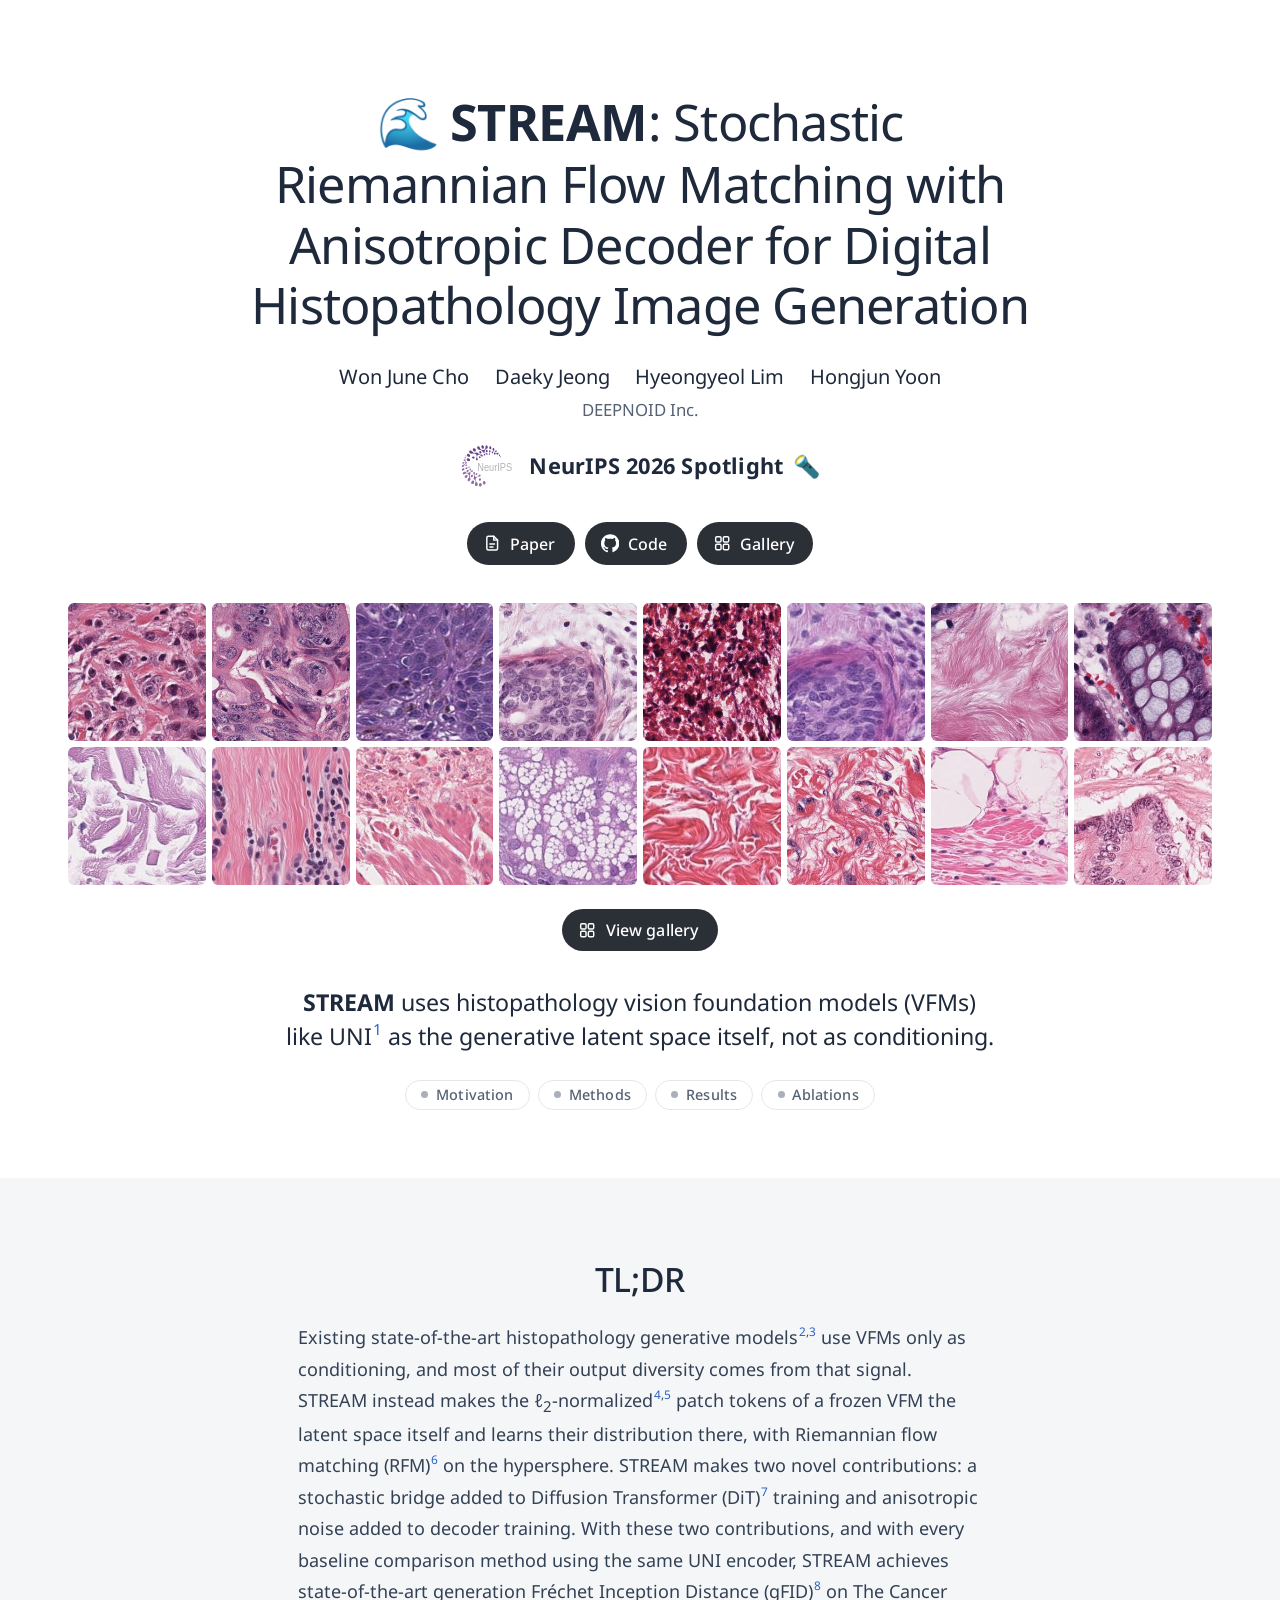
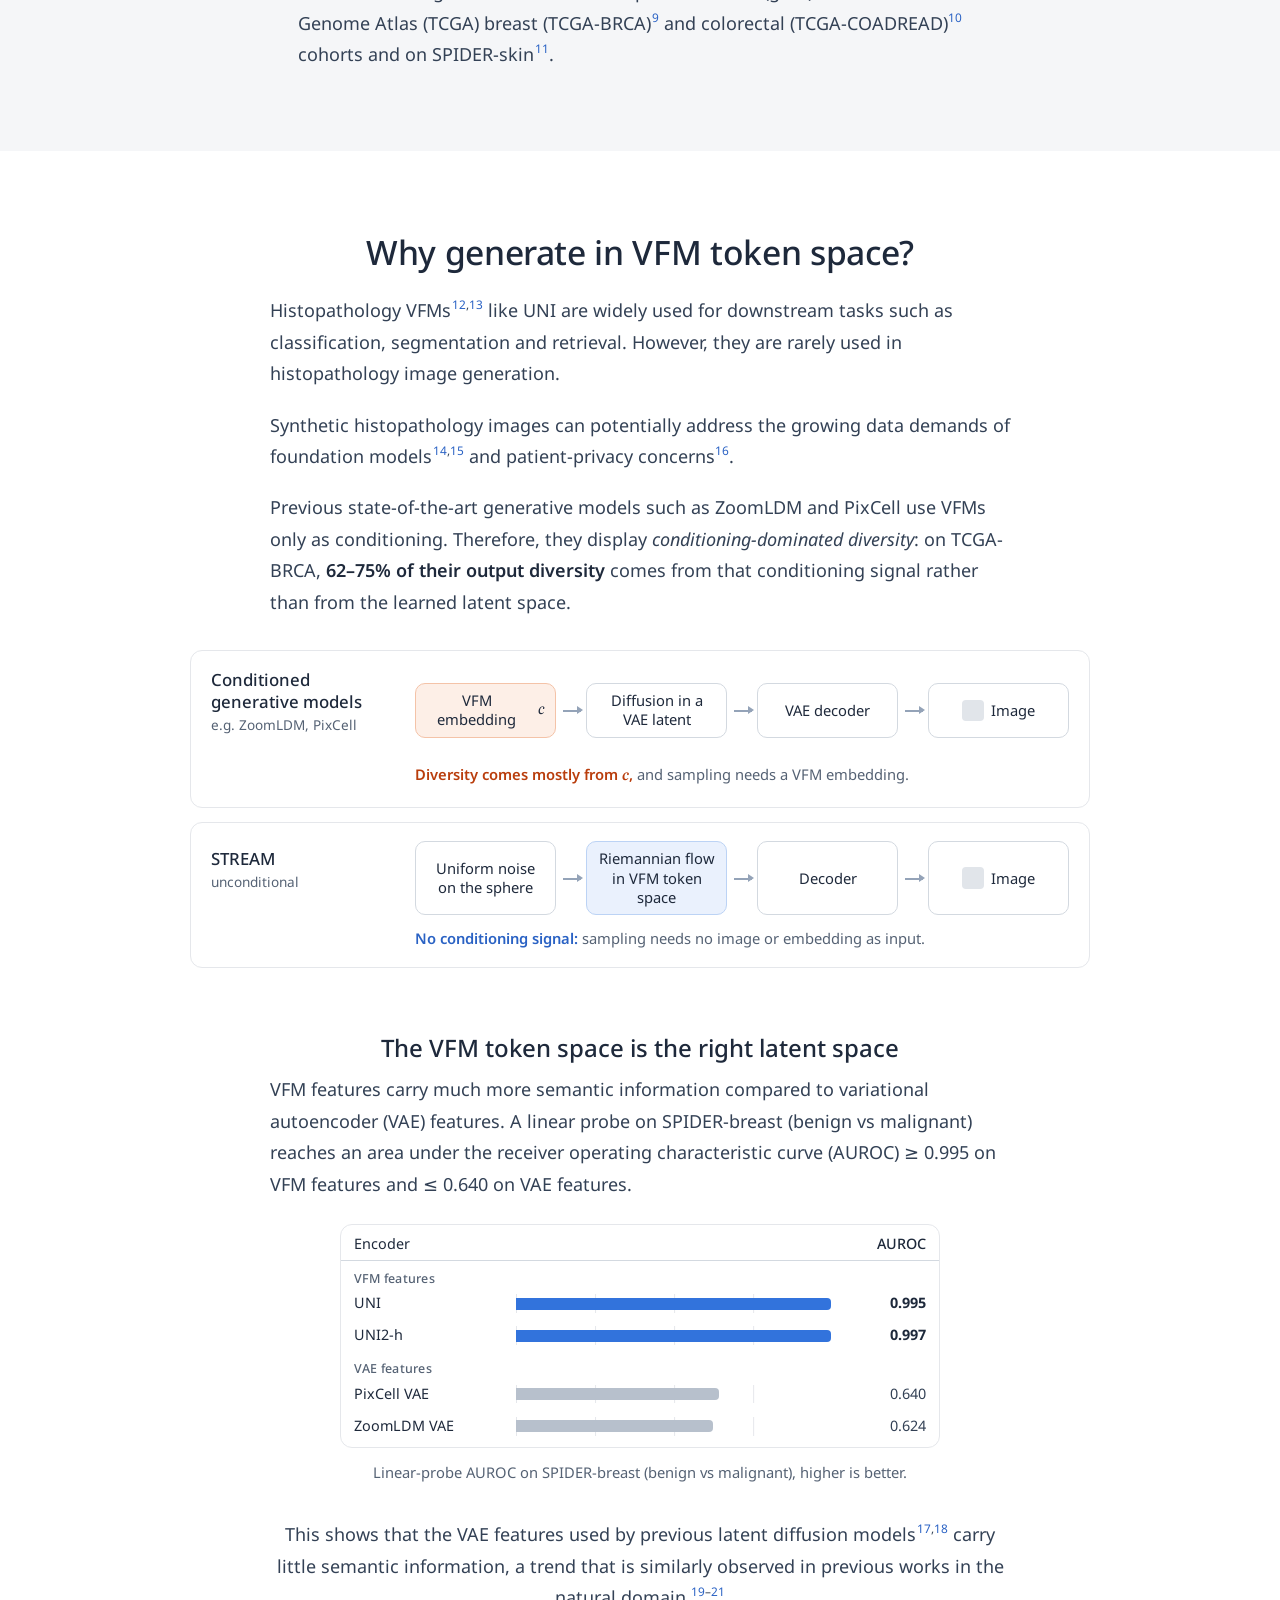
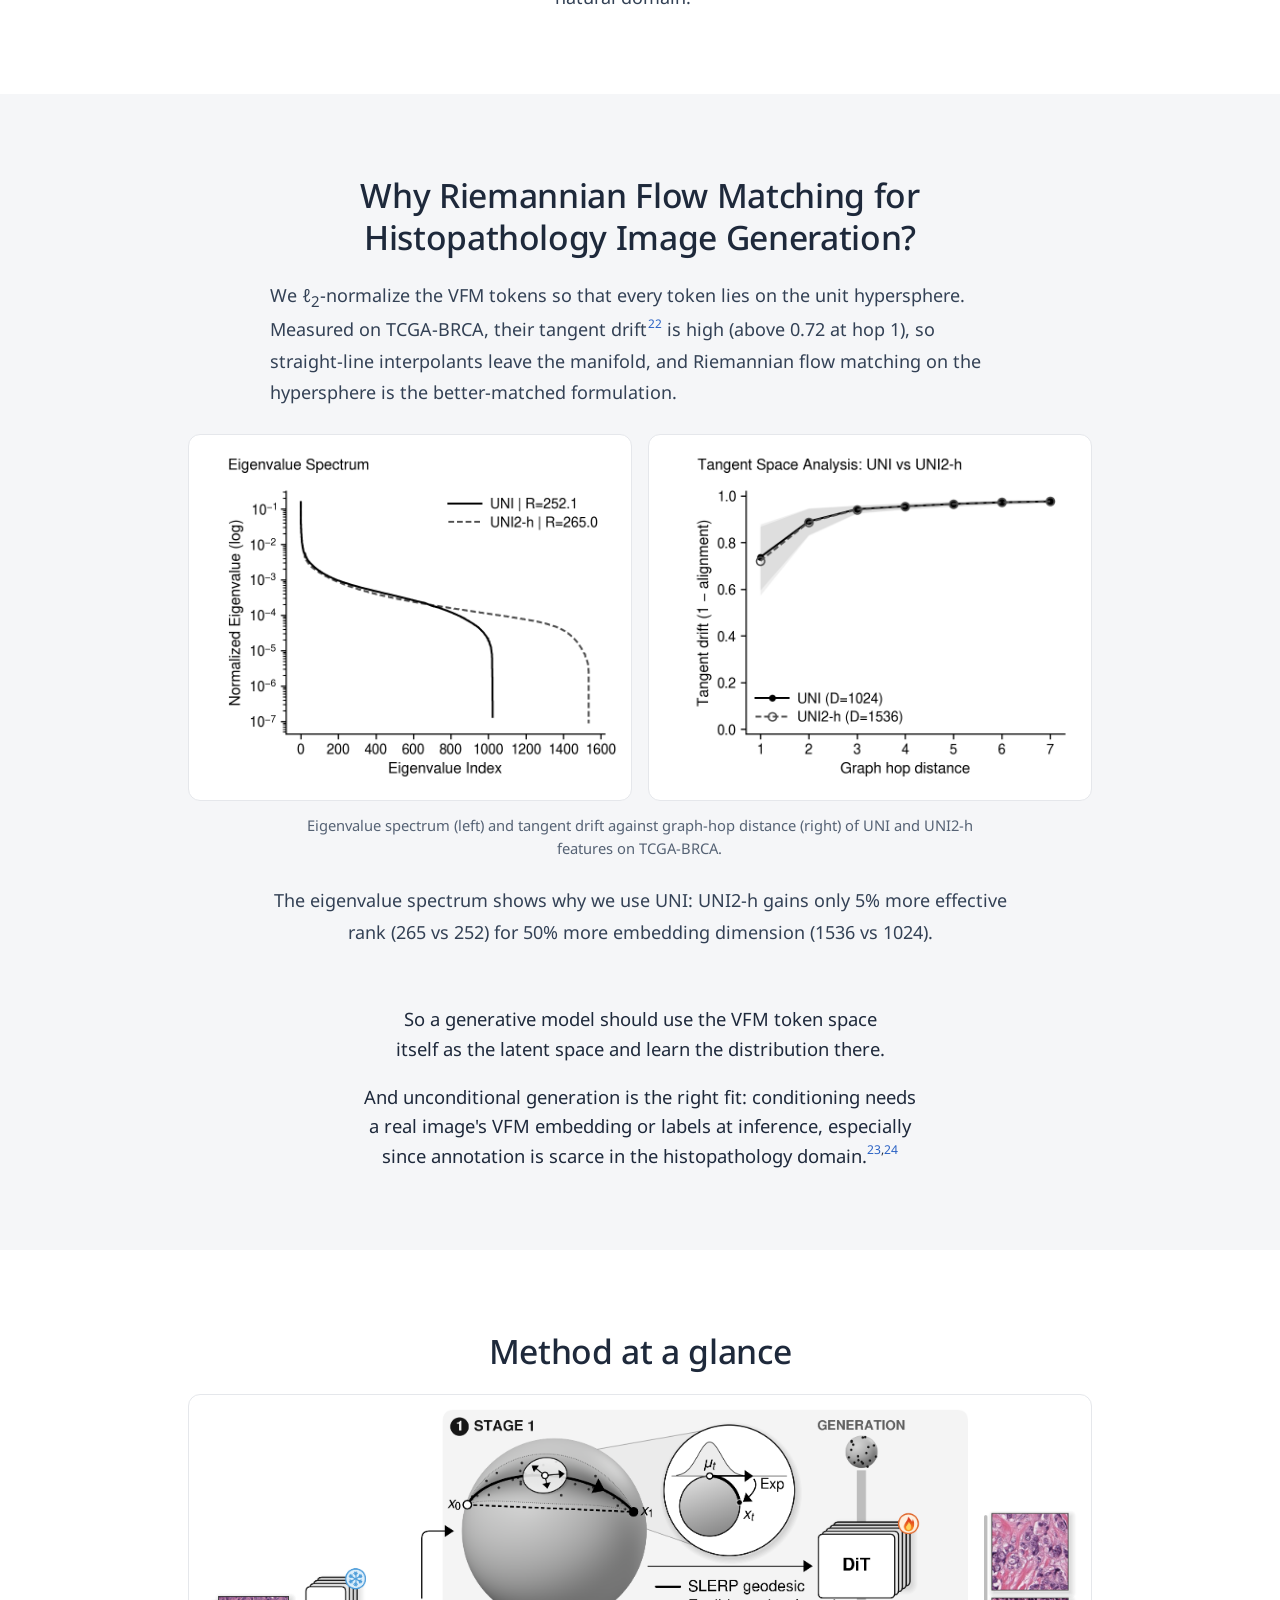
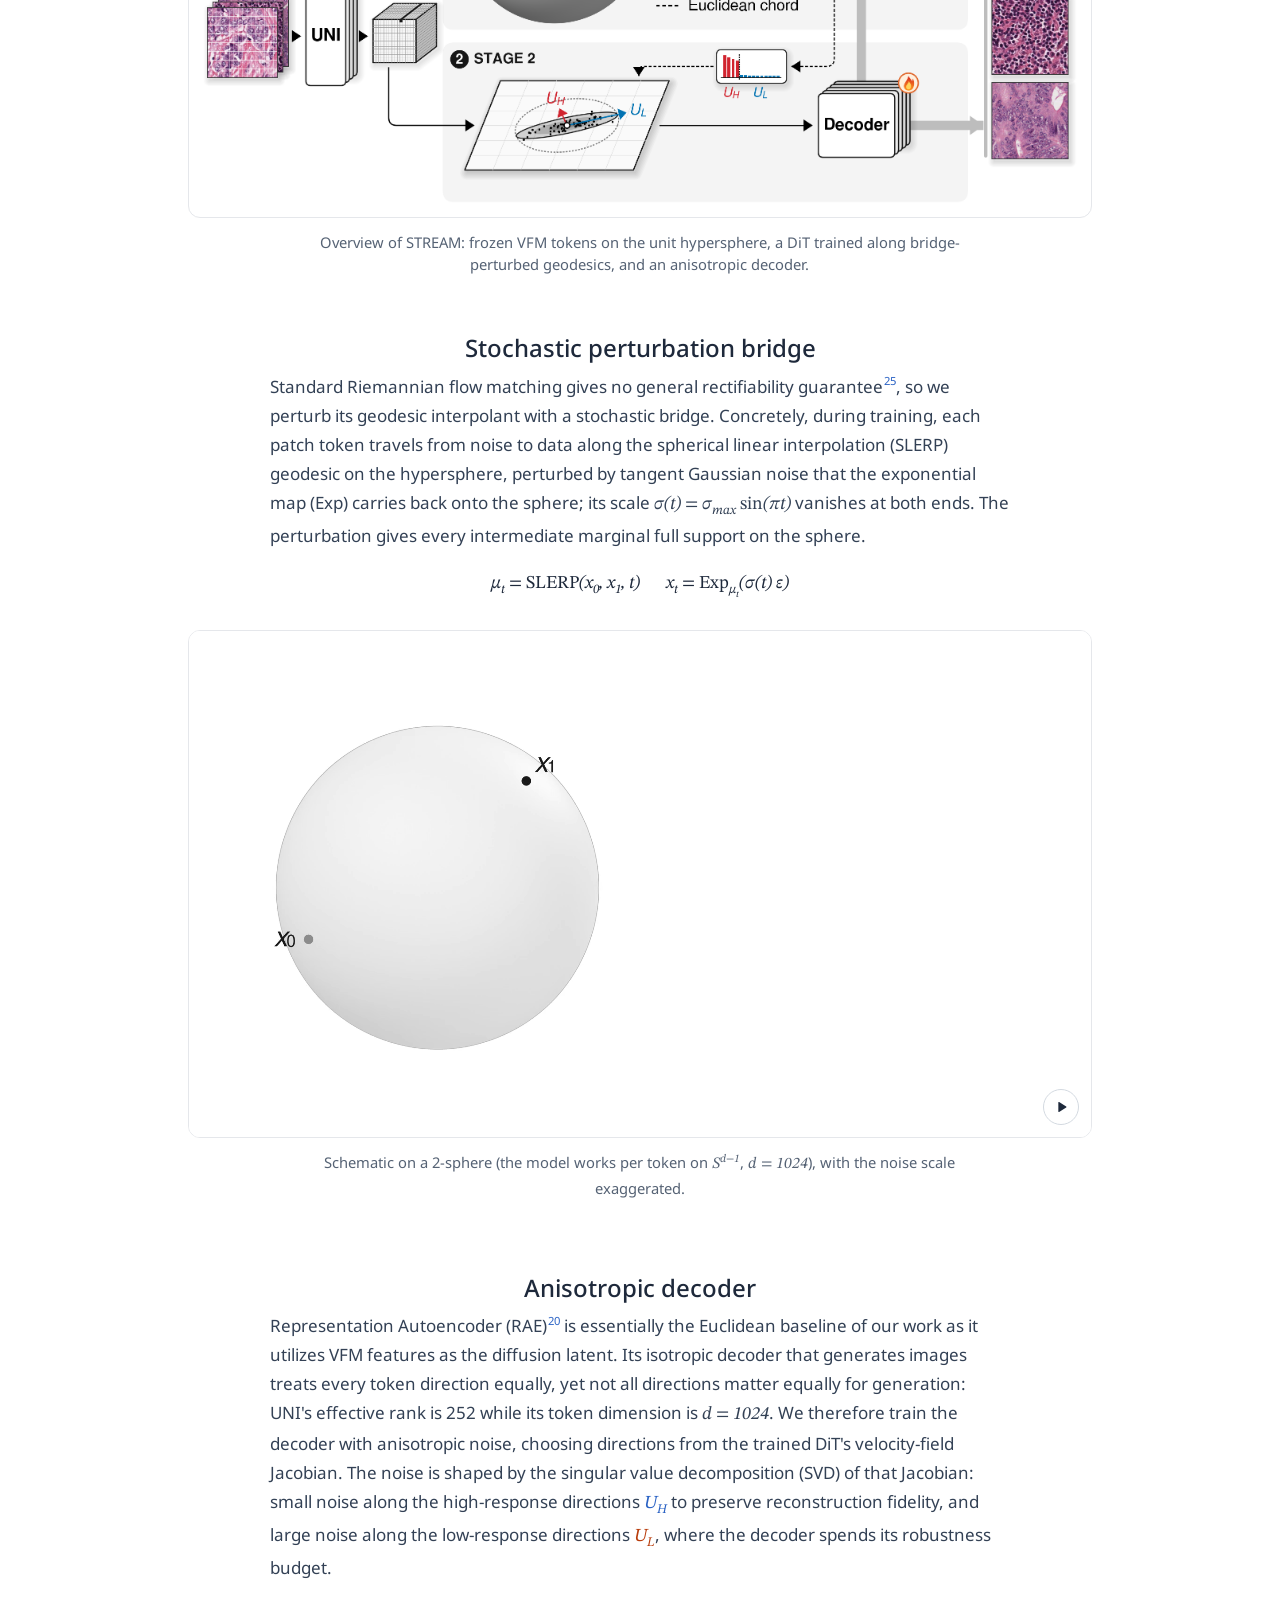
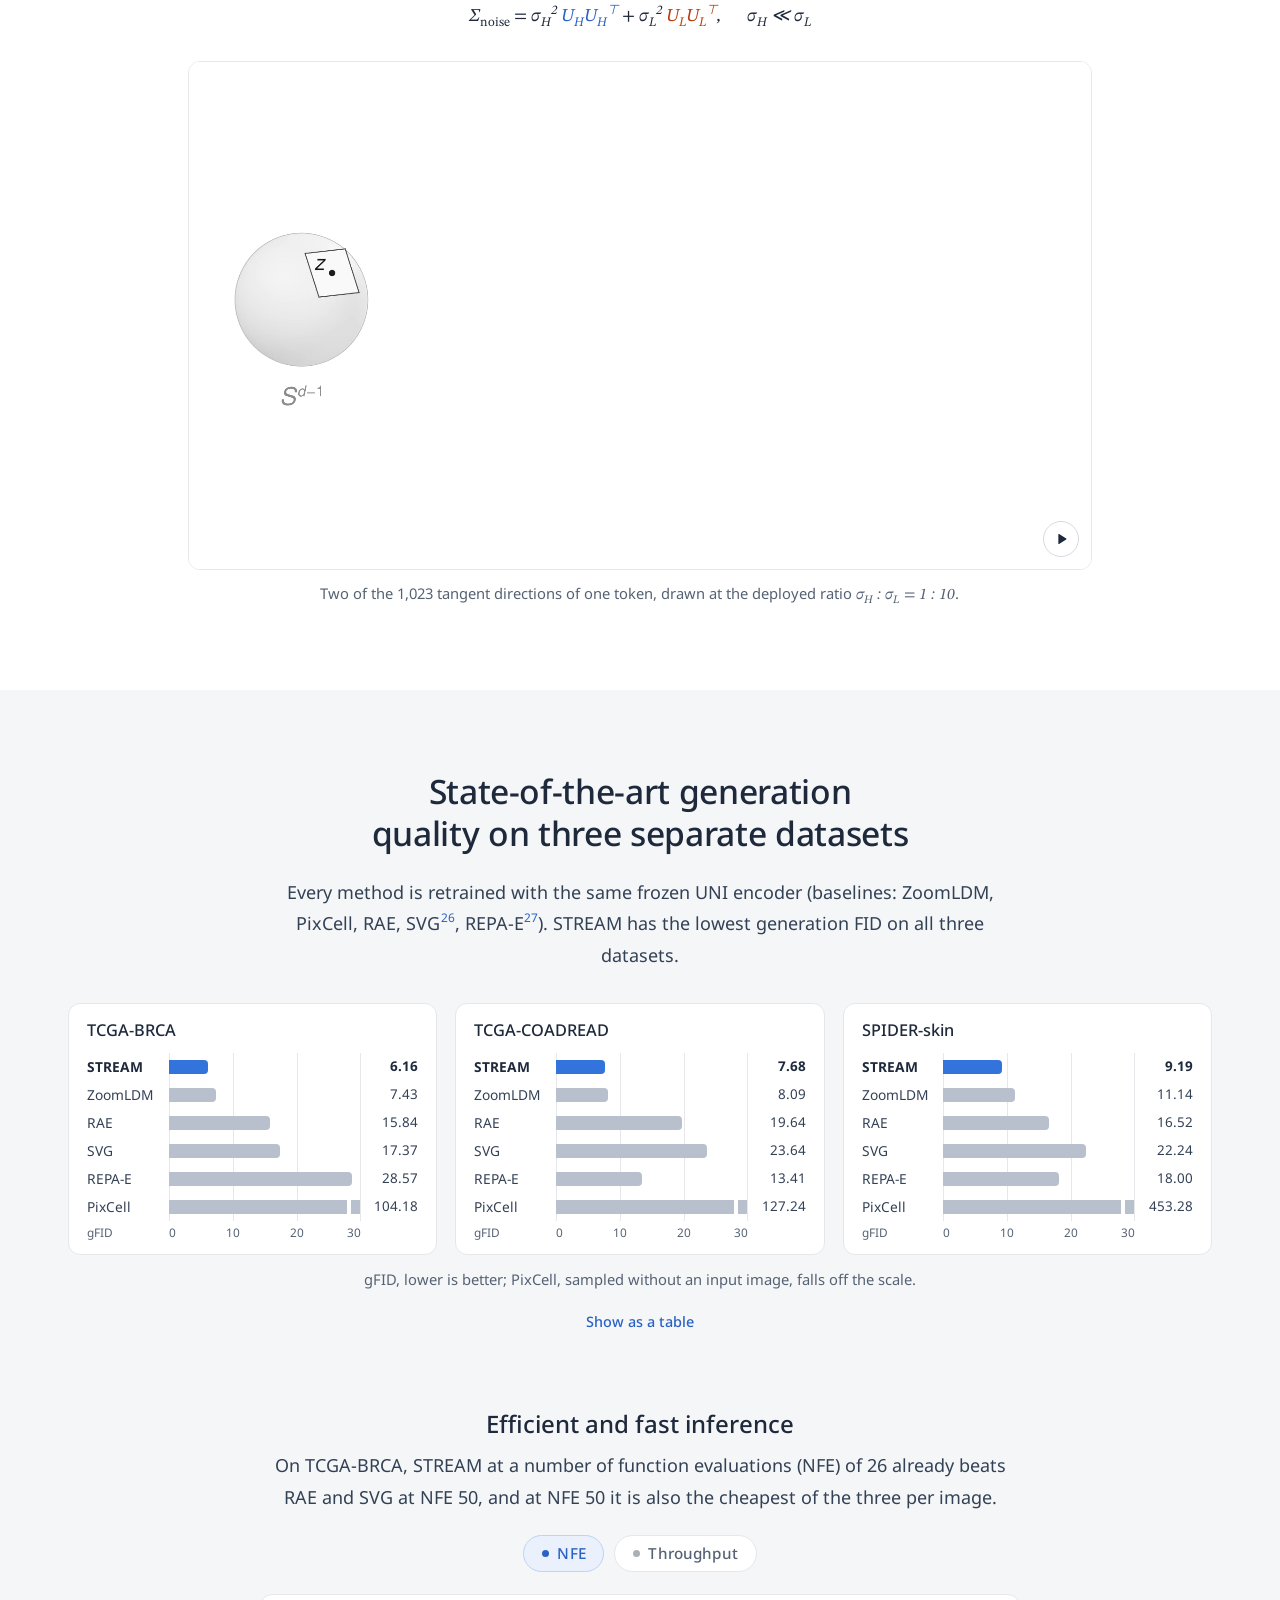
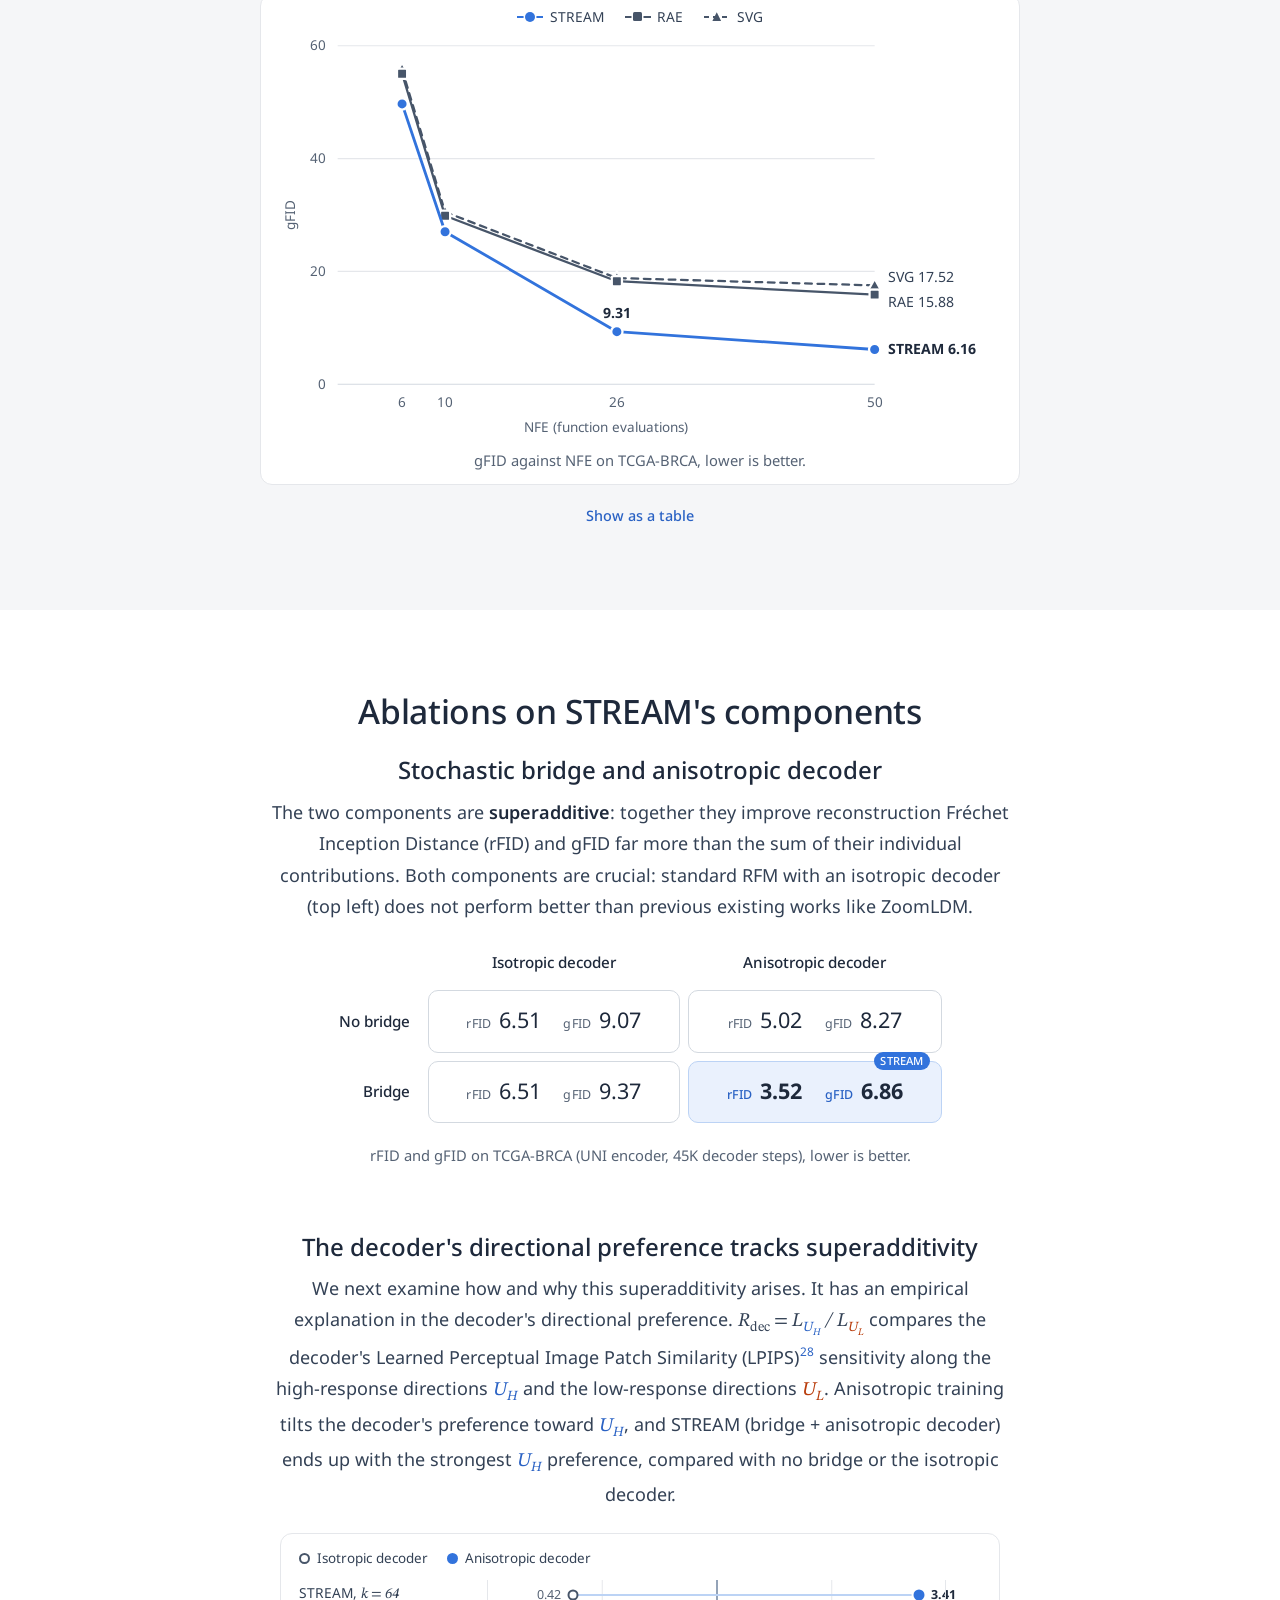
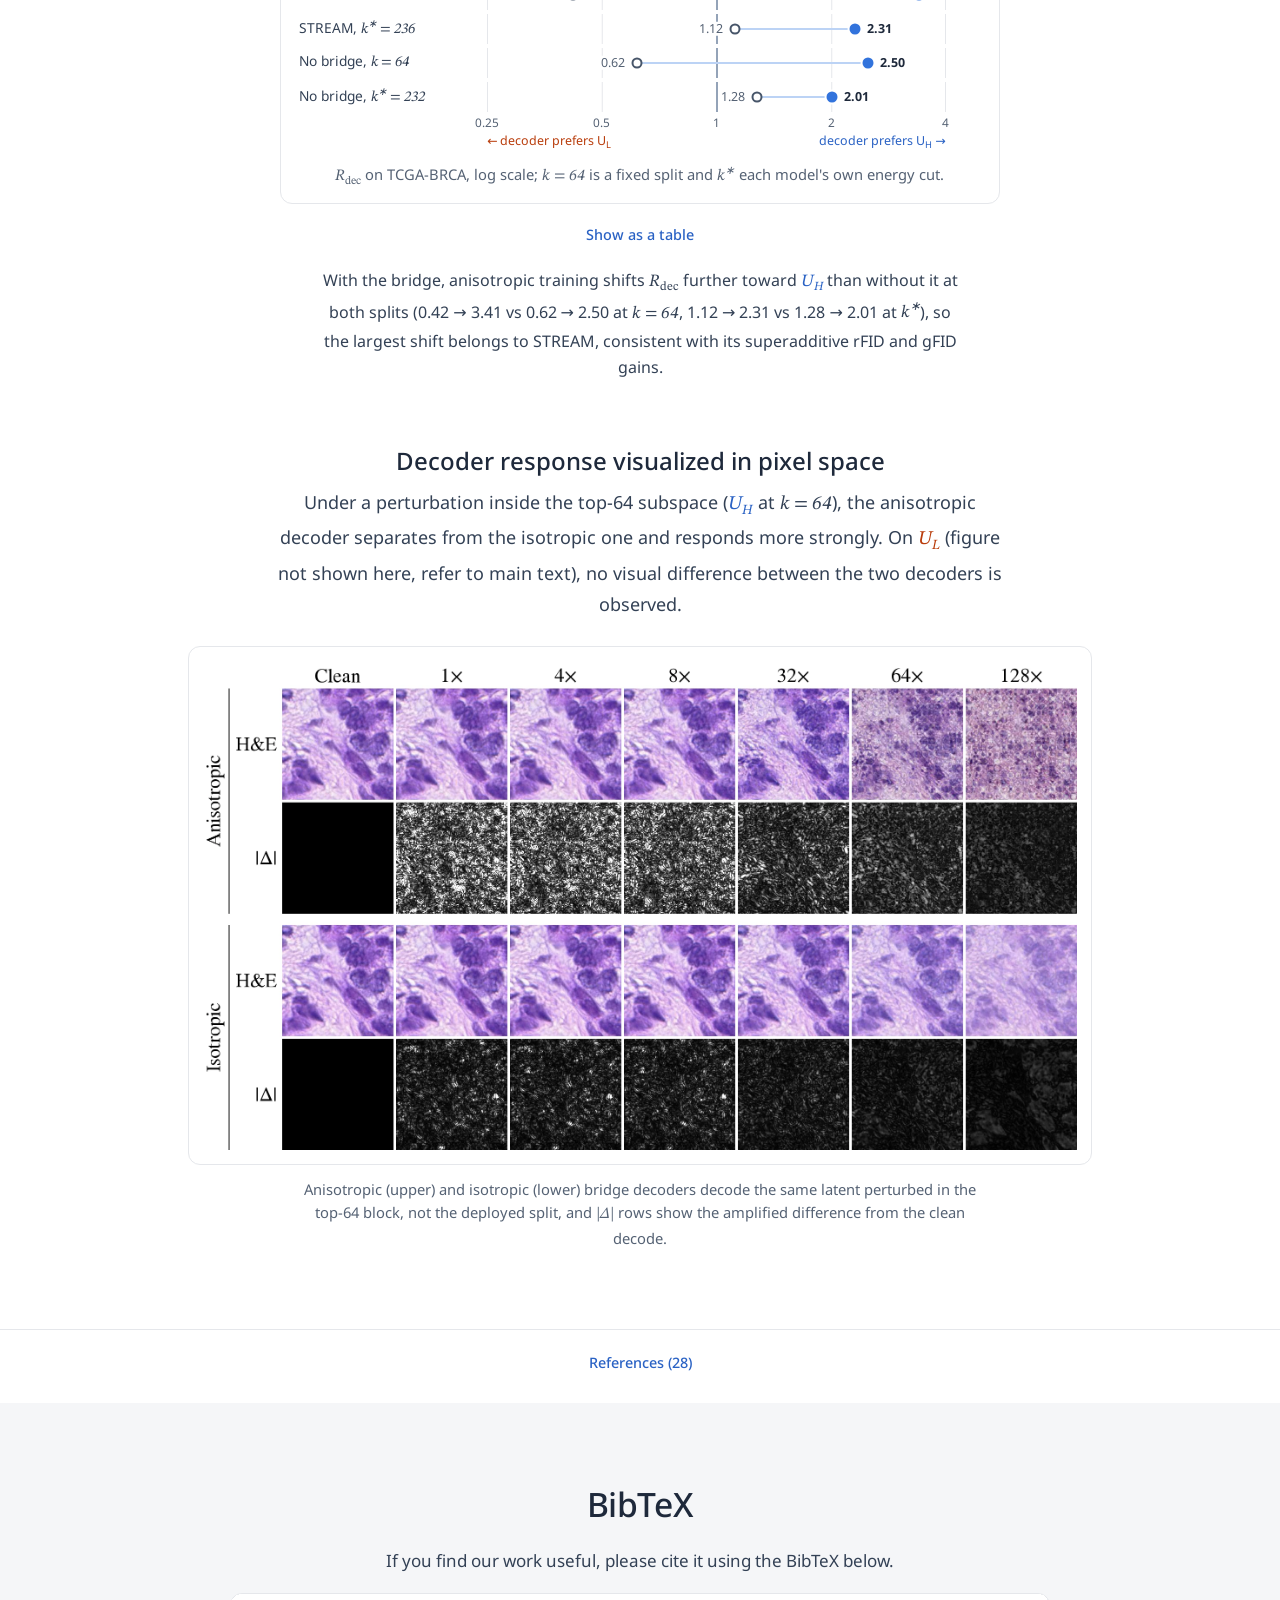
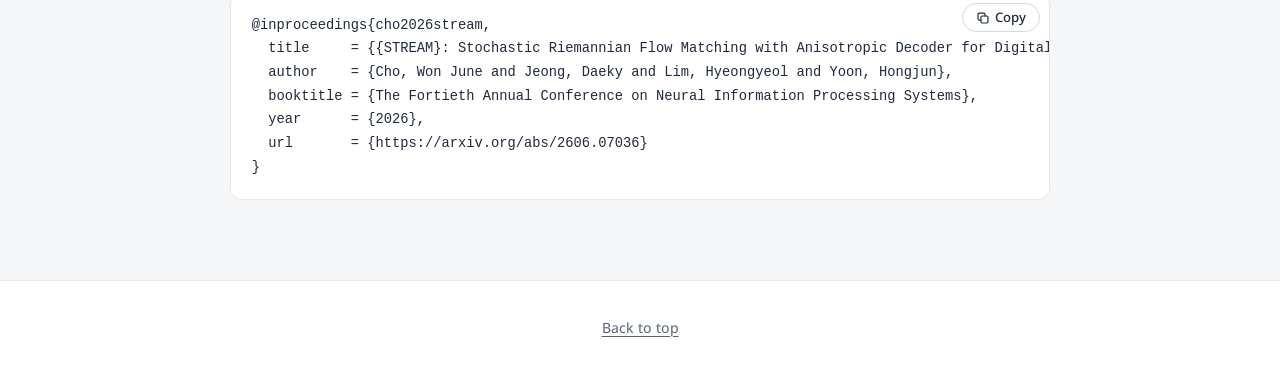
==== commit 17b684d3: "Code button: link to the released repository" ====
--- a/index.html
+++ b/index.html
@@ -47,9 +47,9 @@
         </a>
       </li>
       <li>
-        <a class="btn" href="https://github.com/deepnoid-ai/STREAM" title="Code (release coming soon)">
+        <a class="btn" href="https://github.com/deepnoid-ai/STREAM">
           <svg viewBox="0 0 24 24" fill="currentColor" aria-hidden="true"><path d="M12 .297c-6.63 0-12 5.373-12 12 0 5.303 3.438 9.8 8.205 11.385.6.113.82-.258.82-.577 0-.285-.01-1.04-.015-2.04-3.338.724-4.042-1.61-4.042-1.61C4.422 18.07 3.633 17.7 3.633 17.7c-1.087-.744.084-.729.084-.729 1.205.084 1.838 1.236 1.838 1.236 1.07 1.835 2.809 1.305 3.495.998.108-.776.417-1.305.76-1.605-2.665-.3-5.466-1.332-5.466-5.93 0-1.31.465-2.38 1.235-3.22-.135-.303-.54-1.523.105-3.176 0 0 1.005-.322 3.3 1.23.96-.267 1.98-.399 3-.405 1.02.006 2.04.138 3 .405 2.28-1.552 3.285-1.23 3.285-1.23.645 1.653.24 2.873.12 3.176.765.84 1.23 1.91 1.23 3.22 0 4.61-2.805 5.625-5.475 5.92.42.36.81 1.096.81 2.22 0 1.606-.015 2.896-.015 3.286 0 .315.21.69.825.57C20.565 22.092 24 17.592 24 12.297c0-6.627-5.373-12-12-12"/></svg>
-          <span>Code</span><span class="soon" aria-hidden="true">soon</span><span class="sr-only soon-sr"> (coming soon)</span>
+          <span>Code</span>
         </a>
       </li>
       <li>
